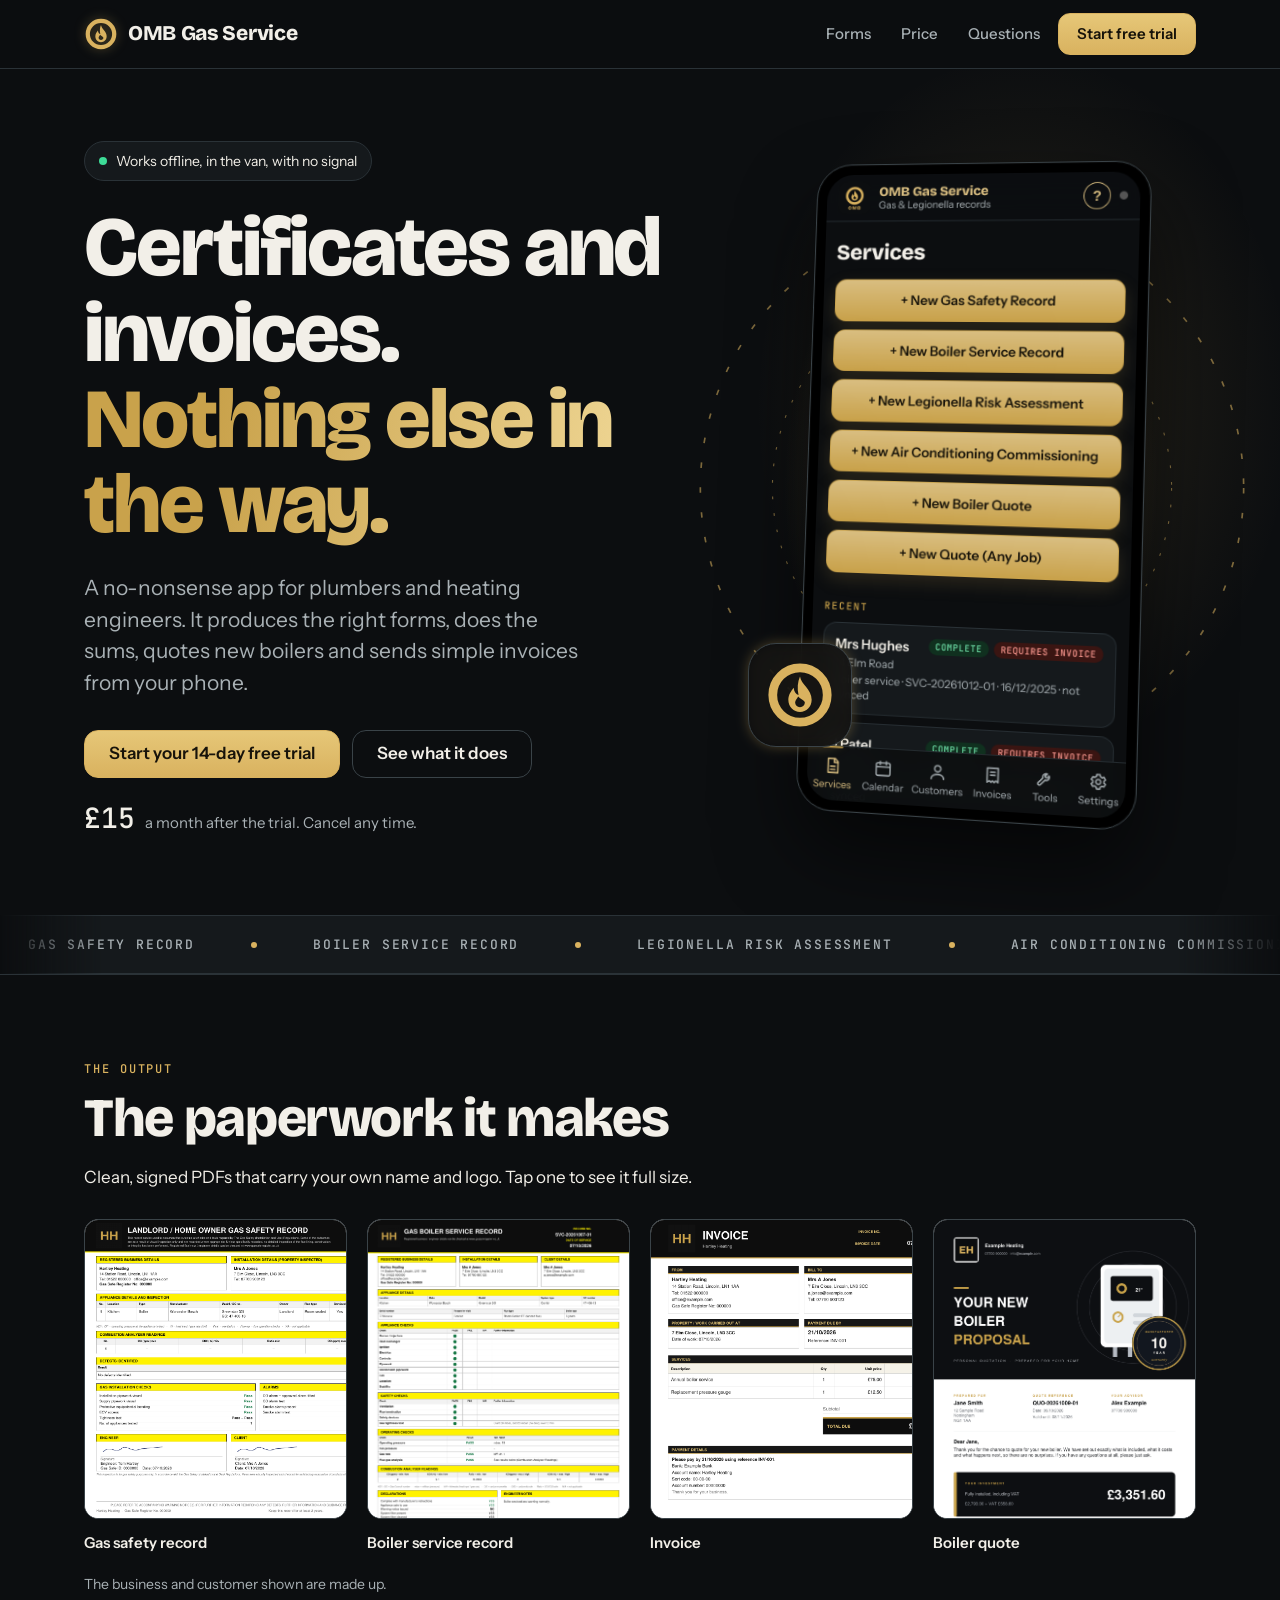
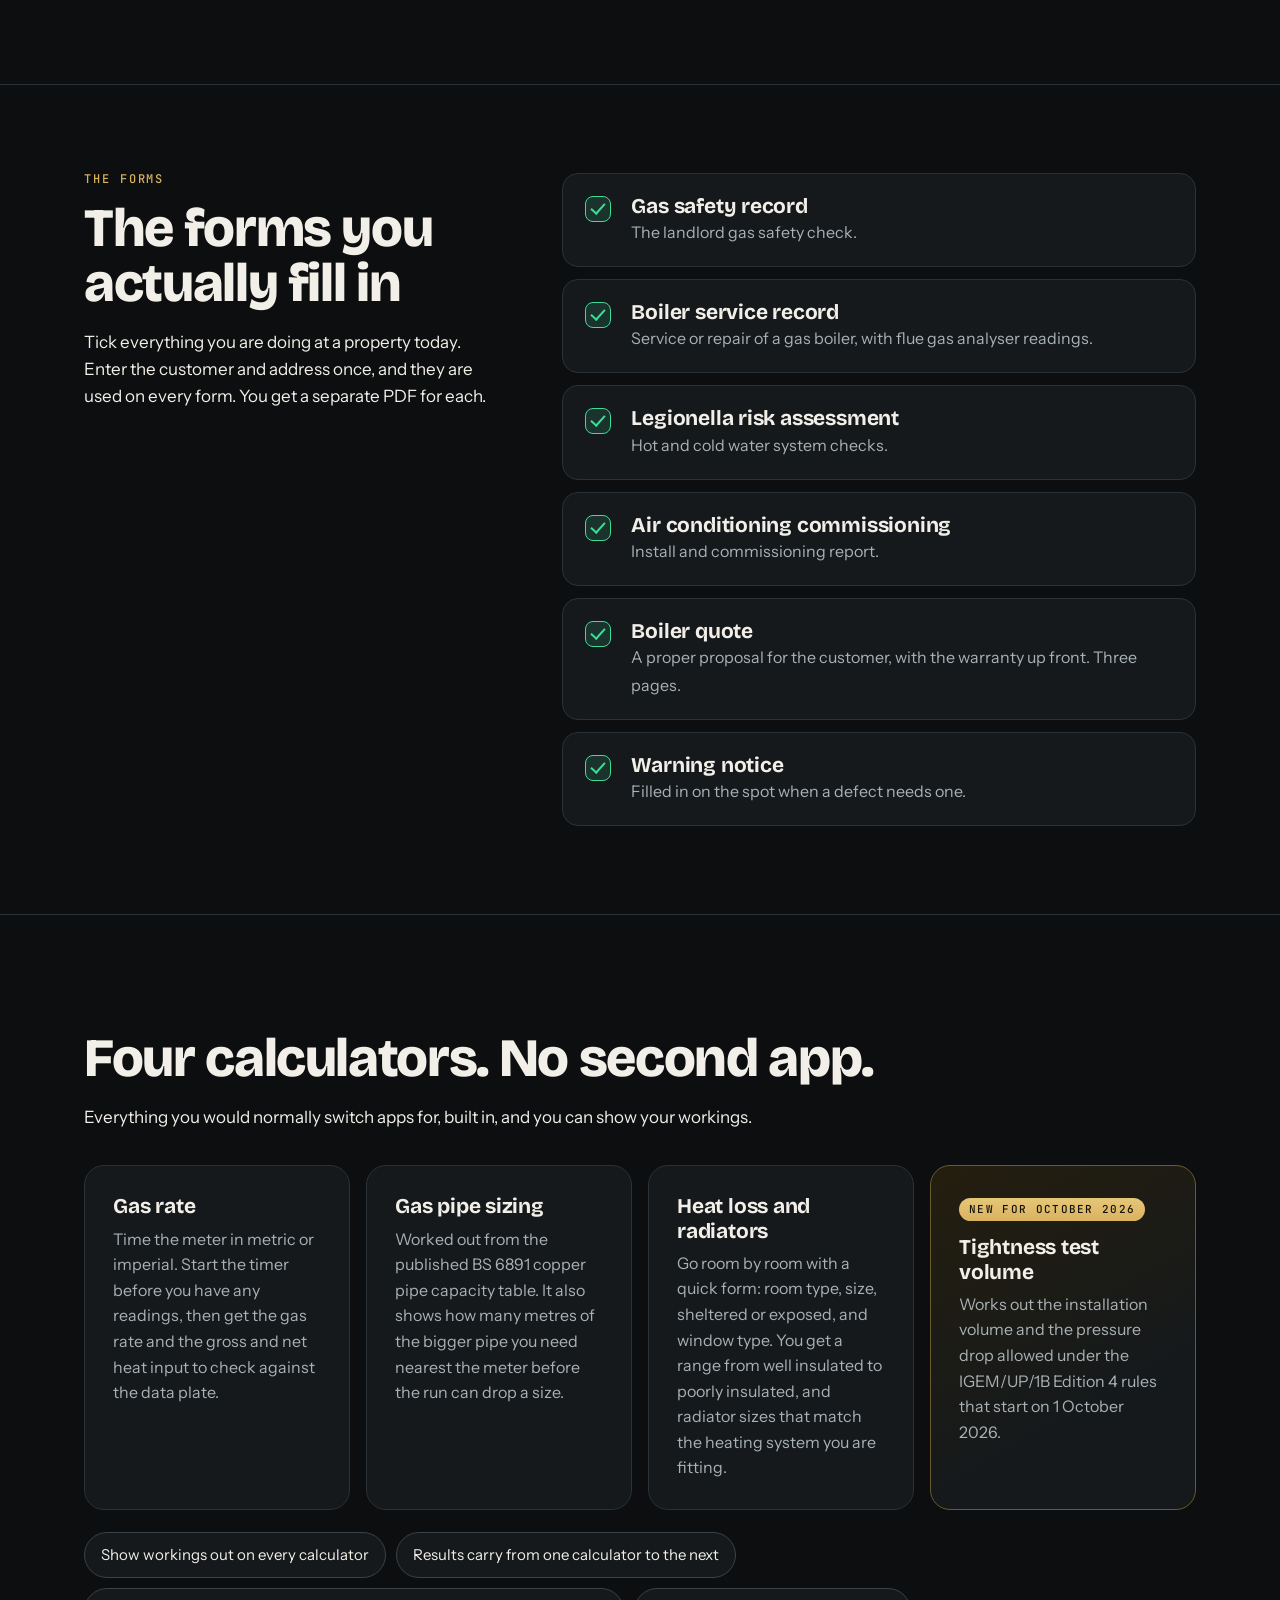
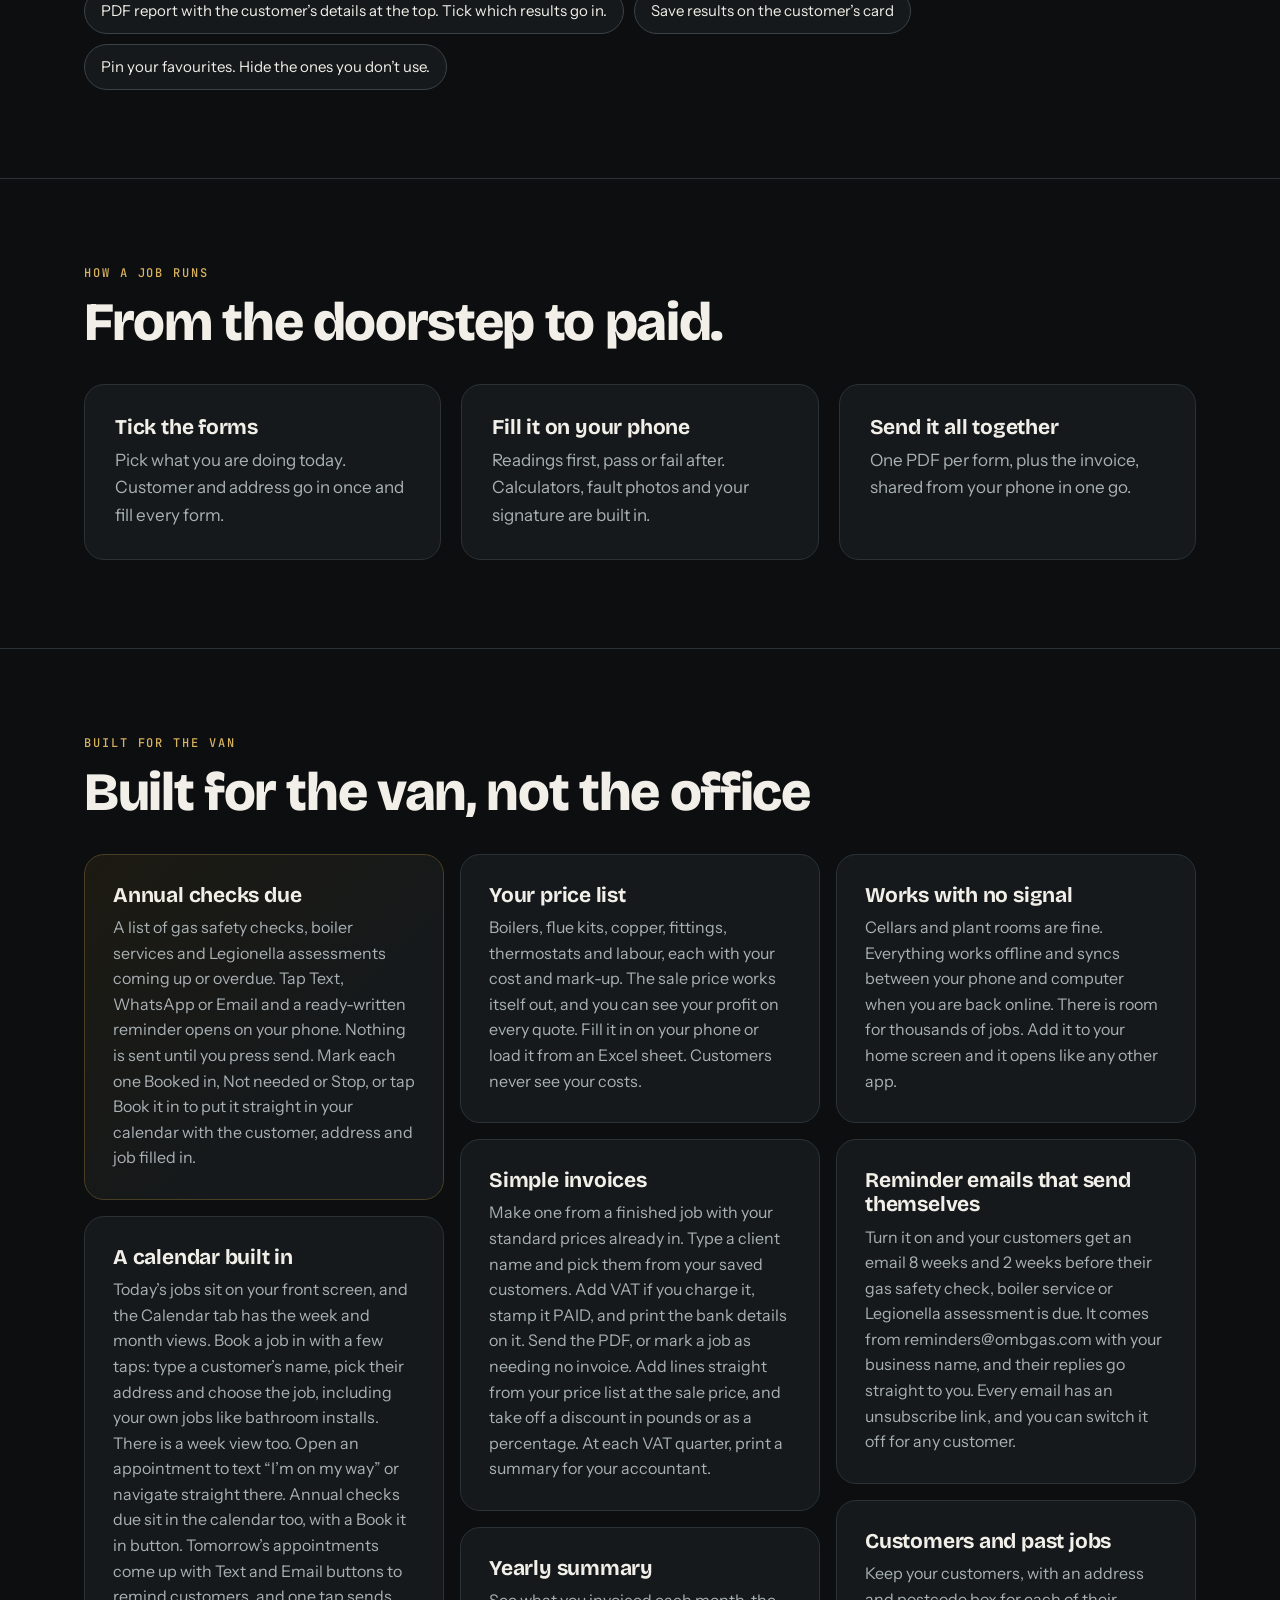
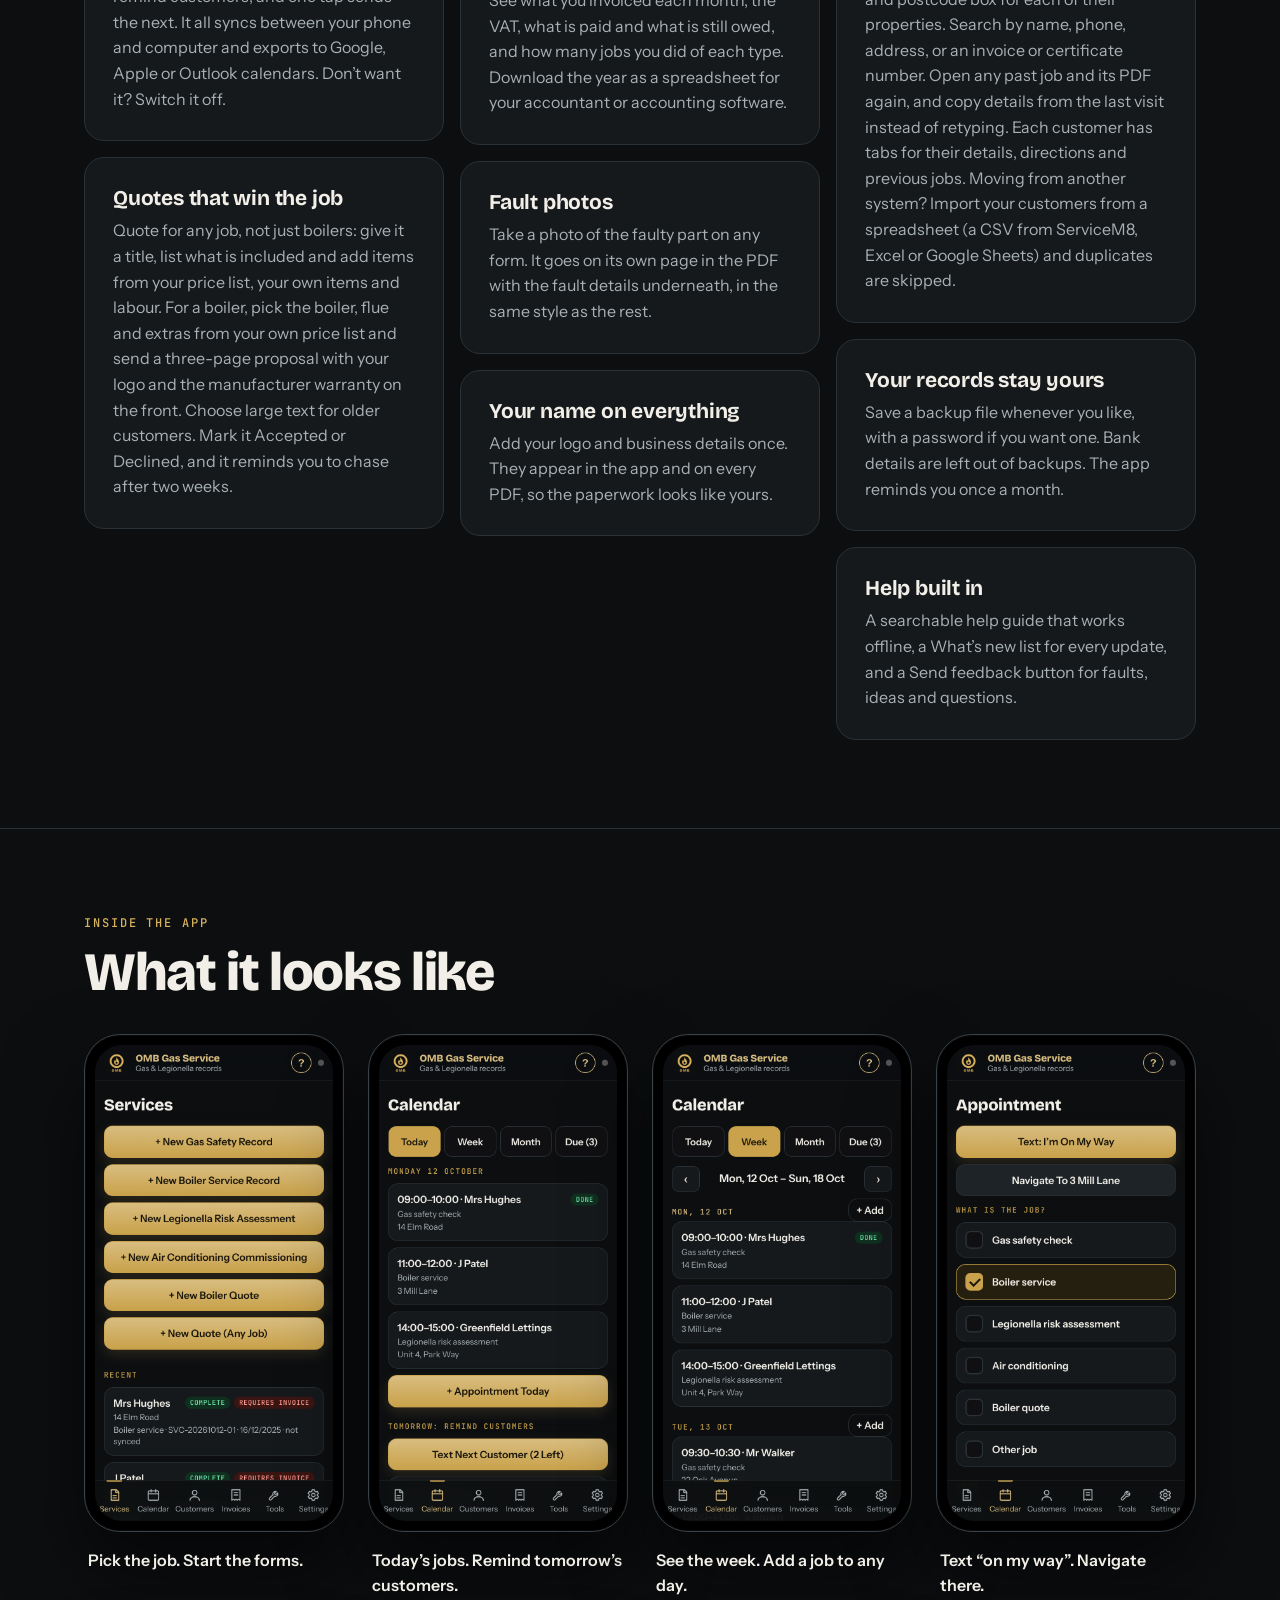
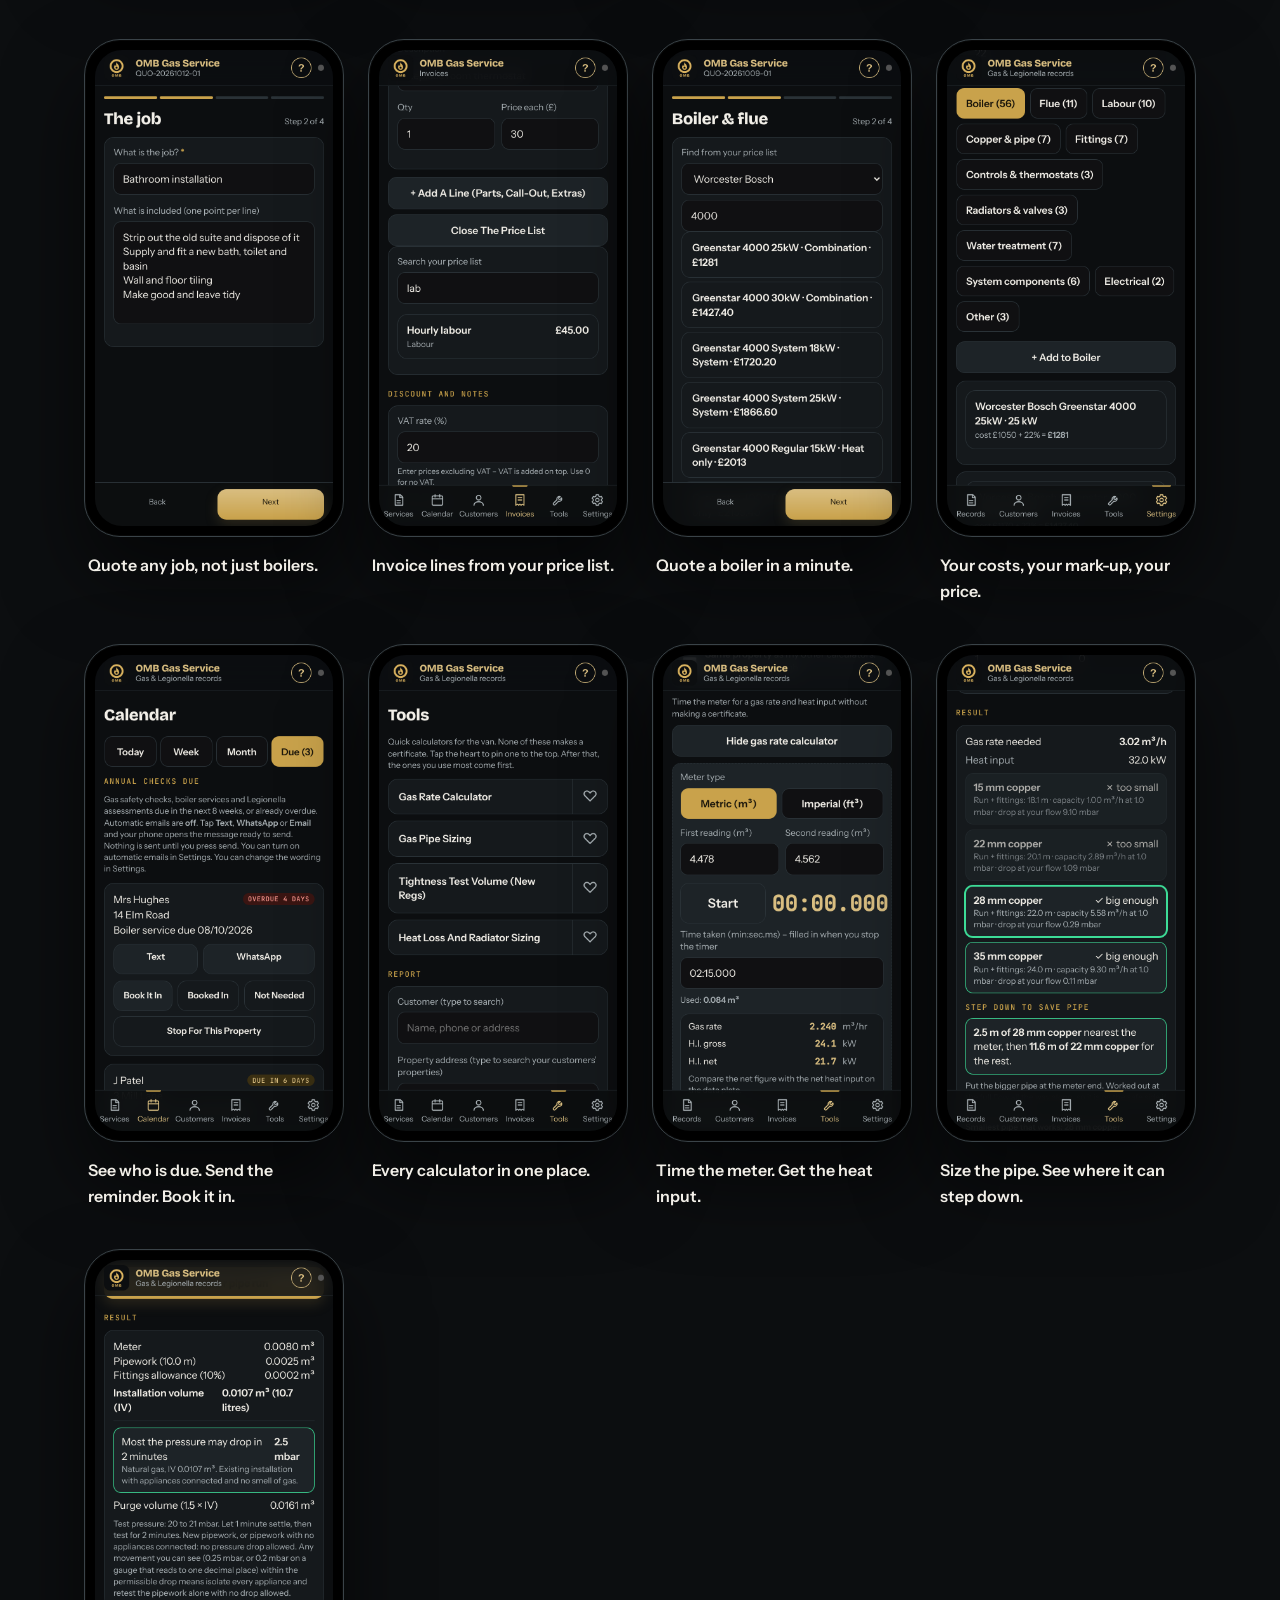
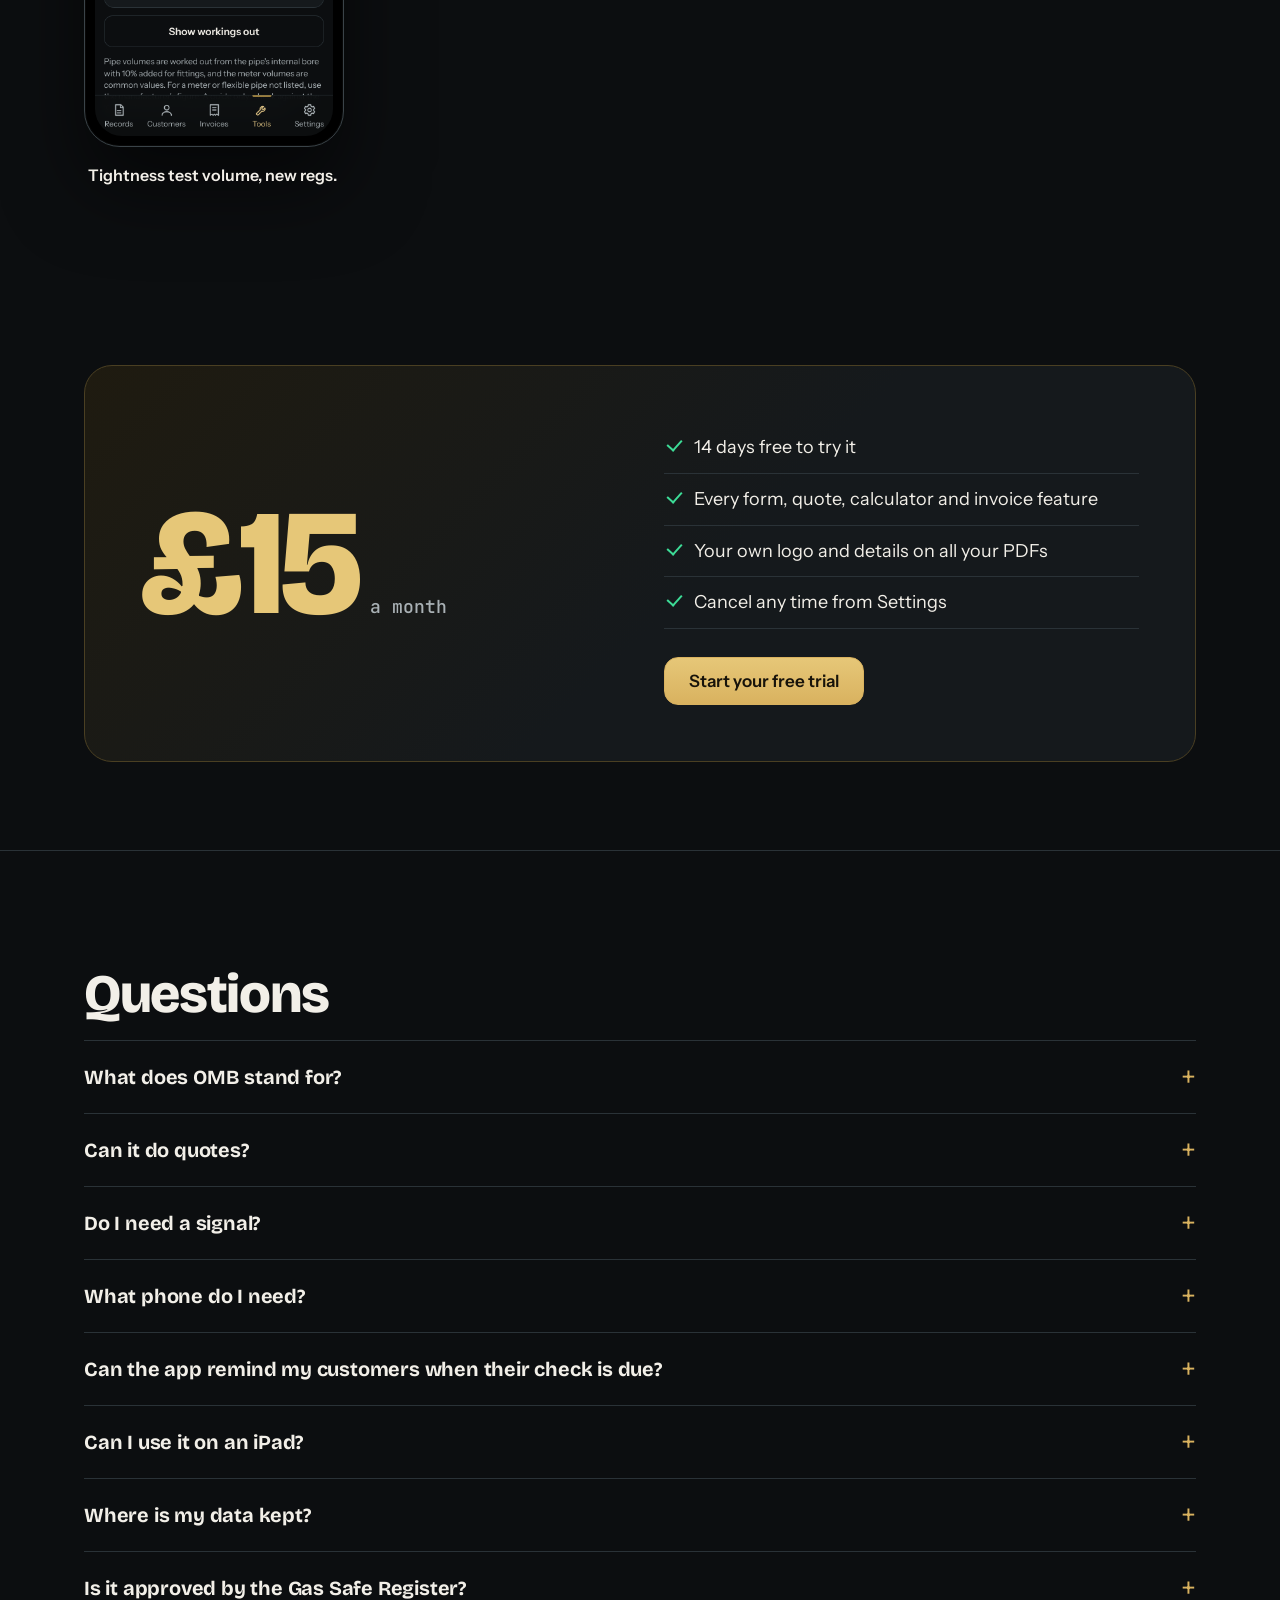
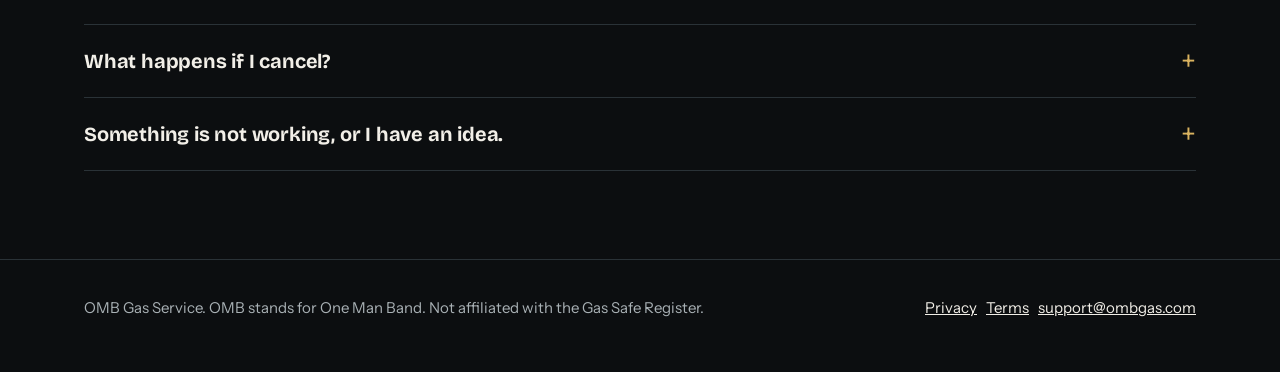
==== index.html @ 86ac02b7 "Site: calendar wording" ====
<!doctype html>
<html lang="en-GB">
<head>
<meta charset="utf-8">
<meta name="viewport" content="width=device-width, initial-scale=1">
<title>OMB Gas Service – certificates and invoices for plumbers and heating engineers</title>
<meta name="description" content="A no-nonsense app for plumbers and heating engineers. Gas safety records, boiler services, Legionella and air con forms, boiler quotes, built-in calculators including the new IGEM/UP/1B tightness test, and simple invoices, with your own logo. £15 a month, 14-day free trial.">
<meta property="og:type" content="website">
<meta property="og:title" content="OMB Gas Service – certificates and invoices for plumbers and heating engineers">
<meta property="og:description" content="Gas safety records, boiler services, Legionella and air con forms, boiler quotes, built-in calculators including the new IGEM/UP/1B tightness test, and simple invoices, with your own logo. £15 a month, 14-day free trial.">
<meta property="og:url" content="https://ombgas.com/">
<link rel="canonical" href="https://ombgas.com/">
<meta name="theme-color" content="#0c0e10">
<link rel="icon" href="favicon.png">
<link rel="apple-touch-icon" href="img/apple-touch.png">
<link rel="preconnect" href="https://fonts.googleapis.com">
<link rel="preconnect" href="https://fonts.gstatic.com" crossorigin>
<link rel="stylesheet" href="https://fonts.googleapis.com/css2?family=Bricolage+Grotesque:opsz,wght@12..96,500;12..96,700;12..96,800&family=Instrument+Sans:wght@400;500;600&family=JetBrains+Mono:wght@400;500&display=swap">
<link rel="stylesheet" href="style.css">
</head>
<body>
<div class="progress" id="progress" aria-hidden="true"></div>
<header class="top">
  <div class="wrap">
    <a class="brand" href="./"><svg class="mark sm" viewBox="24 24 72 72" aria-hidden="true" ><g transform="translate(0,8)"><circle class="ring" cx="60" cy="52" r="28" fill="none" stroke="#D9B25F" stroke-width="9"/><path class="fl" fill-rule="evenodd" fill="#D9B25F" d="M60 33C61 41 72 46 72 57C72 64.5 66.5 69.5 60 69.5C53.5 69.5 48 64.5 48 57C48 51.5 51 48 53.5 44.5C54 49 56 51.5 58.5 52C57 45.5 57.5 38.5 60 33ZM60 64.5C57 64.5 55 62.5 55 59.8C55 57.2 57 55.8 58.2 53.5C59.5 55.8 65 57.2 65 59.8C65 62.5 63 64.5 60 64.5Z"/></g></svg>OMB Gas Service</a>
    <nav aria-label="Main">
      <a class="hide" href="#forms">Forms</a>
      <a class="hide" href="#price">Price</a>
      <a class="hide" href="#faq">Questions</a>
      <a class="btn" href="https://app.ombgas.com/">Start free trial</a>
    </nav>
  </div>
</header>

<main>
<section class="hero">
  <div class="embers" aria-hidden="true"><i style="left:6%;--s:4px;--t:11s;--d:0s"></i><i style="left:14%;--s:3px;--t:9s;--d:2s"></i><i style="left:23%;--s:5px;--t:13s;--d:5s"></i><i style="left:33%;--s:3px;--t:10s;--d:1s"></i><i style="left:42%;--s:4px;--t:12s;--d:7s"></i><i style="left:51%;--s:3px;--t:9s;--d:3s"></i><i style="left:60%;--s:5px;--t:14s;--d:6s"></i><i style="left:68%;--s:3px;--t:10s;--d:0s"></i><i style="left:76%;--s:4px;--t:11s;--d:4s"></i><i style="left:84%;--s:3px;--t:9s;--d:8s"></i><i style="left:91%;--s:5px;--t:13s;--d:2s"></i><i style="left:97%;--s:3px;--t:10s;--d:6s"></i></div>
  <div class="wrap grid">
    <div>
      <p class="pill"><i aria-hidden="true"></i>Works offline, in the van, with no signal</p>
      <h1>Certificates and invoices. <span class="gold">Nothing else in the way.</span></h1>
      <p class="lead">A no-nonsense app for plumbers and heating engineers. It produces the right forms, does the sums, quotes new boilers and sends simple invoices from your phone.</p>
      <div class="cta">
        <a class="btn" href="https://app.ombgas.com/">Start your 14-day free trial</a>
        <a class="btn alt" href="#forms">See what it does</a>
      </div>
      <p class="pricechip"><b>£15</b> a month after the trial. Cancel any time.</p>
    </div>
    <div class="visual"><div class="halo"></div>
      <svg class="orbit" viewBox="0 0 200 200" aria-hidden="true"><circle cx="100" cy="100" r="98" fill="none" stroke="#D9B25F" stroke-width=".6" stroke-dasharray="2 7"/><circle cx="100" cy="100" r="72" fill="none" stroke="#D9B25F" stroke-width=".4" stroke-dasharray="1 5"/></svg>
      <div class="float"><figure class="phone" id="tilt"><img src="img/shot-1.png" width="750" height="1500" alt="The Services screen with a button for each form, boiler quotes and quotes for any job"></figure></div>
      <svg class="mark big" viewBox="24 24 72 72" aria-hidden="true" ><g transform="translate(0,8)"><circle class="ring" cx="60" cy="52" r="28" fill="none" stroke="#D9B25F" stroke-width="9"/><path class="fl" fill-rule="evenodd" fill="#D9B25F" d="M60 33C61 41 72 46 72 57C72 64.5 66.5 69.5 60 69.5C53.5 69.5 48 64.5 48 57C48 51.5 51 48 53.5 44.5C54 49 56 51.5 58.5 52C57 45.5 57.5 38.5 60 33ZM60 64.5C57 64.5 55 62.5 55 59.8C55 57.2 57 55.8 58.2 53.5C59.5 55.8 65 57.2 65 59.8C65 62.5 63 64.5 60 64.5Z"/></g></svg>
    </div>
  </div>
</section>

<div class="marquee" aria-hidden="true"><div class="mtrack"><span>Gas safety record</span><span>Boiler service record</span><span>Legionella risk assessment</span><span>Air conditioning commissioning</span><span>Warning notice</span><span>Invoices</span><span>Gas rate</span><span>Pipe sizing</span><span>Heat loss</span><span>Tightness test</span><span>Reminders</span><span>Works offline</span><span>Gas safety record</span><span>Boiler service record</span><span>Legionella risk assessment</span><span>Air conditioning commissioning</span><span>Warning notice</span><span>Invoices</span><span>Gas rate</span><span>Pipe sizing</span><span>Heat loss</span><span>Tightness test</span><span>Reminders</span><span>Works offline</span></div></div>

<section class="s" id="paperwork">
  <div class="wrap">
    <p class="eyebrow rv">The output</p>
    <h2 class="rv">The paperwork it makes</h2>
    <p>Clean, signed PDFs that carry your own name and logo. Tap one to see it full size.</p>
    <div class="thumbs rv">
      <figure><a class="thumb" href="img/form-gas.png" aria-label="View the gas safety record full size"><img src="img/form-gas.png" width="1521" height="1075" alt="A gas safety record PDF"></a><figcaption>Gas safety record</figcaption></figure>
      <figure><a class="thumb" href="img/form-service.png" aria-label="View the boiler service record full size"><img src="img/form-service.png" width="1075" height="1521" alt="A boiler service record PDF"></a><figcaption>Boiler service record</figcaption></figure>
      <figure><a class="thumb" href="img/form-inv.png" aria-label="View the invoice full size"><img src="img/form-inv.png" width="1075" height="1064" alt="An invoice PDF"></a><figcaption>Invoice</figcaption></figure>
      <figure><a class="thumb" href="img/form-quote.png" aria-label="View the boiler quote cover full size"><img src="img/form-quote.png" width="1075" height="1521" alt="The cover of a boiler quote proposal with a warranty seal"></a><figcaption>Boiler quote</figcaption></figure>
    </div>
    <p class="sheetnote">The business and customer shown are made up.</p>
  </div>
</section>

<section class="s" id="forms">
  <div class="wrap two">
    <div>
      <p class="eyebrow rv">The forms</p>
      <h2 class="rv">The forms you actually fill in</h2>
      <p>Tick everything you are doing at a property today. Enter the customer and address once, and they are used on every form. You get a separate PDF for each.</p>
    </div>
    <ul class="forms rv">
      <li class="spot"><span class="tick" aria-hidden="true"></span><div><b>Gas safety record</b><span>The landlord gas safety check.</span></div></li>
      <li class="spot"><span class="tick" aria-hidden="true"></span><div><b>Boiler service record</b><span>Service or repair of a gas boiler, with flue gas analyser readings.</span></div></li>
      <li class="spot"><span class="tick" aria-hidden="true"></span><div><b>Legionella risk assessment</b><span>Hot and cold water system checks.</span></div></li>
      <li class="spot"><span class="tick" aria-hidden="true"></span><div><b>Air conditioning commissioning</b><span>Install and commissioning report.</span></div></li>
      <li class="spot"><span class="tick" aria-hidden="true"></span><div><b>Boiler quote</b><span>A proper proposal for the customer, with the warranty up front. Three pages.</span></div></li>
      <li class="spot"><span class="tick" aria-hidden="true"></span><div><b>Warning notice</b><span>Filled in on the spot when a defect needs one.</span></div></li>
    </ul>
  </div>
</section>

<section class="s" id="tools">
  <div class="wrap">
    <p class="eyebrow rv">The Tools</p>
    <h2 class="rv">Four calculators. No second app.</h2>
    <p class="rv">Everything you would normally switch apps for, built in, and you can show your workings.</p>
    <div class="toolgrid rv">
      <div class="tool spot"><h3>Gas rate</h3><p>Time the meter in metric or imperial. Start the timer before you have any readings, then get the gas rate and the gross and net heat input to check against the data plate.</p></div>
      <div class="tool spot"><h3>Gas pipe sizing</h3><p>Worked out from the published BS 6891 copper pipe capacity table. It also shows how many metres of the bigger pipe you need nearest the meter before the run can drop a size.</p></div>
      <div class="tool spot"><h3>Heat loss and radiators</h3><p>Go room by room with a quick form: room type, size, sheltered or exposed, and window type. You get a range from well insulated to poorly insulated, and radiator sizes that match the heating system you are fitting.</p></div>
      <div class="tool spot hot"><span class="tag">New for October 2026</span><h3>Tightness test volume</h3><p>Works out the installation volume and the pressure drop allowed under the IGEM/UP/1B Edition 4 rules that start on 1 October 2026.</p></div>
    </div>
    <ul class="chips rv">
      <li>Show workings out on every calculator</li>
      <li>Results carry from one calculator to the next</li>
      <li>PDF report with the customer’s details at the top. Tick which results go in.</li>
      <li>Save results on the customer’s card</li>
      <li>Pin your favourites. Hide the ones you don’t use.</li>
    </ul>
  </div>
</section>

<section class="s">
  <div class="wrap">
    <p class="eyebrow rv">How a job runs</p>
    <h2 class="rv">From the doorstep to paid.</h2>
    <div class="steps rv">
      <div class="step spot"><h3>Tick the forms</h3><p>Pick what you are doing today. Customer and address go in once and fill every form.</p></div>
      <div class="step spot"><h3>Fill it on your phone</h3><p>Readings first, pass or fail after. Calculators, fault photos and your signature are built in.</p></div>
      <div class="step spot"><h3>Send it all together</h3><p>One PDF per form, plus the invoice, shared from your phone in one go.</p></div>
    </div>
  </div>
</section>

<section class="s">
  <div class="wrap">
    <p class="eyebrow rv">Built for the van</p>
    <h2 class="rv">Built for the van, not the office</h2>
    <div class="points rv">
      <div><h3>Annual checks due</h3><p>A list of gas safety checks, boiler services and Legionella assessments coming up or overdue. Tap Text, WhatsApp or Email and a ready-written reminder opens on your phone. Nothing is sent until you press send. Mark each one Booked in, Not needed or Stop, or tap Book it in to put it straight in your calendar with the customer, address and job filled in.</p></div>
      <div><h3>A calendar built in</h3><p>Today’s jobs sit on your front screen, and the Calendar tab has the week and month views. Book a job in with a few taps: type a customer’s name, pick their address and choose the job, including your own jobs like bathroom installs. There is a week view too. Open an appointment to text “I’m on my way” or navigate straight there. Annual checks due sit in the calendar too, with a Book it in button. Tomorrow’s appointments come up with Text and Email buttons to remind customers, and one tap sends the next. It all syncs between your phone and computer and exports to Google, Apple or Outlook calendars. Don’t want it? Switch it off.</p></div>
      <div><h3>Quotes that win the job</h3><p>Quote for any job, not just boilers: give it a title, list what is included and add items from your price list, your own items and labour. For a boiler, pick the boiler, flue and extras from your own price list and send a three-page proposal with your logo and the manufacturer warranty on the front. Choose large text for older customers. Mark it Accepted or Declined, and it reminds you to chase after two weeks.</p></div>
      <div><h3>Your price list</h3><p>Boilers, flue kits, copper, fittings, thermostats and labour, each with your cost and mark-up. The sale price works itself out, and you can see your profit on every quote. Fill it in on your phone or load it from an Excel sheet. Customers never see your costs.</p></div>
      <div><h3>Simple invoices</h3><p>Make one from a finished job with your standard prices already in. Type a client name and pick them from your saved customers. Add VAT if you charge it, stamp it PAID, and print the bank details on it. Send the PDF, or mark a job as needing no invoice. Add lines straight from your price list at the sale price, and take off a discount in pounds or as a percentage. At each VAT quarter, print a summary for your accountant.</p></div>
      <div><h3>Yearly summary</h3><p>See what you invoiced each month, the VAT, what is paid and what is still owed, and how many jobs you did of each type. Download the year as a spreadsheet for your accountant or accounting software.</p></div>
      <div><h3>Fault photos</h3><p>Take a photo of the faulty part on any form. It goes on its own page in the PDF with the fault details underneath, in the same style as the rest.</p></div>
      <div><h3>Your name on everything</h3><p>Add your logo and business details once. They appear in the app and on every PDF, so the paperwork looks like yours.</p></div>
      <div><h3>Works with no signal</h3><p>Cellars and plant rooms are fine. Everything works offline and syncs between your phone and computer when you are back online. There is room for thousands of jobs. Add it to your home screen and it opens like any other app.</p></div>
      <div><h3>Reminder emails that send themselves</h3><p>Turn it on and your customers get an email 8 weeks and 2 weeks before their gas safety check, boiler service or Legionella assessment is due. It comes from reminders@ombgas.com with your business name, and their replies go straight to you. Every email has an unsubscribe link, and you can switch it off for any customer.</p></div>
      <div><h3>Customers and past jobs</h3><p>Keep your customers, with an address and postcode box for each of their properties. Search by name, phone, address, or an invoice or certificate number. Open any past job and its PDF again, and copy details from the last visit instead of retyping. Each customer has tabs for their details, directions and previous jobs. Moving from another system? Import your customers from a spreadsheet (a CSV from ServiceM8, Excel or Google Sheets) and duplicates are skipped.</p></div>
      <div><h3>Your records stay yours</h3><p>Save a backup file whenever you like, with a password if you want one. Bank details are left out of backups. The app reminds you once a month.</p></div>
      <div><h3>Help built in</h3><p>A searchable help guide that works offline, a What’s new list for every update, and a Send feedback button for faults, ideas and questions.</p></div>
    </div>
  </div>
</section>

<section class="s" id="screens">
  <div class="wrap">
    <p class="eyebrow rv">Inside the app</p>
    <h2 class="rv">What it looks like</h2>
    <div class="shots rv">
      <figure class="shot"><div class="phone"><img src="img/shot-1.png" width="750" height="1500" alt="The Services screen with a button for each form, boiler quotes and quotes for any job"></div><figcaption>Pick the job. Start the forms.</figcaption></figure>
      <figure class="shot"><div class="phone"><img src="img/shot-9.png" width="750" height="1500" alt="The calendar showing today's appointments and a button to remind tomorrow's customers" loading="lazy"></div><figcaption>Today’s jobs. Remind tomorrow’s customers.</figcaption></figure>
      <figure class="shot"><div class="phone"><img src="img/shot-10.png" width="750" height="1500" alt="The week view with each day's appointments and an Add button" loading="lazy"></div><figcaption>See the week. Add a job to any day.</figcaption></figure>
      <figure class="shot"><div class="phone"><img src="img/shot-11.png" width="750" height="1500" alt="An appointment with a Text I'm on my way button and a Navigate button" loading="lazy"></div><figcaption>Text “on my way”. Navigate there.</figcaption></figure>
      <figure class="shot"><div class="phone"><img src="img/shot-12.png" width="750" height="1500" alt="A quote for any job, with a job title and what is included" loading="lazy"></div><figcaption>Quote any job, not just boilers.</figcaption></figure>
      <figure class="shot"><div class="phone"><img src="img/shot-13.png" width="750" height="1500" alt="Adding a line to an invoice from the price list" loading="lazy"></div><figcaption>Invoice lines from your price list.</figcaption></figure>
      <figure class="shot"><div class="phone"><img src="img/shot-8.png" width="750" height="1500" alt="Finding a boiler on a quote by make and model, with the sale price from your price list"></div><figcaption>Quote a boiler in a minute.</figcaption></figure>
      <figure class="shot"><div class="phone"><img src="img/shot-7.png" width="750" height="1500" alt="The price list with cost, mark-up and sale price for each boiler"></div><figcaption>Your costs, your mark-up, your price.</figcaption></figure>
      <figure class="shot"><div class="phone"><img src="img/shot-5.png" width="750" height="1500" alt="Annual checks due inside the calendar, with Text, WhatsApp, Email and Book it in buttons"></div><figcaption>See who is due. Send the reminder. Book it in.</figcaption></figure>
      <figure class="shot"><div class="phone"><img src="img/shot-6.png" width="750" height="1500" alt="The Tools list: gas rate, pipe sizing, tightness test volume and heat loss"></div><figcaption>Every calculator in one place.</figcaption></figure>
      <figure class="shot"><div class="phone"><img src="img/shot-2.png" width="750" height="1500" alt="The gas rate calculator showing gas rate and gross and net heat input"></div><figcaption>Time the meter. Get the heat input.</figcaption></figure>
      <figure class="shot"><div class="phone"><img src="img/shot-3.png" width="750" height="1500" alt="Gas pipe sizing showing which copper sizes are big enough"></div><figcaption>Size the pipe. See where it can step down.</figcaption></figure>
      <figure class="shot"><div class="phone"><img src="img/shot-4.png" width="750" height="1500" alt="The tightness test volume tool showing installation volume"></div><figcaption>Tightness test volume, new regs.</figcaption></figure>
    </div>
  </div>
</section>

<section class="s price" id="price" style="border-top:0;padding-top:88px">
  <div class="wrap">
    <div class="pricebox rv">
      <div class="big">£15<small>a month</small></div>
      <div>
        <ul>
          <li>14 days free to try it</li>
          <li>Every form, quote, calculator and invoice feature</li>
          <li>Your own logo and details on all your PDFs</li>
          <li>Cancel any time from Settings</li>
        </ul>
        <a class="btn" href="https://app.ombgas.com/">Start your free trial</a>
      </div>
    </div>
  </div>
</section>

<section class="s" id="faq">
  <div class="wrap">
    <p class="eyebrow rv">FAQ</p>
    <h2 class="rv">Questions</h2>
    <details><summary>What does OMB stand for?</summary><p>One Man Band. It is built for engineers working on their own, with no office staff to do the admin. You do the job, the paperwork and the invoice yourself, so the app keeps that part quick.</p></details>
    <details><summary>Can it do quotes?</summary><p>Yes, for any job: bathrooms, radiators, repairs, anything. Give the job a title, list what is included, add items from your price list and your labour, and send a proper quotation. For boilers there is a dedicated quote too. Pick the customer, then the boiler, flue and extras from your own price list. It produces a three-page proposal with your logo, the manufacturer warranty on the front, and a price your customer can accept by replying to your email. You can mark each quote Accepted or Declined, and it prompts you to chase any that have had no answer after two weeks.</p></details>
    <details><summary>Do I need a signal?</summary><p>No. The forms, quotes, calculators and invoices all work offline. Your work syncs to your account when you are back online.</p></details>
    <details><summary>What phone do I need?</summary><p>Any iPhone or Android phone with a normal browser. Open the app, choose “Add to Home Screen”, and it opens full screen like any other app.</p></details>
    <details><summary>Can the app remind my customers when their check is due?</summary><p>Yes. Turn on automatic emails in Settings and customers with an email address are emailed about 8 weeks and 2 weeks before. You can switch it off for any customer, and anyone can unsubscribe from the email. The Annual checks due list shows who has been sent a reminder, and gives you ready-written texts and WhatsApps for the rest.</p></details>
    <details><summary>Can I use it on an iPad?</summary><p>Yes. It runs in the iPad’s browser the same way it does on a phone. The first time, the iPad needs an internet connection to load the app and sign in, either Wi-Fi or tethered to your phone’s hotspot. An iPad with its own SIM card works just like a phone. After that it works offline like it does on your phone.</p></details>
    <details><summary>Where is my data kept?</summary><p>On your phone first, and backed up to your account whenever you are online. You can also save a backup file yourself at any time.</p></details>
    <details><summary>Is it approved by the Gas Safe Register?</summary><p>No. OMB Gas Service is independent and is not affiliated with the Gas Safe Register. You are still responsible for the checks you carry out and for what you sign.</p></details>
    <details><summary>What happens if I cancel?</summary><p>You can cancel any time from Settings. If your subscription ends, you can still view, download and export your records.</p></details>
    <details><summary>Something is not working, or I have an idea.</summary><p>Use Send feedback in the app’s Settings, or email <a href="mailto:support@ombgas.com">support@ombgas.com</a>.</p></details>
  </div>
</section>
</main>

<footer>
  <div class="wrap">
    <div>OMB Gas Service. OMB stands for One Man Band. Not affiliated with the Gas Safe Register.</div>
    <div><a href="privacy.html">Privacy</a> &nbsp; <a href="terms.html">Terms</a> &nbsp; <a href="mailto:support@ombgas.com">support@ombgas.com</a></div>
  </div>
</footer>
<dialog id="viewer" aria-label="Form preview"><button type="button" id="vclose" aria-label="Close">Close</button><img id="vimg" alt=""></dialog>
<script>
(function(){var r=document.documentElement;r.classList.add('js');
var reduce=window.matchMedia('(prefers-reduced-motion: reduce)').matches;
var els=document.querySelectorAll('.rv');
if('IntersectionObserver' in window&&!reduce){var io=new IntersectionObserver(function(es){es.forEach(function(e){if(e.isIntersecting){e.target.classList.add('in');io.unobserve(e.target);}});},{threshold:0,rootMargin:'0px 0px -8% 0px'});els.forEach(function(el){io.observe(el);});}else{els.forEach(function(el){el.classList.add('in');});}
var bar=document.getElementById('progress');
function sc(){var h=document.documentElement.scrollHeight-innerHeight;bar.style.transform='scaleX('+(h>0?scrollY/h:0)+')';}
addEventListener('scroll',sc,{passive:true});sc();
if(reduce)return;
document.querySelectorAll('.spot,.points>div,.thumb,.tool').forEach(function(el){el.classList.add('spot');el.addEventListener('pointermove',function(e){var b=el.getBoundingClientRect();el.style.setProperty('--mx',(e.clientX-b.left)+'px');el.style.setProperty('--my',(e.clientY-b.top)+'px');});});
var t=document.getElementById('tilt'),v=document.querySelector('.visual');
if(t&&v&&matchMedia('(hover:hover)').matches){v.addEventListener('pointermove',function(e){var b=v.getBoundingClientRect(),x=(e.clientX-b.left)/b.width-.5,y=(e.clientY-b.top)/b.height-.5;t.style.setProperty('--ry',(-6+x*14)+'deg');t.style.setProperty('--rx',(2-y*10)+'deg');});v.addEventListener('pointerleave',function(){t.style.removeProperty('--ry');t.style.removeProperty('--rx');});}
})();
</script>
<script>
(function(){var d=document.getElementById('viewer'),i=document.getElementById('vimg');if(!d||!d.showModal)return;
document.querySelectorAll('a.thumb').forEach(function(a){a.addEventListener('click',function(e){e.preventDefault();i.src=a.getAttribute('href');i.alt=a.getAttribute('aria-label')||'';d.showModal();d.scrollTop=0;});});
document.getElementById('vclose').addEventListener('click',function(){d.close();});
d.addEventListener('click',function(e){if(e.target===d)d.close();});})();
</script>
</body>
</html>
---- style.css ----
:root{
  --bg:#0c0e10; --surface:#15191c; --raise:#1d2327; --line:#2a3237; --line2:#3a4348;
  --text:#f2efe8; --mute:#a9b1b5; --gold:#d9b25f; --gold2:#e6c778; --ink:#17130a; --ok:#3ddc97;
  --w:1160px;
  --display:"Bricolage Grotesque","Instrument Sans",system-ui,sans-serif;
  --body:"Instrument Sans",system-ui,-apple-system,"Segoe UI",Roboto,sans-serif;
  --mono:"JetBrains Mono",ui-monospace,Menlo,monospace;
}
*{box-sizing:border-box}
html{-webkit-text-size-adjust:100%;text-size-adjust:100%;scroll-behavior:smooth;scroll-padding-top:76px}
body{margin:0;background:var(--bg);color:var(--text);font:400 17px/1.6 var(--body)}
a{color:var(--gold2)}
a:hover{color:var(--text)}
:focus-visible{outline:3px solid var(--gold);outline-offset:3px;border-radius:6px}
.wrap{max-width:var(--w);margin:0 auto;padding:0 24px}
h1,h2,h3{font-family:var(--display);font-weight:800;line-height:1.02;letter-spacing:-.025em;margin:0}
h1{font-size:clamp(44px,7vw,84px)}
h2{font-size:clamp(32px,4.6vw,54px);margin-bottom:18px}
h3{font-size:21px;letter-spacing:-.01em;line-height:1.15;margin-bottom:8px;font-weight:700}
p{margin:0 0 14px;max-width:64ch}
.eyebrow{font:500 12px/1 var(--mono);letter-spacing:.16em;text-transform:uppercase;color:var(--gold);margin:0 0 16px}
.gold{color:var(--gold)}

/* buttons */
.btn{display:inline-flex;align-items:center;justify-content:center;min-height:48px;padding:0 24px;border-radius:14px;background:linear-gradient(180deg,var(--gold2),var(--gold));color:var(--ink);font-weight:600;font-size:17px;text-decoration:none;border:1px solid var(--gold);transition:transform .15s,box-shadow .15s}
.btn:hover{color:var(--ink);transform:translateY(-1px);box-shadow:0 10px 30px rgba(217,178,95,.22)}
.btn.alt{background:transparent;color:var(--text);border-color:var(--line2)}
.btn.alt:hover{border-color:var(--gold);box-shadow:none}

/* top bar */
.top{position:sticky;top:0;z-index:30;background:rgba(12,14,16,.82);-webkit-backdrop-filter:blur(14px);backdrop-filter:blur(14px);border-bottom:1px solid var(--line)}
.top .wrap{display:flex;align-items:center;justify-content:space-between;gap:12px;min-height:68px}
.brand{font-family:var(--display);font-weight:800;font-size:21px;letter-spacing:-.015em;text-decoration:none;color:var(--text);display:flex;align-items:center;gap:10px;min-height:44px;white-space:nowrap}
.brand img{width:34px;height:34px;display:block}
.top nav{display:flex;gap:6px;align-items:center;font-weight:500;font-size:15px}
.top nav a:not(.btn){text-decoration:none;color:var(--mute);display:inline-flex;align-items:center;min-height:44px;padding:0 12px;border-radius:10px}
.top nav a:not(.btn):hover{color:var(--text)}
.top .btn{min-height:42px;font-size:15px;padding:0 18px;border-radius:12px;white-space:nowrap}
@media(max-width:620px){.top nav a.hide{display:none}}

/* hero */
.hero{padding:72px 0 80px;position:relative;overflow:hidden}
.hero::before{content:"";position:absolute;right:-10%;top:-20%;width:60%;height:120%;background:radial-gradient(closest-side,rgba(217,178,95,.14),transparent 70%);pointer-events:none}
.hero .grid{position:relative;display:grid;grid-template-columns:1.15fr .85fr;gap:56px;align-items:center}
.hero h1 .gold{display:block}
.hero p.lead{font-size:21px;line-height:1.5;color:var(--mute);margin:24px 0 32px;max-width:36ch}
.hero .cta{display:flex;flex-wrap:wrap;gap:12px;align-items:center}
.pricechip{display:flex;align-items:baseline;gap:10px;margin:26px 0 0;color:var(--mute);font-size:15px}
.pricechip b{font:500 28px/1 var(--mono);color:var(--text)}
.pill{display:inline-flex;align-items:center;gap:9px;padding:8px 14px;border:1px solid var(--line);border-radius:999px;font-size:14px;color:var(--text);margin:0 0 24px;background:var(--surface)}
.pill i{width:8px;height:8px;border-radius:50%;background:var(--ok);display:block}
.phone{margin:0;border:1px solid var(--line2);border-radius:36px;background:#000;padding:10px;box-shadow:0 40px 80px rgba(0,0,0,.55),0 0 0 1px rgba(255,255,255,.03) inset}
.phone img{display:block;width:100%;height:auto;border-radius:27px}
.hero .phone{max-width:340px;justify-self:center;transform:rotate(2deg)}
@media(max-width:900px){.hero{padding:44px 0 56px}.hero .grid{grid-template-columns:1fr;gap:44px}.hero p.lead{max-width:none}.hero .phone{max-width:290px;transform:none}}
@media(max-width:520px){.hero .cta .btn{width:100%}}

/* sections */
section.s{padding:88px 0;border-top:1px solid var(--line)}
.two{display:grid;grid-template-columns:.8fr 1.2fr;gap:56px;align-items:start}
@media(max-width:900px){section.s{padding:60px 0}.two{grid-template-columns:1fr;gap:26px}}

/* paperwork thumbnails */
.thumbhead{margin:0 0 6px}
.thumbs{display:grid;grid-template-columns:repeat(4,1fr);gap:20px;align-items:start;margin-top:28px}
.thumbs figure{margin:0}
.thumb{display:block;height:300px;border:1px solid var(--line2);background:#fff;border-radius:14px;overflow:hidden;cursor:zoom-in;transition:transform .2s,border-color .2s,box-shadow .2s}
.thumb img{width:100%;height:100%;object-fit:cover;object-position:top left;display:block}
.thumb:hover,.thumb:focus-visible{transform:translateY(-4px);border-color:var(--gold);box-shadow:0 18px 40px rgba(0,0,0,.5)}
.thumbs figcaption{font-weight:600;font-size:15px;margin-top:12px}
.sheetnote{font-size:14px;color:var(--mute);margin:18px 0 0}
@media(max-width:700px){.thumbs{grid-template-columns:1fr 1fr;gap:14px}.thumb{height:230px;border-radius:10px}.thumbs figcaption{font-size:13px}}
dialog#viewer{border:1px solid var(--line2);padding:0;background:#fff;max-width:min(1100px,96vw);width:96vw;max-height:92vh;overflow:auto;border-radius:14px}
dialog#viewer::backdrop{background:rgba(5,6,7,.86)}
dialog#viewer img{display:block;width:100%;height:auto}
#vclose{position:sticky;top:0;float:right;margin:10px;z-index:2;font:600 15px var(--body);background:var(--bg);color:var(--text);border:1px solid var(--line2);border-radius:10px;padding:10px 16px;cursor:pointer;min-height:44px}

/* forms list */
.forms{list-style:none;margin:0;padding:0;display:grid;gap:12px}
.forms li{display:grid;grid-template-columns:30px 1fr;gap:16px;padding:20px 22px;background:var(--surface);border:1px solid var(--line);border-radius:16px;transition:border-color .2s}
.forms li:hover{border-color:var(--gold)}
.tick{width:26px;height:26px;border-radius:8px;background:rgba(61,220,151,.14);border:1px solid var(--ok);position:relative;margin-top:2px}
.tick::after{content:"";position:absolute;left:8px;top:3px;width:6px;height:12px;border:solid var(--ok);border-width:0 2.5px 2.5px 0;transform:rotate(42deg)}
.forms b{display:block;font:700 21px/1.2 var(--display);letter-spacing:-.01em}
.forms span{color:var(--mute);font-size:16px}

/* steps */
.steps{display:grid;grid-template-columns:repeat(3,1fr);gap:20px;counter-reset:st;margin-top:34px}
.step{background:var(--surface);border:1px solid var(--line);border-radius:20px;padding:30px;counter-increment:st}
.step::before{content:"0" counter(st);display:block;font:500 14px/1 var(--mono);color:var(--gold);letter-spacing:.14em;margin-bottom:34px}
.step p{margin:0;color:var(--mute)}
@media(max-width:800px){.steps{grid-template-columns:1fr}.step::before{margin-bottom:18px}}

/* feature grid */
.points{column-count:3;column-gap:16px;margin-top:34px}
.points>div{break-inside:avoid;margin:0 0 16px;background:var(--surface);border:1px solid var(--line);border-radius:20px;padding:28px}
.points>div:first-child{background:linear-gradient(135deg,#1c1a12,var(--surface) 70%);border-color:#4a3f22}
.points p{margin:0;color:var(--mute);font-size:16px;max-width:none}
@media(max-width:900px){.points{column-count:2}}
@media(max-width:620px){.points{column-count:1}}

/* screens */
.shots{display:grid;grid-template-columns:repeat(4,1fr);gap:40px 24px;margin-top:34px}
@media(max-width:1000px){.shots{grid-template-columns:repeat(2,1fr)}}
.shot{margin:0}
.shot figcaption{font-weight:600;font-size:16px;margin:16px 4px 0}
@media(max-width:760px){.shots{display:flex;overflow-x:auto;gap:18px;padding:4px 2px 18px;scroll-snap-type:x proximity;-webkit-overflow-scrolling:touch}.shot{flex:0 0 250px;scroll-snap-align:start}}

/* price */
.price{padding:0 0 88px}
.pricebox{display:grid;grid-template-columns:1fr 1fr;gap:48px;align-items:center;background:linear-gradient(135deg,#1f1b10,var(--surface) 55%);border:1px solid #4a3f22;border-radius:28px;padding:56px}
.price .big{font:800 clamp(88px,15vw,150px)/.9 var(--display);letter-spacing:-.04em;color:var(--gold2)}
.price .big small{font:500 18px var(--mono);letter-spacing:0;color:var(--mute);margin-left:12px}
.price ul{list-style:none;padding:0;margin:0 0 28px}
.price li{padding:11px 0 11px 30px;border-bottom:1px solid var(--line);font-size:18px;position:relative}
.price li::before{content:"";position:absolute;left:2px;top:19px;width:7px;height:12px;border:solid var(--ok);border-width:0 2.5px 2.5px 0;transform:rotate(42deg) translateY(-6px)}
@media(max-width:860px){.pricebox{grid-template-columns:1fr;gap:26px;padding:32px 24px}.price{padding-bottom:60px}}

/* faq */
details{border-top:1px solid var(--line);padding:6px 0}
details:last-of-type{border-bottom:1px solid var(--line)}
summary{cursor:pointer;font:700 20px/1.3 var(--display);letter-spacing:-.01em;list-style:none;display:flex;justify-content:space-between;align-items:center;gap:16px;min-height:60px}
summary::-webkit-details-marker{display:none}
summary::after{content:"+";font:400 28px/1 var(--body);color:var(--gold);flex:none}
details[open] summary::after{content:"–"}
details p{margin:0 0 18px;color:var(--mute)}

footer{border-top:1px solid var(--line);padding:36px 0 52px;font-size:15px;color:var(--mute)}
footer .wrap{display:flex;flex-wrap:wrap;gap:14px 30px;justify-content:space-between;align-items:center}
footer a{color:var(--text)}
footer a:hover{color:var(--gold2)}

/* legal pages */
.legal{padding-top:56px;padding-bottom:80px;max-width:760px}
.legal h1{font-size:clamp(40px,7vw,64px);margin-bottom:10px}
.legal h2{font-size:28px;margin:38px 0 10px}
.legal p,.legal li{font-size:17px;line-height:1.65;max-width:70ch}
.legal ul{padding-left:22px}
.legal li{margin-bottom:8px}
.legal .upd{color:var(--mute);font-family:var(--mono);font-size:13px}
.legal b{color:var(--text)}

@media(prefers-reduced-motion:reduce){html{scroll-behavior:auto}*{transition:none!important;animation:none!important}}
@media(max-width:520px){
  body{font-size:16px}
  .wrap{padding:0 18px}
  .brand{font-size:18px;gap:8px}.brand img{width:30px;height:30px}
  .top .btn{padding:0 14px;font-size:14px}
  .btn{min-height:50px}
}
@media(max-width:380px){.brand{font-size:16px}.top .btn{padding:0 10px}}

/* ===== motion and modern polish ===== */
/* animated flame */
.mark{display:block;overflow:visible;filter:drop-shadow(0 0 6px rgba(217,178,95,.35));animation:glow 3s ease-in-out infinite alternate}
.mark.sm{width:34px;height:34px}
.mark .fl{transform-box:fill-box;transform-origin:50% 100%;animation:flick 2.6s ease-in-out infinite}
@keyframes flick{0%{transform:scale(1,1) rotate(0)}22%{transform:scale(.95,1.06) rotate(-2.5deg)}48%{transform:scale(1.04,.97) rotate(1.8deg)}74%{transform:scale(.97,1.07) rotate(-1.2deg)}100%{transform:scale(1,1) rotate(0)}}
@keyframes glow{to{filter:drop-shadow(0 0 16px rgba(217,178,95,.75))}}
.brand .mark{transition:transform .3s}
.brand:hover .mark{transform:scale(1.12)}

/* hero visual */
.visual{position:relative;justify-self:center;width:100%;max-width:420px;display:flex;justify-content:center;align-items:center}
.halo{position:absolute;inset:-12%;background:radial-gradient(closest-side,rgba(217,178,95,.26),transparent 72%);animation:breathe 5s ease-in-out infinite alternate;pointer-events:none}
@keyframes breathe{from{opacity:.55;transform:scale(.94)}to{opacity:1;transform:scale(1.06)}}
.orbit{position:absolute;left:50%;top:50%;width:132%;aspect-ratio:1;margin:0;transform:translate(-50%,-50%);animation:spin 70s linear infinite;opacity:.55;pointer-events:none}
@keyframes spin{to{transform:translate(-50%,-50%) rotate(360deg)}}
.float{animation:bob 7s ease-in-out infinite;position:relative;perspective:1000px;width:100%;max-width:340px}
@keyframes bob{50%{transform:translateY(-14px)}}
.hero .phone{max-width:340px;transform:rotateY(var(--ry,-7deg)) rotateX(var(--rx,2deg)) rotateZ(1.5deg);transition:transform .25s ease-out;will-change:transform}
.mark.big{position:absolute;left:-14px;bottom:70px;width:104px;height:104px;z-index:2;animation:glow 3s ease-in-out infinite alternate,bob 6s ease-in-out infinite reverse;background:rgba(12,14,16,.85);border:1px solid var(--line2);border-radius:28px;padding:16px;-webkit-backdrop-filter:blur(8px);backdrop-filter:blur(8px)}
@media(max-width:900px){.mark.big{left:2px;bottom:40px;width:84px;height:84px;padding:12px;border-radius:22px}.orbit{width:112%}}

/* gradient headline accent */
.hero h1 .gold{background:linear-gradient(100deg,#c9a24b 10%,#f3dc9c 45%,#c9a24b 80%);background-size:220% 100%;-webkit-background-clip:text;background-clip:text;color:transparent;-webkit-text-fill-color:transparent;animation:shine 6s ease-in-out infinite}
@keyframes shine{0%,100%{background-position:100% 0}50%{background-position:0 0}}

/* load-in */
.hero .pill,.hero h1,.hero p.lead,.hero .cta,.hero .pricechip{opacity:0;animation:rise .8s cubic-bezier(.2,.7,.2,1) forwards}
.hero .pill{animation-delay:.05s}.hero h1{animation-delay:.15s}.hero p.lead{animation-delay:.3s}.hero .cta{animation-delay:.42s}.hero .pricechip{animation-delay:.54s}
.hero .visual{opacity:0;animation:rise 1s .25s cubic-bezier(.2,.7,.2,1) forwards}
@keyframes rise{from{opacity:0;transform:translateY(26px)}to{opacity:1;transform:none}}
.pill i{animation:ping 2s ease-out infinite}
@keyframes ping{0%{box-shadow:0 0 0 0 rgba(61,220,151,.6)}100%{box-shadow:0 0 0 10px rgba(61,220,151,0)}}

/* embers */
.embers{position:absolute;inset:0;pointer-events:none;overflow:hidden}
.embers i{position:absolute;bottom:-10px;width:var(--s);height:var(--s);border-radius:50%;background:var(--gold2);opacity:0;box-shadow:0 0 10px 2px rgba(217,178,95,.6);animation:ember var(--t) linear var(--d) infinite}
@keyframes ember{0%{transform:translate(0,0);opacity:0}10%{opacity:.8}80%{opacity:.25}100%{transform:translate(24px,-640px);opacity:0}}

/* marquee */
.marquee{overflow:hidden;border-top:1px solid var(--line);border-bottom:1px solid var(--line);background:var(--surface);-webkit-mask-image:linear-gradient(90deg,transparent,#000 8%,#000 92%,transparent);mask-image:linear-gradient(90deg,transparent,#000 8%,#000 92%,transparent)}
.mtrack{display:flex;width:max-content;animation:marq 38s linear infinite}
.marquee:hover .mtrack{animation-play-state:paused}
.mtrack span{font:500 13px/1 var(--mono);letter-spacing:.14em;text-transform:uppercase;color:var(--mute);padding:22px 28px;white-space:nowrap;display:flex;align-items:center;gap:56px}
.mtrack span::after{content:"";width:6px;height:6px;border-radius:50%;background:var(--gold)}
@keyframes marq{to{transform:translateX(-50%)}}

/* scroll reveal */
.js .rv{opacity:0;transform:translateY(28px);transition:opacity .8s cubic-bezier(.2,.7,.2,1),transform .8s cubic-bezier(.2,.7,.2,1)}
.js .rv.in{opacity:1;transform:none}
.js .steps.rv>*,.js .points.rv>*,.js .thumbs.rv>*,.js .shots.rv>*,.js .forms.rv>*{opacity:0;transform:translateY(24px);transition:opacity .7s cubic-bezier(.2,.7,.2,1),transform .7s cubic-bezier(.2,.7,.2,1)}
.js .rv.in>*{opacity:1;transform:none}
.js .rv.in>*:nth-child(2){transition-delay:.09s}.js .rv.in>*:nth-child(3){transition-delay:.18s}.js .rv.in>*:nth-child(4){transition-delay:.27s}.js .rv.in>*:nth-child(5){transition-delay:.36s}.js .rv.in>*:nth-child(6){transition-delay:.45s}.js .rv.in>*:nth-child(7){transition-delay:.54s}

/* cursor spotlight on cards */
.spot{position:relative;overflow:hidden}
.spot::before{content:"";position:absolute;inset:0;background:radial-gradient(360px circle at var(--mx,50%) var(--my,-60%),rgba(217,178,95,.14),transparent 45%);opacity:0;transition:opacity .3s;pointer-events:none;z-index:0}
.spot:hover::before{opacity:1}
.points>div,.step{transition:border-color .3s,transform .3s}
.points>div:hover,.step:hover{border-color:#6a5a2c;transform:translateY(-3px)}
.thumb.spot{overflow:hidden}
.shot .phone{transition:transform .35s,border-color .35s}
.shot:hover .phone{transform:translateY(-8px);border-color:var(--gold)}

/* scroll progress */
.progress{position:fixed;top:0;left:0;right:0;height:2px;z-index:60;background:linear-gradient(90deg,var(--gold),var(--gold2));transform-origin:0 50%;transform:scaleX(0)}
.btn{position:relative;overflow:hidden}
.btn:not(.alt)::after{content:"";position:absolute;top:0;left:-60%;width:40%;height:100%;background:linear-gradient(100deg,transparent,rgba(255,255,255,.45),transparent);transform:skewX(-20deg);animation:sweep 5s ease-in-out 1.5s infinite}
@keyframes sweep{0%,60%{left:-60%}100%{left:130%}}

@media(prefers-reduced-motion:reduce){
  .mark,.mark .fl,.halo,.orbit,.float,.mark.big,.hero h1 .gold,.pill i,.embers i,.mtrack,.btn::after{animation:none!important}
  .hero .pill,.hero h1,.hero p.lead,.hero .cta,.hero .pricechip,.hero .visual{opacity:1;animation:none}
  .js .rv,.js .rv>*{opacity:1!important;transform:none!important}
  .progress{display:none}
}

/* mobile and tablet tuning */
@media(max-width:900px){
  .embers i:nth-child(n+7){display:none}
  .marquee .mtrack span{padding:18px 20px;gap:40px}
  .halo{inset:-4%}
  .float{max-width:280px}
}
@media(max-width:520px){
  .hero{padding:32px 0 44px}
  .hero h1{font-size:clamp(38px,11.5vw,52px)}
  .hero p.lead{font-size:18px;margin:18px 0 24px}
  .pricechip{margin-top:20px}
  .visual{max-width:300px}
  .pill{font-size:13px}
  .thumb.spot::before,.points>div::before{display:none}
  .points>div,.step{padding:22px}
  .pricebox{border-radius:22px}
  .price .big{font-size:96px}
  summary{font-size:18px}
}
@media(hover:none){.spot::before{display:none}.points>div:hover,.step:hover,.shot:hover .phone{transform:none}}
@media(min-width:1500px){:root{--w:1240px}h1{font-size:92px}}

/* tools section */
.toolgrid{display:grid;grid-template-columns:repeat(4,1fr);gap:16px;margin-top:34px}
.tool{background:var(--surface);border:1px solid var(--line);border-radius:20px;padding:28px;transition:border-color .3s,transform .3s}
.tool:hover{border-color:#6a5a2c;transform:translateY(-3px)}
.tool p{margin:0;color:var(--mute);font-size:16px}
.tool.hot{background:linear-gradient(150deg,#241e0e,var(--surface) 70%);border-color:#6a5a2c}
.tool .tag{display:inline-block;font:500 11px/1 var(--mono);letter-spacing:.12em;text-transform:uppercase;color:var(--ink);background:linear-gradient(180deg,var(--gold2),var(--gold));padding:6px 10px;border-radius:999px;margin-bottom:14px}
.chips{list-style:none;margin:22px 0 0;padding:0;display:flex;flex-wrap:wrap;gap:10px}
.chips li{padding:10px 16px;border:1px solid var(--line2);border-radius:999px;font-size:15px;color:var(--text);background:var(--surface)}
.js .toolgrid.rv>*{opacity:0;transform:translateY(24px);transition:opacity .7s cubic-bezier(.2,.7,.2,1),transform .7s cubic-bezier(.2,.7,.2,1)}
.js .toolgrid.rv.in>*{opacity:1;transform:none}
.js .toolgrid.rv.in>*:nth-child(2){transition-delay:.09s}.js .toolgrid.rv.in>*:nth-child(3){transition-delay:.18s}.js .toolgrid.rv.in>*:nth-child(4){transition-delay:.27s}
@media(max-width:1000px){.toolgrid{grid-template-columns:1fr 1fr}}
@media(max-width:620px){.toolgrid{grid-template-columns:1fr}.tool{padding:22px}.chips li{font-size:14px;padding:9px 14px}}
@media(prefers-reduced-motion:reduce){.js .toolgrid.rv>*{opacity:1!important;transform:none!important}}
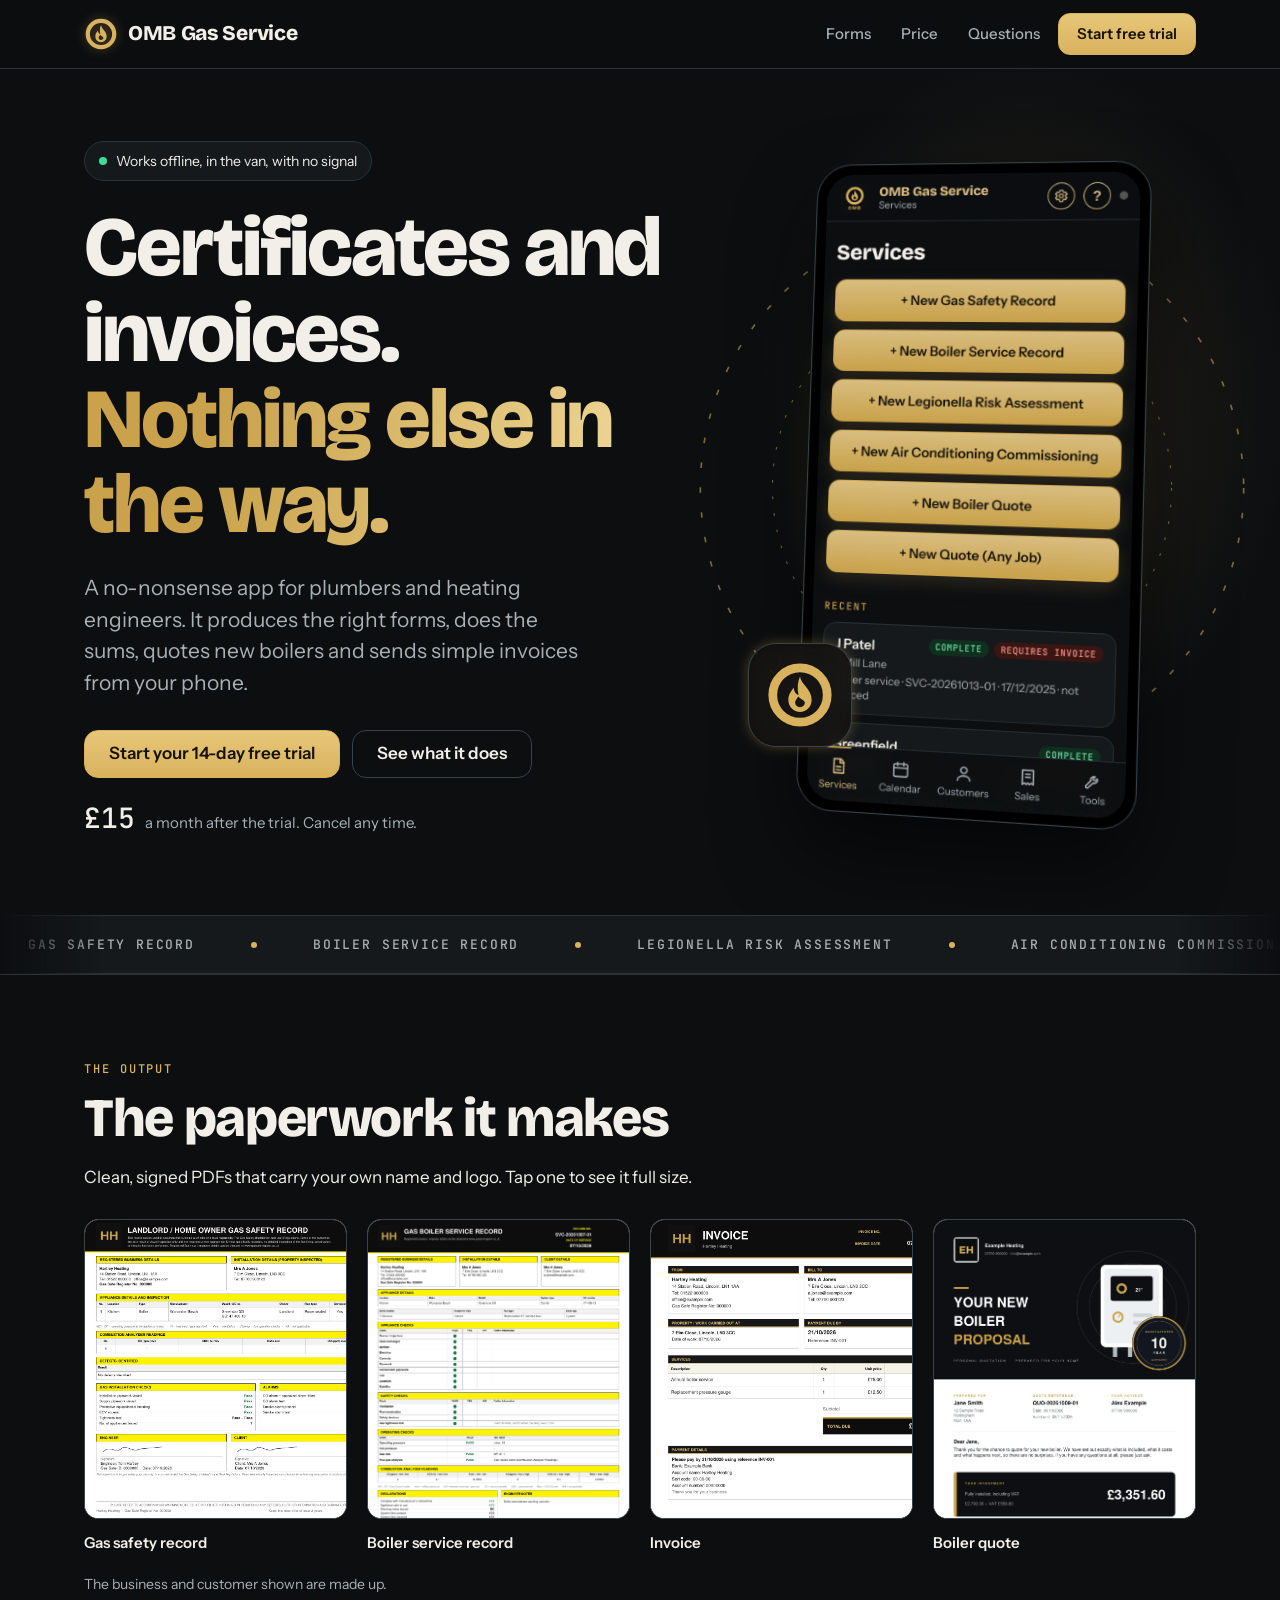
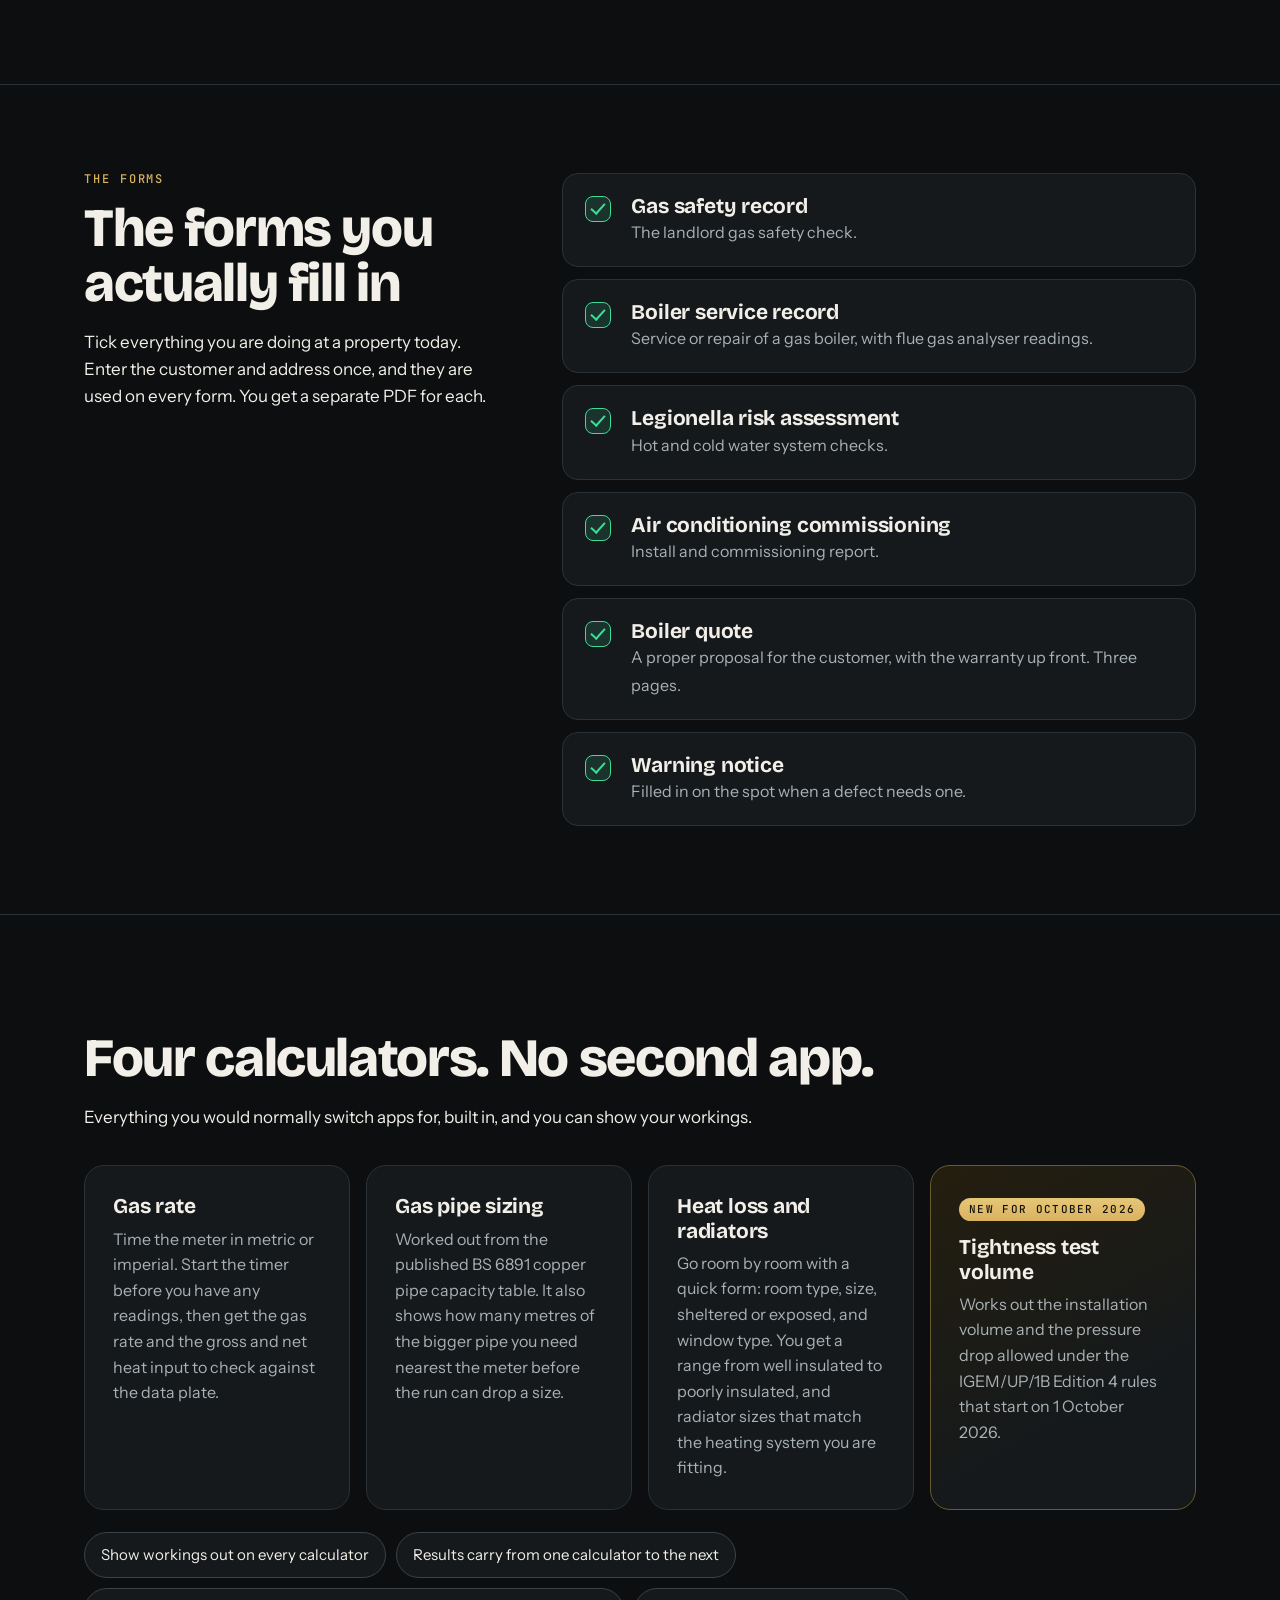
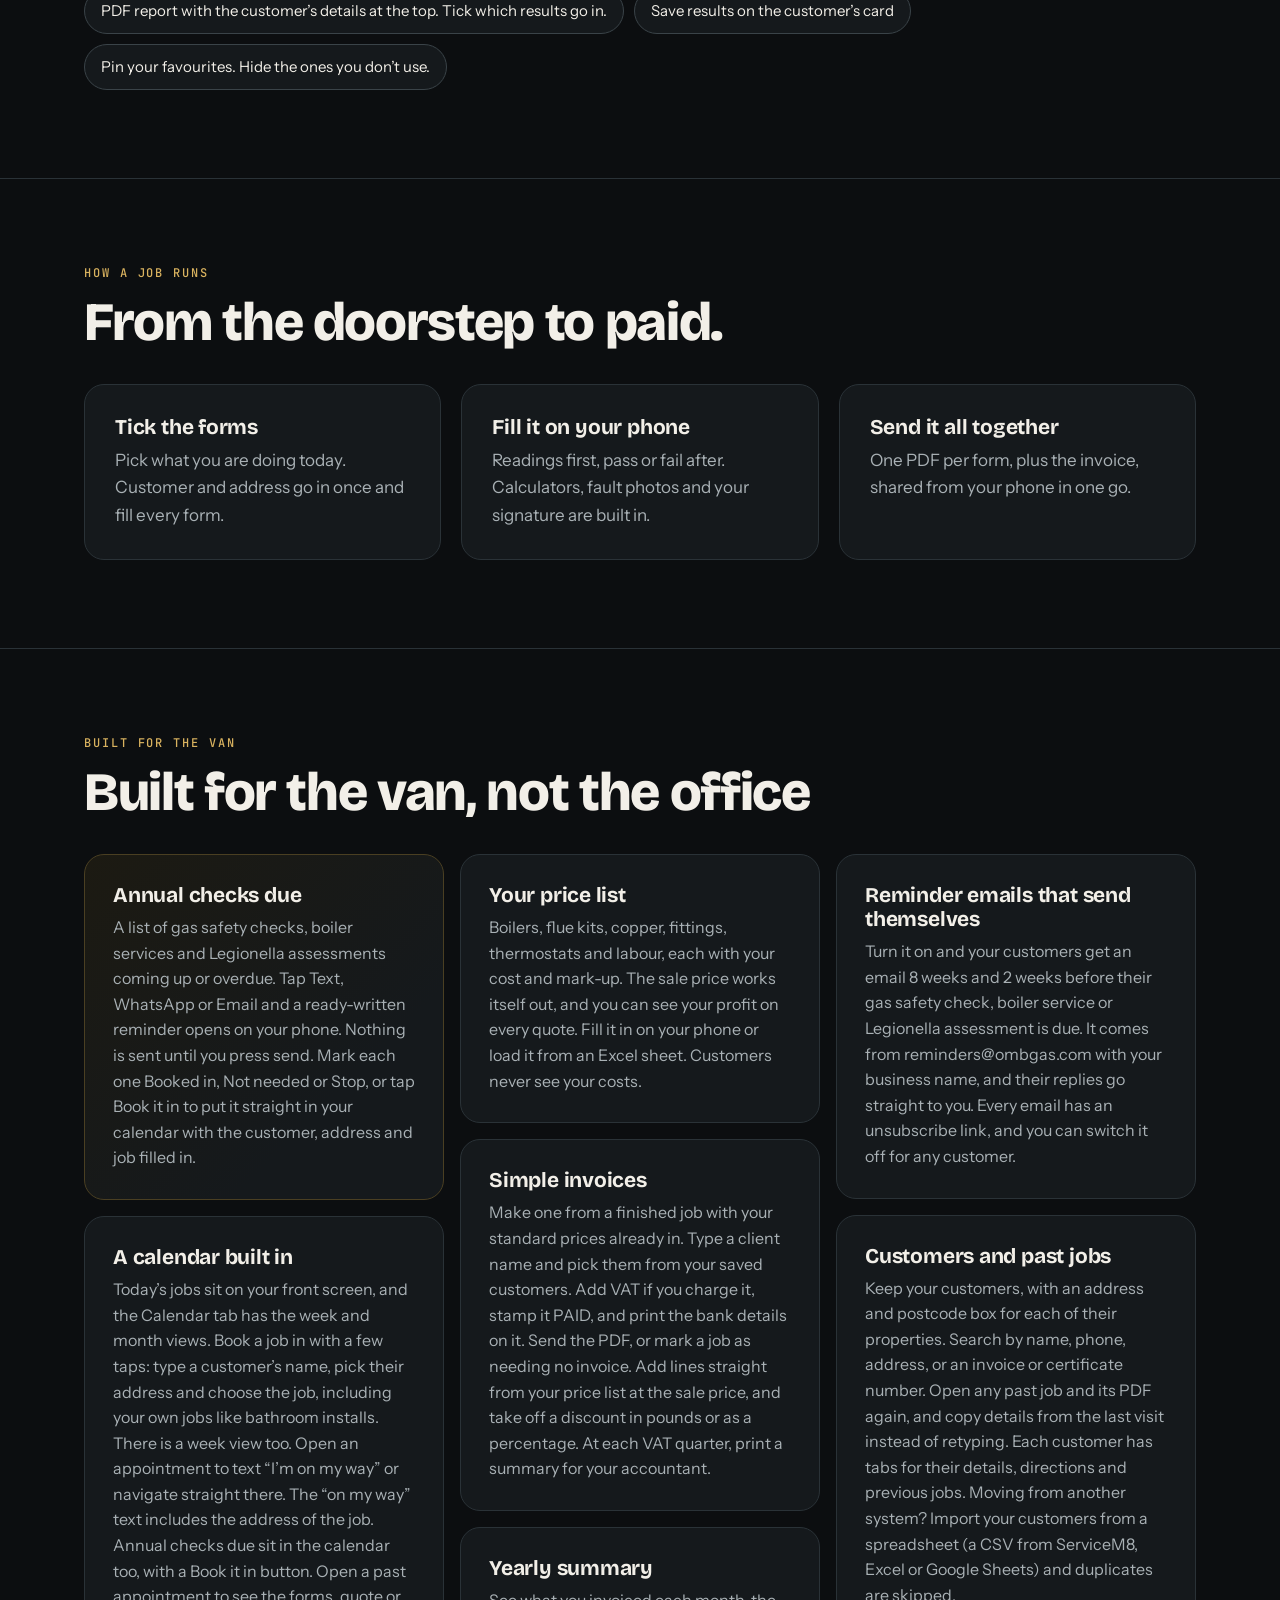
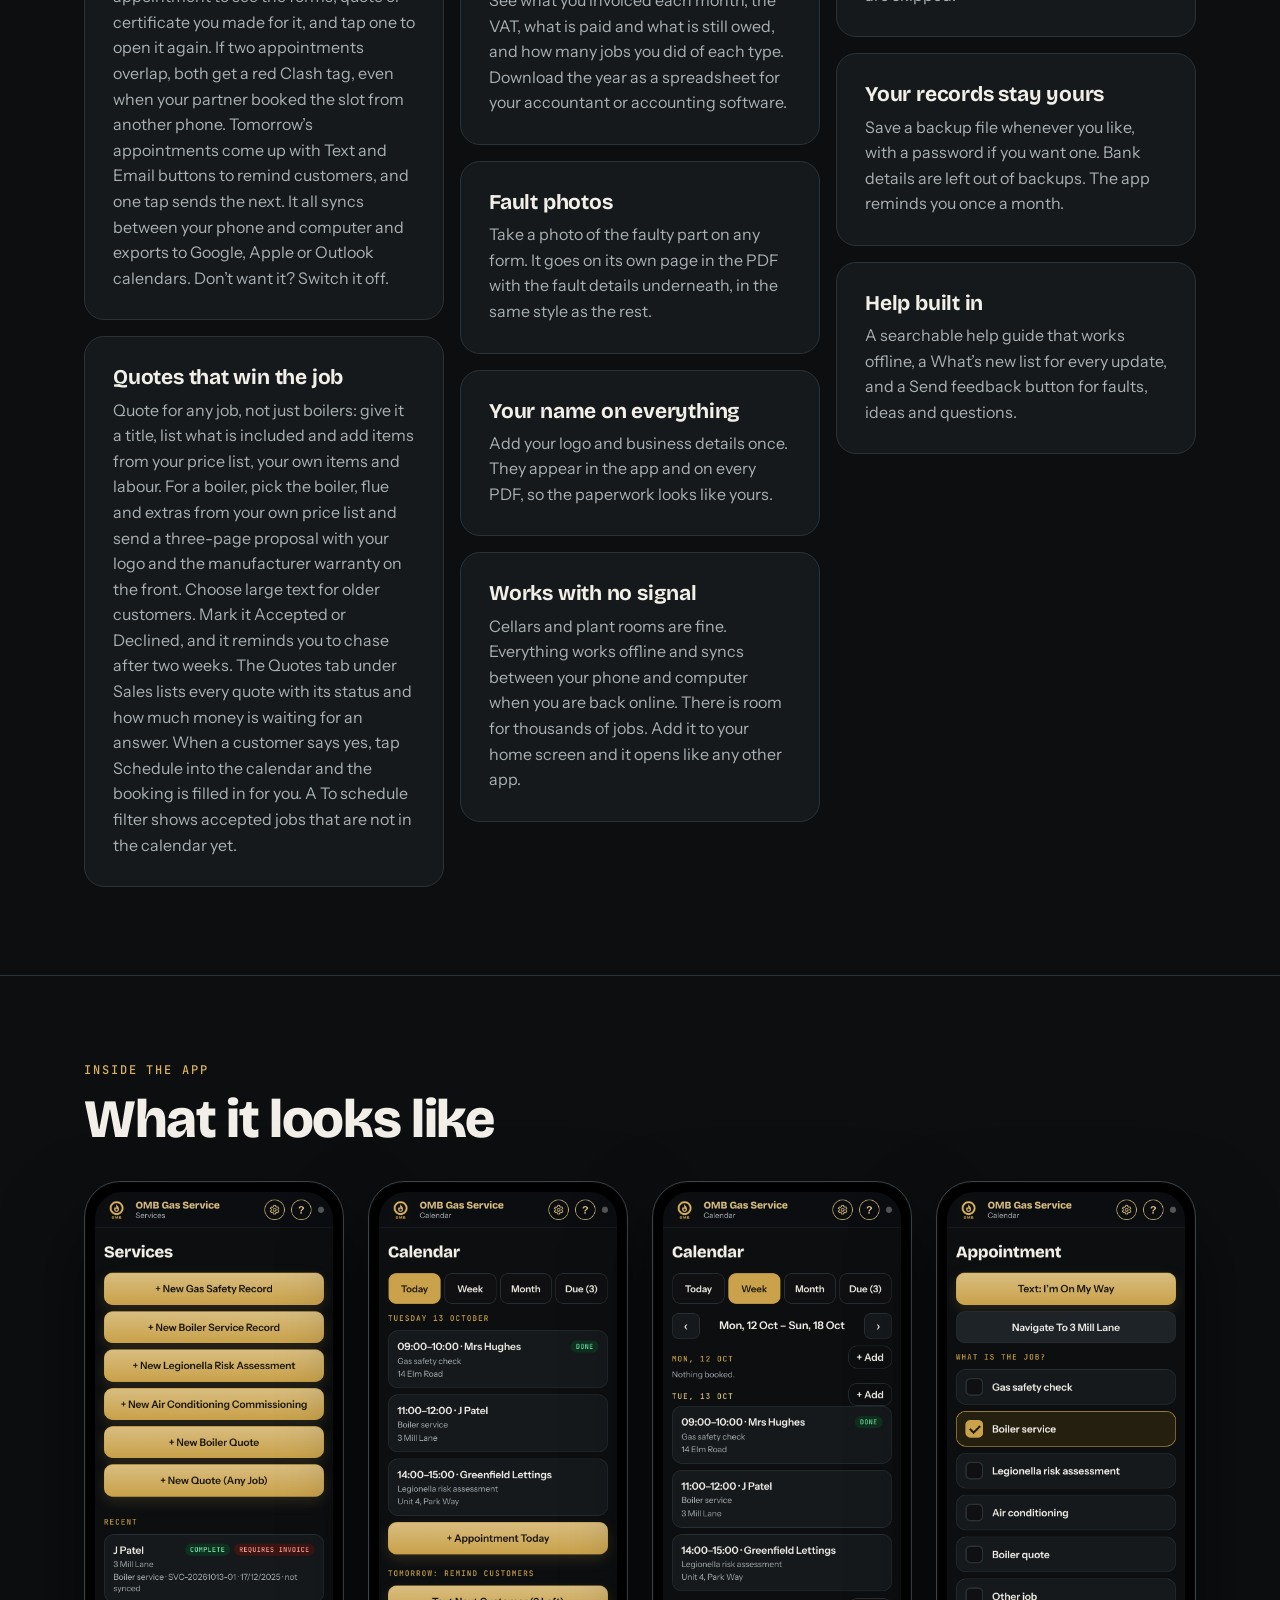
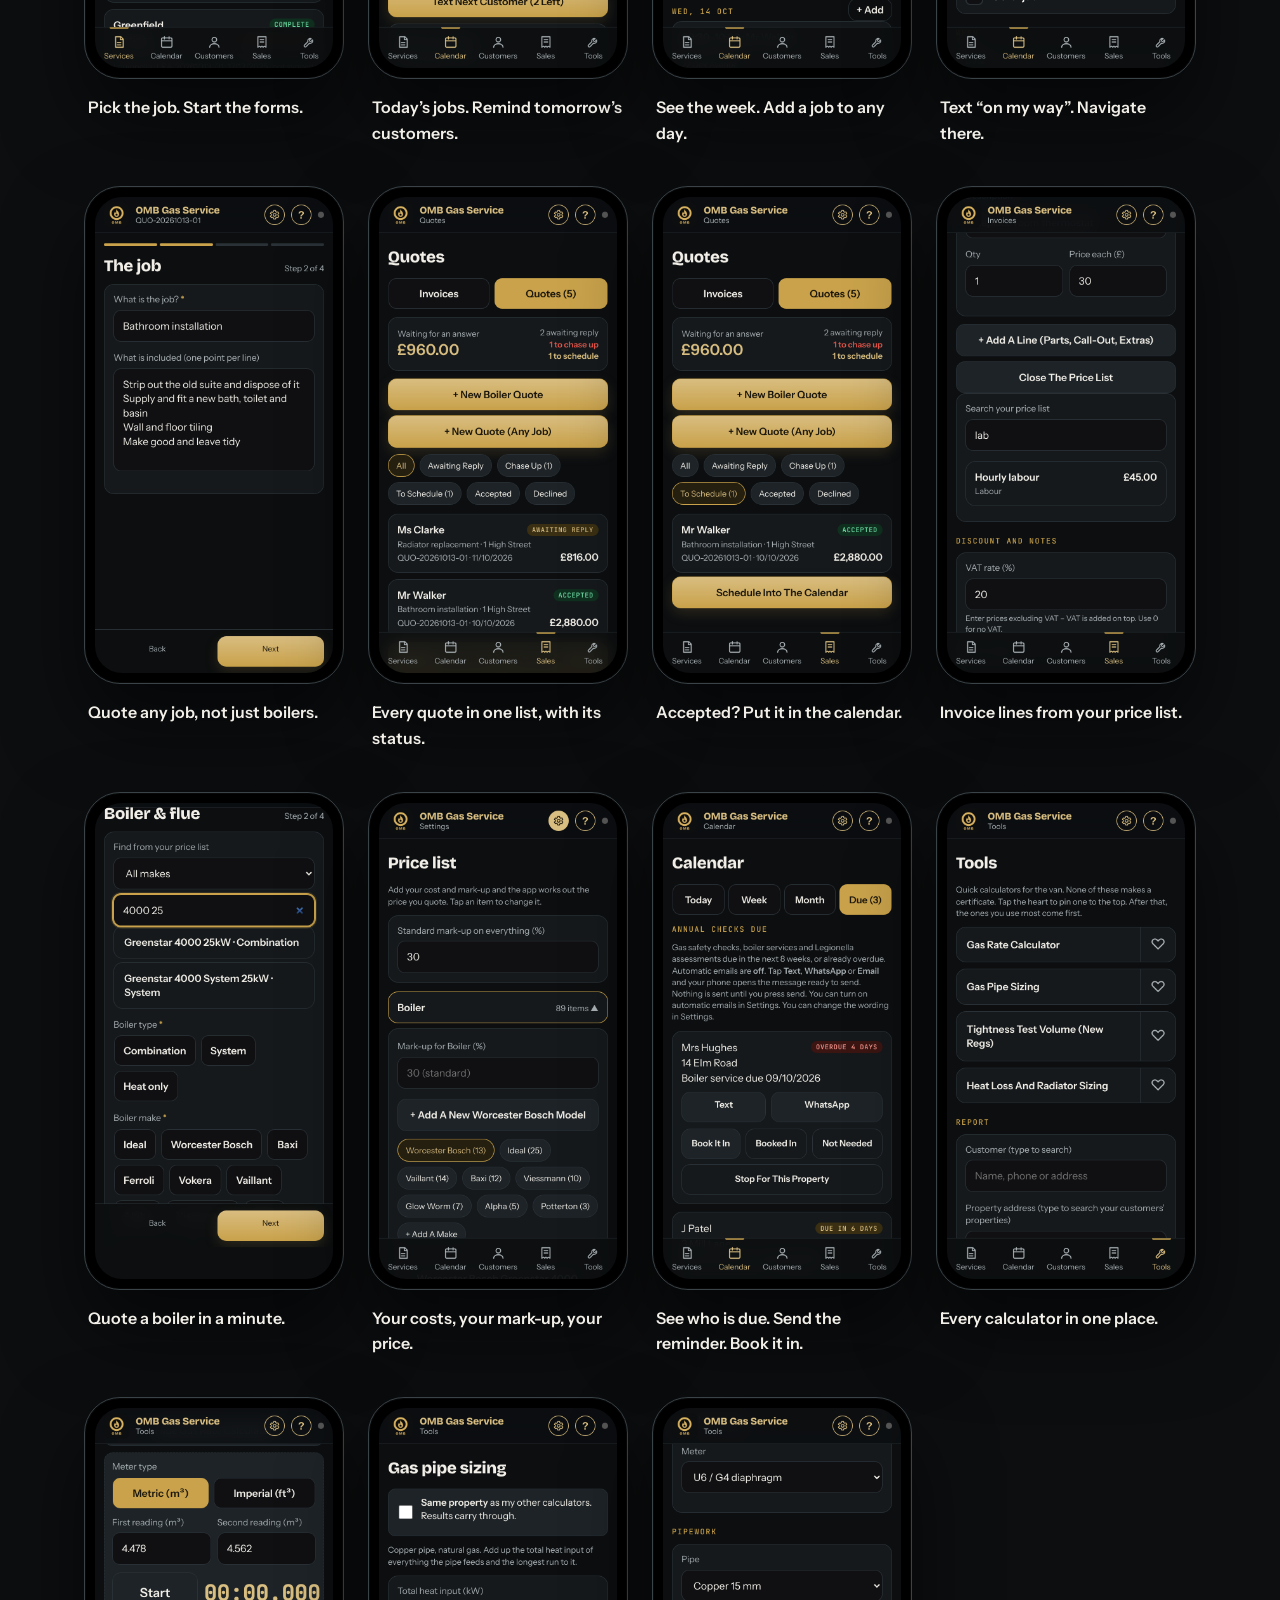
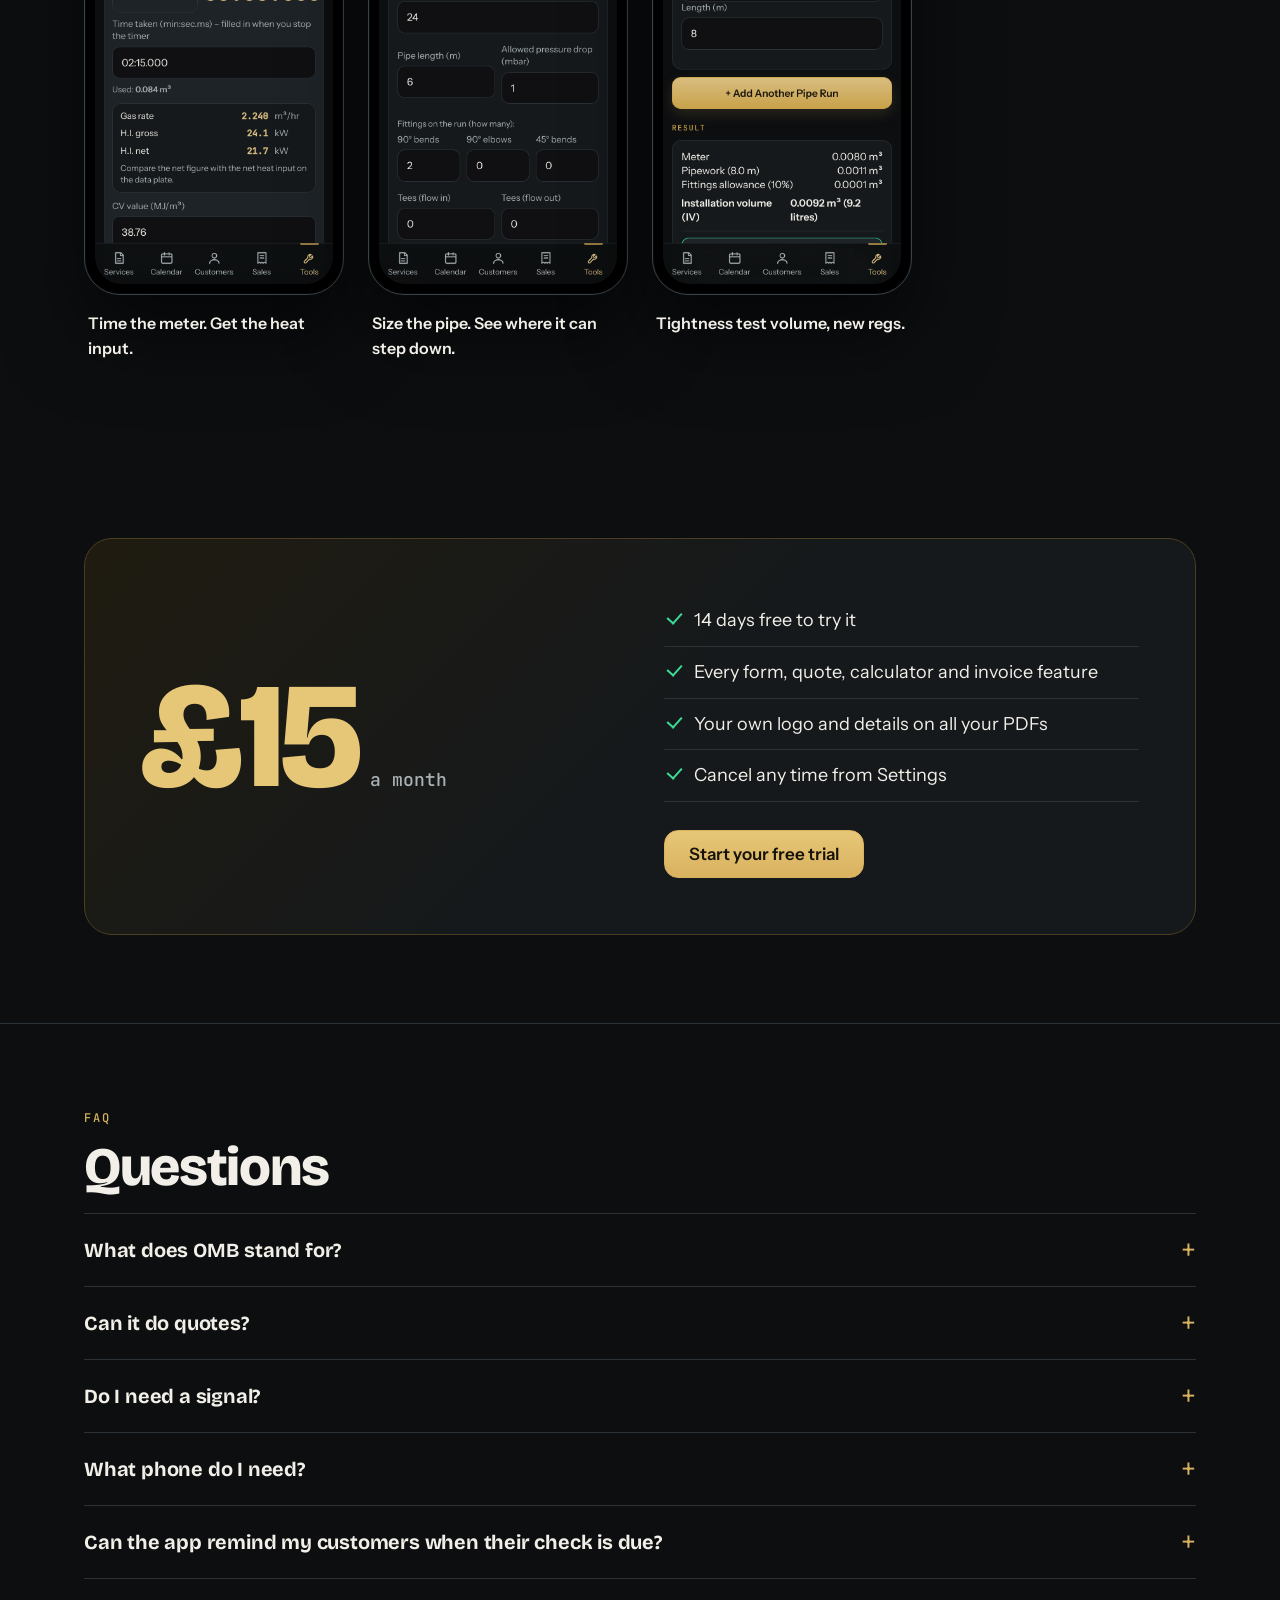
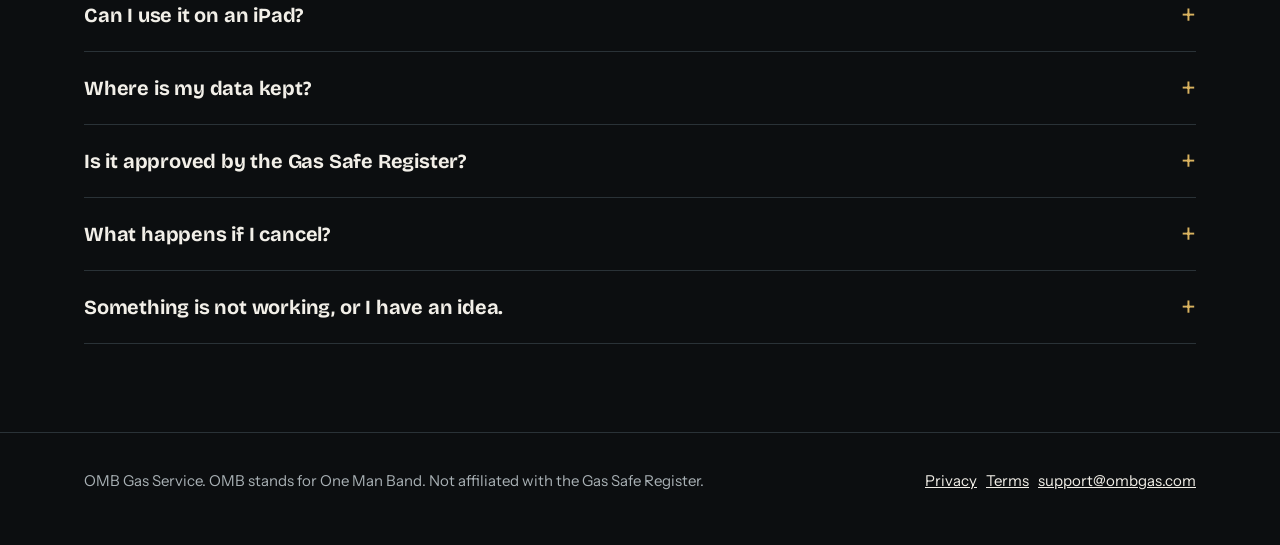
==== commit 7131ff85: "Website: Sales and Quotes tab, schedule accepted quotes, clash tags, forms on appointments; retake a" ====
--- a/index.html
+++ b/index.html
@@ -128,8 +128,8 @@
     <h2 class="rv">Built for the van, not the office</h2>
     <div class="points rv">
       <div><h3>Annual checks due</h3><p>A list of gas safety checks, boiler services and Legionella assessments coming up or overdue. Tap Text, WhatsApp or Email and a ready-written reminder opens on your phone. Nothing is sent until you press send. Mark each one Booked in, Not needed or Stop, or tap Book it in to put it straight in your calendar with the customer, address and job filled in.</p></div>
-      <div><h3>A calendar built in</h3><p>Today’s jobs sit on your front screen, and the Calendar tab has the week and month views. Book a job in with a few taps: type a customer’s name, pick their address and choose the job, including your own jobs like bathroom installs. There is a week view too. Open an appointment to text “I’m on my way” or navigate straight there. Annual checks due sit in the calendar too, with a Book it in button. Tomorrow’s appointments come up with Text and Email buttons to remind customers, and one tap sends the next. It all syncs between your phone and computer and exports to Google, Apple or Outlook calendars. Don’t want it? Switch it off.</p></div>
-      <div><h3>Quotes that win the job</h3><p>Quote for any job, not just boilers: give it a title, list what is included and add items from your price list, your own items and labour. For a boiler, pick the boiler, flue and extras from your own price list and send a three-page proposal with your logo and the manufacturer warranty on the front. Choose large text for older customers. Mark it Accepted or Declined, and it reminds you to chase after two weeks.</p></div>
+      <div><h3>A calendar built in</h3><p>Today’s jobs sit on your front screen, and the Calendar tab has the week and month views. Book a job in with a few taps: type a customer’s name, pick their address and choose the job, including your own jobs like bathroom installs. There is a week view too. Open an appointment to text “I’m on my way” or navigate straight there. The “on my way” text includes the address of the job. Annual checks due sit in the calendar too, with a Book it in button. Open a past appointment to see the forms, quote or certificate you made for it, and tap one to open it again. If two appointments overlap, both get a red Clash tag, even when your partner booked the slot from another phone. Tomorrow’s appointments come up with Text and Email buttons to remind customers, and one tap sends the next. It all syncs between your phone and computer and exports to Google, Apple or Outlook calendars. Don’t want it? Switch it off.</p></div>
+      <div><h3>Quotes that win the job</h3><p>Quote for any job, not just boilers: give it a title, list what is included and add items from your price list, your own items and labour. For a boiler, pick the boiler, flue and extras from your own price list and send a three-page proposal with your logo and the manufacturer warranty on the front. Choose large text for older customers. Mark it Accepted or Declined, and it reminds you to chase after two weeks. The Quotes tab under Sales lists every quote with its status and how much money is waiting for an answer. When a customer says yes, tap Schedule into the calendar and the booking is filled in for you. A To schedule filter shows accepted jobs that are not in the calendar yet.</p></div>
       <div><h3>Your price list</h3><p>Boilers, flue kits, copper, fittings, thermostats and labour, each with your cost and mark-up. The sale price works itself out, and you can see your profit on every quote. Fill it in on your phone or load it from an Excel sheet. Customers never see your costs.</p></div>
       <div><h3>Simple invoices</h3><p>Make one from a finished job with your standard prices already in. Type a client name and pick them from your saved customers. Add VAT if you charge it, stamp it PAID, and print the bank details on it. Send the PDF, or mark a job as needing no invoice. Add lines straight from your price list at the sale price, and take off a discount in pounds or as a percentage. At each VAT quarter, print a summary for your accountant.</p></div>
       <div><h3>Yearly summary</h3><p>See what you invoiced each month, the VAT, what is paid and what is still owed, and how many jobs you did of each type. Download the year as a spreadsheet for your accountant or accounting software.</p></div>
@@ -154,6 +154,8 @@
       <figure class="shot"><div class="phone"><img src="img/shot-10.png" width="750" height="1500" alt="The week view with each day's appointments and an Add button" loading="lazy"></div><figcaption>See the week. Add a job to any day.</figcaption></figure>
       <figure class="shot"><div class="phone"><img src="img/shot-11.png" width="750" height="1500" alt="An appointment with a Text I'm on my way button and a Navigate button" loading="lazy"></div><figcaption>Text “on my way”. Navigate there.</figcaption></figure>
       <figure class="shot"><div class="phone"><img src="img/shot-12.png" width="750" height="1500" alt="A quote for any job, with a job title and what is included" loading="lazy"></div><figcaption>Quote any job, not just boilers.</figcaption></figure>
+      <figure class="shot"><div class="phone"><img src="img/shot-14.png" width="750" height="1500" alt="The Quotes tab under Sales, listing each quote with its status and the total waiting for an answer" loading="lazy"></div><figcaption>Every quote in one list, with its status.</figcaption></figure>
+      <figure class="shot"><div class="phone"><img src="img/shot-15.png" width="750" height="1500" alt="Accepted quotes that are not in the calendar yet, with a Schedule into the calendar button" loading="lazy"></div><figcaption>Accepted? Put it in the calendar.</figcaption></figure>
       <figure class="shot"><div class="phone"><img src="img/shot-13.png" width="750" height="1500" alt="Adding a line to an invoice from the price list" loading="lazy"></div><figcaption>Invoice lines from your price list.</figcaption></figure>
       <figure class="shot"><div class="phone"><img src="img/shot-8.png" width="750" height="1500" alt="Finding a boiler on a quote by make and model, with the sale price from your price list"></div><figcaption>Quote a boiler in a minute.</figcaption></figure>
       <figure class="shot"><div class="phone"><img src="img/shot-7.png" width="750" height="1500" alt="The price list with cost, mark-up and sale price for each boiler"></div><figcaption>Your costs, your mark-up, your price.</figcaption></figure>
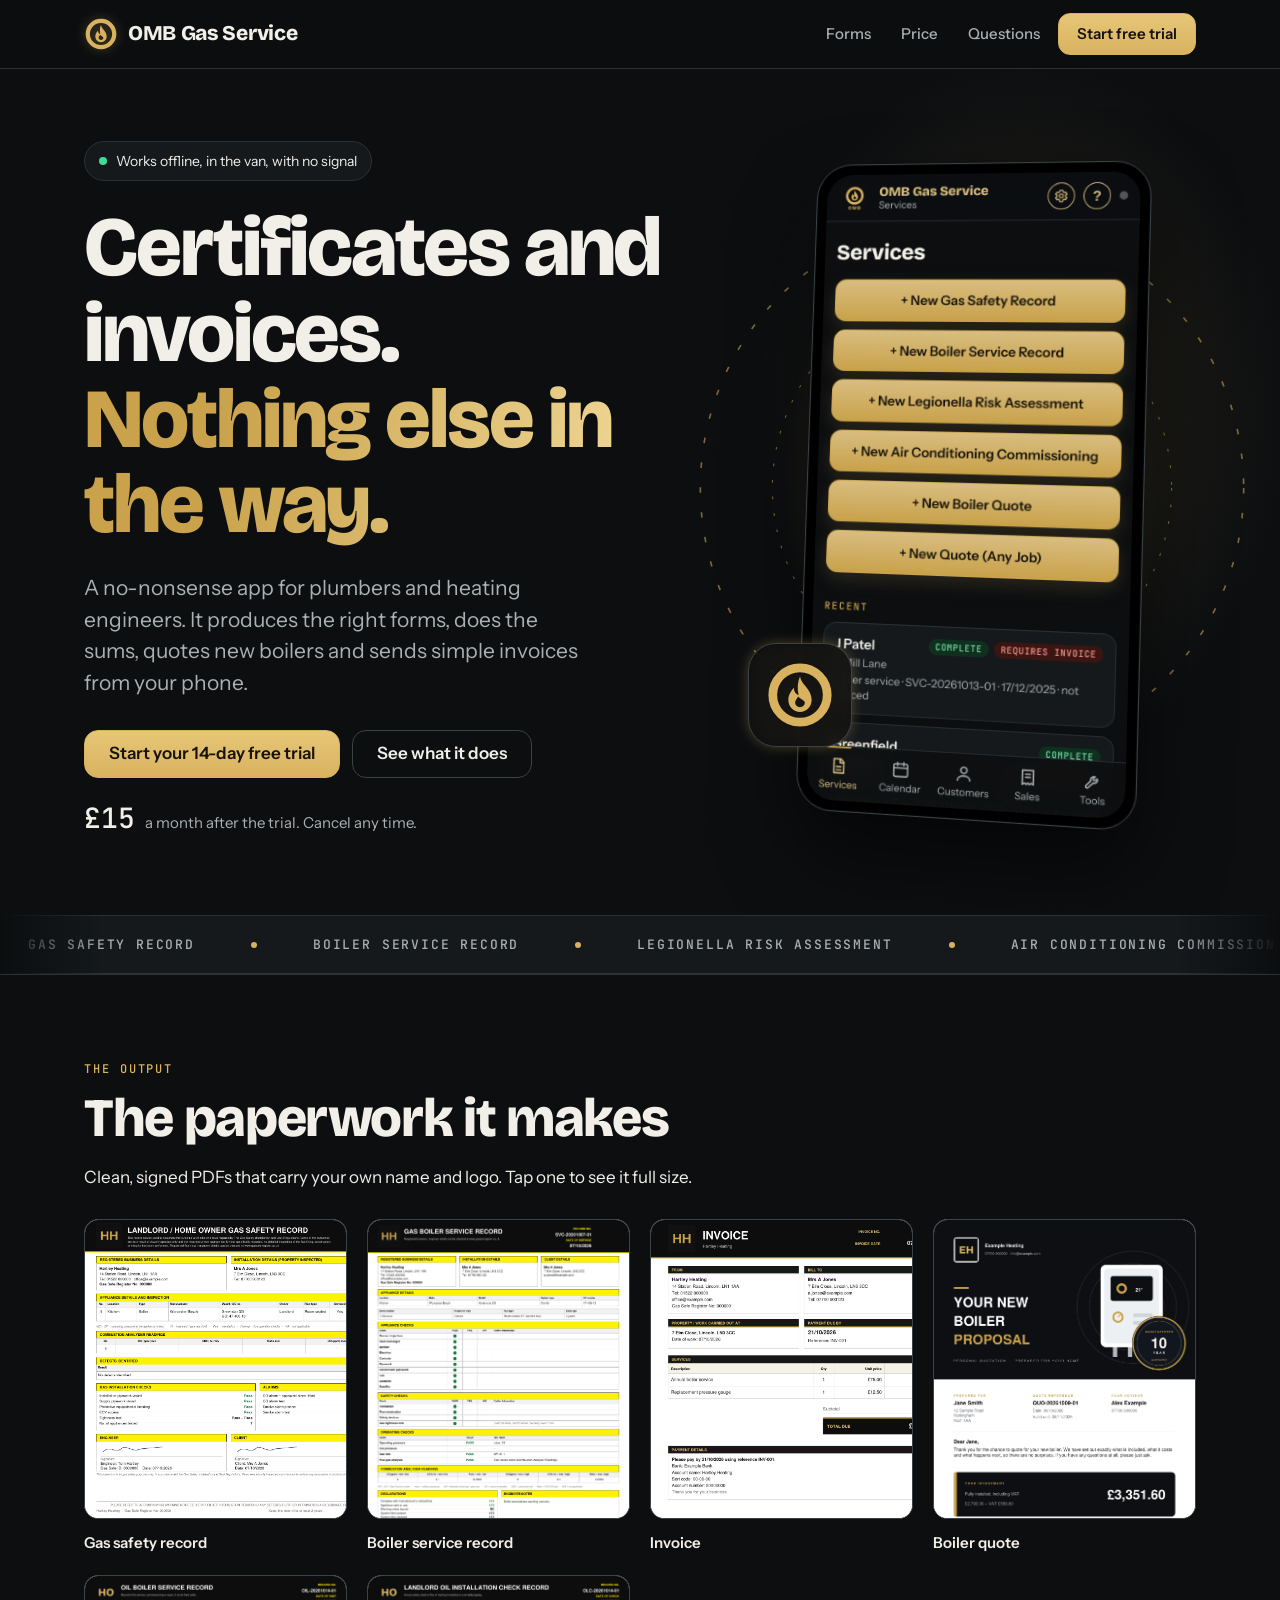
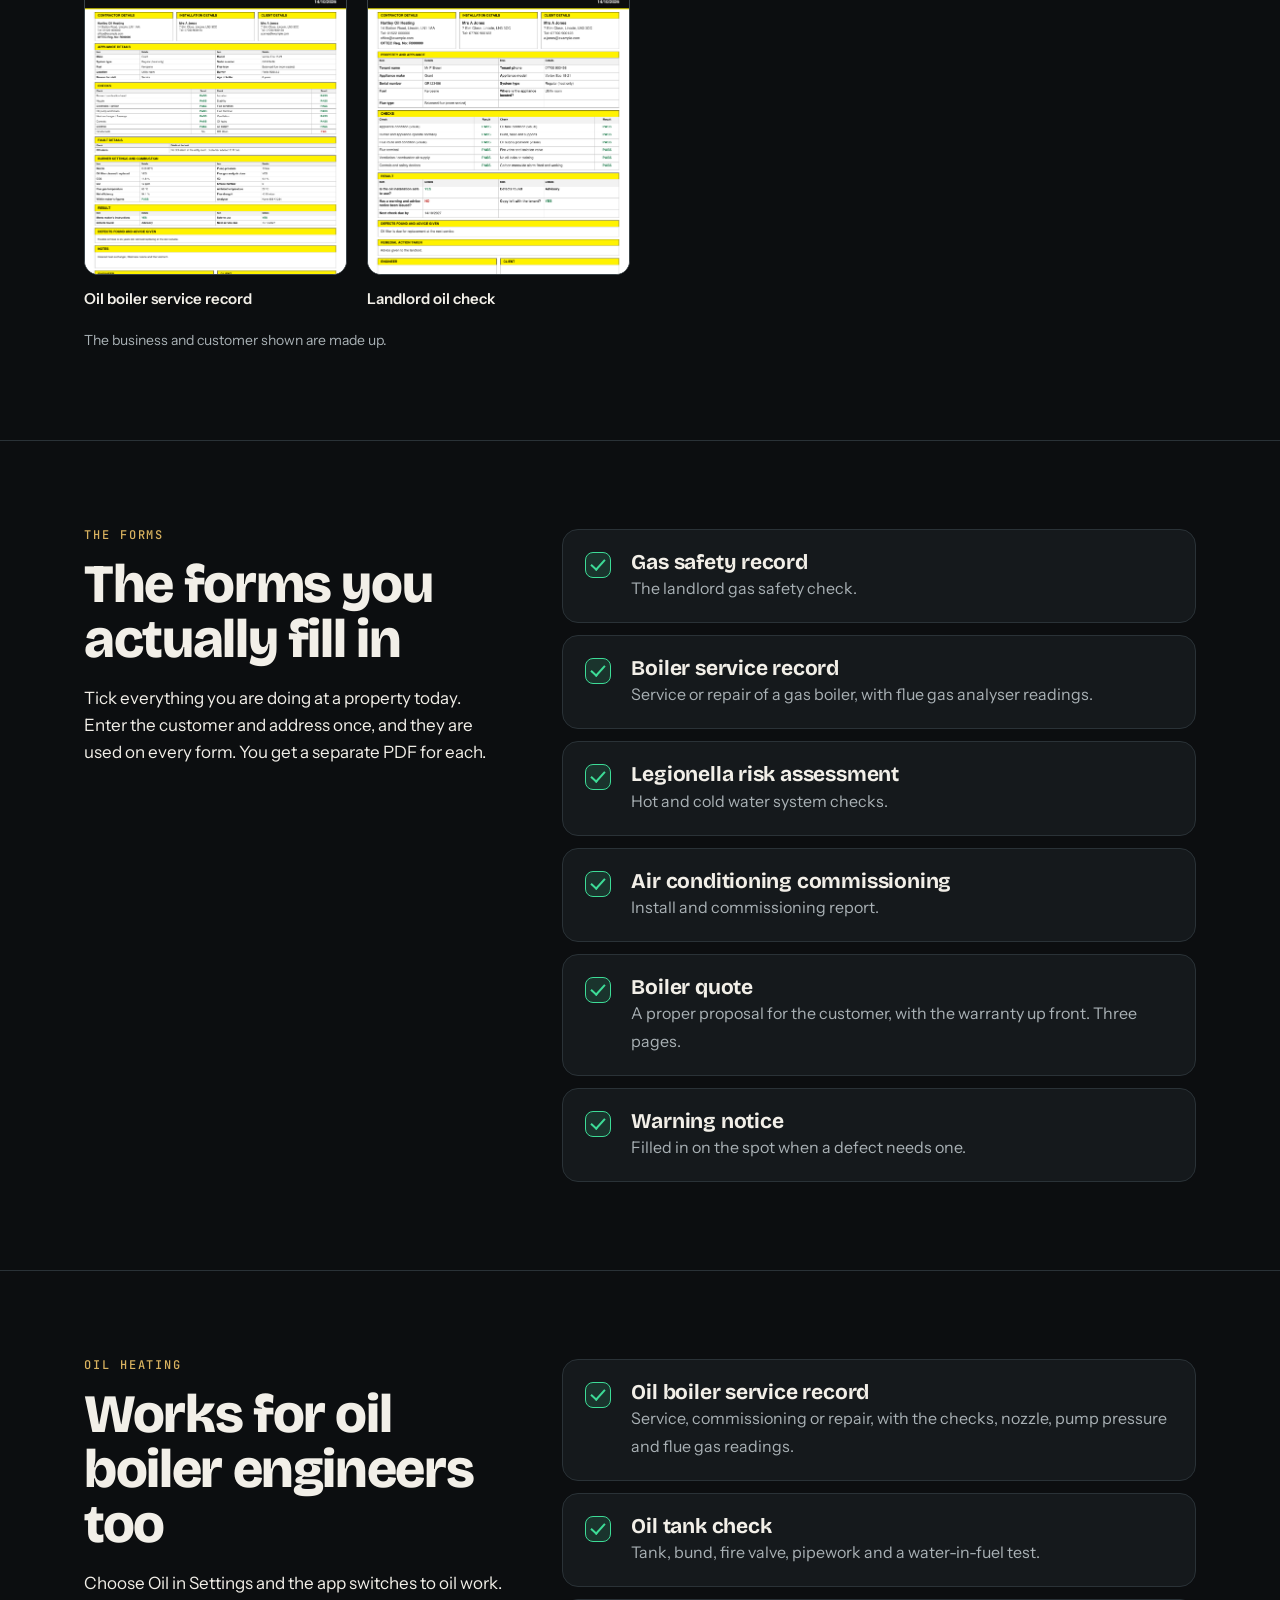
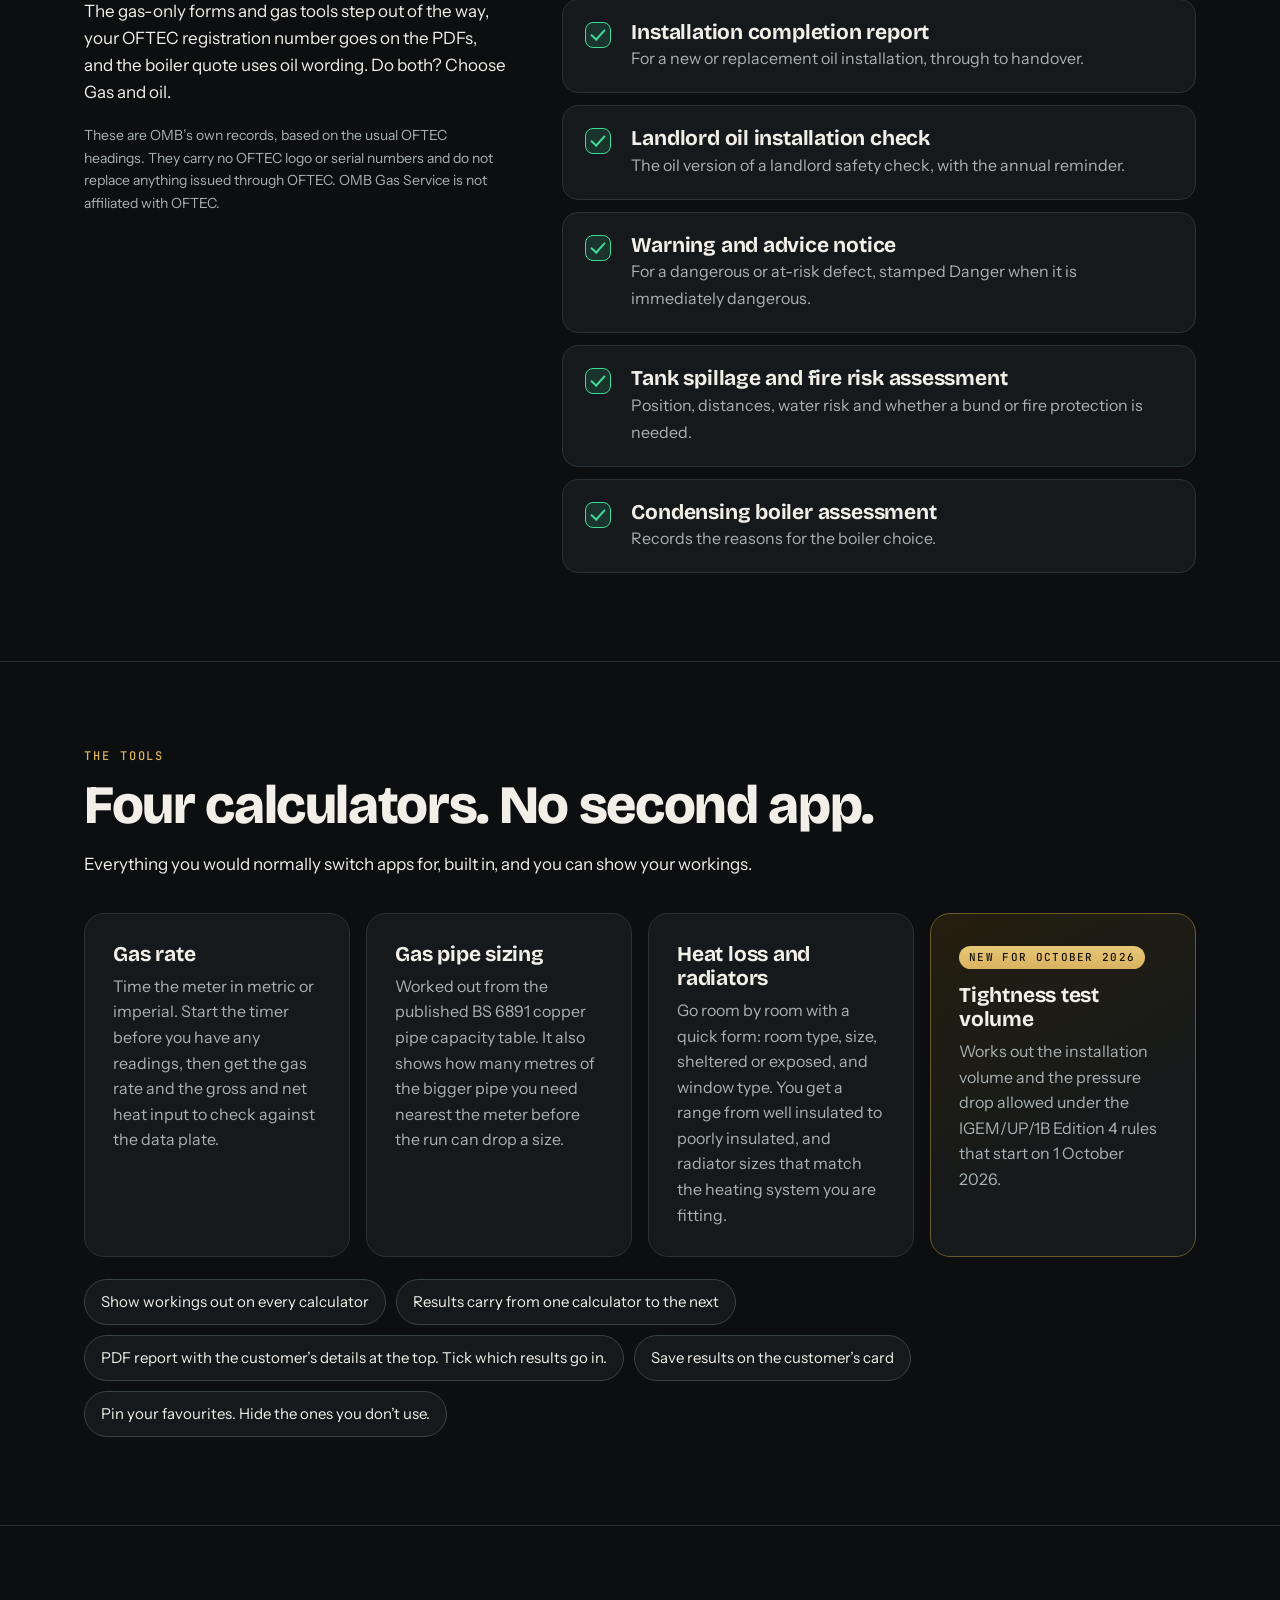
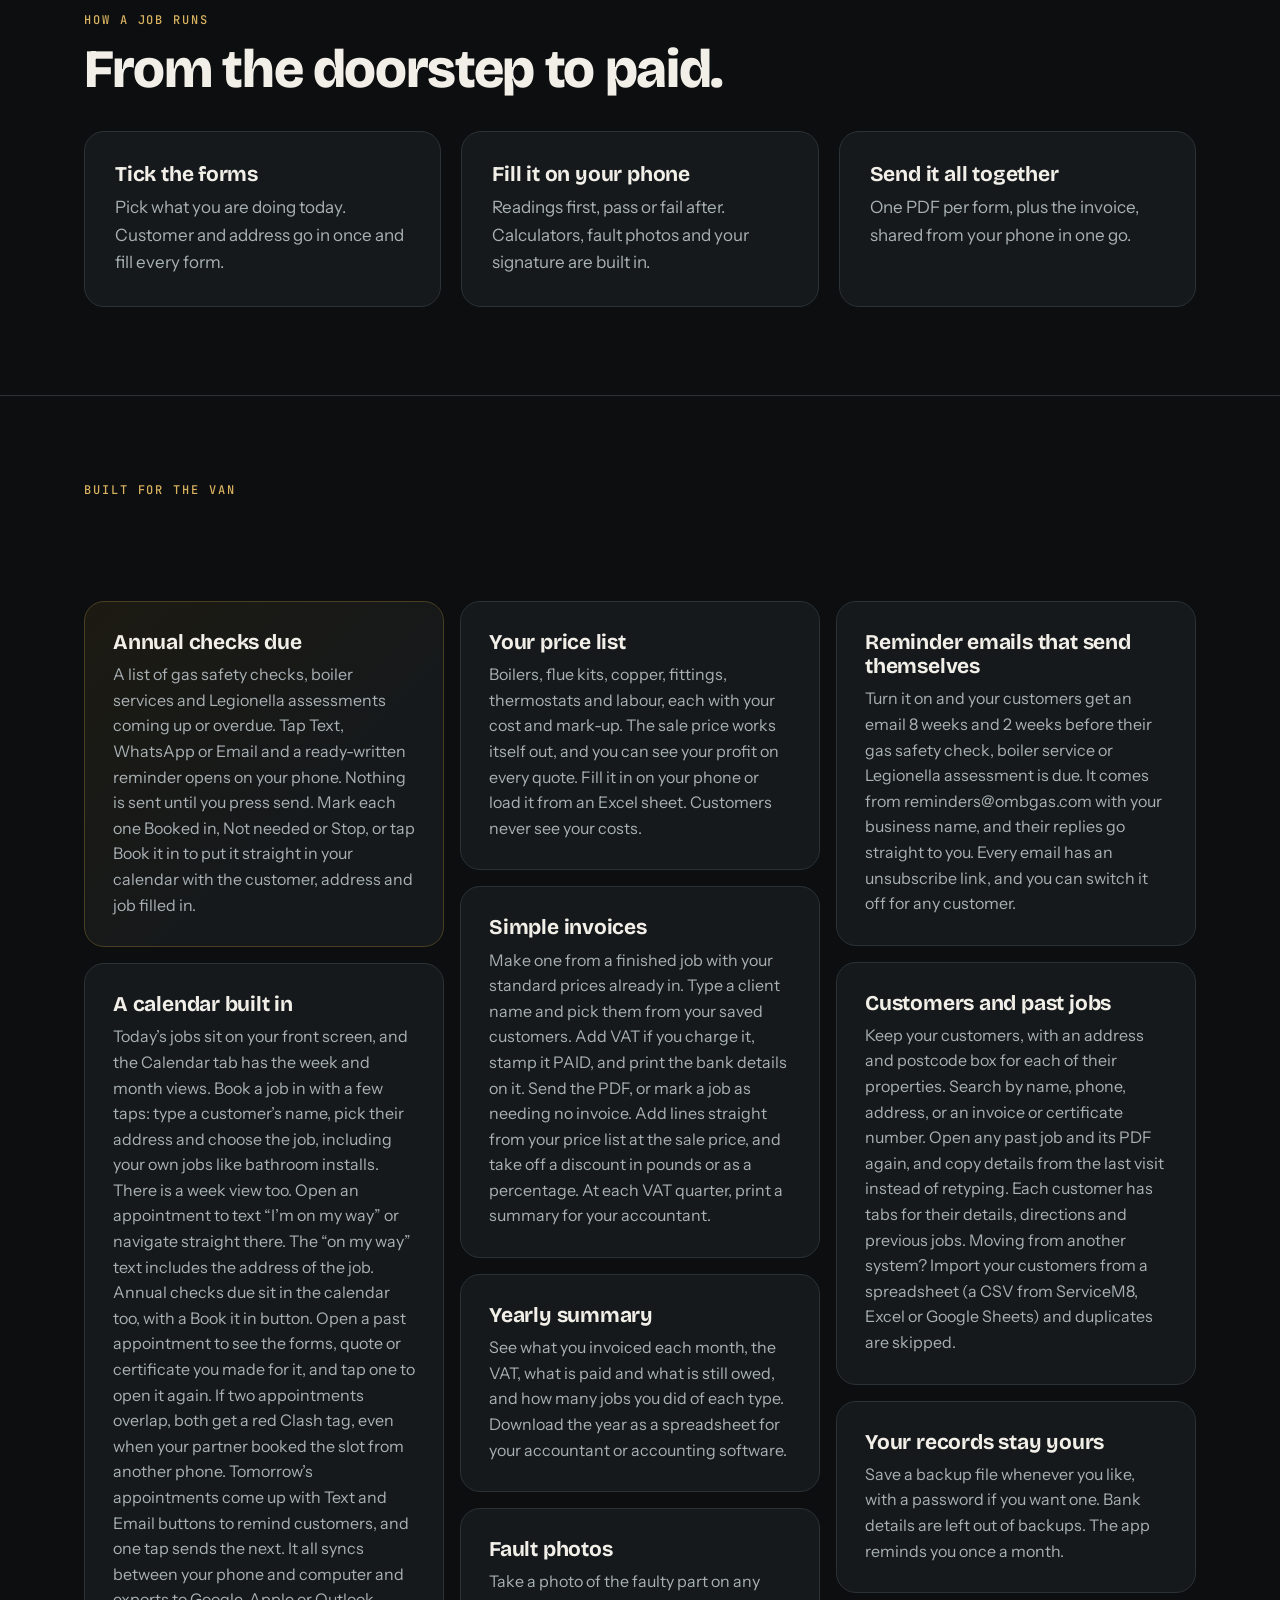
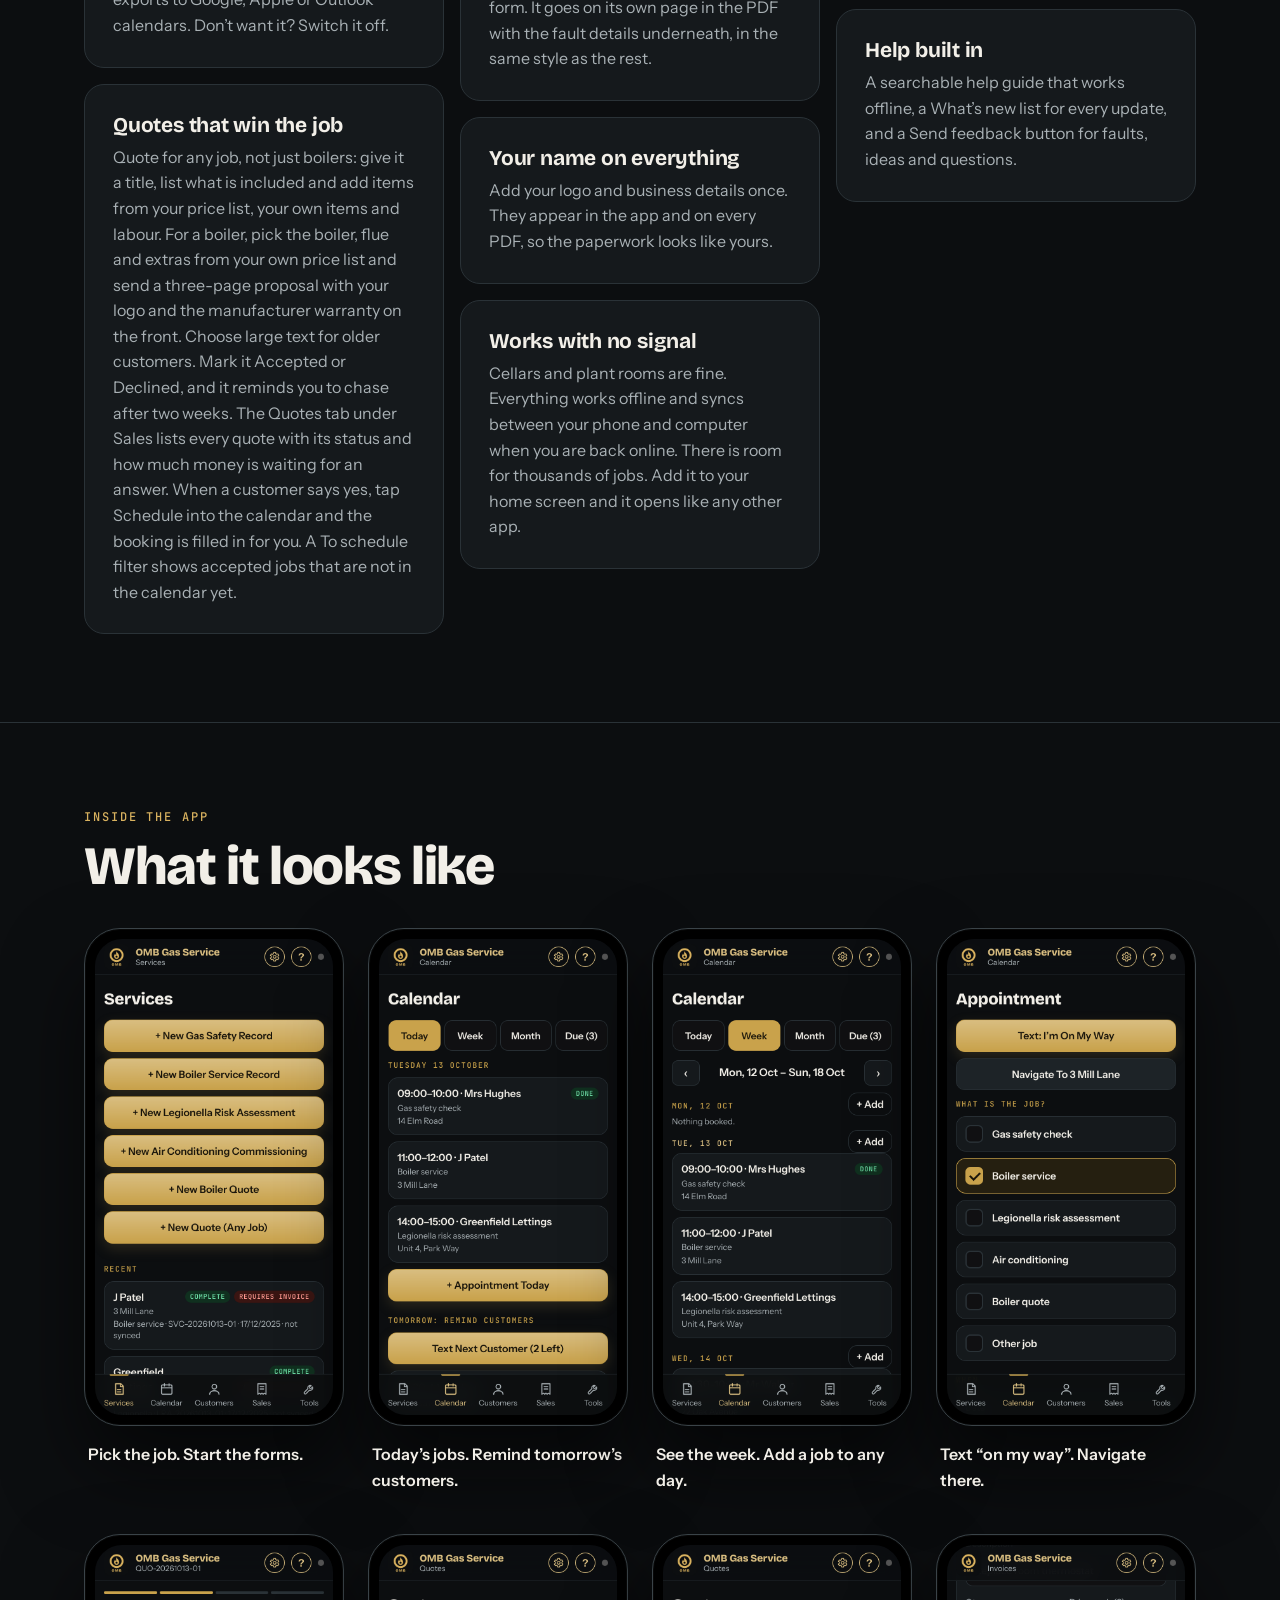
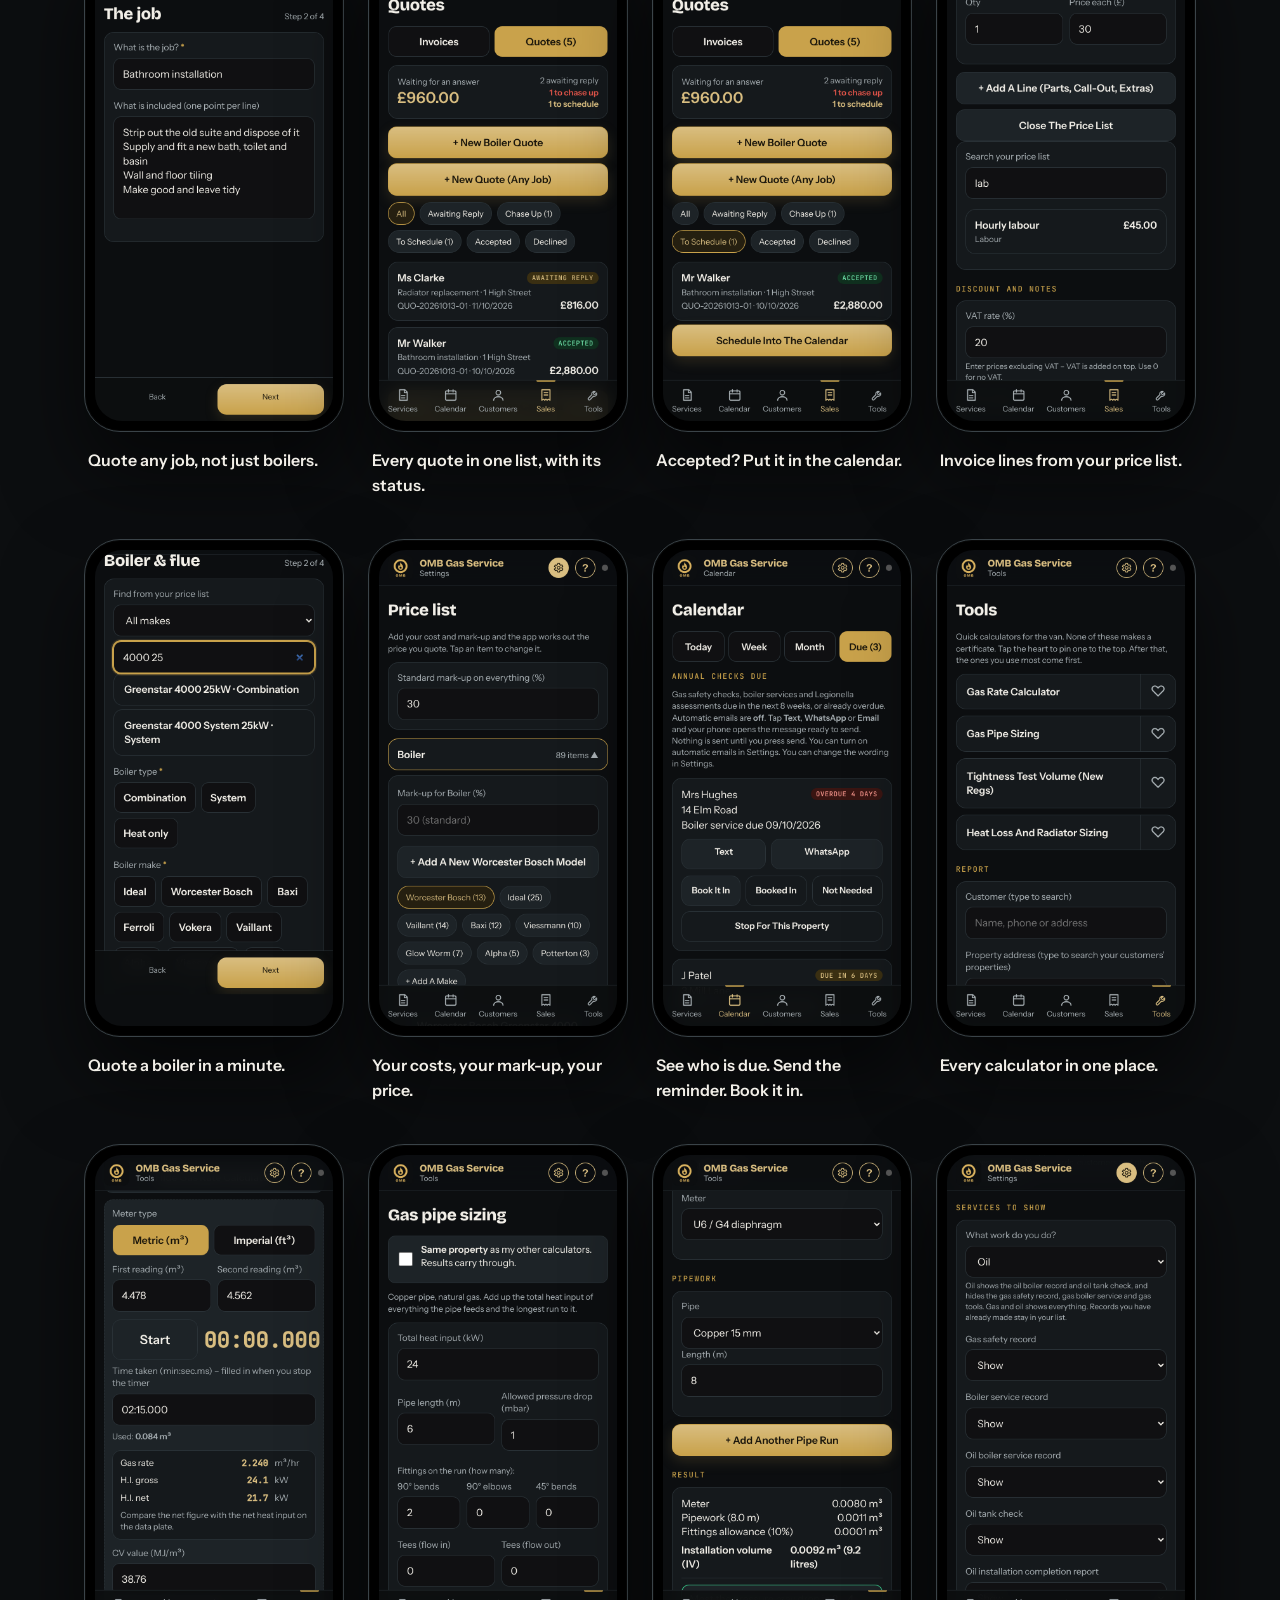
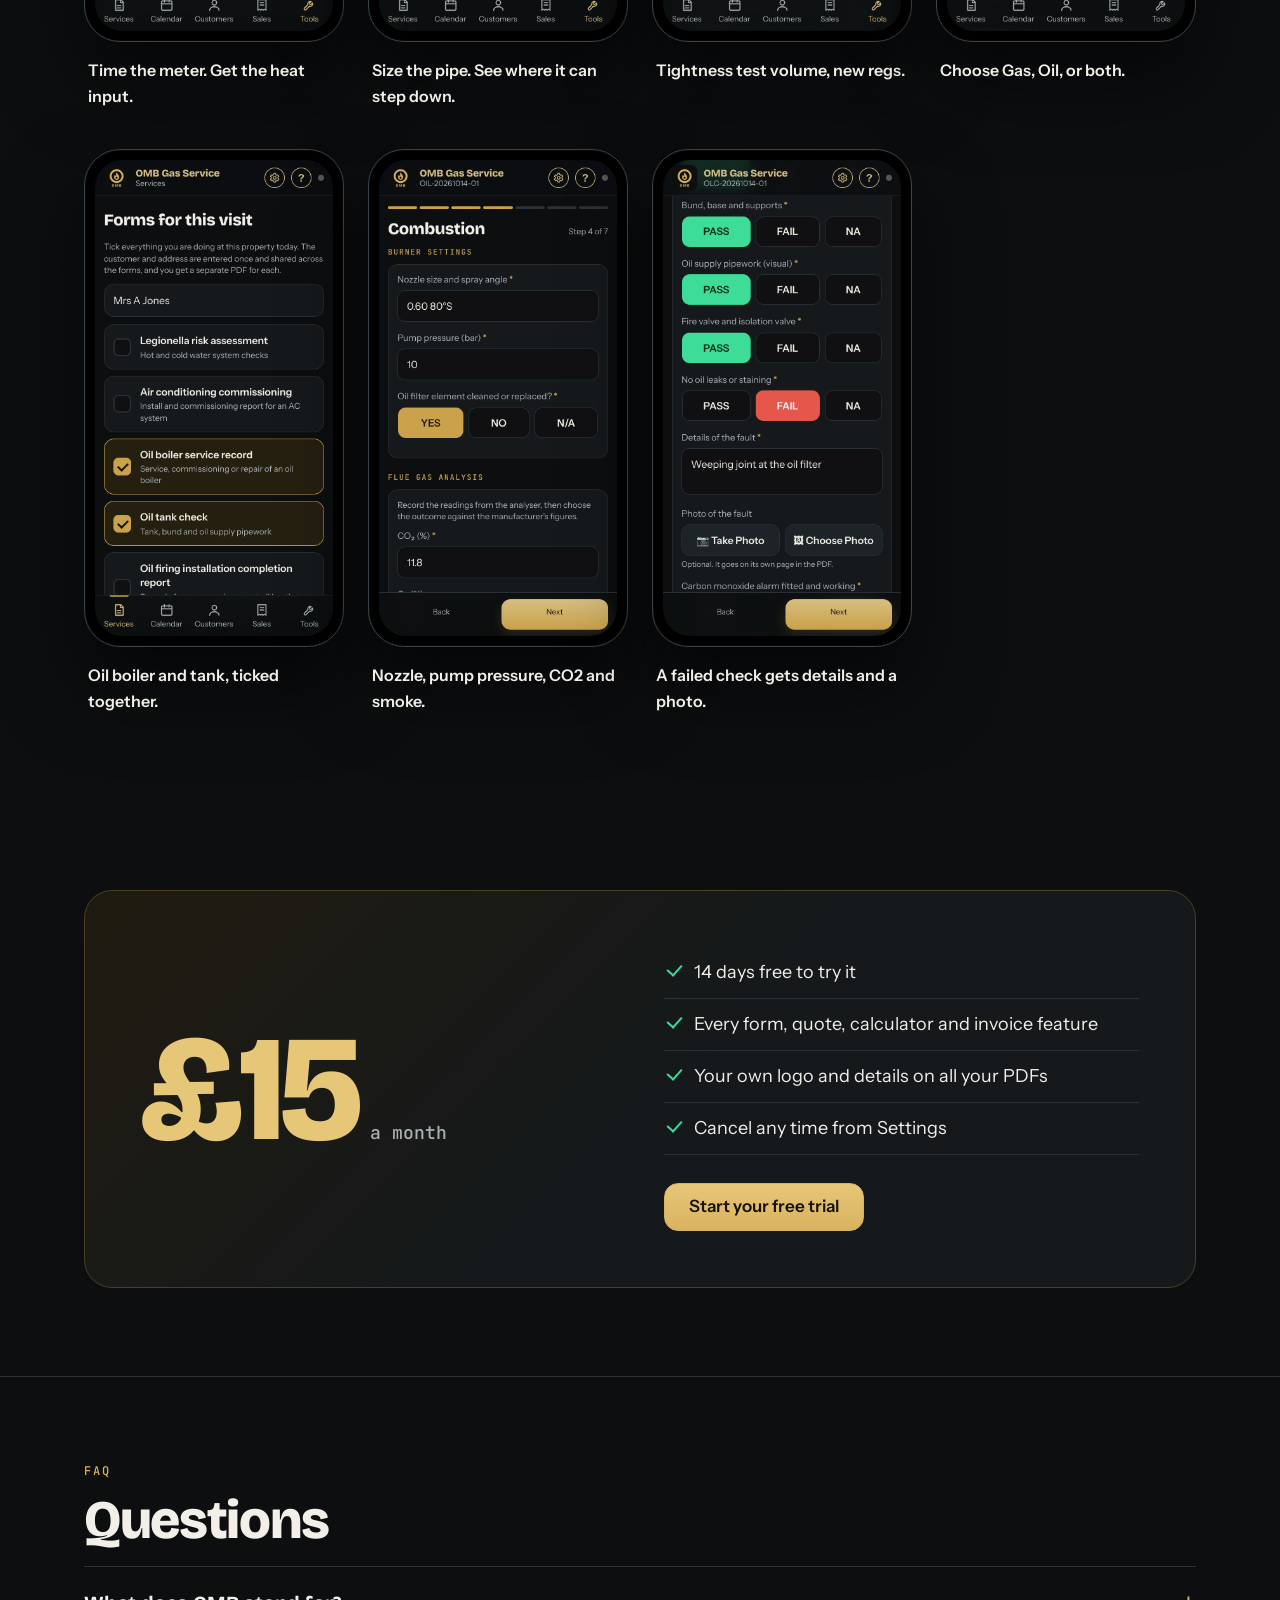
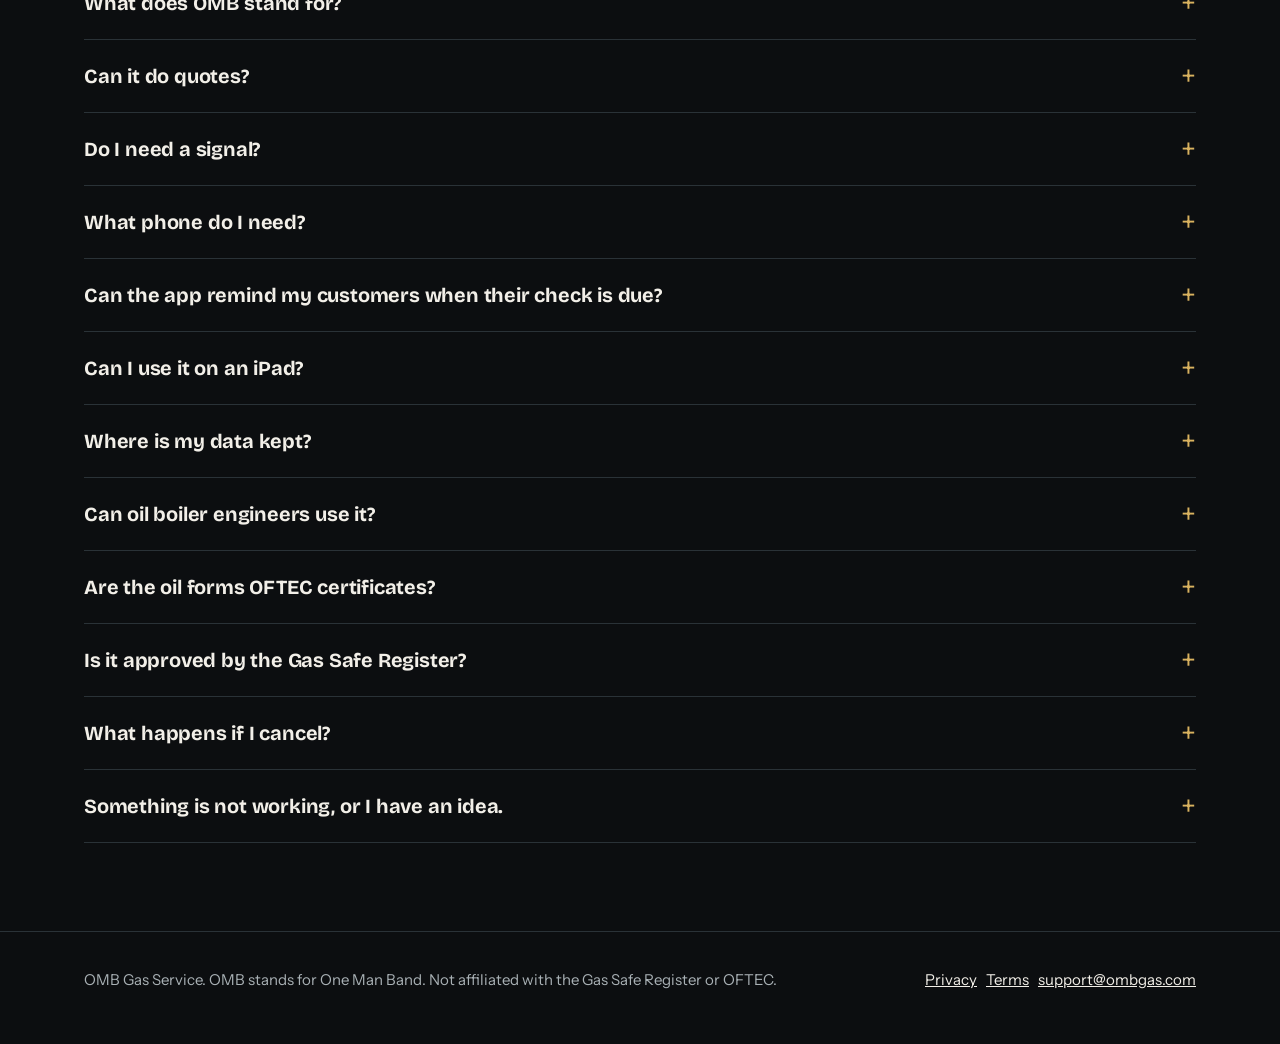
==== commit 44edb59c: "Add oil heating section, oil PDF samples and screenshots, FAQs Co-Authored-By: Claude Sonnet 5.5 <no" ====
--- a/index.html
+++ b/index.html
@@ -4,10 +4,10 @@
 <meta charset="utf-8">
 <meta name="viewport" content="width=device-width, initial-scale=1">
 <title>OMB Gas Service – certificates and invoices for plumbers and heating engineers</title>
-<meta name="description" content="A no-nonsense app for plumbers and heating engineers. Gas safety records, boiler services, Legionella and air con forms, boiler quotes, built-in calculators including the new IGEM/UP/1B tightness test, and simple invoices, with your own logo. £15 a month, 14-day free trial.">
+<meta name="description" content="A no-nonsense app for plumbers and heating engineers. Gas safety records, boiler services, oil boiler records, Legionella and air con forms, boiler quotes, built-in calculators including the new IGEM/UP/1B tightness test, and simple invoices, with your own logo. £15 a month, 14-day free trial.">
 <meta property="og:type" content="website">
 <meta property="og:title" content="OMB Gas Service – certificates and invoices for plumbers and heating engineers">
-<meta property="og:description" content="Gas safety records, boiler services, Legionella and air con forms, boiler quotes, built-in calculators including the new IGEM/UP/1B tightness test, and simple invoices, with your own logo. £15 a month, 14-day free trial.">
+<meta property="og:description" content="Gas safety records, boiler services, oil boiler records, Legionella and air con forms, boiler quotes, built-in calculators including the new IGEM/UP/1B tightness test, and simple invoices, with your own logo. £15 a month, 14-day free trial.">
 <meta property="og:url" content="https://ombgas.com/">
 <link rel="canonical" href="https://ombgas.com/">
 <meta name="theme-color" content="#0c0e10">
@@ -54,7 +54,7 @@
   </div>
 </section>
 
-<div class="marquee" aria-hidden="true"><div class="mtrack"><span>Gas safety record</span><span>Boiler service record</span><span>Legionella risk assessment</span><span>Air conditioning commissioning</span><span>Warning notice</span><span>Invoices</span><span>Gas rate</span><span>Pipe sizing</span><span>Heat loss</span><span>Tightness test</span><span>Reminders</span><span>Works offline</span><span>Gas safety record</span><span>Boiler service record</span><span>Legionella risk assessment</span><span>Air conditioning commissioning</span><span>Warning notice</span><span>Invoices</span><span>Gas rate</span><span>Pipe sizing</span><span>Heat loss</span><span>Tightness test</span><span>Reminders</span><span>Works offline</span></div></div>
+<div class="marquee" aria-hidden="true"><div class="mtrack"><span>Gas safety record</span><span>Boiler service record</span><span>Legionella risk assessment</span><span>Air conditioning commissioning</span><span>Warning notice</span><span>Oil boiler service</span><span>Oil tank check</span><span>Invoices</span><span>Gas rate</span><span>Pipe sizing</span><span>Heat loss</span><span>Tightness test</span><span>Reminders</span><span>Works offline</span><span>Gas safety record</span><span>Boiler service record</span><span>Legionella risk assessment</span><span>Air conditioning commissioning</span><span>Warning notice</span><span>Invoices</span><span>Gas rate</span><span>Pipe sizing</span><span>Heat loss</span><span>Tightness test</span><span>Reminders</span><span>Works offline</span></div></div>
 
 <section class="s" id="paperwork">
   <div class="wrap">
@@ -66,6 +66,8 @@
       <figure><a class="thumb" href="img/form-service.png" aria-label="View the boiler service record full size"><img src="img/form-service.png" width="1075" height="1521" alt="A boiler service record PDF"></a><figcaption>Boiler service record</figcaption></figure>
       <figure><a class="thumb" href="img/form-inv.png" aria-label="View the invoice full size"><img src="img/form-inv.png" width="1075" height="1064" alt="An invoice PDF"></a><figcaption>Invoice</figcaption></figure>
       <figure><a class="thumb" href="img/form-quote.png" aria-label="View the boiler quote cover full size"><img src="img/form-quote.png" width="1075" height="1521" alt="The cover of a boiler quote proposal with a warranty seal"></a><figcaption>Boiler quote</figcaption></figure>
+      <figure><a class="thumb" href="img/form-oil.png" aria-label="View the oil boiler service record full size"><img src="img/form-oil.png" width="1075" height="1521" alt="An oil boiler service record PDF with combustion readings" loading="lazy"></a><figcaption>Oil boiler service record</figcaption></figure>
+      <figure><a class="thumb" href="img/form-oillord.png" aria-label="View the landlord oil installation check full size"><img src="img/form-oillord.png" width="1075" height="1521" alt="A landlord oil installation check record PDF" loading="lazy"></a><figcaption>Landlord oil check</figcaption></figure>
     </div>
     <p class="sheetnote">The business and customer shown are made up.</p>
   </div>
@@ -85,6 +87,26 @@
       <li class="spot"><span class="tick" aria-hidden="true"></span><div><b>Air conditioning commissioning</b><span>Install and commissioning report.</span></div></li>
       <li class="spot"><span class="tick" aria-hidden="true"></span><div><b>Boiler quote</b><span>A proper proposal for the customer, with the warranty up front. Three pages.</span></div></li>
       <li class="spot"><span class="tick" aria-hidden="true"></span><div><b>Warning notice</b><span>Filled in on the spot when a defect needs one.</span></div></li>
+    </ul>
+  </div>
+</section>
+
+<section class="s" id="oil">
+  <div class="wrap two">
+    <div>
+      <p class="eyebrow rv">Oil heating</p>
+      <h2 class="rv">Works for oil boiler engineers too</h2>
+      <p>Choose Oil in Settings and the app switches to oil work. The gas-only forms and gas tools step out of the way, your OFTEC registration number goes on the PDFs, and the boiler quote uses oil wording. Do both? Choose Gas and oil.</p>
+      <p class="sheetnote" style="text-align:left">These are OMB’s own records, based on the usual OFTEC headings. They carry no OFTEC logo or serial numbers and do not replace anything issued through OFTEC. OMB Gas Service is not affiliated with OFTEC.</p>
+    </div>
+    <ul class="forms rv">
+      <li class="spot"><span class="tick" aria-hidden="true"></span><div><b>Oil boiler service record</b><span>Service, commissioning or repair, with the checks, nozzle, pump pressure and flue gas readings.</span></div></li>
+      <li class="spot"><span class="tick" aria-hidden="true"></span><div><b>Oil tank check</b><span>Tank, bund, fire valve, pipework and a water-in-fuel test.</span></div></li>
+      <li class="spot"><span class="tick" aria-hidden="true"></span><div><b>Installation completion report</b><span>For a new or replacement oil installation, through to handover.</span></div></li>
+      <li class="spot"><span class="tick" aria-hidden="true"></span><div><b>Landlord oil installation check</b><span>The oil version of a landlord safety check, with the annual reminder.</span></div></li>
+      <li class="spot"><span class="tick" aria-hidden="true"></span><div><b>Warning and advice notice</b><span>For a dangerous or at-risk defect, stamped Danger when it is immediately dangerous.</span></div></li>
+      <li class="spot"><span class="tick" aria-hidden="true"></span><div><b>Tank spillage and fire risk assessment</b><span>Position, distances, water risk and whether a bund or fire protection is needed.</span></div></li>
+      <li class="spot"><span class="tick" aria-hidden="true"></span><div><b>Condensing boiler assessment</b><span>Records the reasons for the boiler choice.</span></div></li>
     </ul>
   </div>
 </section>
@@ -164,6 +186,10 @@
       <figure class="shot"><div class="phone"><img src="img/shot-2.png" width="750" height="1500" alt="The gas rate calculator showing gas rate and gross and net heat input"></div><figcaption>Time the meter. Get the heat input.</figcaption></figure>
       <figure class="shot"><div class="phone"><img src="img/shot-3.png" width="750" height="1500" alt="Gas pipe sizing showing which copper sizes are big enough"></div><figcaption>Size the pipe. See where it can step down.</figcaption></figure>
       <figure class="shot"><div class="phone"><img src="img/shot-4.png" width="750" height="1500" alt="The tightness test volume tool showing installation volume"></div><figcaption>Tightness test volume, new regs.</figcaption></figure>
+      <figure class="shot"><div class="phone"><img src="img/shot-16.png" width="750" height="1500" alt="Settings with a What work do you do? choice set to Oil" loading="lazy"></div><figcaption>Choose Gas, Oil, or both.</figcaption></figure>
+      <figure class="shot"><div class="phone"><img src="img/shot-17.png" width="750" height="1500" alt="Forms for this visit showing the oil boiler service record and oil tank check ticked" loading="lazy"></div><figcaption>Oil boiler and tank, ticked together.</figcaption></figure>
+      <figure class="shot"><div class="phone"><img src="img/shot-18.png" width="750" height="1500" alt="The oil boiler service combustion step with nozzle, pump pressure and flue gas readings" loading="lazy"></div><figcaption>Nozzle, pump pressure, CO2 and smoke.</figcaption></figure>
+      <figure class="shot"><div class="phone"><img src="img/shot-19.png" width="750" height="1500" alt="A landlord oil check with a failed check and a space for details and a photo" loading="lazy"></div><figcaption>A failed check gets details and a photo.</figcaption></figure>
     </div>
   </div>
 </section>
@@ -196,6 +222,8 @@
     <details><summary>Can the app remind my customers when their check is due?</summary><p>Yes. Turn on automatic emails in Settings and customers with an email address are emailed about 8 weeks and 2 weeks before. You can switch it off for any customer, and anyone can unsubscribe from the email. The Annual checks due list shows who has been sent a reminder, and gives you ready-written texts and WhatsApps for the rest.</p></details>
     <details><summary>Can I use it on an iPad?</summary><p>Yes. It runs in the iPad’s browser the same way it does on a phone. The first time, the iPad needs an internet connection to load the app and sign in, either Wi-Fi or tethered to your phone’s hotspot. An iPad with its own SIM card works just like a phone. After that it works offline like it does on your phone.</p></details>
     <details><summary>Where is my data kept?</summary><p>On your phone first, and backed up to your account whenever you are online. You can also save a backup file yourself at any time.</p></details>
+    <details><summary>Can oil boiler engineers use it?</summary><p>Yes. In Settings, choose Oil (or Gas and oil). You get an oil boiler service record, oil tank check, installation completion report, landlord oil check, warning and advice notice, tank spillage and fire risk assessment, and condensing boiler assessment. Quotes, invoices, the calendar and reminders work the same.</p></details>
+    <details><summary>Are the oil forms OFTEC certificates?</summary><p>No. They are OMB’s own records, based on the usual OFTEC headings, with no OFTEC logo or serial numbers. They do not replace a certificate issued through OFTEC, such as one used to notify Building Control. Check what your scheme requires.</p></details>
     <details><summary>Is it approved by the Gas Safe Register?</summary><p>No. OMB Gas Service is independent and is not affiliated with the Gas Safe Register. You are still responsible for the checks you carry out and for what you sign.</p></details>
     <details><summary>What happens if I cancel?</summary><p>You can cancel any time from Settings. If your subscription ends, you can still view, download and export your records.</p></details>
     <details><summary>Something is not working, or I have an idea.</summary><p>Use Send feedback in the app’s Settings, or email <a href="mailto:support@ombgas.com">support@ombgas.com</a>.</p></details>
@@ -205,7 +233,7 @@
 
 <footer>
   <div class="wrap">
-    <div>OMB Gas Service. OMB stands for One Man Band. Not affiliated with the Gas Safe Register.</div>
+    <div>OMB Gas Service. OMB stands for One Man Band. Not affiliated with the Gas Safe Register or OFTEC.</div>
     <div><a href="privacy.html">Privacy</a> &nbsp; <a href="terms.html">Terms</a> &nbsp; <a href="mailto:support@ombgas.com">support@ombgas.com</a></div>
   </div>
 </footer>
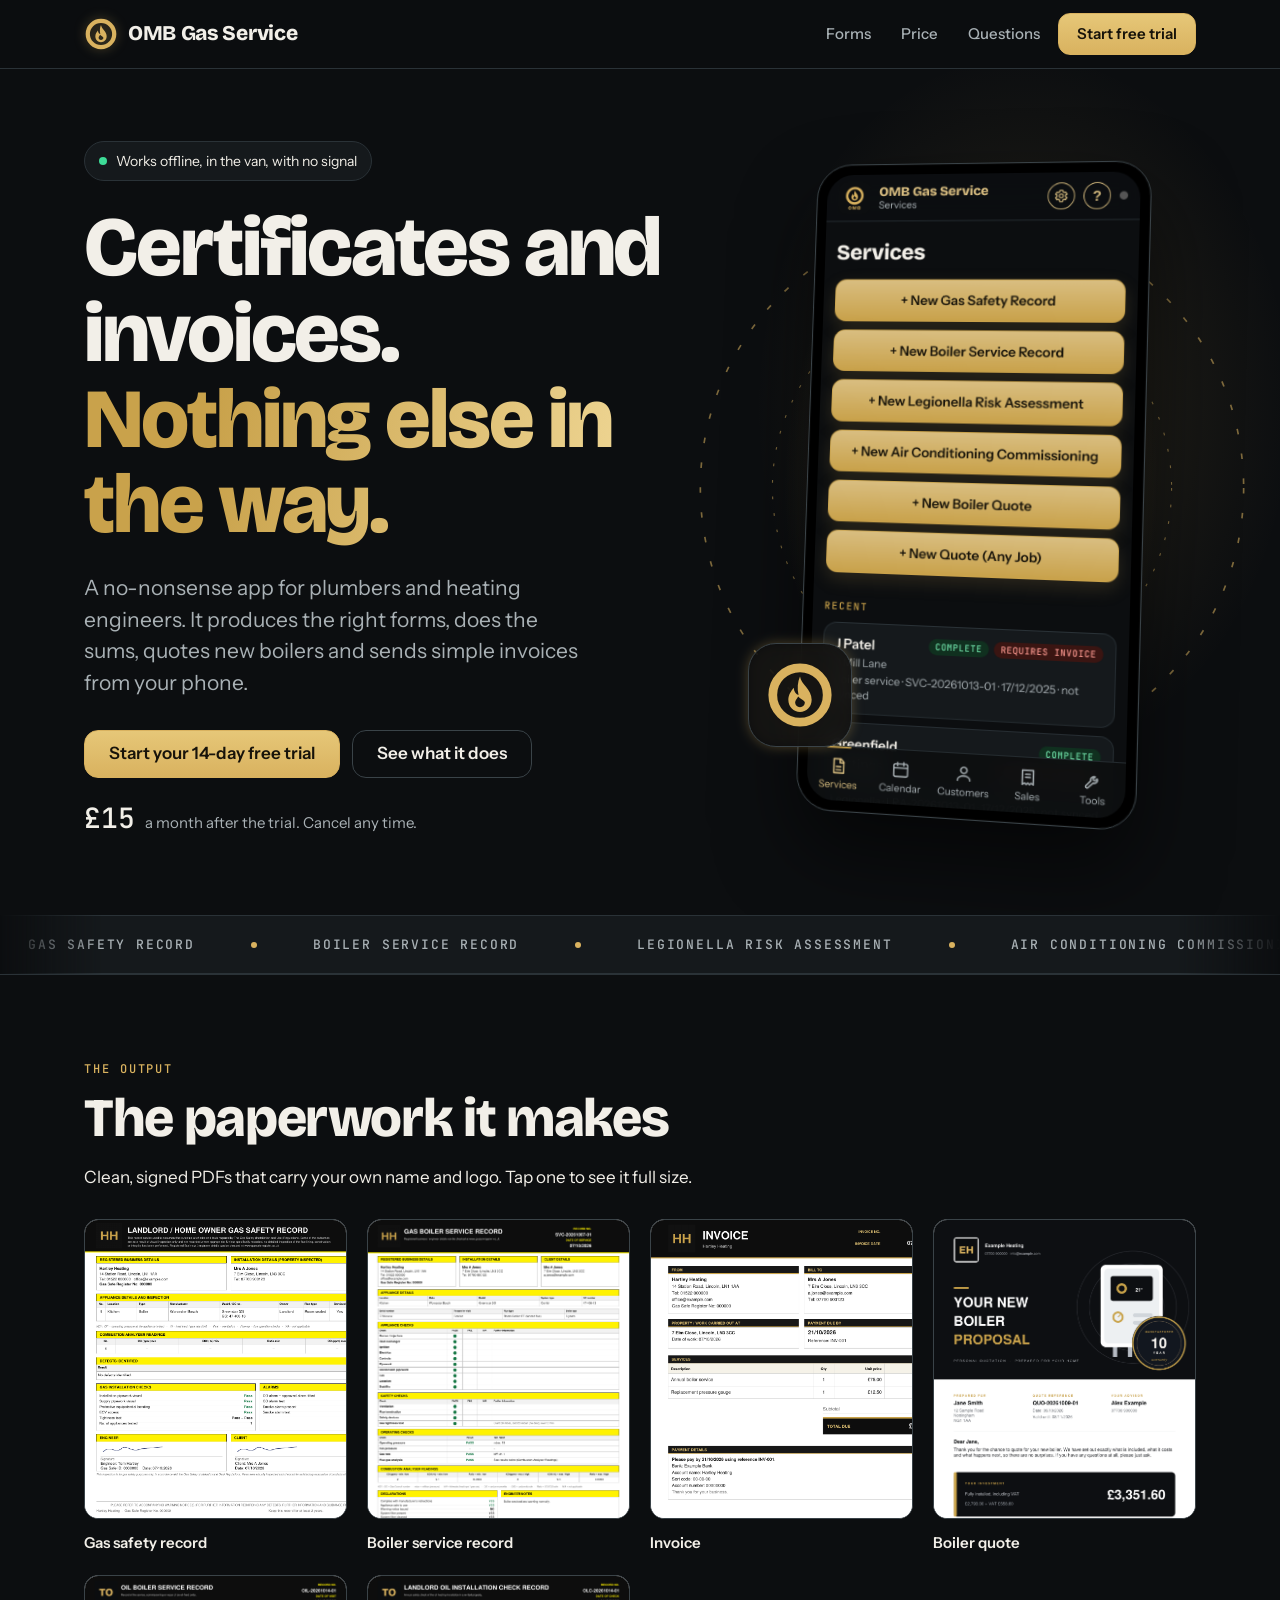
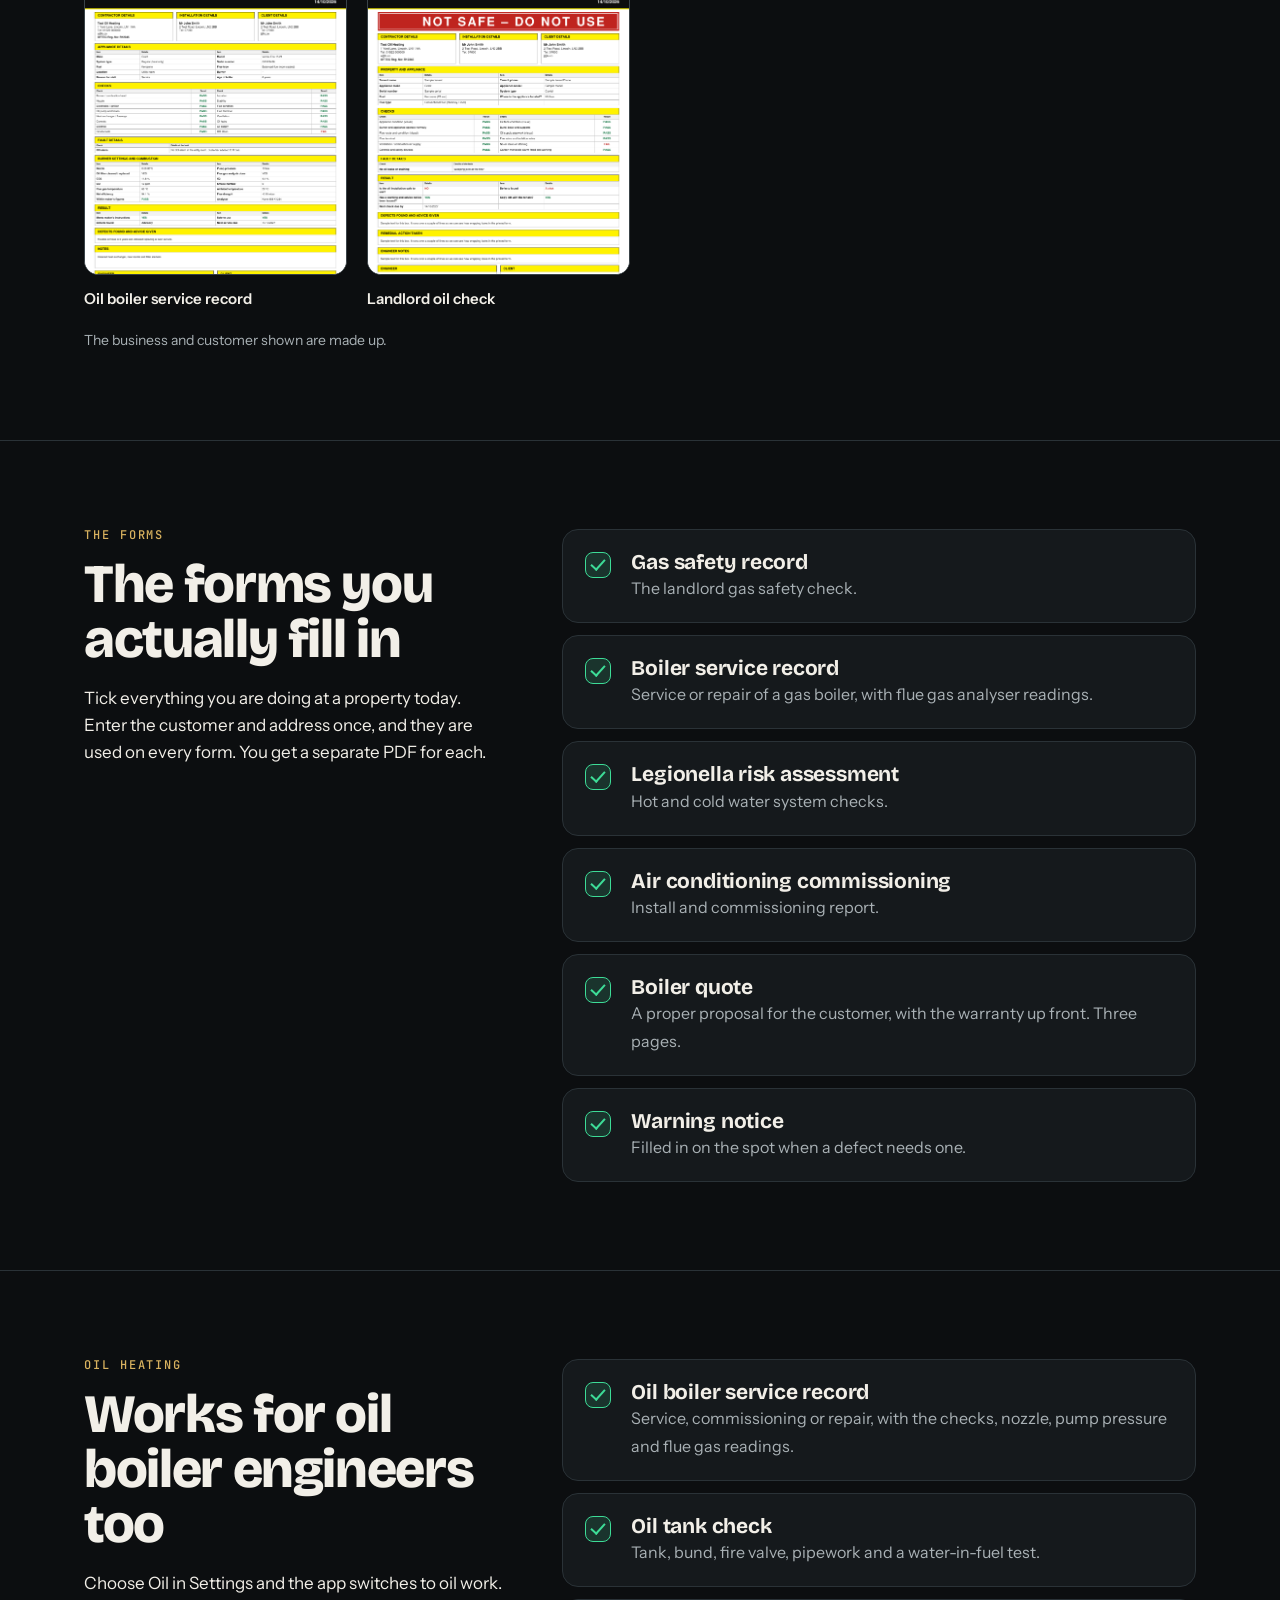
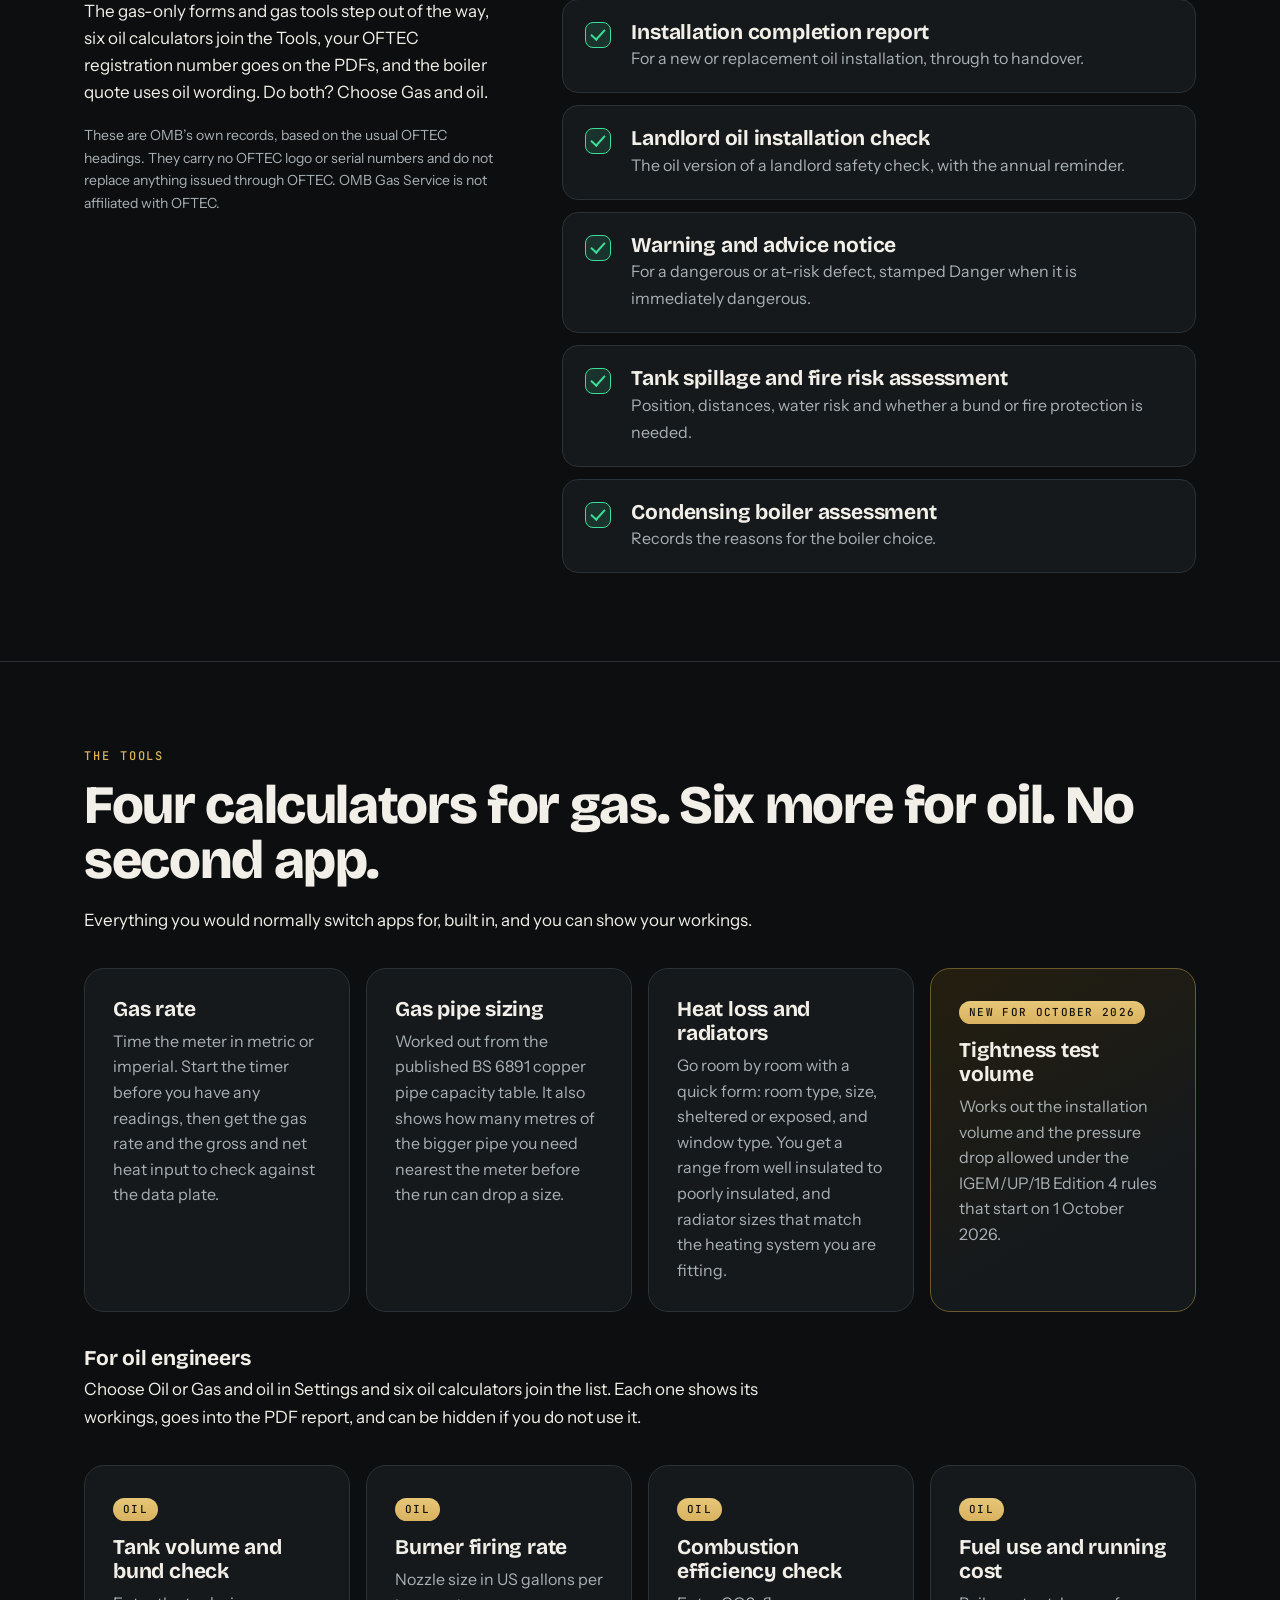
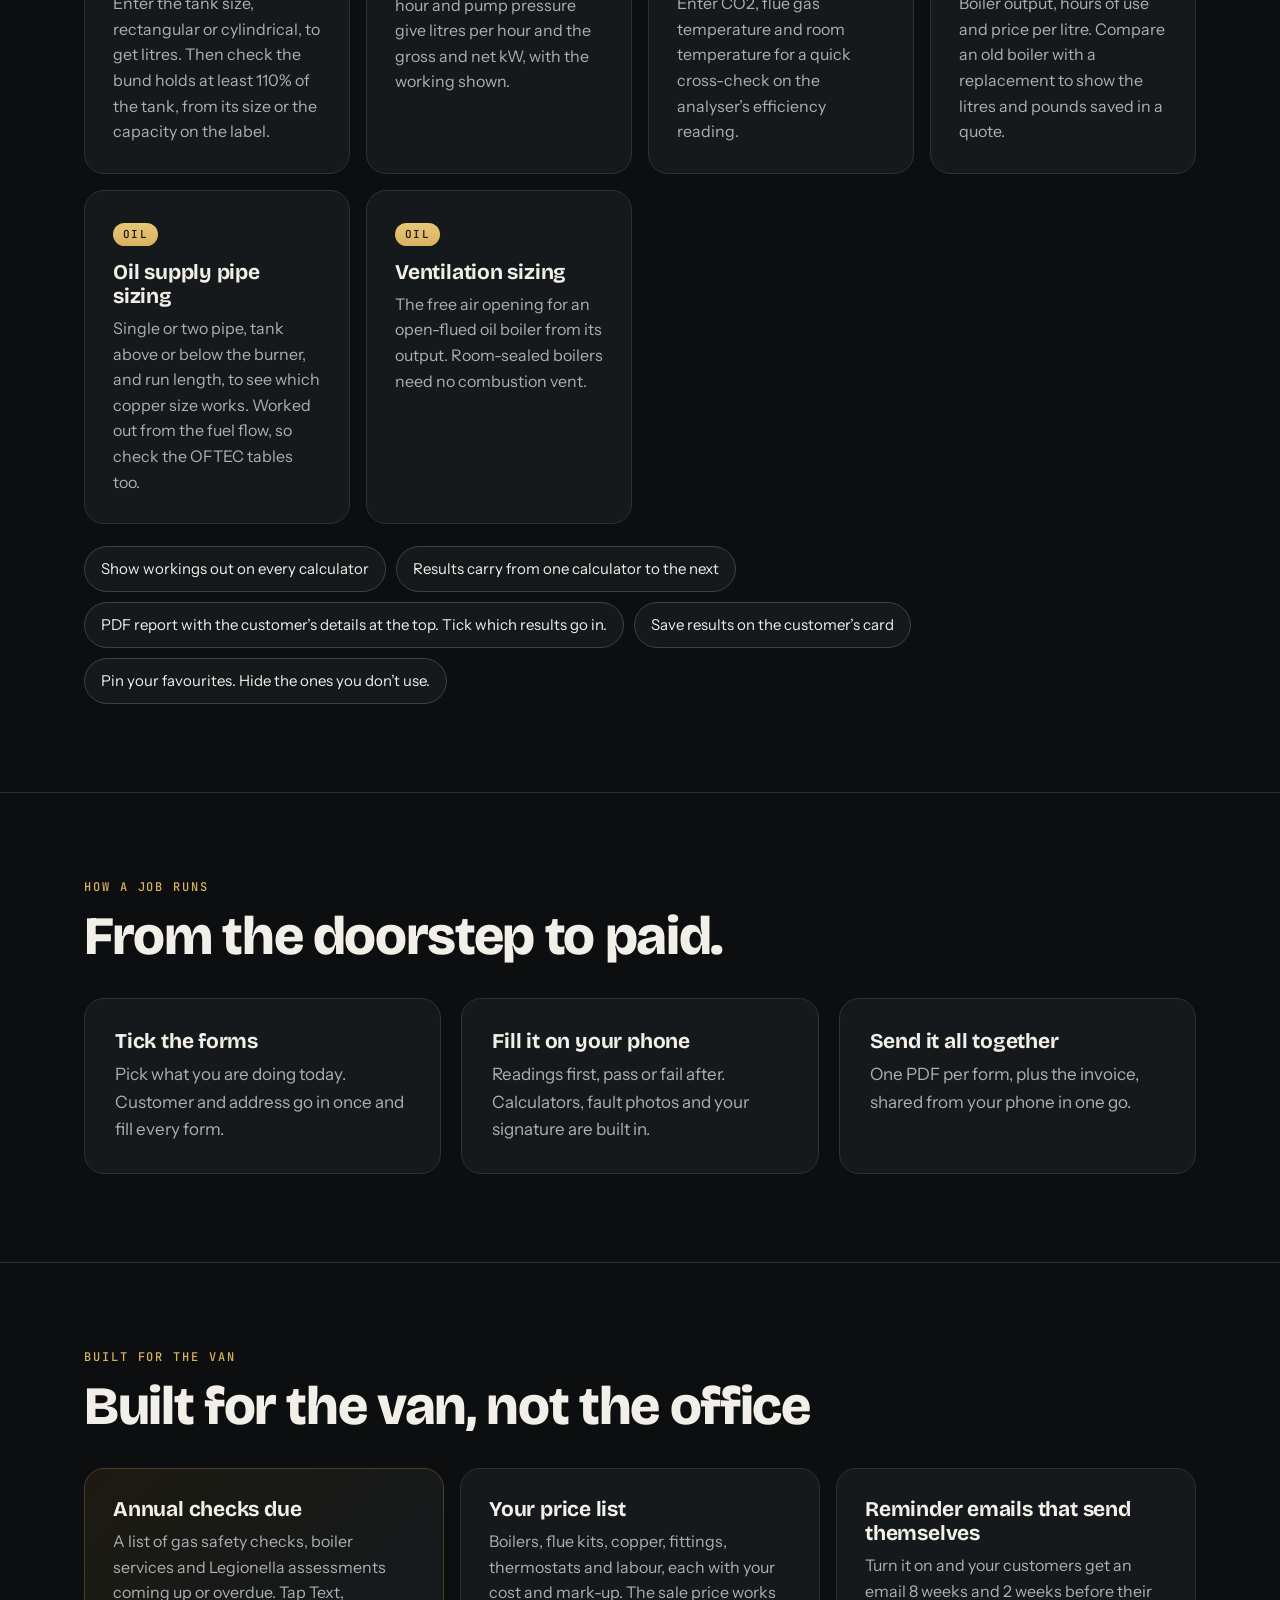
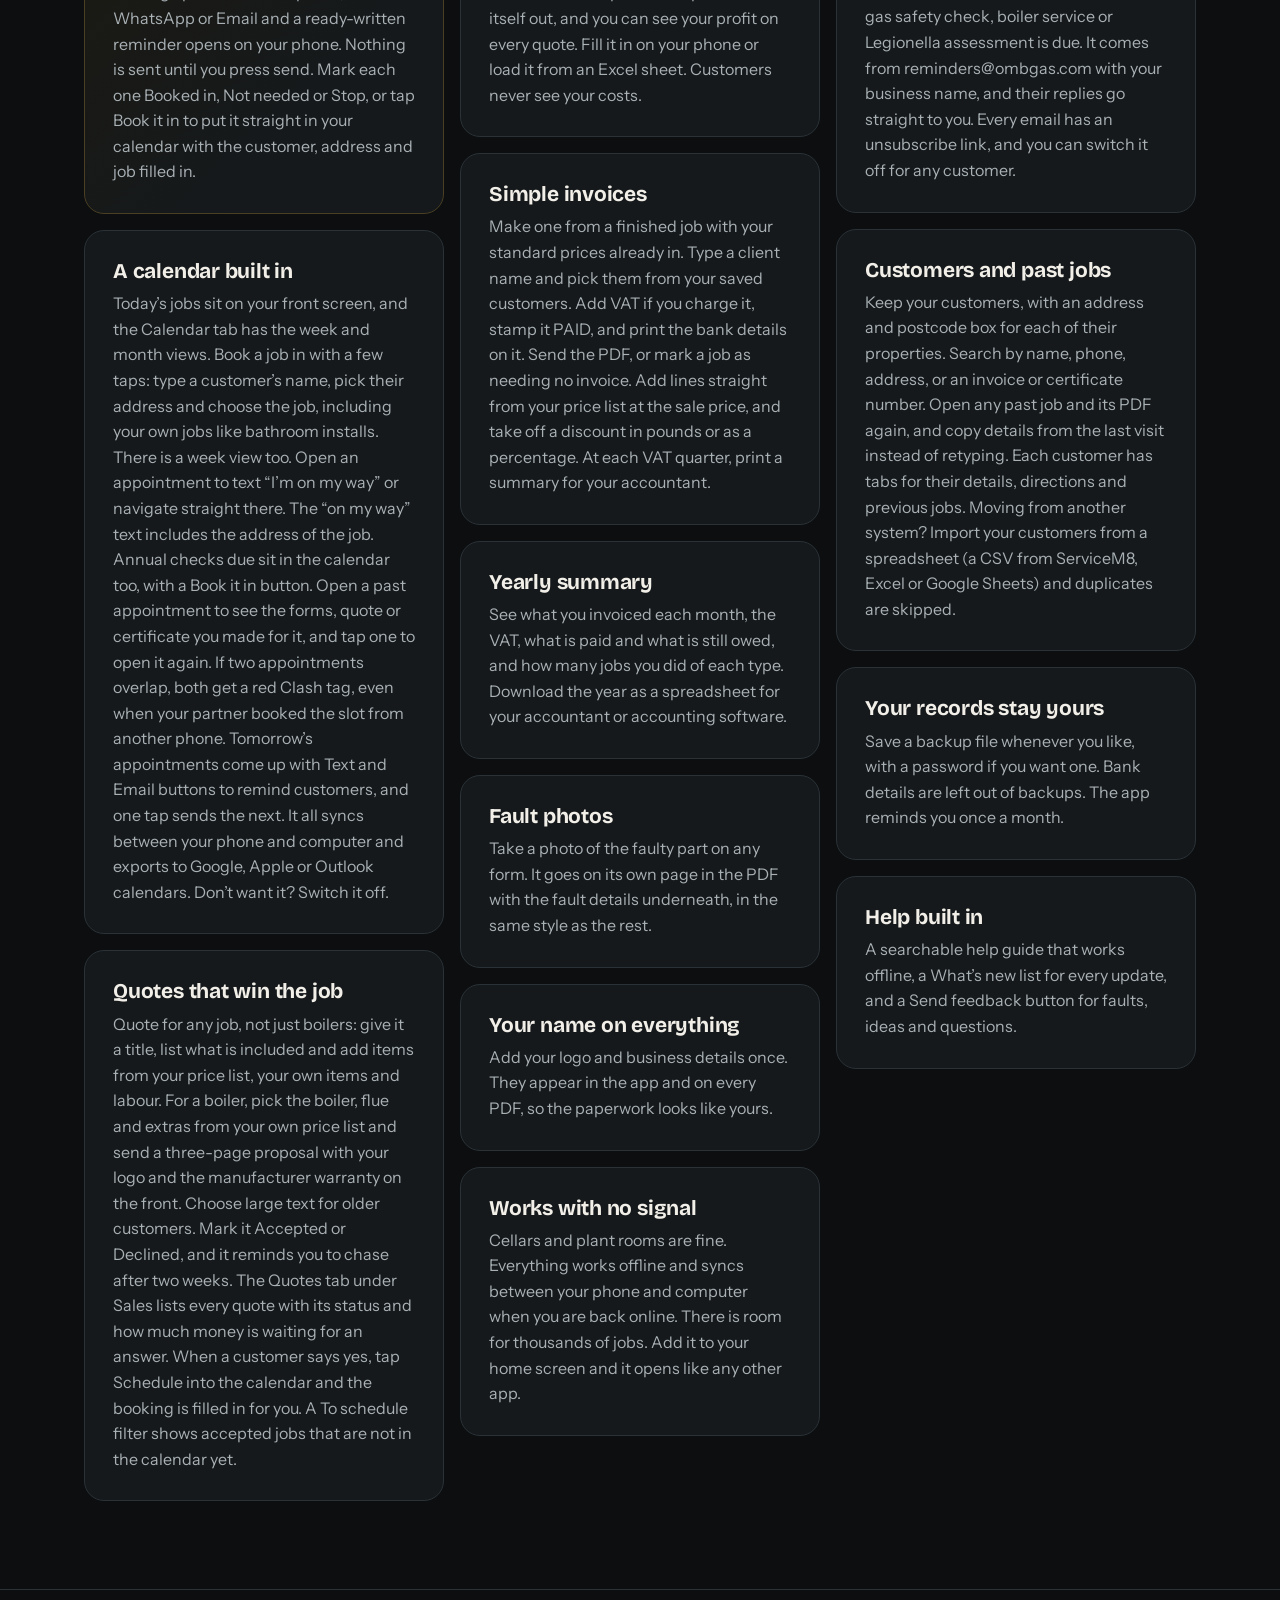
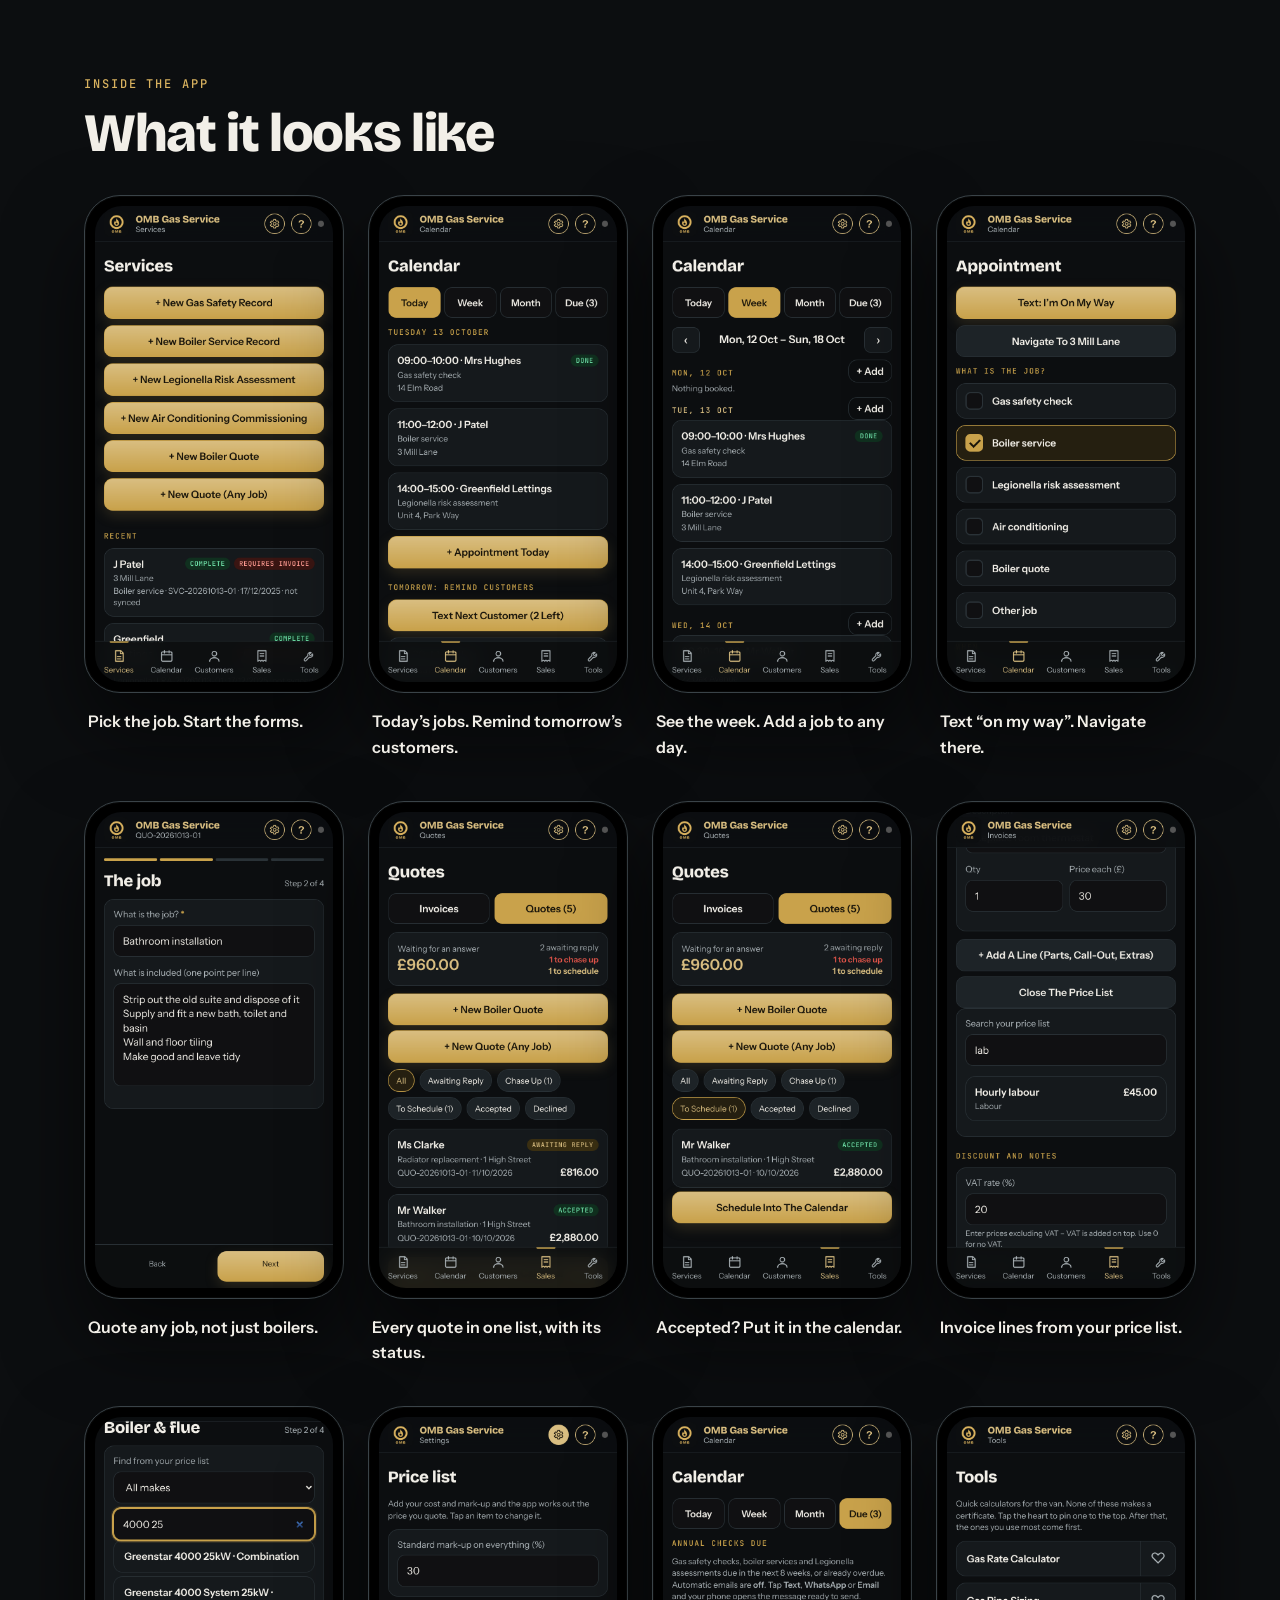
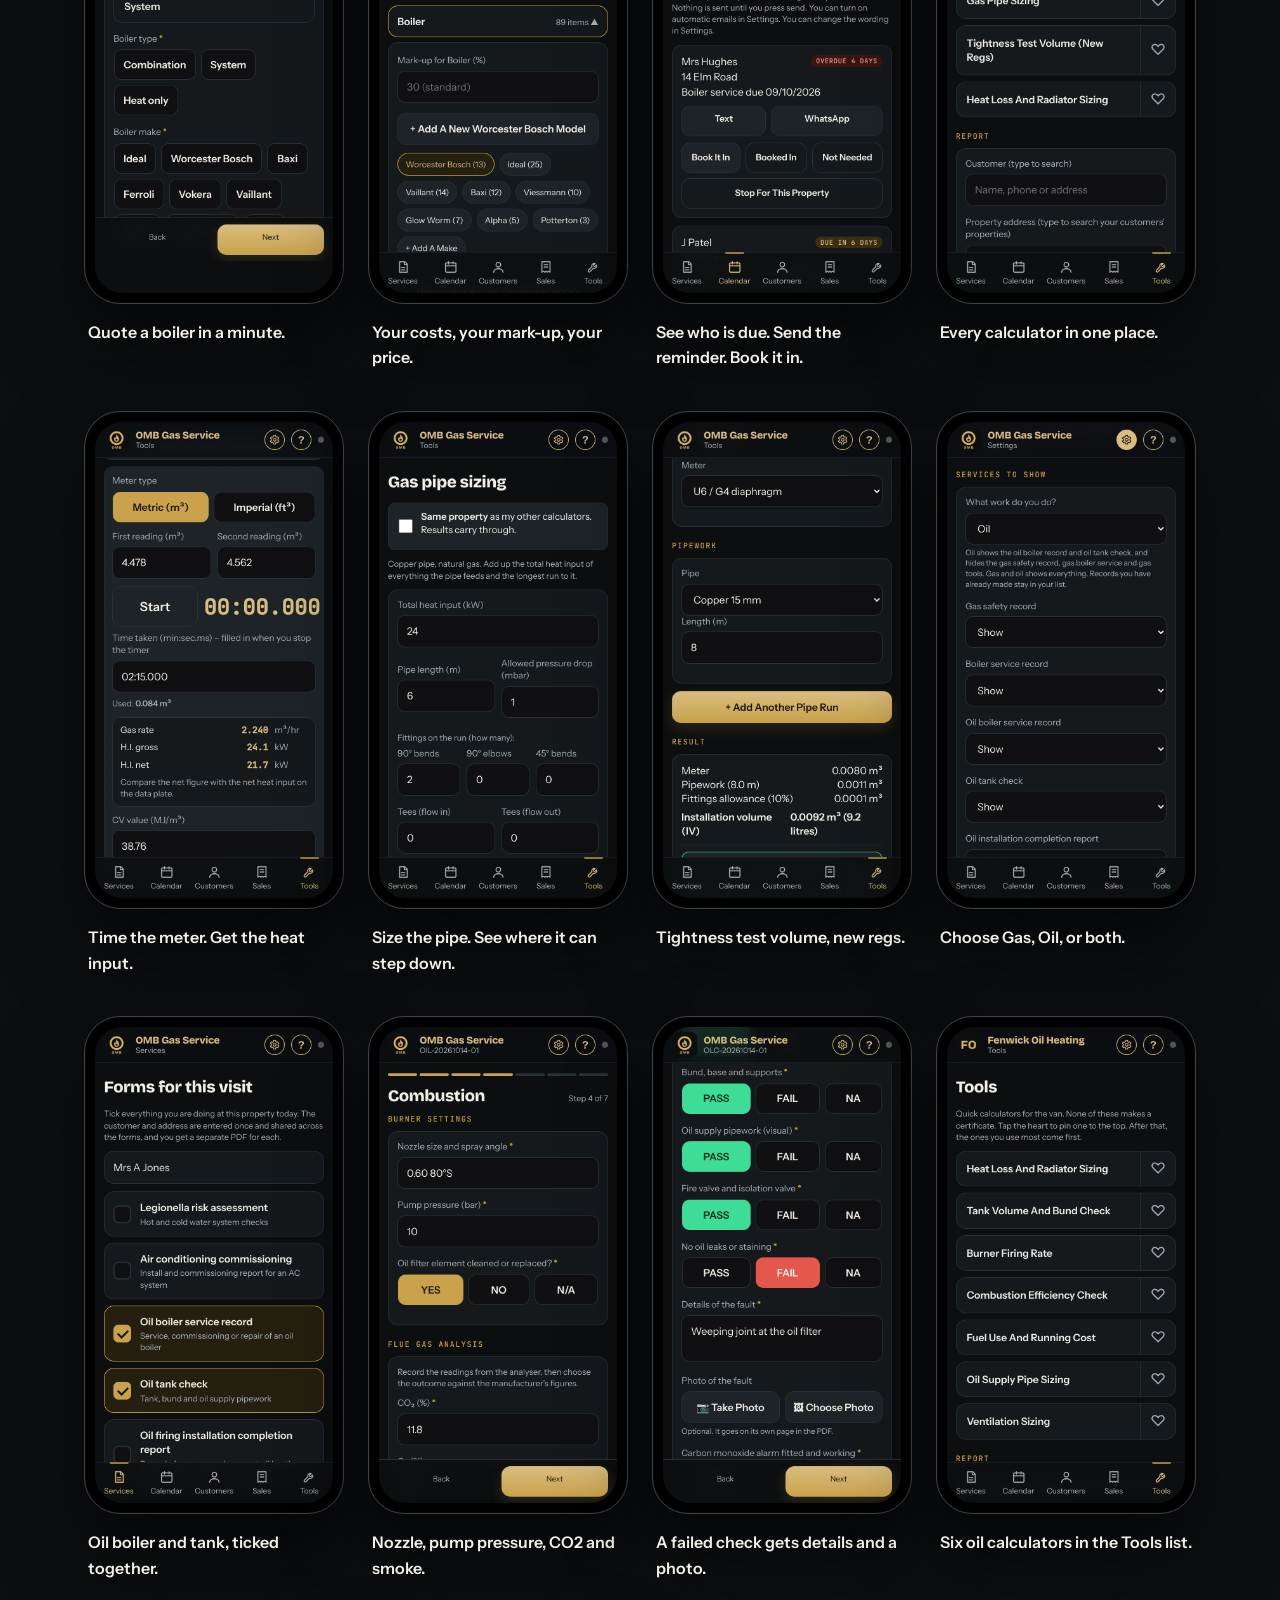
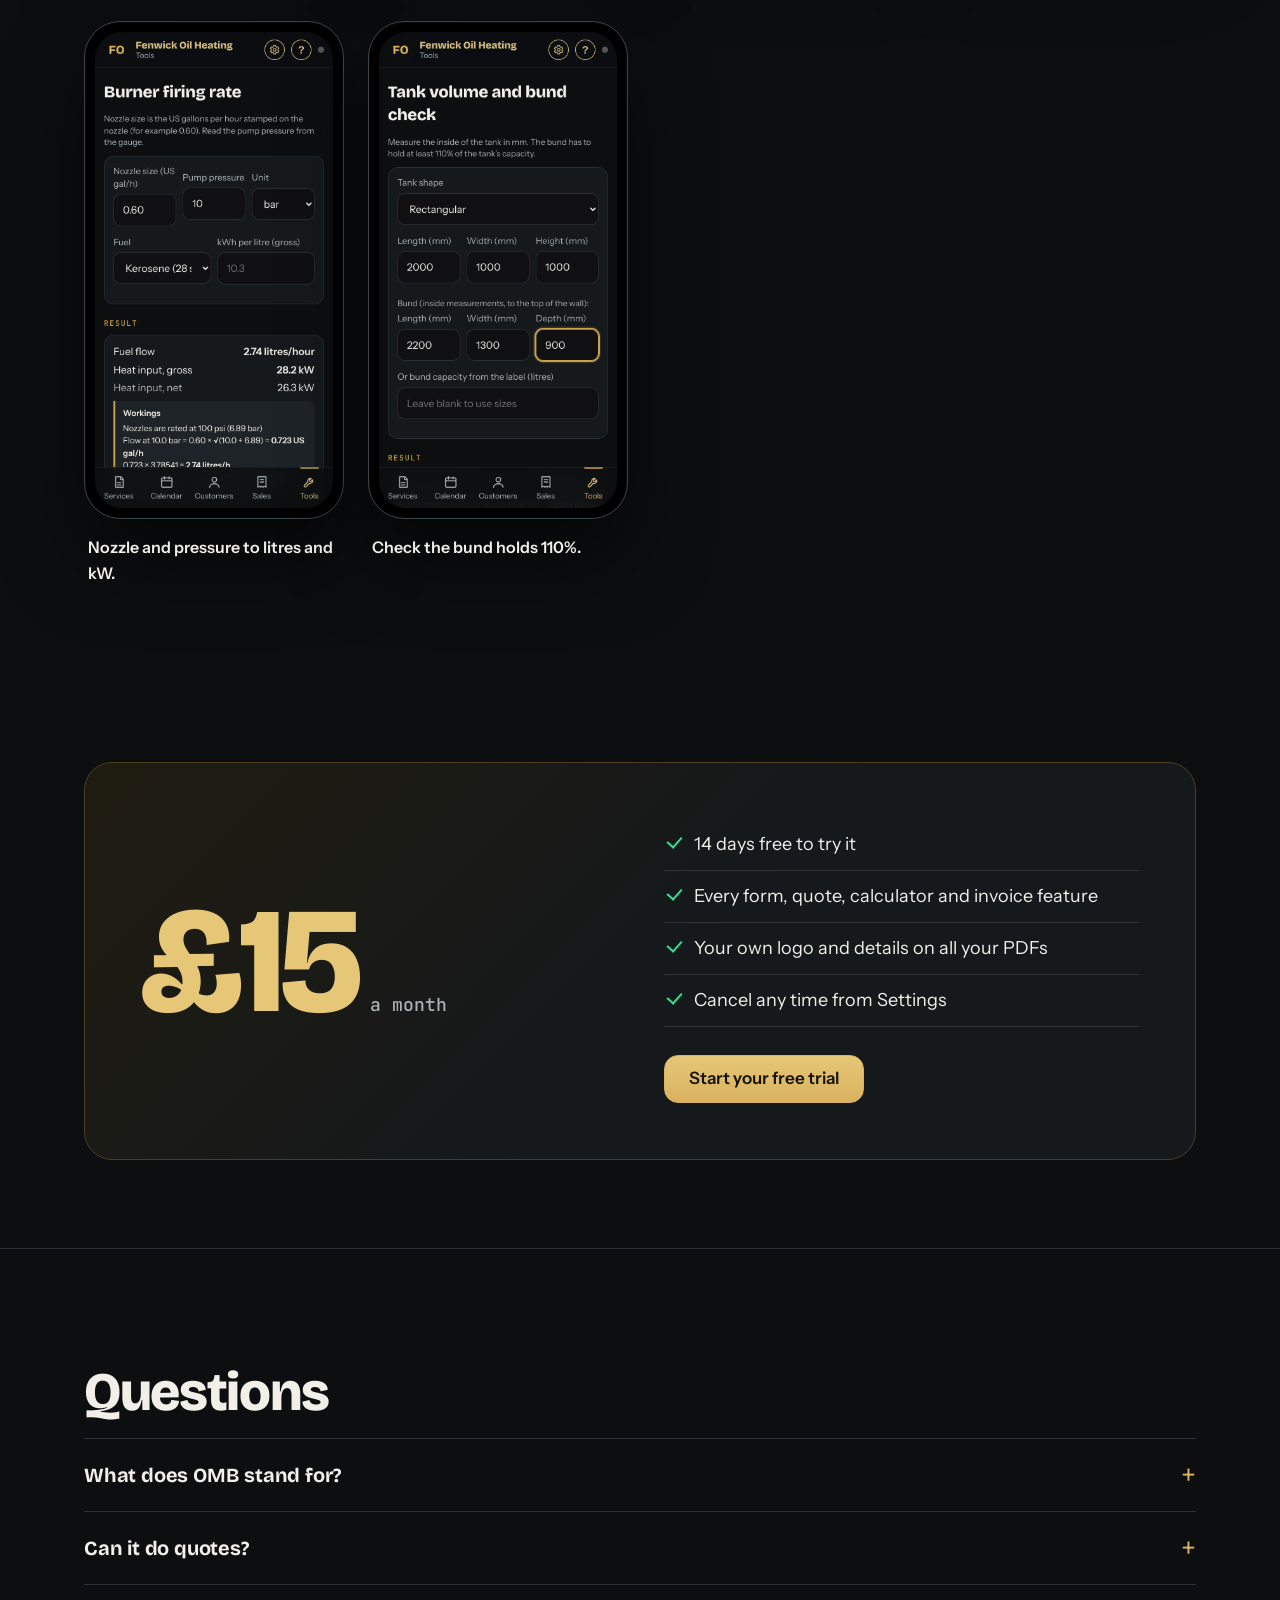
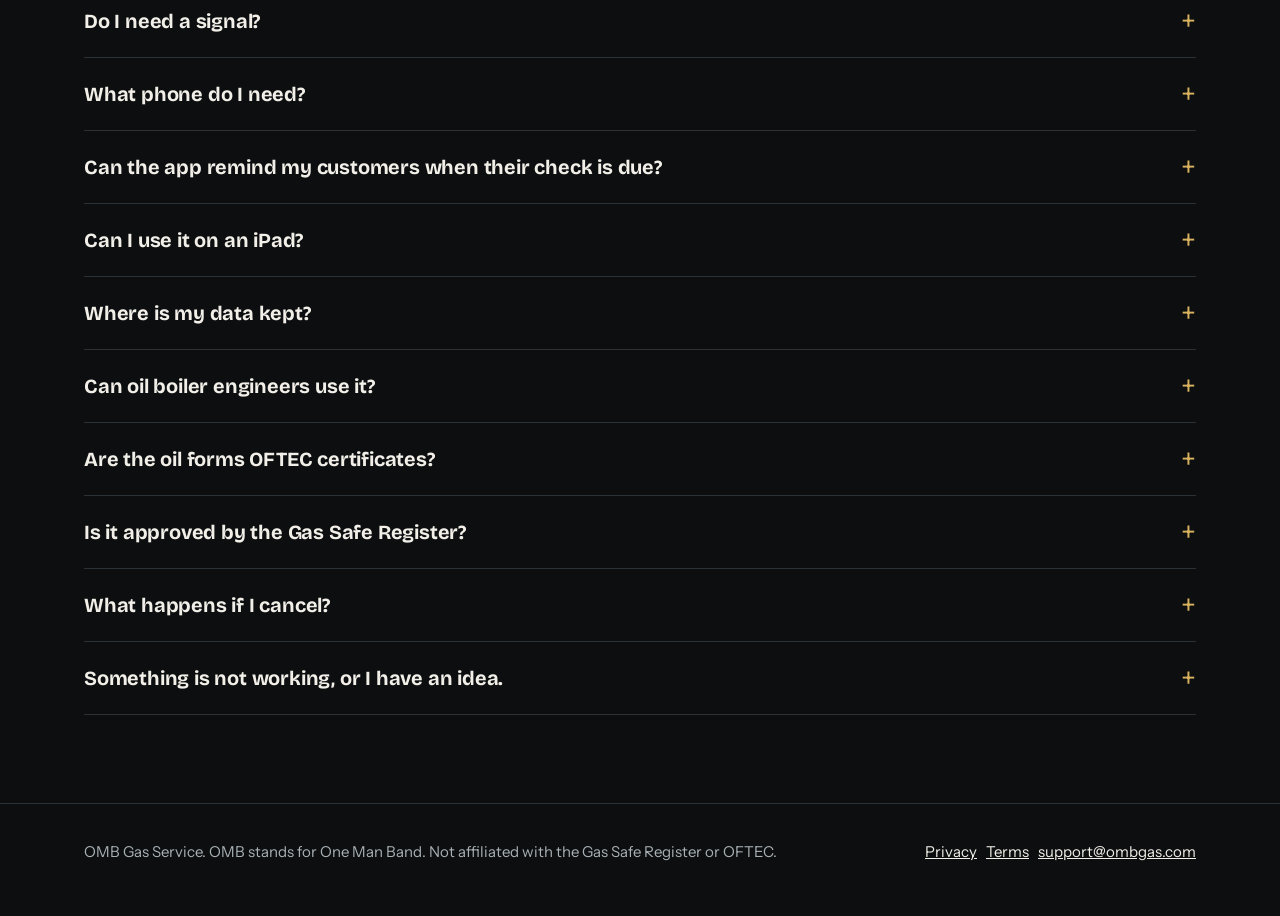
==== commit 0bd8566e: "Website: six oil tools in the Tools section, with screenshots Co-Authored-By: Claude Sonnet 5.5 <nor" ====
--- a/index.html
+++ b/index.html
@@ -96,7 +96,7 @@
     <div>
       <p class="eyebrow rv">Oil heating</p>
       <h2 class="rv">Works for oil boiler engineers too</h2>
-      <p>Choose Oil in Settings and the app switches to oil work. The gas-only forms and gas tools step out of the way, your OFTEC registration number goes on the PDFs, and the boiler quote uses oil wording. Do both? Choose Gas and oil.</p>
+      <p>Choose Oil in Settings and the app switches to oil work. The gas-only forms and gas tools step out of the way, six oil calculators join the Tools, your OFTEC registration number goes on the PDFs, and the boiler quote uses oil wording. Do both? Choose Gas and oil.</p>
       <p class="sheetnote" style="text-align:left">These are OMB’s own records, based on the usual OFTEC headings. They carry no OFTEC logo or serial numbers and do not replace anything issued through OFTEC. OMB Gas Service is not affiliated with OFTEC.</p>
     </div>
     <ul class="forms rv">
@@ -114,13 +114,23 @@
 <section class="s" id="tools">
   <div class="wrap">
     <p class="eyebrow rv">The Tools</p>
-    <h2 class="rv">Four calculators. No second app.</h2>
+    <h2 class="rv">Four calculators for gas. Six more for oil. No second app.</h2>
     <p class="rv">Everything you would normally switch apps for, built in, and you can show your workings.</p>
     <div class="toolgrid rv">
       <div class="tool spot"><h3>Gas rate</h3><p>Time the meter in metric or imperial. Start the timer before you have any readings, then get the gas rate and the gross and net heat input to check against the data plate.</p></div>
       <div class="tool spot"><h3>Gas pipe sizing</h3><p>Worked out from the published BS 6891 copper pipe capacity table. It also shows how many metres of the bigger pipe you need nearest the meter before the run can drop a size.</p></div>
       <div class="tool spot"><h3>Heat loss and radiators</h3><p>Go room by room with a quick form: room type, size, sheltered or exposed, and window type. You get a range from well insulated to poorly insulated, and radiator sizes that match the heating system you are fitting.</p></div>
       <div class="tool spot hot"><span class="tag">New for October 2026</span><h3>Tightness test volume</h3><p>Works out the installation volume and the pressure drop allowed under the IGEM/UP/1B Edition 4 rules that start on 1 October 2026.</p></div>
+    </div>
+    <h3 class="rv" style="margin:34px 0 6px">For oil engineers</h3>
+    <p class="rv">Choose Oil or Gas and oil in Settings and six oil calculators join the list. Each one shows its workings, goes into the PDF report, and can be hidden if you do not use it.</p>
+    <div class="toolgrid rv">
+      <div class="tool spot"><span class="tag">Oil</span><h3>Tank volume and bund check</h3><p>Enter the tank size, rectangular or cylindrical, to get litres. Then check the bund holds at least 110% of the tank, from its size or the capacity on the label.</p></div>
+      <div class="tool spot"><span class="tag">Oil</span><h3>Burner firing rate</h3><p>Nozzle size in US gallons per hour and pump pressure give litres per hour and the gross and net kW, with the working shown.</p></div>
+      <div class="tool spot"><span class="tag">Oil</span><h3>Combustion efficiency check</h3><p>Enter CO2, flue gas temperature and room temperature for a quick cross-check on the analyser’s efficiency reading.</p></div>
+      <div class="tool spot"><span class="tag">Oil</span><h3>Fuel use and running cost</h3><p>Boiler output, hours of use and price per litre. Compare an old boiler with a replacement to show the litres and pounds saved in a quote.</p></div>
+      <div class="tool spot"><span class="tag">Oil</span><h3>Oil supply pipe sizing</h3><p>Single or two pipe, tank above or below the burner, and run length, to see which copper size works. Worked out from the fuel flow, so check the OFTEC tables too.</p></div>
+      <div class="tool spot"><span class="tag">Oil</span><h3>Ventilation sizing</h3><p>The free air opening for an open-flued oil boiler from its output. Room-sealed boilers need no combustion vent.</p></div>
     </div>
     <ul class="chips rv">
       <li>Show workings out on every calculator</li>
@@ -190,6 +200,9 @@
       <figure class="shot"><div class="phone"><img src="img/shot-17.png" width="750" height="1500" alt="Forms for this visit showing the oil boiler service record and oil tank check ticked" loading="lazy"></div><figcaption>Oil boiler and tank, ticked together.</figcaption></figure>
       <figure class="shot"><div class="phone"><img src="img/shot-18.png" width="750" height="1500" alt="The oil boiler service combustion step with nozzle, pump pressure and flue gas readings" loading="lazy"></div><figcaption>Nozzle, pump pressure, CO2 and smoke.</figcaption></figure>
       <figure class="shot"><div class="phone"><img src="img/shot-19.png" width="750" height="1500" alt="A landlord oil check with a failed check and a space for details and a photo" loading="lazy"></div><figcaption>A failed check gets details and a photo.</figcaption></figure>
+      <figure class="shot"><div class="phone"><img src="img/shot-20.png" width="750" height="1500" alt="The Tools list for an oil engineer with tank volume, firing rate, efficiency, fuel cost, pipe sizing and ventilation" loading="lazy"></div><figcaption>Six oil calculators in the Tools list.</figcaption></figure>
+      <figure class="shot"><div class="phone"><img src="img/shot-21.png" width="750" height="1500" alt="Burner firing rate showing litres per hour and kW from the nozzle size and pump pressure" loading="lazy"></div><figcaption>Nozzle and pressure to litres and kW.</figcaption></figure>
+      <figure class="shot"><div class="phone"><img src="img/shot-22.png" width="750" height="1500" alt="Tank volume and bund check showing whether the bund holds 110 percent" loading="lazy"></div><figcaption>Check the bund holds 110%.</figcaption></figure>
     </div>
   </div>
 </section>
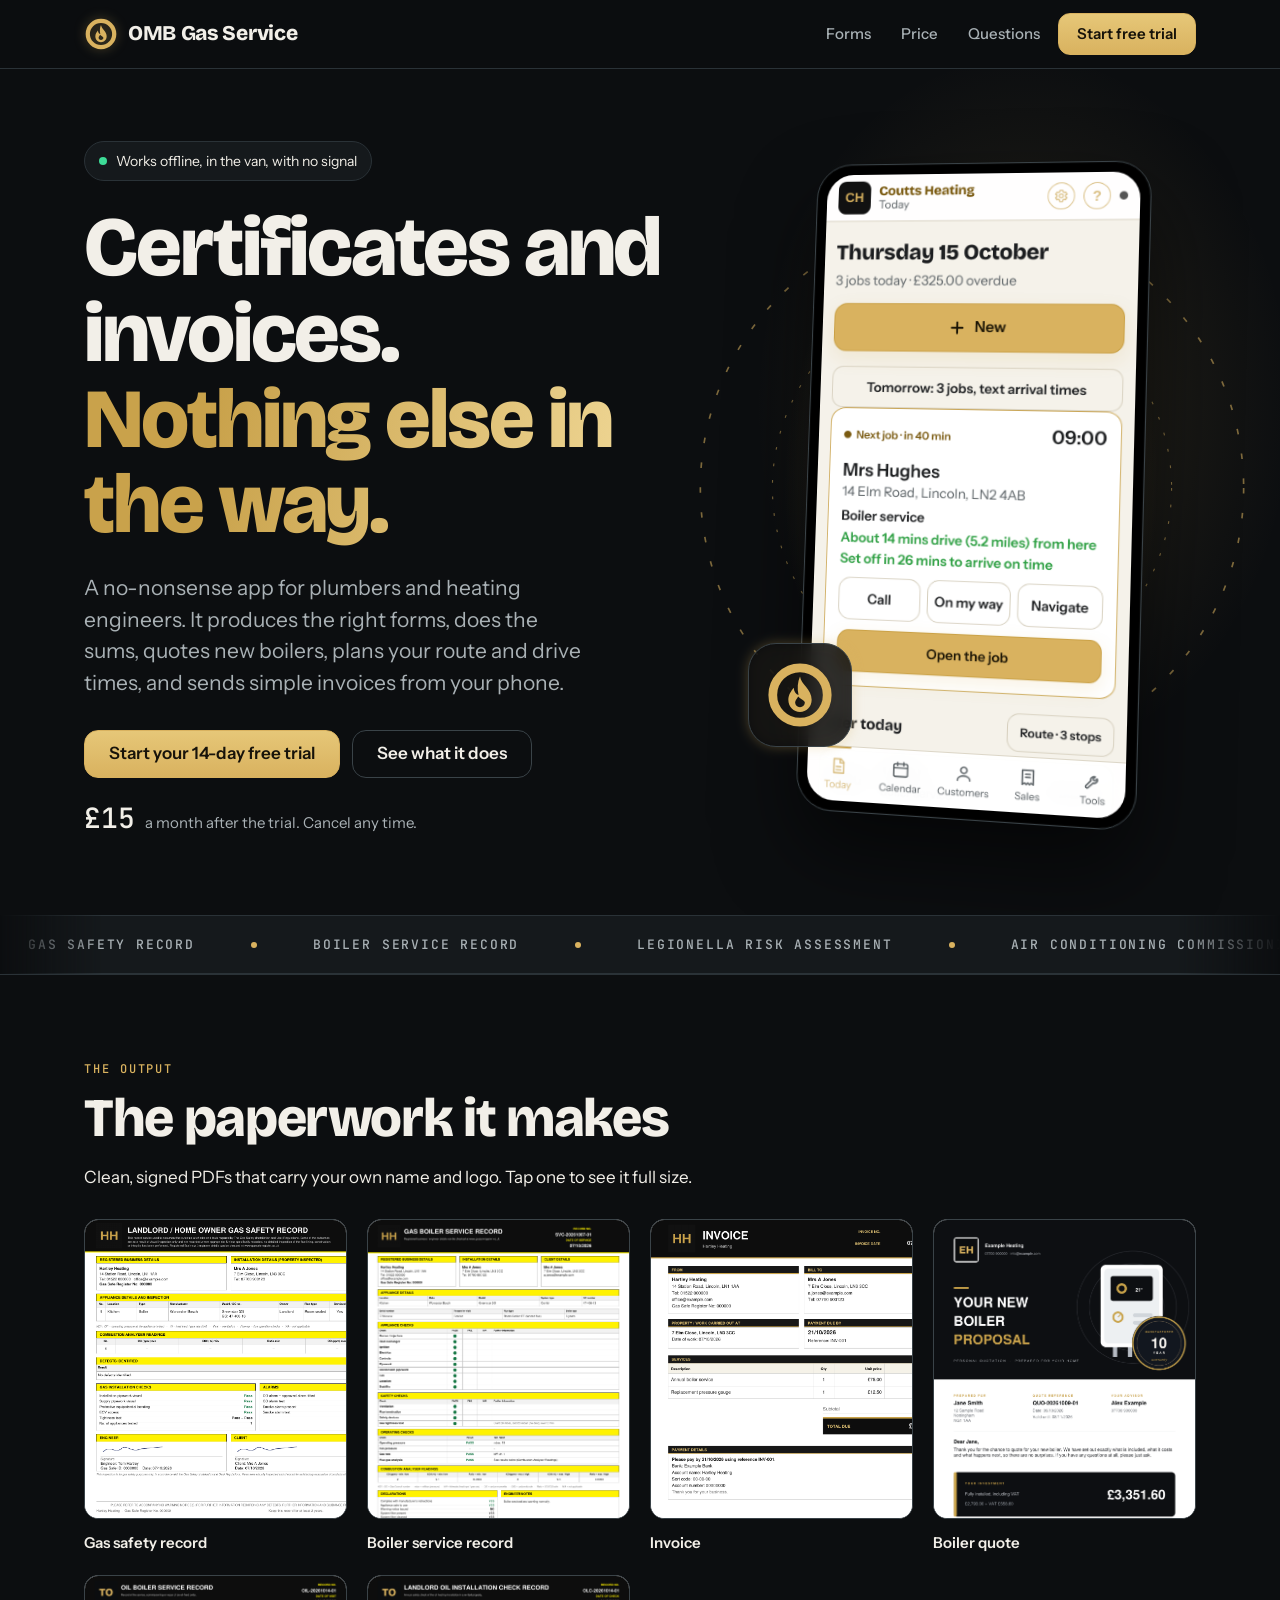
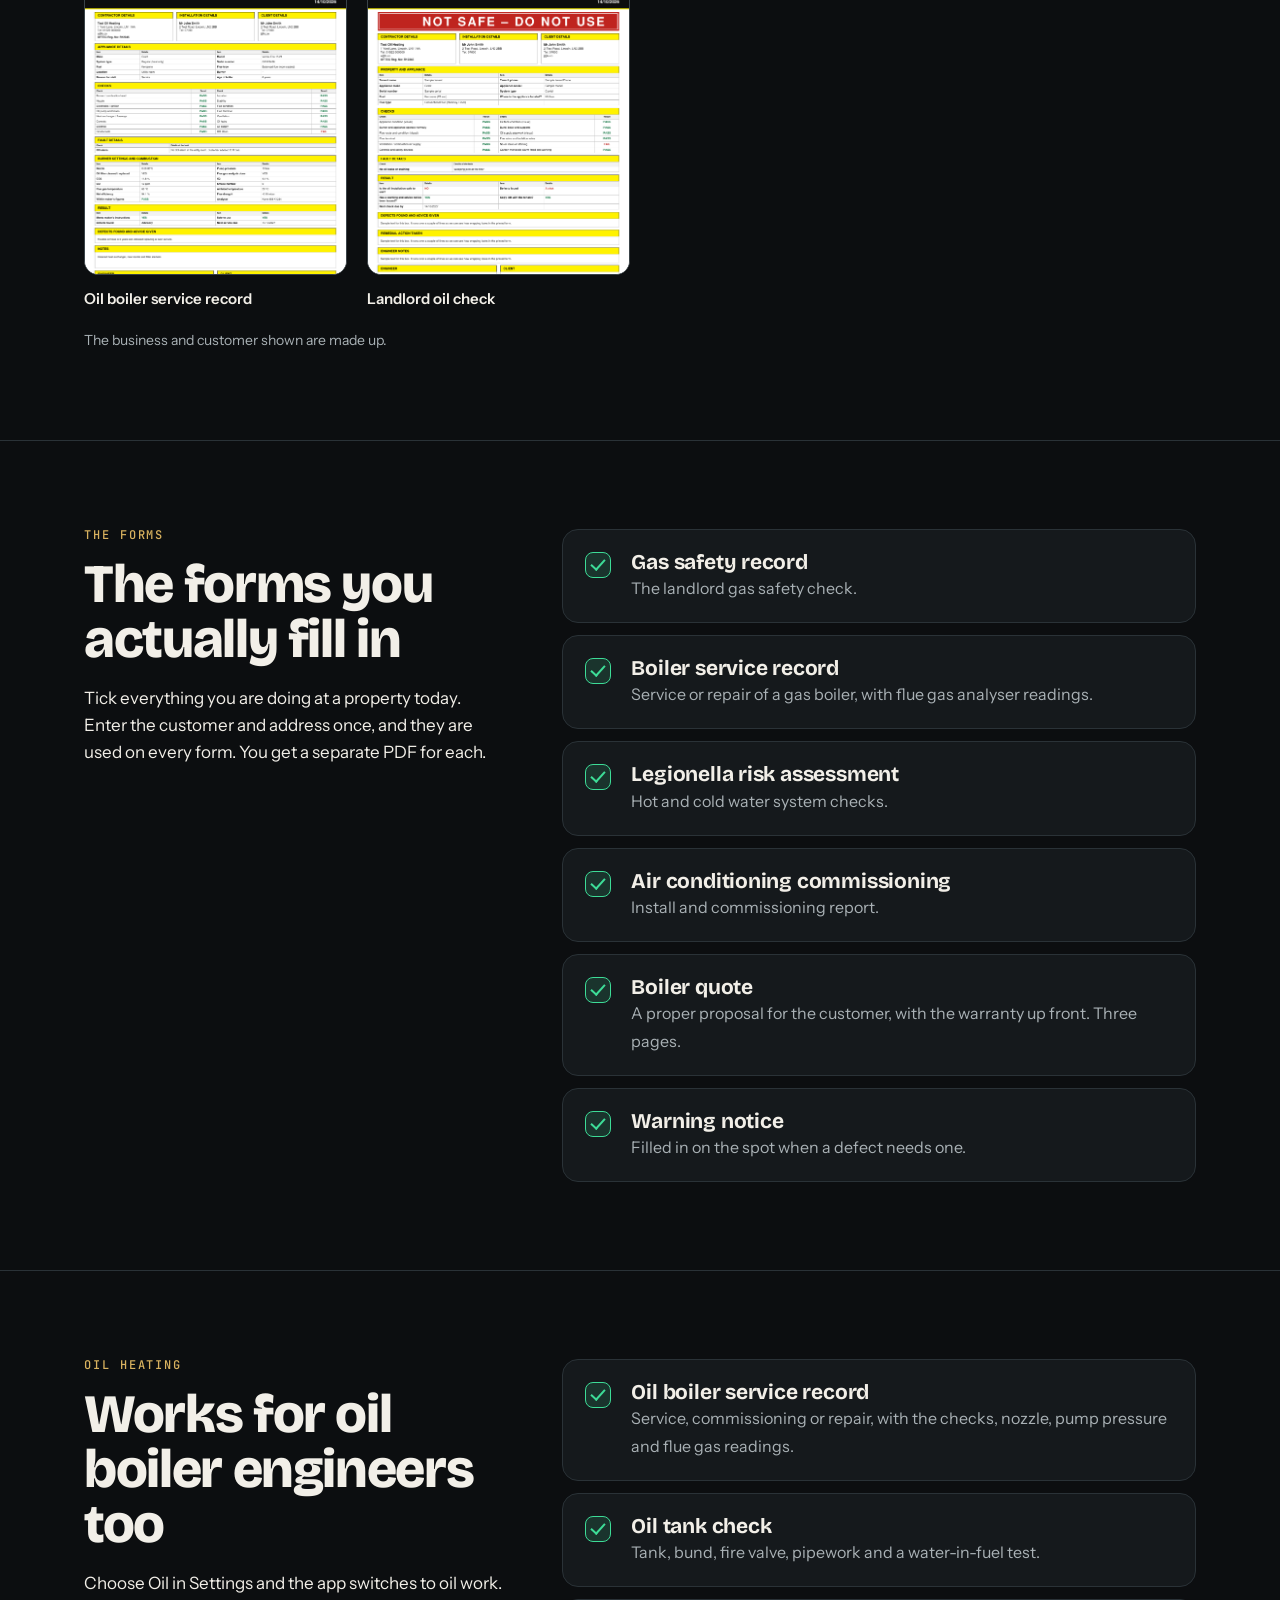
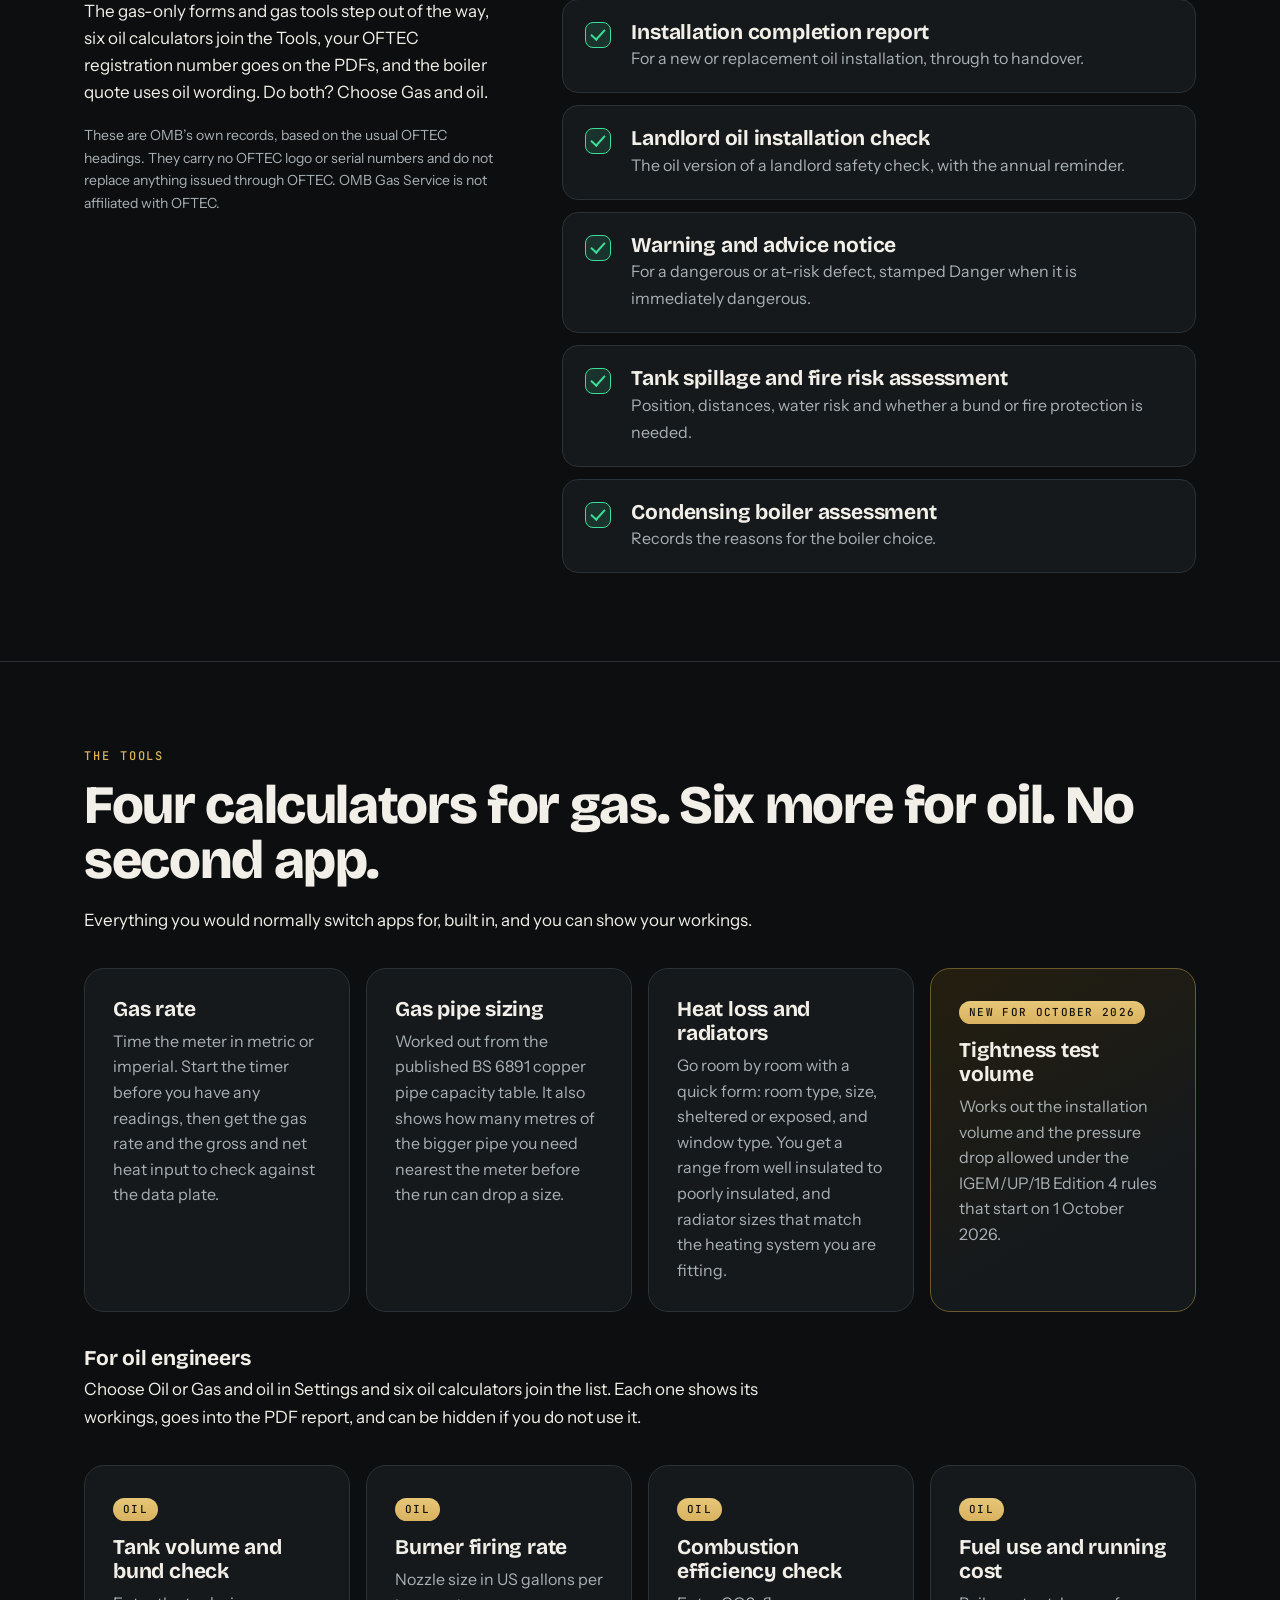
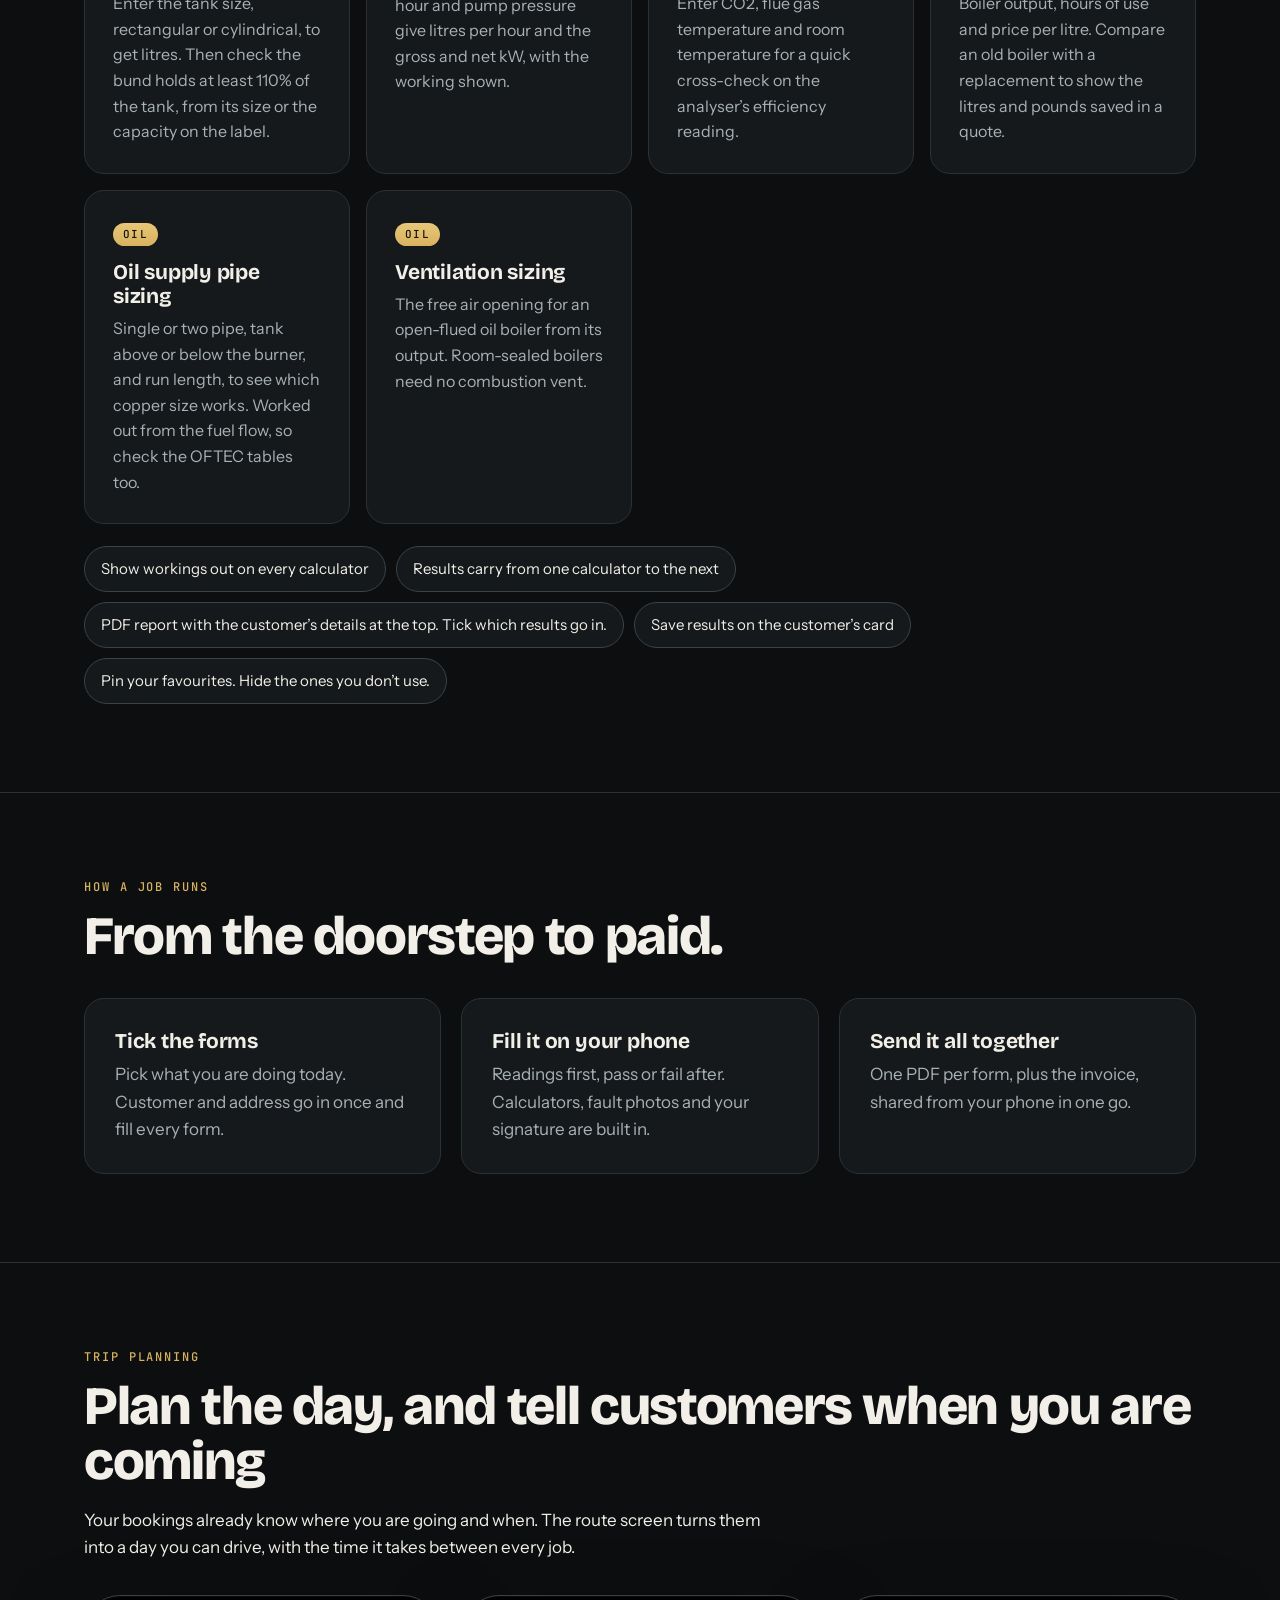
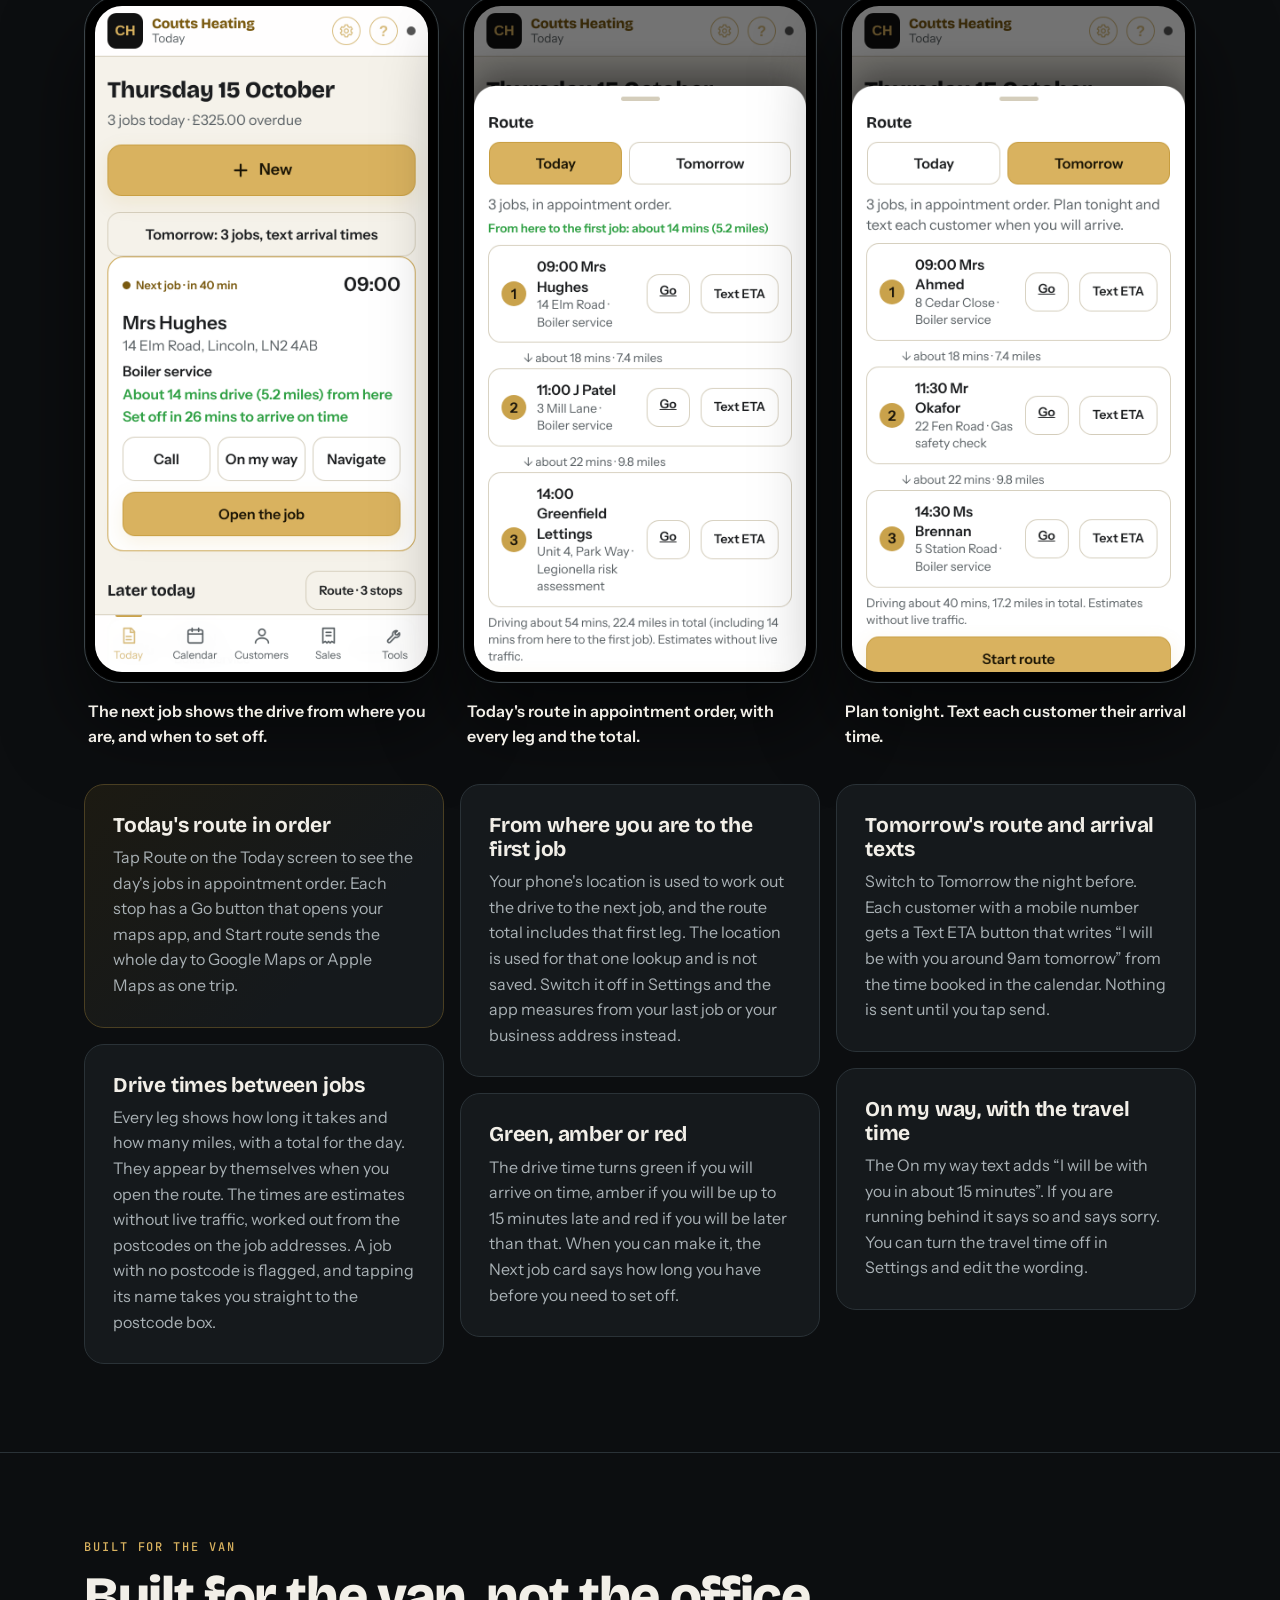
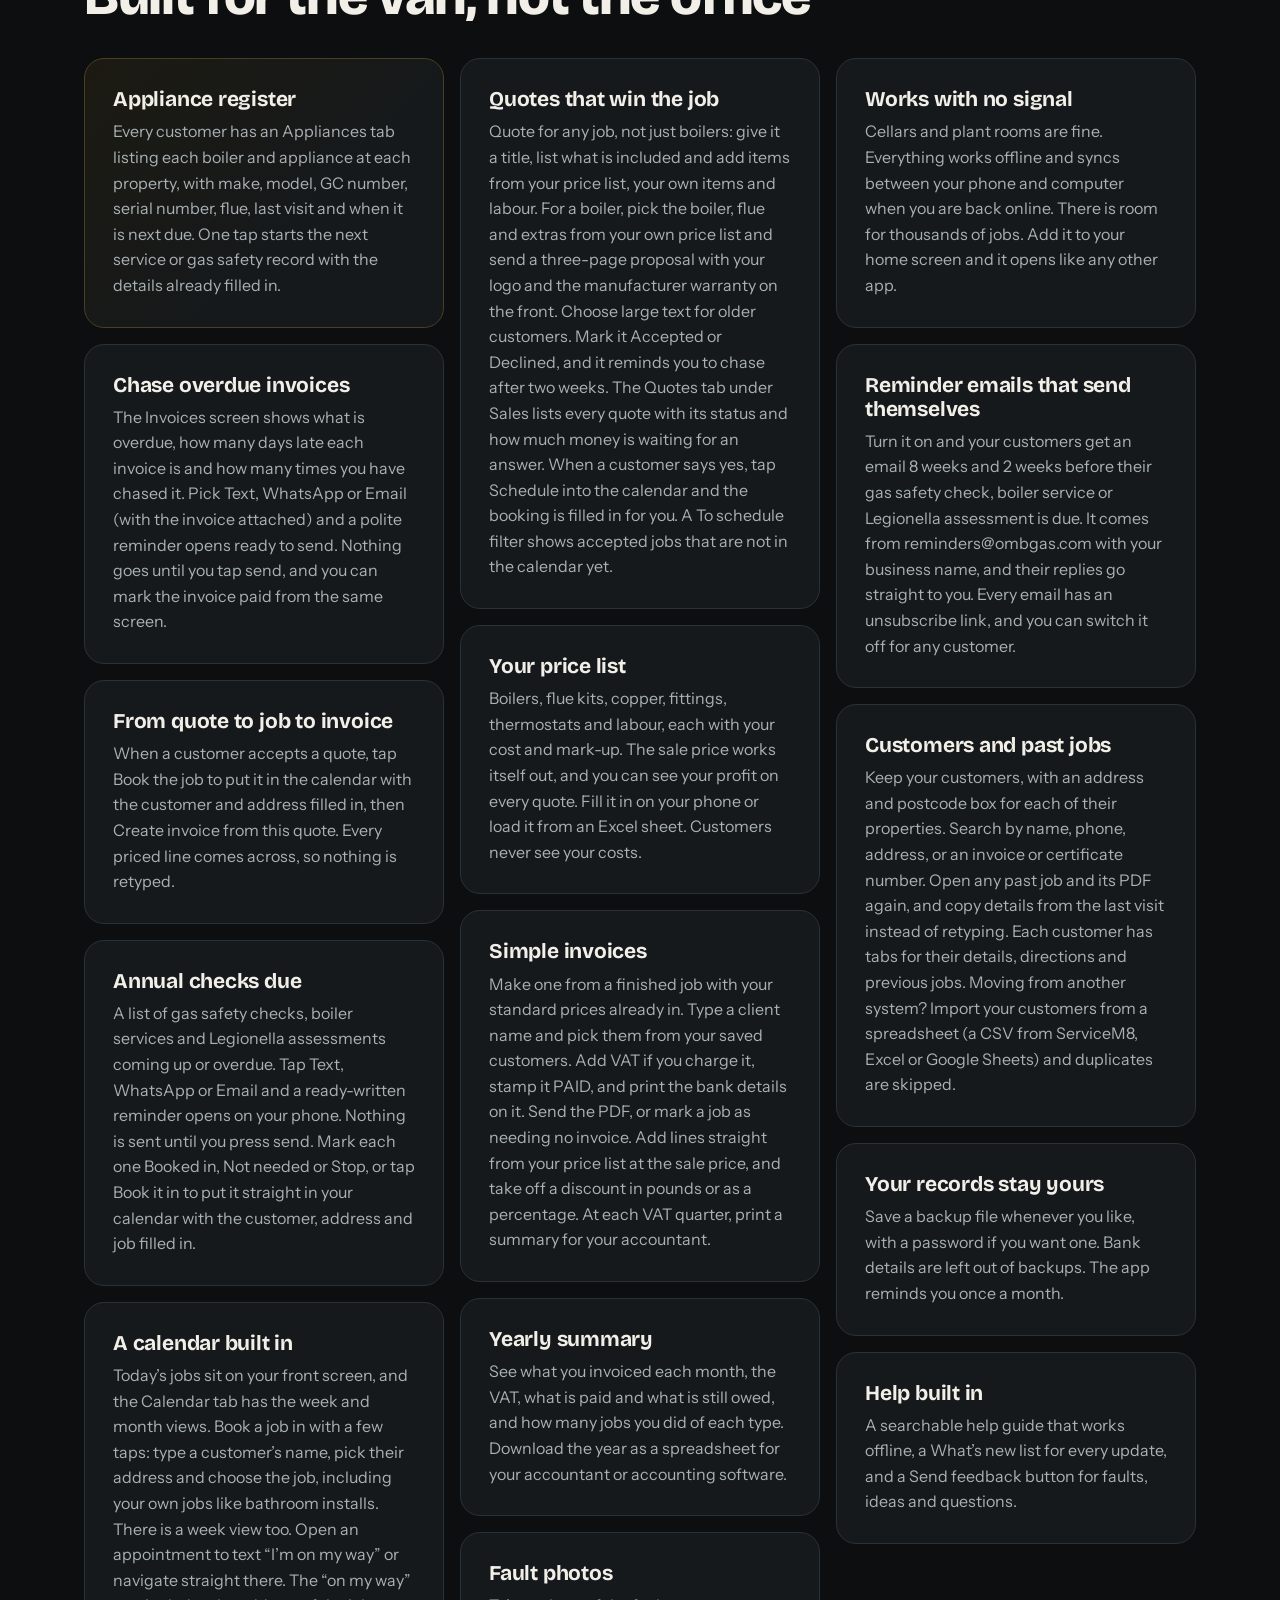
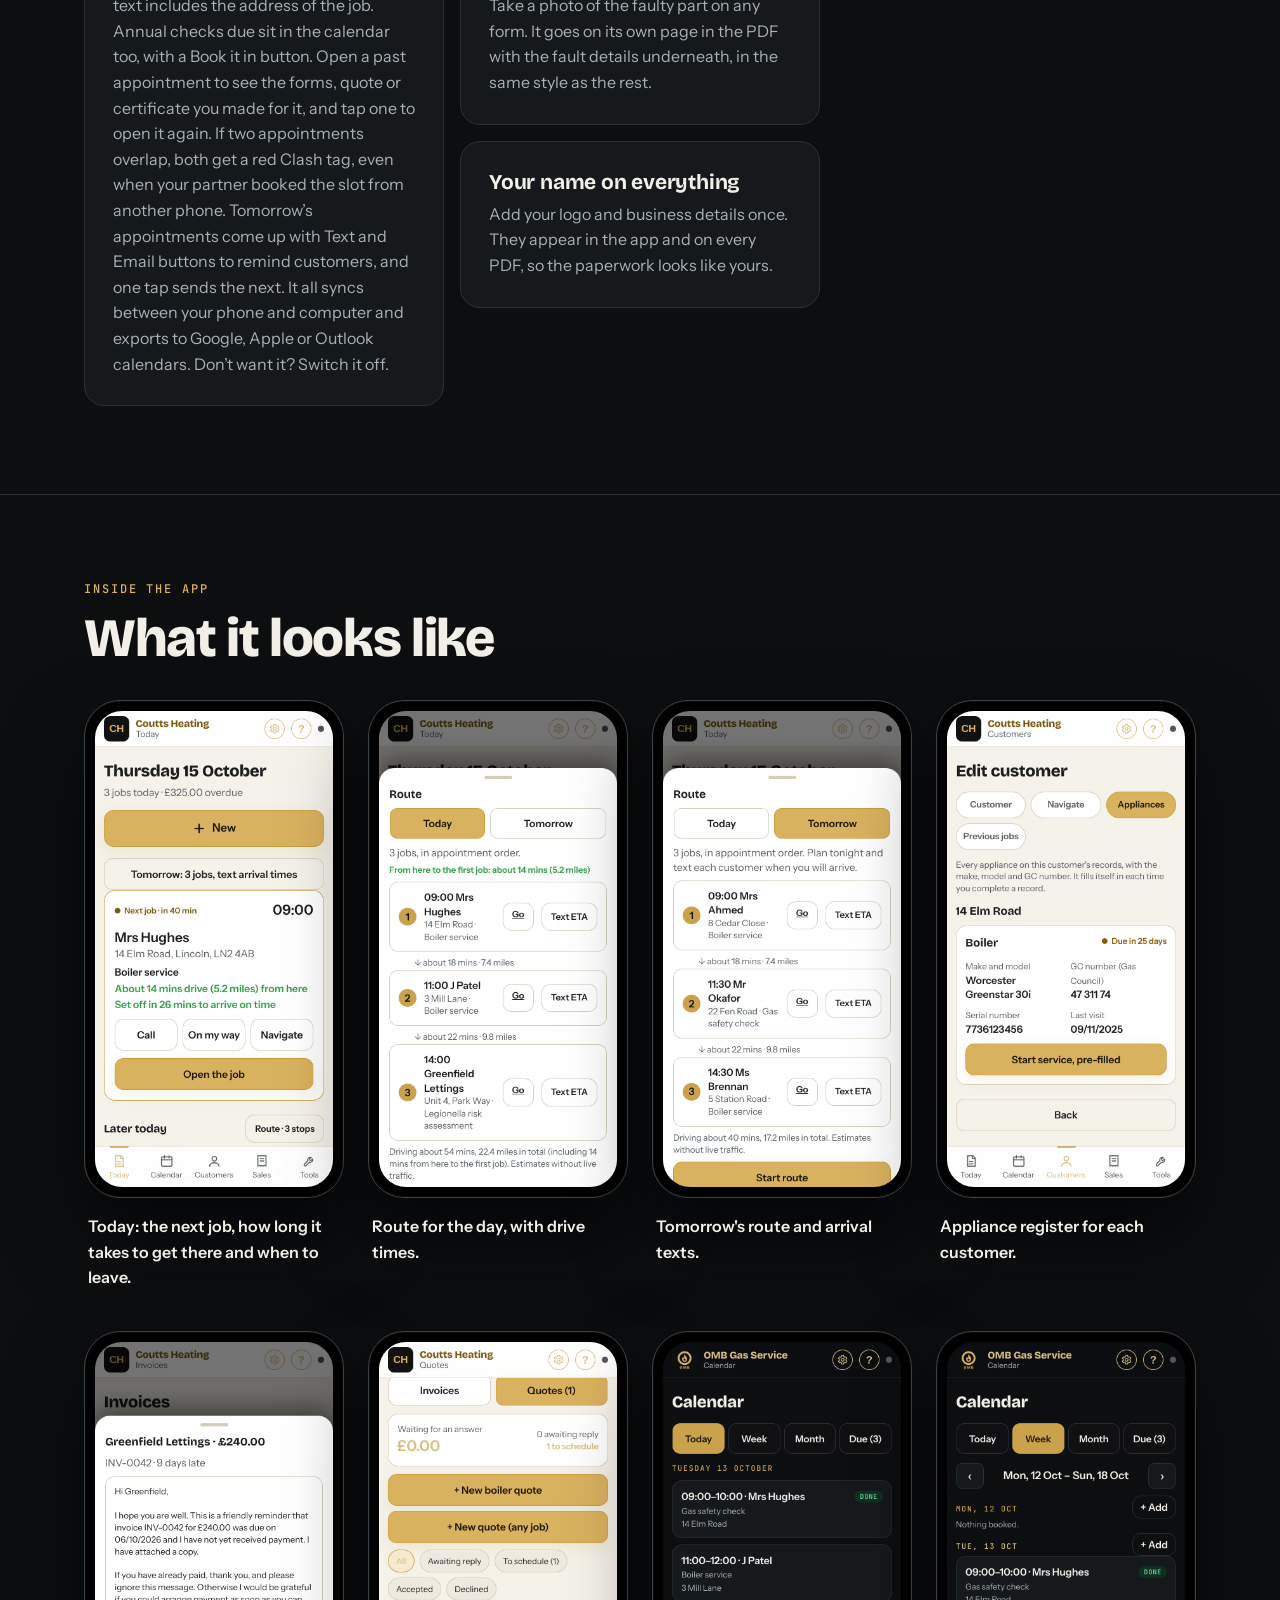
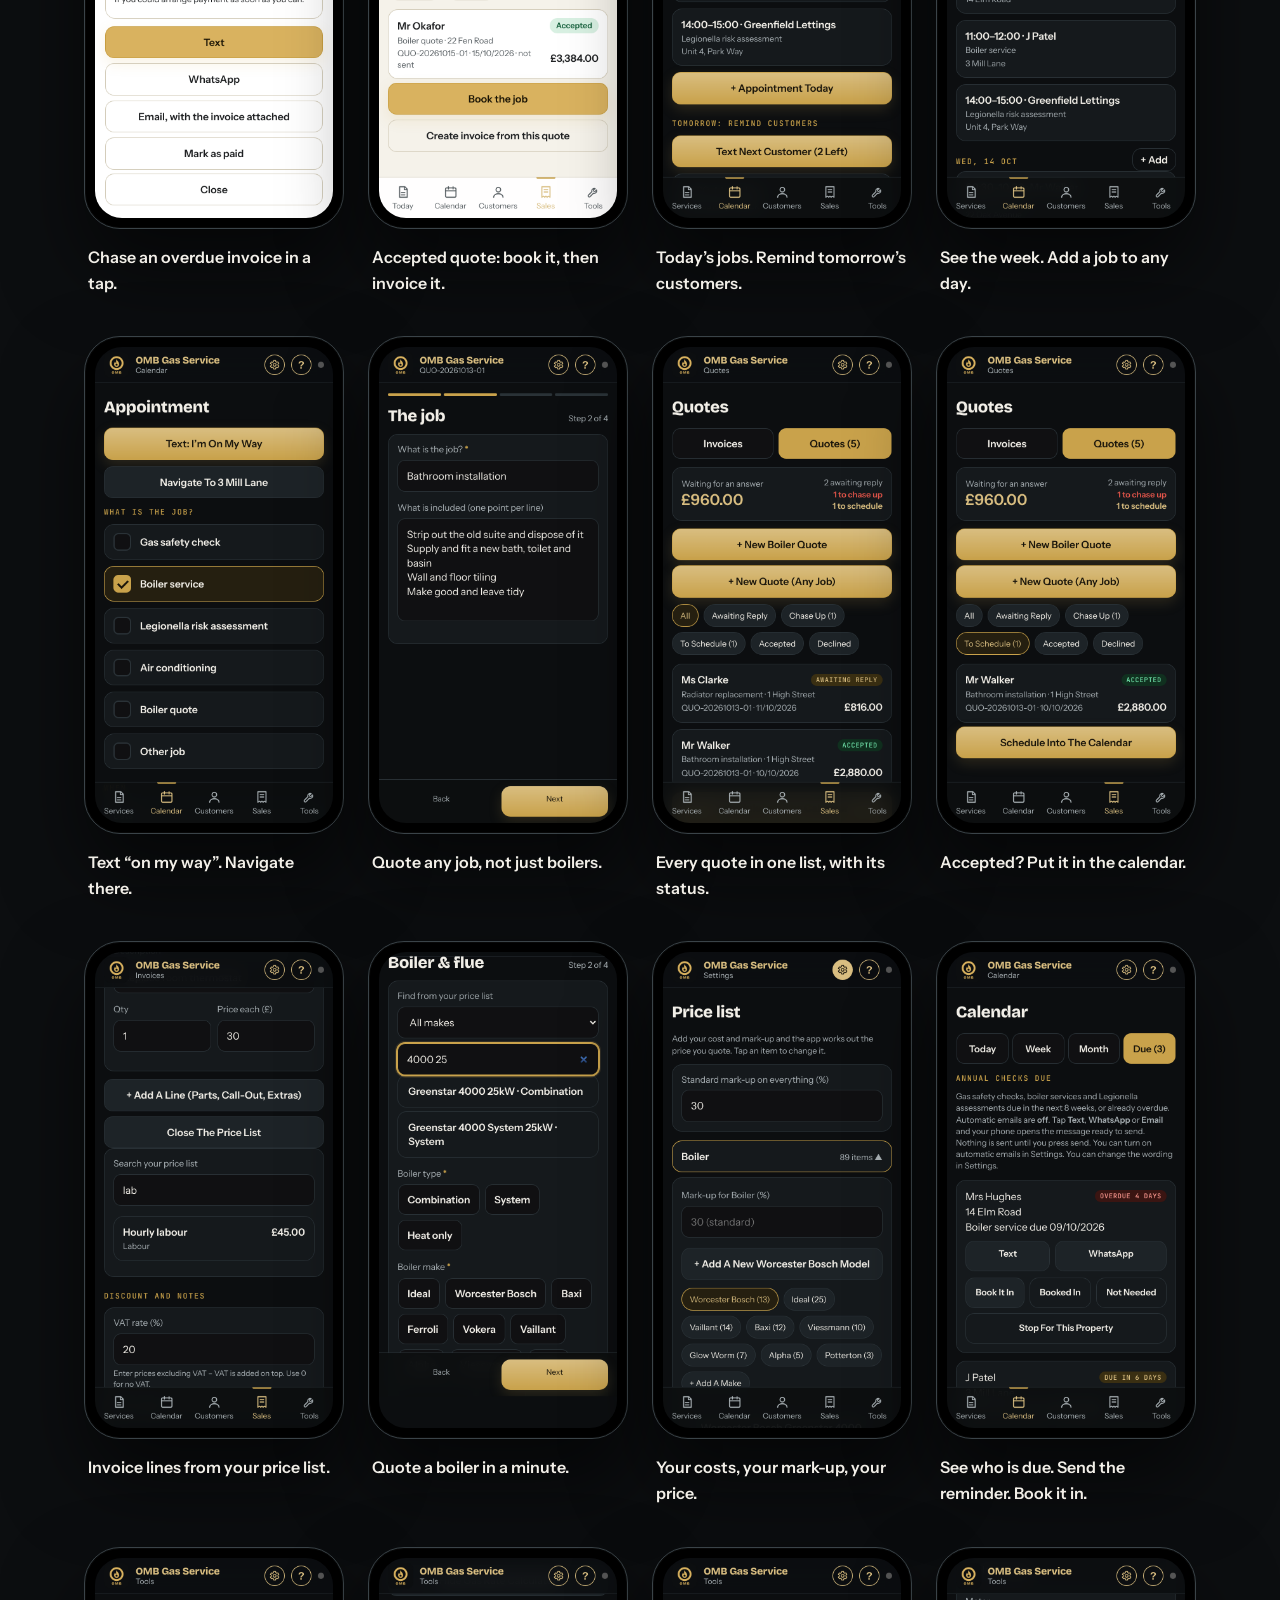
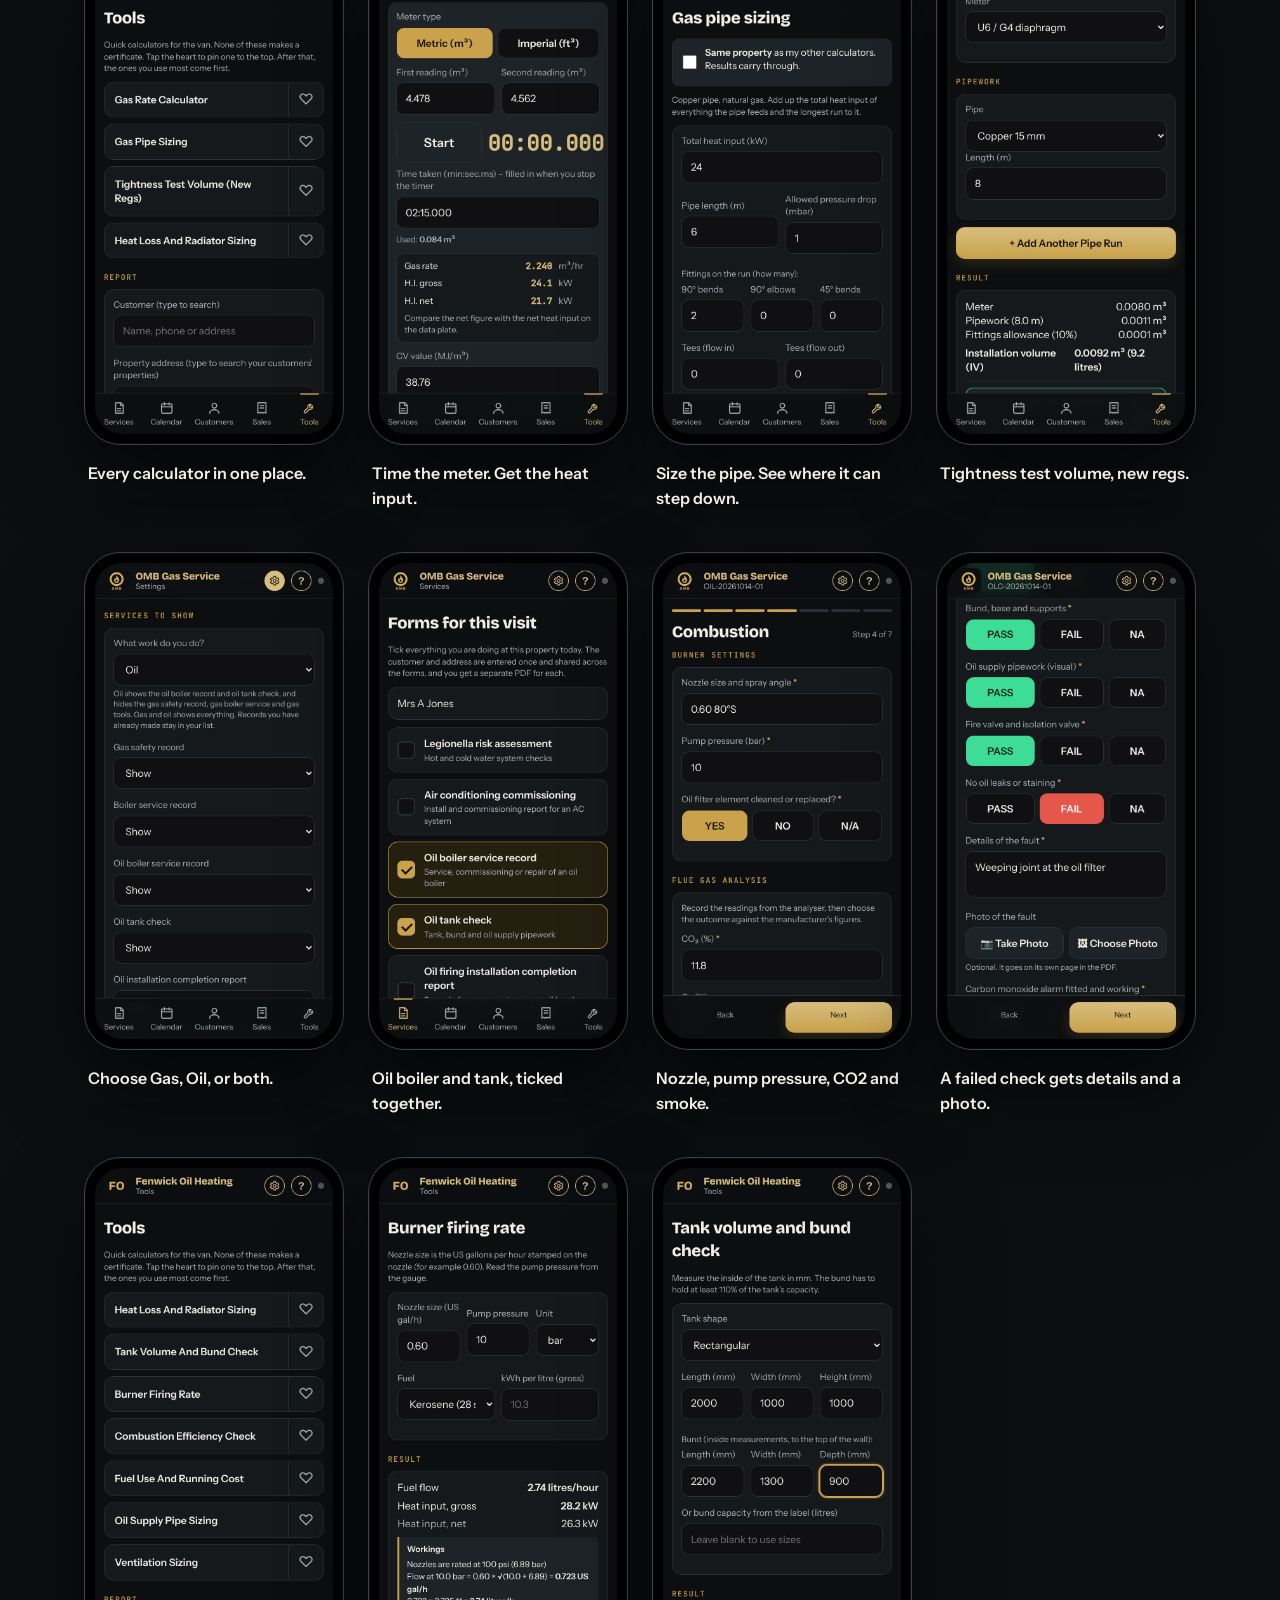
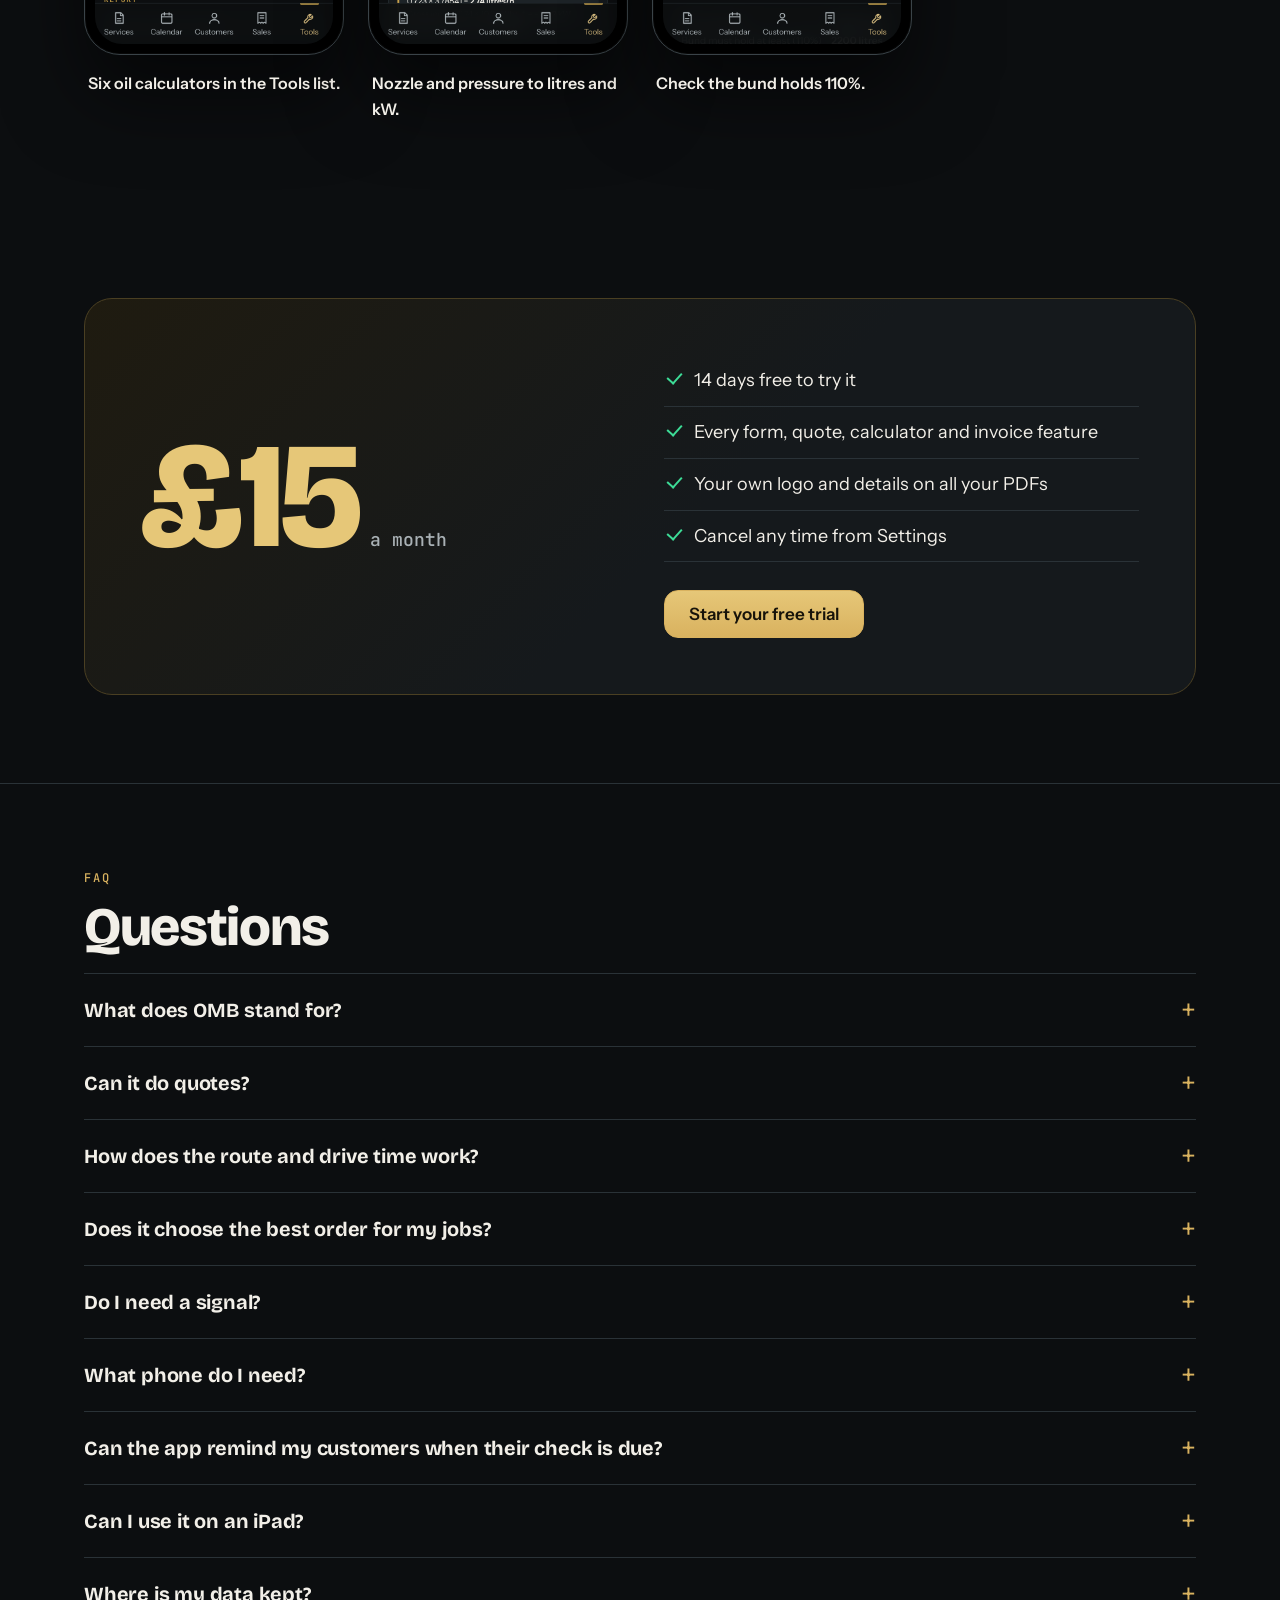
==== commit 08b45860: "Website: trip planning section, new screenshots, register, chase, quote to invoice, FAQs" ====
--- a/index.html
+++ b/index.html
@@ -4,10 +4,10 @@
 <meta charset="utf-8">
 <meta name="viewport" content="width=device-width, initial-scale=1">
 <title>OMB Gas Service – certificates and invoices for plumbers and heating engineers</title>
-<meta name="description" content="A no-nonsense app for plumbers and heating engineers. Gas safety records, boiler services, oil boiler records, Legionella and air con forms, boiler quotes, built-in calculators including the new IGEM/UP/1B tightness test, and simple invoices, with your own logo. £15 a month, 14-day free trial.">
+<meta name="description" content="A no-nonsense app for plumbers and heating engineers. Gas safety records, boiler services, oil boiler records, Legionella and air con forms, boiler quotes, built-in calculators including the new IGEM/UP/1B tightness test, a day planner with drive times, and simple invoices, with your own logo. £15 a month, 14-day free trial.">
 <meta property="og:type" content="website">
 <meta property="og:title" content="OMB Gas Service – certificates and invoices for plumbers and heating engineers">
-<meta property="og:description" content="Gas safety records, boiler services, oil boiler records, Legionella and air con forms, boiler quotes, built-in calculators including the new IGEM/UP/1B tightness test, and simple invoices, with your own logo. £15 a month, 14-day free trial.">
+<meta property="og:description" content="Gas safety records, boiler services, oil boiler records, Legionella and air con forms, boiler quotes, built-in calculators including the new IGEM/UP/1B tightness test, a day planner with drive times, and simple invoices, with your own logo. £15 a month, 14-day free trial.">
 <meta property="og:url" content="https://ombgas.com/">
 <link rel="canonical" href="https://ombgas.com/">
 <meta name="theme-color" content="#0c0e10">
@@ -39,7 +39,7 @@
     <div>
       <p class="pill"><i aria-hidden="true"></i>Works offline, in the van, with no signal</p>
       <h1>Certificates and invoices. <span class="gold">Nothing else in the way.</span></h1>
-      <p class="lead">A no-nonsense app for plumbers and heating engineers. It produces the right forms, does the sums, quotes new boilers and sends simple invoices from your phone.</p>
+      <p class="lead">A no-nonsense app for plumbers and heating engineers. It produces the right forms, does the sums, quotes new boilers, plans your route and drive times, and sends simple invoices from your phone.</p>
       <div class="cta">
         <a class="btn" href="https://app.ombgas.com/">Start your 14-day free trial</a>
         <a class="btn alt" href="#forms">See what it does</a>
@@ -48,7 +48,7 @@
     </div>
     <div class="visual"><div class="halo"></div>
       <svg class="orbit" viewBox="0 0 200 200" aria-hidden="true"><circle cx="100" cy="100" r="98" fill="none" stroke="#D9B25F" stroke-width=".6" stroke-dasharray="2 7"/><circle cx="100" cy="100" r="72" fill="none" stroke="#D9B25F" stroke-width=".4" stroke-dasharray="1 5"/></svg>
-      <div class="float"><figure class="phone" id="tilt"><img src="img/shot-1.png" width="750" height="1500" alt="The Services screen with a button for each form, boiler quotes and quotes for any job"></figure></div>
+      <div class="float"><figure class="phone" id="tilt"><img src="img/shot-23.png" width="750" height="1500" alt="The Today screen: the next job with the drive time from here, a green line saying when to set off, and Call, On my way and Navigate buttons"></figure></div>
       <svg class="mark big" viewBox="24 24 72 72" aria-hidden="true" ><g transform="translate(0,8)"><circle class="ring" cx="60" cy="52" r="28" fill="none" stroke="#D9B25F" stroke-width="9"/><path class="fl" fill-rule="evenodd" fill="#D9B25F" d="M60 33C61 41 72 46 72 57C72 64.5 66.5 69.5 60 69.5C53.5 69.5 48 64.5 48 57C48 51.5 51 48 53.5 44.5C54 49 56 51.5 58.5 52C57 45.5 57.5 38.5 60 33ZM60 64.5C57 64.5 55 62.5 55 59.8C55 57.2 57 55.8 58.2 53.5C59.5 55.8 65 57.2 65 59.8C65 62.5 63 64.5 60 64.5Z"/></g></svg>
     </div>
   </div>
@@ -154,11 +154,35 @@
   </div>
 </section>
 
+<section class="s" id="route">
+  <div class="wrap">
+    <p class="eyebrow rv">Trip planning</p>
+    <h2 class="rv">Plan the day, and tell customers when you are coming</h2>
+    <p>Your bookings already know where you are going and when. The route screen turns them into a day you can drive, with the time it takes between every job.</p>
+    <div class="shots three rv">
+      <figure class="shot"><div class="phone"><img src="img/shot-23.png" width="750" height="1500" alt="The next job card showing a drive of 14 mins from here in green and Set off in 26 mins to arrive on time" loading="lazy"></div><figcaption>The next job shows the drive from where you are, and when to set off.</figcaption></figure>
+      <figure class="shot"><div class="phone"><img src="img/shot-24.png" width="750" height="1500" alt="The Route sheet for today with each leg's drive time and miles and a total" loading="lazy"></div><figcaption>Today's route in appointment order, with every leg and the total.</figcaption></figure>
+      <figure class="shot"><div class="phone"><img src="img/shot-25.png" width="750" height="1500" alt="Tomorrow's route with a Text ETA button beside each customer" loading="lazy"></div><figcaption>Plan tonight. Text each customer their arrival time.</figcaption></figure>
+    </div>
+    <div class="points rv" style="margin-top:34px">
+      <div><h3>Today's route in order</h3><p>Tap Route on the Today screen to see the day's jobs in appointment order. Each stop has a Go button that opens your maps app, and Start route sends the whole day to Google Maps or Apple Maps as one trip.</p></div>
+      <div><h3>Drive times between jobs</h3><p>Every leg shows how long it takes and how many miles, with a total for the day. They appear by themselves when you open the route. The times are estimates without live traffic, worked out from the postcodes on the job addresses. A job with no postcode is flagged, and tapping its name takes you straight to the postcode box.</p></div>
+      <div><h3>From where you are to the first job</h3><p>Your phone's location is used to work out the drive to the next job, and the route total includes that first leg. The location is used for that one lookup and is not saved. Switch it off in Settings and the app measures from your last job or your business address instead.</p></div>
+      <div><h3>Green, amber or red</h3><p>The drive time turns green if you will arrive on time, amber if you will be up to 15 minutes late and red if you will be later than that. When you can make it, the Next job card says how long you have before you need to set off.</p></div>
+      <div><h3>Tomorrow's route and arrival texts</h3><p>Switch to Tomorrow the night before. Each customer with a mobile number gets a Text ETA button that writes “I will be with you around 9am tomorrow” from the time booked in the calendar. Nothing is sent until you tap send.</p></div>
+      <div><h3>On my way, with the travel time</h3><p>The On my way text adds “I will be with you in about 15 minutes”. If you are running behind it says so and says sorry. You can turn the travel time off in Settings and edit the wording.</p></div>
+    </div>
+  </div>
+</section>
+
 <section class="s">
   <div class="wrap">
     <p class="eyebrow rv">Built for the van</p>
     <h2 class="rv">Built for the van, not the office</h2>
     <div class="points rv">
+      <div><h3>Appliance register</h3><p>Every customer has an Appliances tab listing each boiler and appliance at each property, with make, model, GC number, serial number, flue, last visit and when it is next due. One tap starts the next service or gas safety record with the details already filled in.</p></div>
+      <div><h3>Chase overdue invoices</h3><p>The Invoices screen shows what is overdue, how many days late each invoice is and how many times you have chased it. Pick Text, WhatsApp or Email (with the invoice attached) and a polite reminder opens ready to send. Nothing goes until you tap send, and you can mark the invoice paid from the same screen.</p></div>
+      <div><h3>From quote to job to invoice</h3><p>When a customer accepts a quote, tap Book the job to put it in the calendar with the customer and address filled in, then Create invoice from this quote. Every priced line comes across, so nothing is retyped.</p></div>
       <div><h3>Annual checks due</h3><p>A list of gas safety checks, boiler services and Legionella assessments coming up or overdue. Tap Text, WhatsApp or Email and a ready-written reminder opens on your phone. Nothing is sent until you press send. Mark each one Booked in, Not needed or Stop, or tap Book it in to put it straight in your calendar with the customer, address and job filled in.</p></div>
       <div><h3>A calendar built in</h3><p>Today’s jobs sit on your front screen, and the Calendar tab has the week and month views. Book a job in with a few taps: type a customer’s name, pick their address and choose the job, including your own jobs like bathroom installs. There is a week view too. Open an appointment to text “I’m on my way” or navigate straight there. The “on my way” text includes the address of the job. Annual checks due sit in the calendar too, with a Book it in button. Open a past appointment to see the forms, quote or certificate you made for it, and tap one to open it again. If two appointments overlap, both get a red Clash tag, even when your partner booked the slot from another phone. Tomorrow’s appointments come up with Text and Email buttons to remind customers, and one tap sends the next. It all syncs between your phone and computer and exports to Google, Apple or Outlook calendars. Don’t want it? Switch it off.</p></div>
       <div><h3>Quotes that win the job</h3><p>Quote for any job, not just boilers: give it a title, list what is included and add items from your price list, your own items and labour. For a boiler, pick the boiler, flue and extras from your own price list and send a three-page proposal with your logo and the manufacturer warranty on the front. Choose large text for older customers. Mark it Accepted or Declined, and it reminds you to chase after two weeks. The Quotes tab under Sales lists every quote with its status and how much money is waiting for an answer. When a customer says yes, tap Schedule into the calendar and the booking is filled in for you. A To schedule filter shows accepted jobs that are not in the calendar yet.</p></div>
@@ -181,7 +205,12 @@
     <p class="eyebrow rv">Inside the app</p>
     <h2 class="rv">What it looks like</h2>
     <div class="shots rv">
-      <figure class="shot"><div class="phone"><img src="img/shot-1.png" width="750" height="1500" alt="The Services screen with a button for each form, boiler quotes and quotes for any job"></div><figcaption>Pick the job. Start the forms.</figcaption></figure>
+      <figure class="shot"><div class="phone"><img src="img/shot-23.png" width="750" height="1500" alt="The Today screen: the next job with the drive time from here, a green line saying when to set off, and Call, On my way and Navigate buttons"></div><figcaption>Today: the next job, how long it takes to get there and when to leave.</figcaption></figure>
+      <figure class="shot"><div class="phone"><img src="img/shot-24.png" width="750" height="1500" alt="The Route sheet showing the drive from here to the first job and each leg" loading="lazy"></div><figcaption>Route for the day, with drive times.</figcaption></figure>
+      <figure class="shot"><div class="phone"><img src="img/shot-25.png" width="750" height="1500" alt="Tomorrow's route with a Text ETA button for each customer" loading="lazy"></div><figcaption>Tomorrow's route and arrival texts.</figcaption></figure>
+      <figure class="shot"><div class="phone"><img src="img/shot-26.png" width="750" height="1500" alt="A customer's Appliances tab with make, model, GC number and serial number" loading="lazy"></div><figcaption>Appliance register for each customer.</figcaption></figure>
+      <figure class="shot"><div class="phone"><img src="img/shot-27.png" width="750" height="1500" alt="Chasing an overdue invoice by Text, WhatsApp or Email" loading="lazy"></div><figcaption>Chase an overdue invoice in a tap.</figcaption></figure>
+      <figure class="shot"><div class="phone"><img src="img/shot-28.png" width="750" height="1500" alt="An accepted quote with Book the job and Create invoice buttons" loading="lazy"></div><figcaption>Accepted quote: book it, then invoice it.</figcaption></figure>
       <figure class="shot"><div class="phone"><img src="img/shot-9.png" width="750" height="1500" alt="The calendar showing today's appointments and a button to remind tomorrow's customers" loading="lazy"></div><figcaption>Today’s jobs. Remind tomorrow’s customers.</figcaption></figure>
       <figure class="shot"><div class="phone"><img src="img/shot-10.png" width="750" height="1500" alt="The week view with each day's appointments and an Add button" loading="lazy"></div><figcaption>See the week. Add a job to any day.</figcaption></figure>
       <figure class="shot"><div class="phone"><img src="img/shot-11.png" width="750" height="1500" alt="An appointment with a Text I'm on my way button and a Navigate button" loading="lazy"></div><figcaption>Text “on my way”. Navigate there.</figcaption></figure>
@@ -230,7 +259,9 @@
     <h2 class="rv">Questions</h2>
     <details><summary>What does OMB stand for?</summary><p>One Man Band. It is built for engineers working on their own, with no office staff to do the admin. You do the job, the paperwork and the invoice yourself, so the app keeps that part quick.</p></details>
     <details><summary>Can it do quotes?</summary><p>Yes, for any job: bathrooms, radiators, repairs, anything. Give the job a title, list what is included, add items from your price list and your labour, and send a proper quotation. For boilers there is a dedicated quote too. Pick the customer, then the boiler, flue and extras from your own price list. It produces a three-page proposal with your logo, the manufacturer warranty on the front, and a price your customer can accept by replying to your email. You can mark each quote Accepted or Declined, and it prompts you to chase any that have had no answer after two weeks.</p></details>
-    <details><summary>Do I need a signal?</summary><p>No. The forms, quotes, calculators and invoices all work offline. Your work syncs to your account when you are back online.</p></details>
+    <details><summary>How does the route and drive time work?</summary><p>Open Route on the Today screen to see the day's jobs in appointment order with the drive time and miles between each. The times come from Google, using the postcodes on your job addresses, and are estimates without live traffic. Use it from your phone and the Next job card also shows the drive from where you are now, with a green, amber or red colour for whether you will be on time. Your location is used for that one lookup and is not saved.</p></details>
+    <details><summary>Does it choose the best order for my jobs?</summary><p>Not yet. The route follows your appointment times, which is what your customers have been told. Tomorrow's route lets you text each customer their arrival time the night before.</p></details>
+    <details><summary>Do I need a signal?</summary><p>No. The forms, quotes, calculators and invoices all work offline. Drive times need a signal, because they are worked out online. Your work syncs to your account when you are back online.</p></details>
     <details><summary>What phone do I need?</summary><p>Any iPhone or Android phone with a normal browser. Open the app, choose “Add to Home Screen”, and it opens full screen like any other app.</p></details>
     <details><summary>Can the app remind my customers when their check is due?</summary><p>Yes. Turn on automatic emails in Settings and customers with an email address are emailed about 8 weeks and 2 weeks before. You can switch it off for any customer, and anyone can unsubscribe from the email. The Annual checks due list shows who has been sent a reminder, and gives you ready-written texts and WhatsApps for the rest.</p></details>
     <details><summary>Can I use it on an iPad?</summary><p>Yes. It runs in the iPad’s browser the same way it does on a phone. The first time, the iPad needs an internet connection to load the app and sign in, either Wi-Fi or tethered to your phone’s hotspot. An iPad with its own SIM card works just like a phone. After that it works offline like it does on your phone.</p></details>
--- a/style.css
+++ b/style.css
@@ -102,6 +102,8 @@
 /* screens */
 .shots{display:grid;grid-template-columns:repeat(4,1fr);gap:40px 24px;margin-top:34px}
 @media(max-width:1000px){.shots{grid-template-columns:repeat(2,1fr)}}
+.shots.three{grid-template-columns:repeat(3,1fr)}
+@media(max-width:1000px){.shots.three{grid-template-columns:repeat(2,1fr)}}
 .shot{margin:0}
 .shot figcaption{font-weight:600;font-size:16px;margin:16px 4px 0}
 @media(max-width:760px){.shots{display:flex;overflow-x:auto;gap:18px;padding:4px 2px 18px;scroll-snap-type:x proximity;-webkit-overflow-scrolling:touch}.shot{flex:0 0 250px;scroll-snap-align:start}}
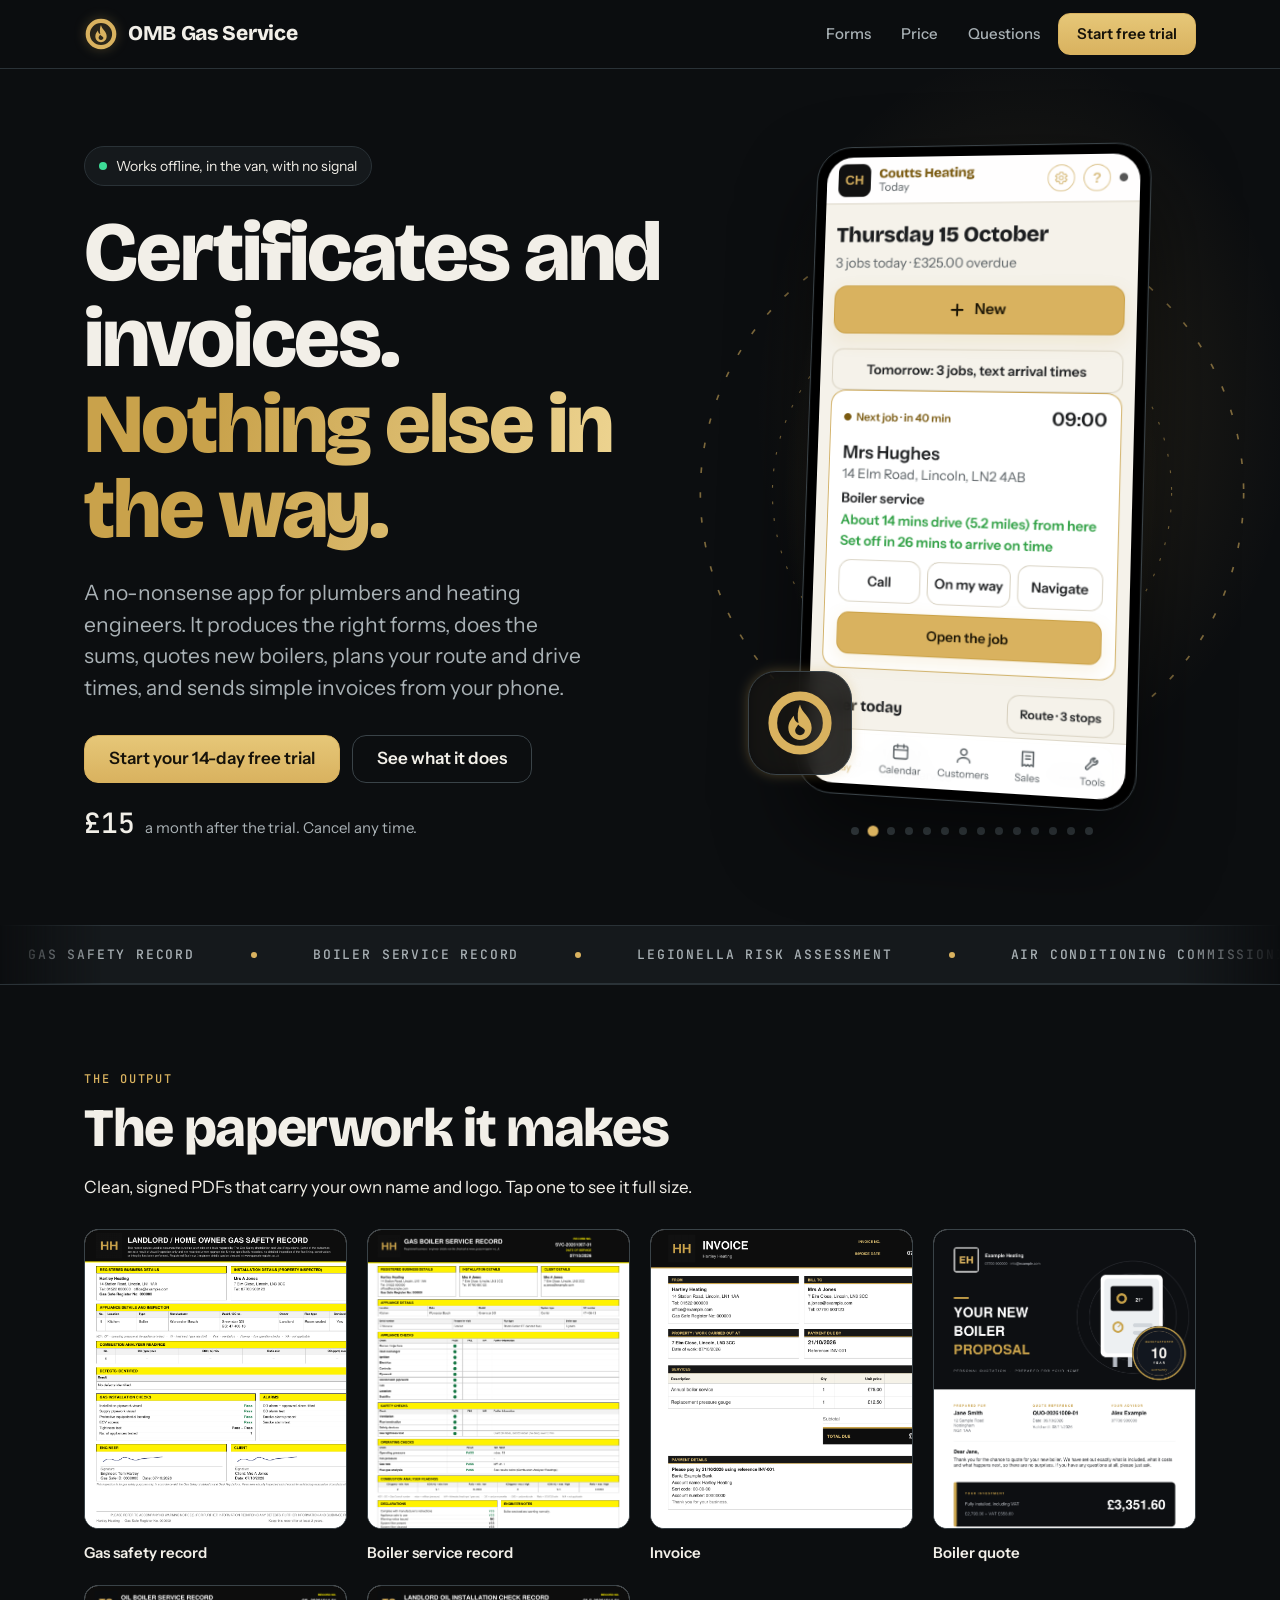
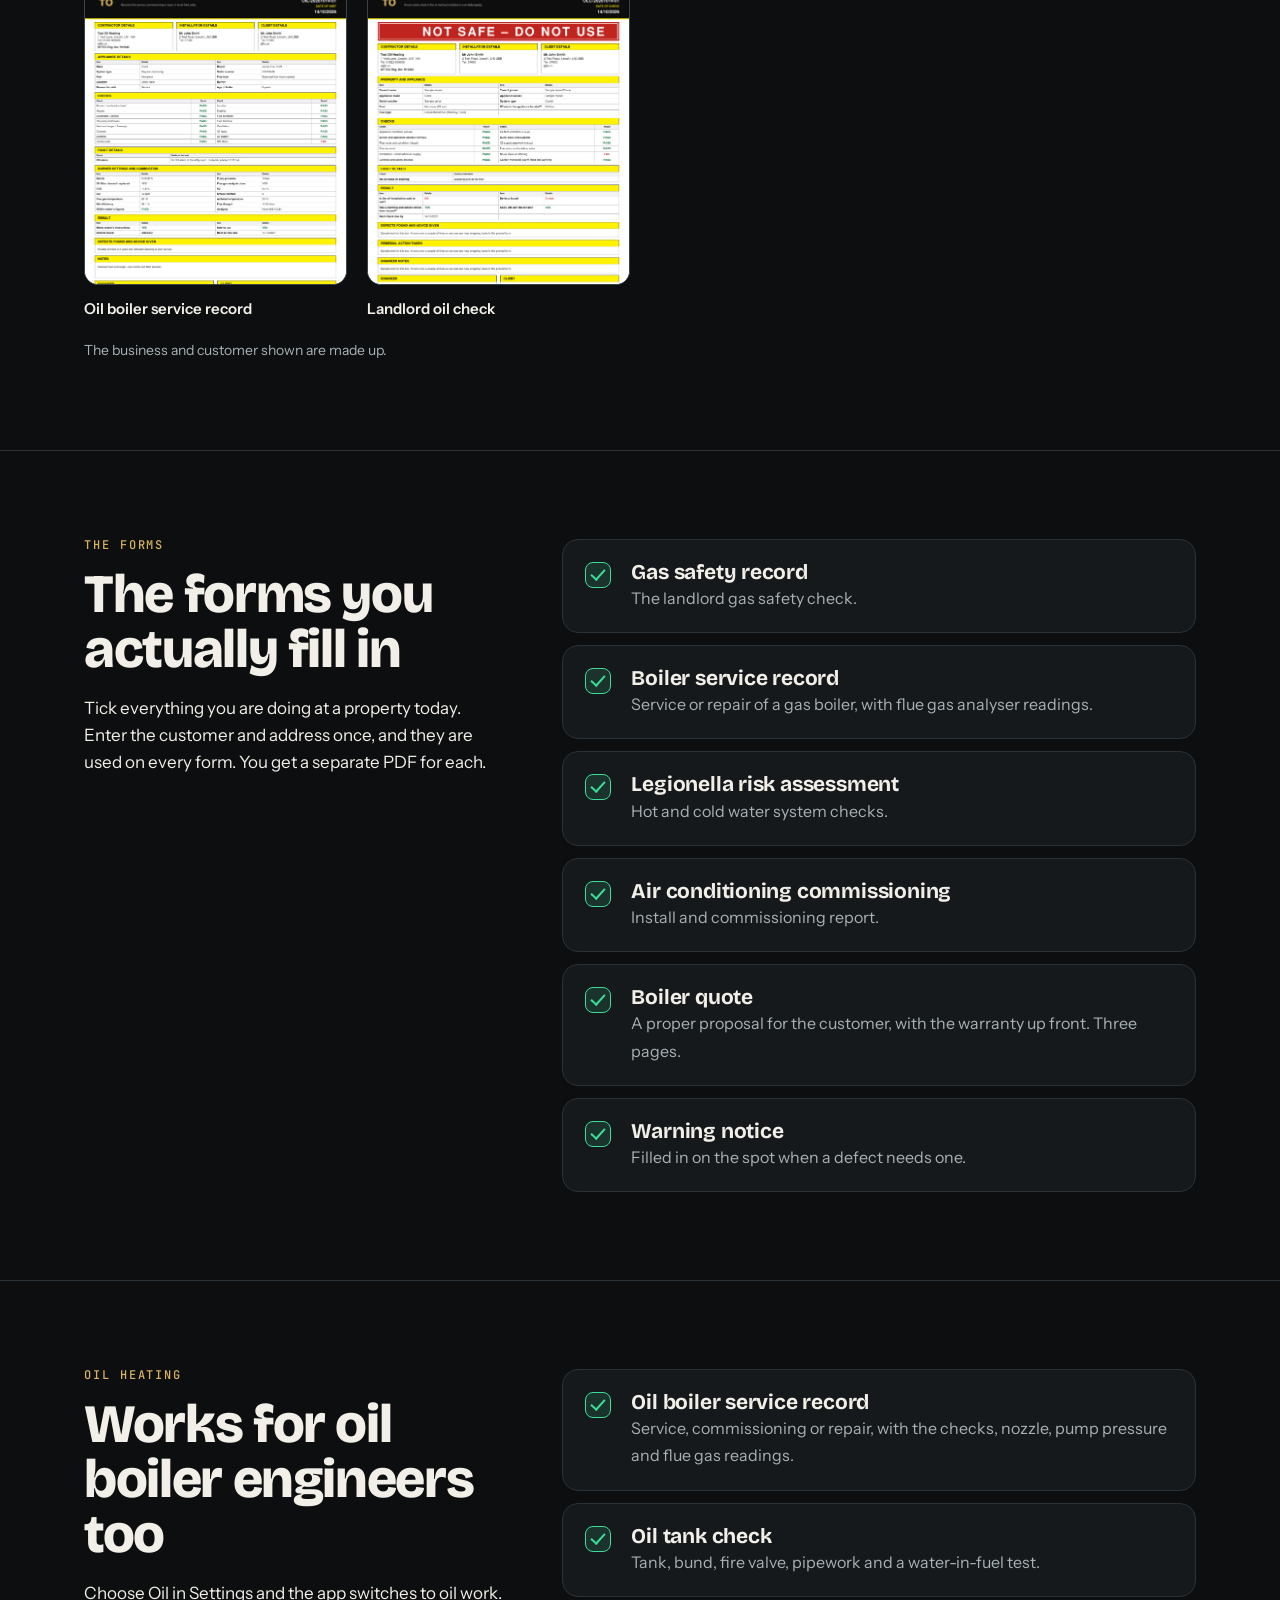
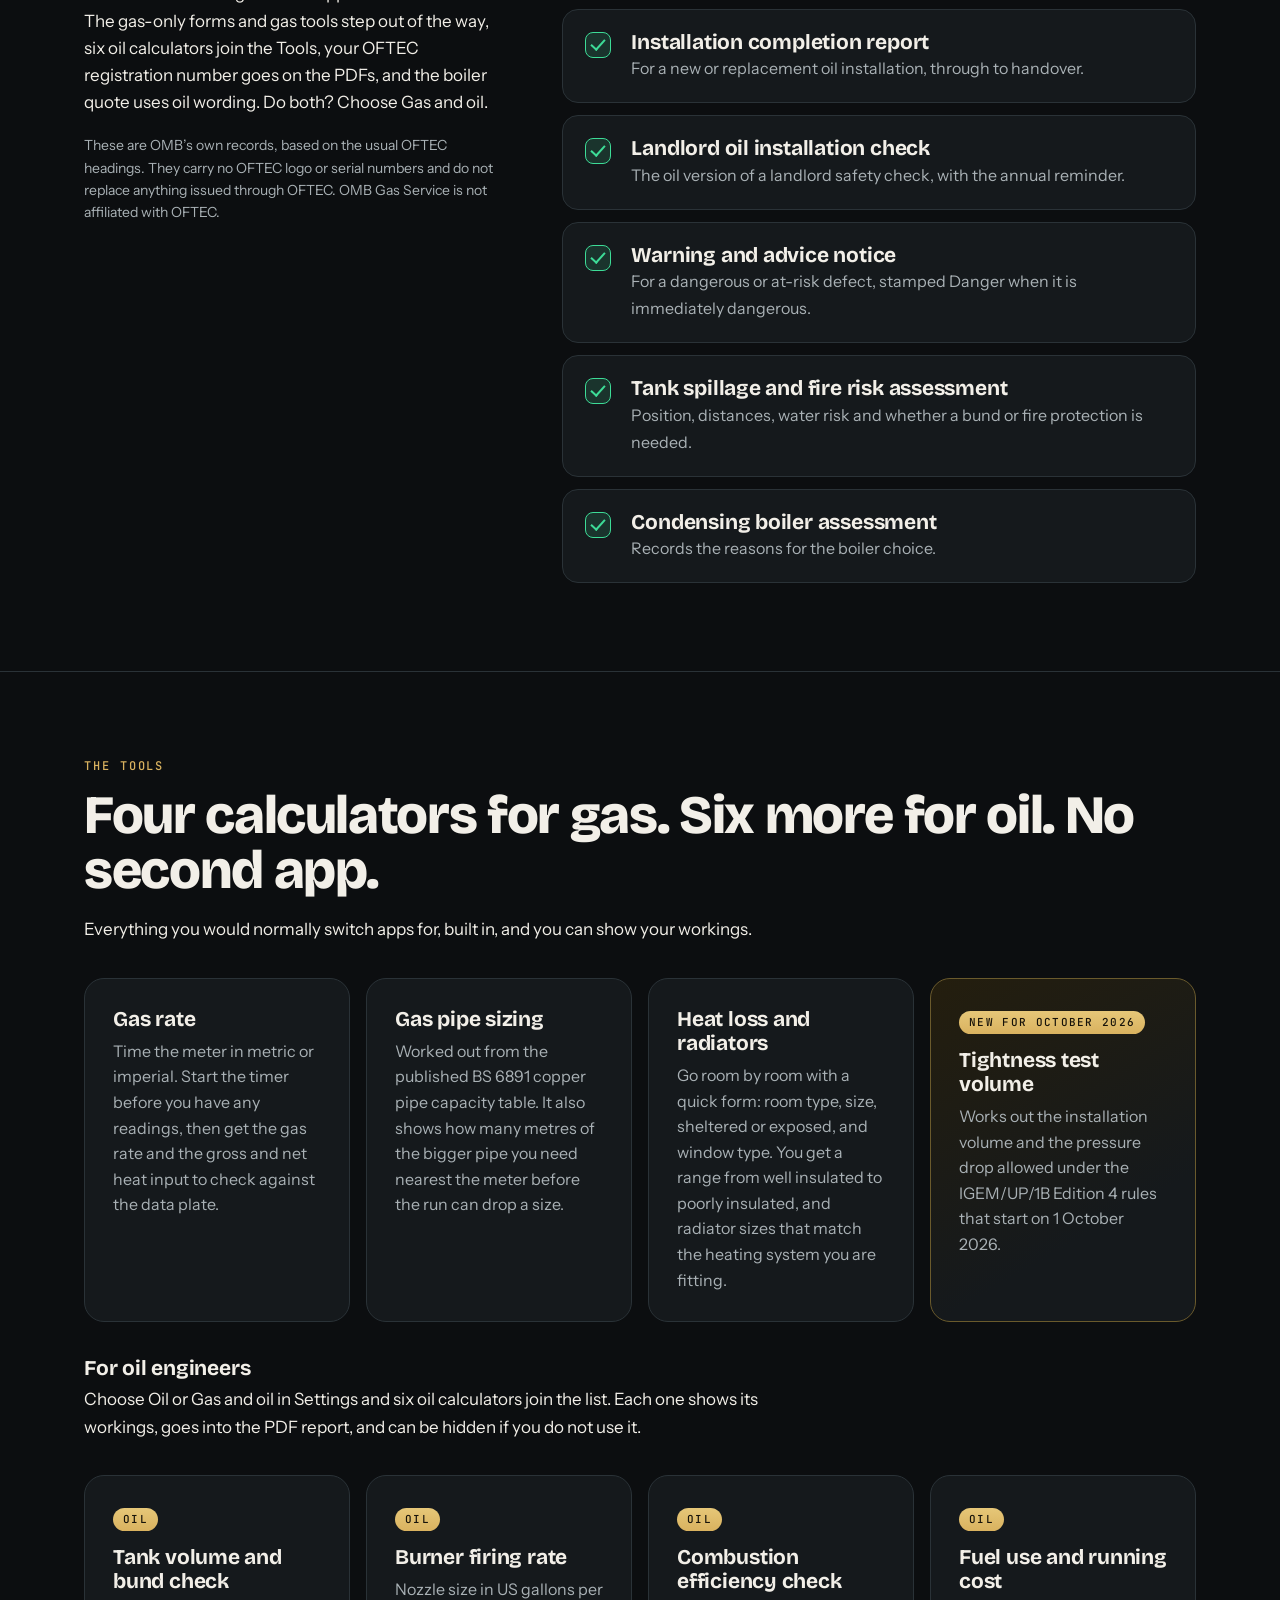
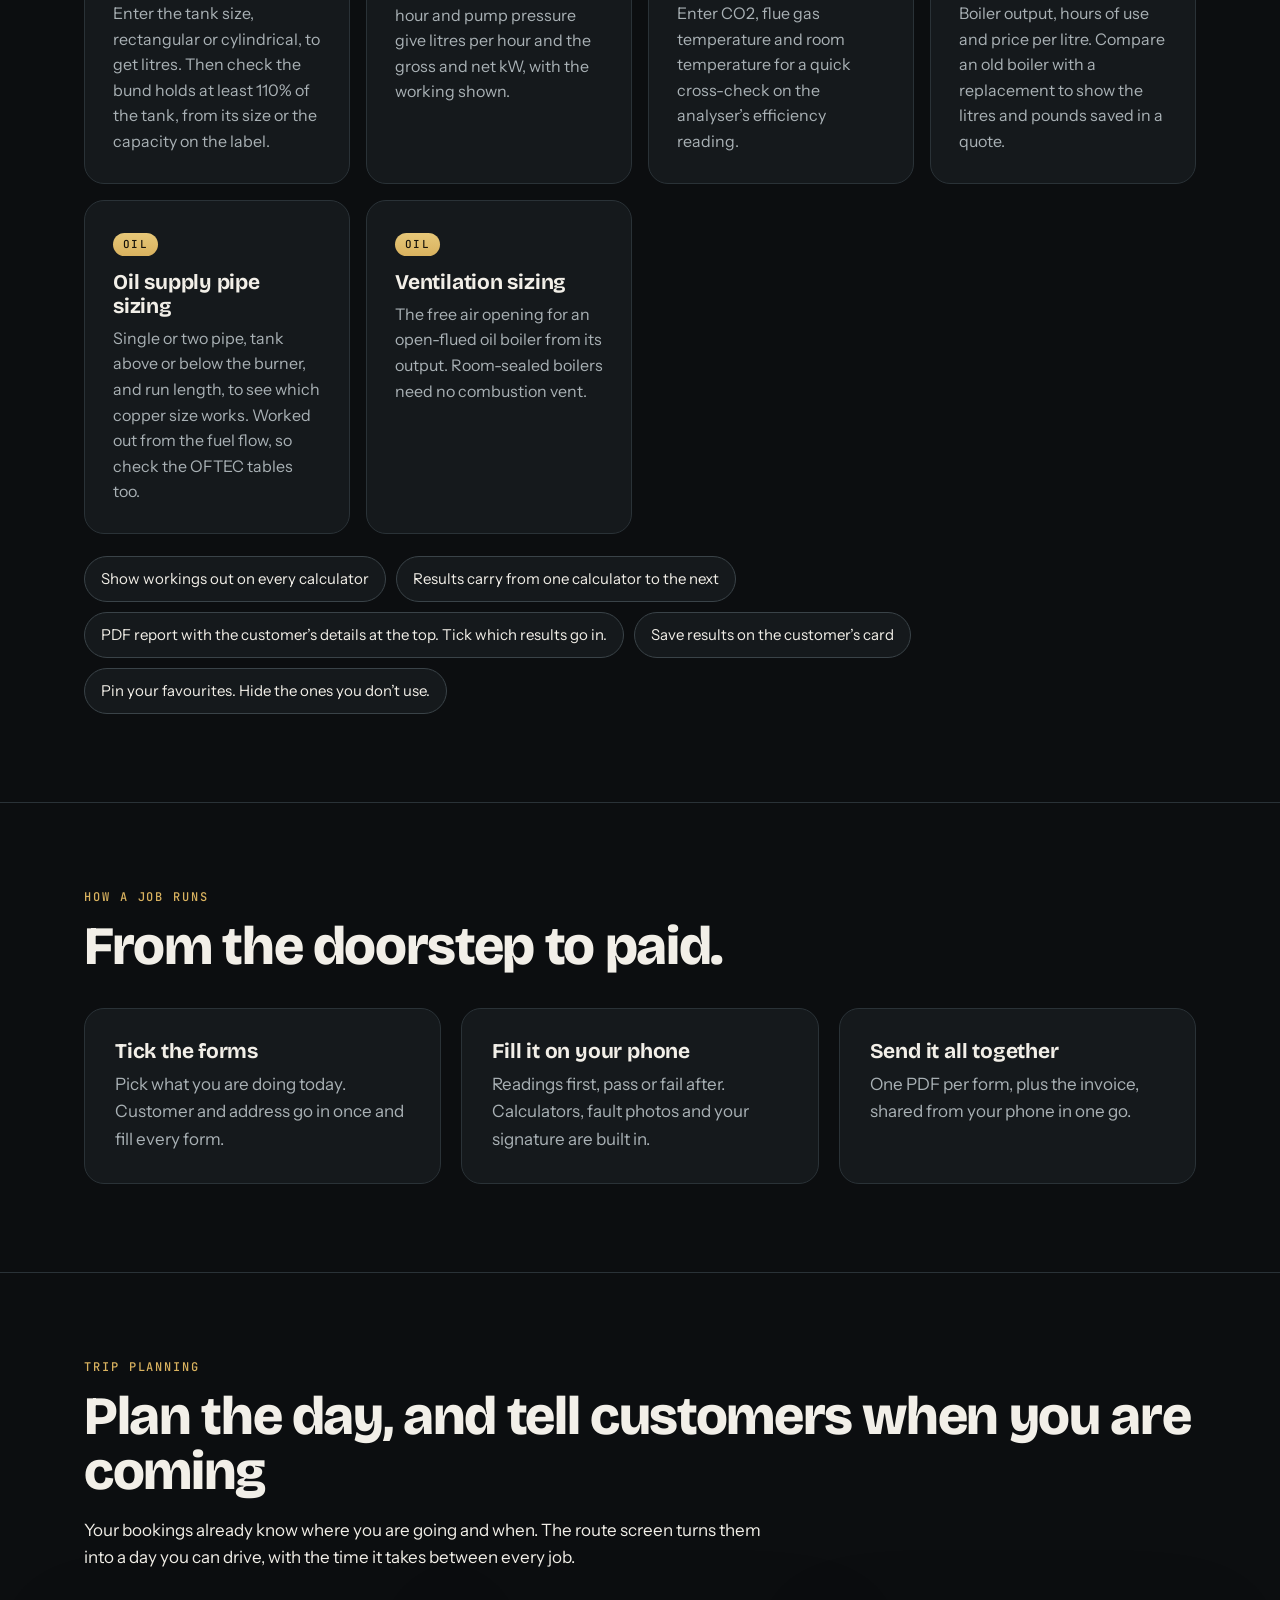
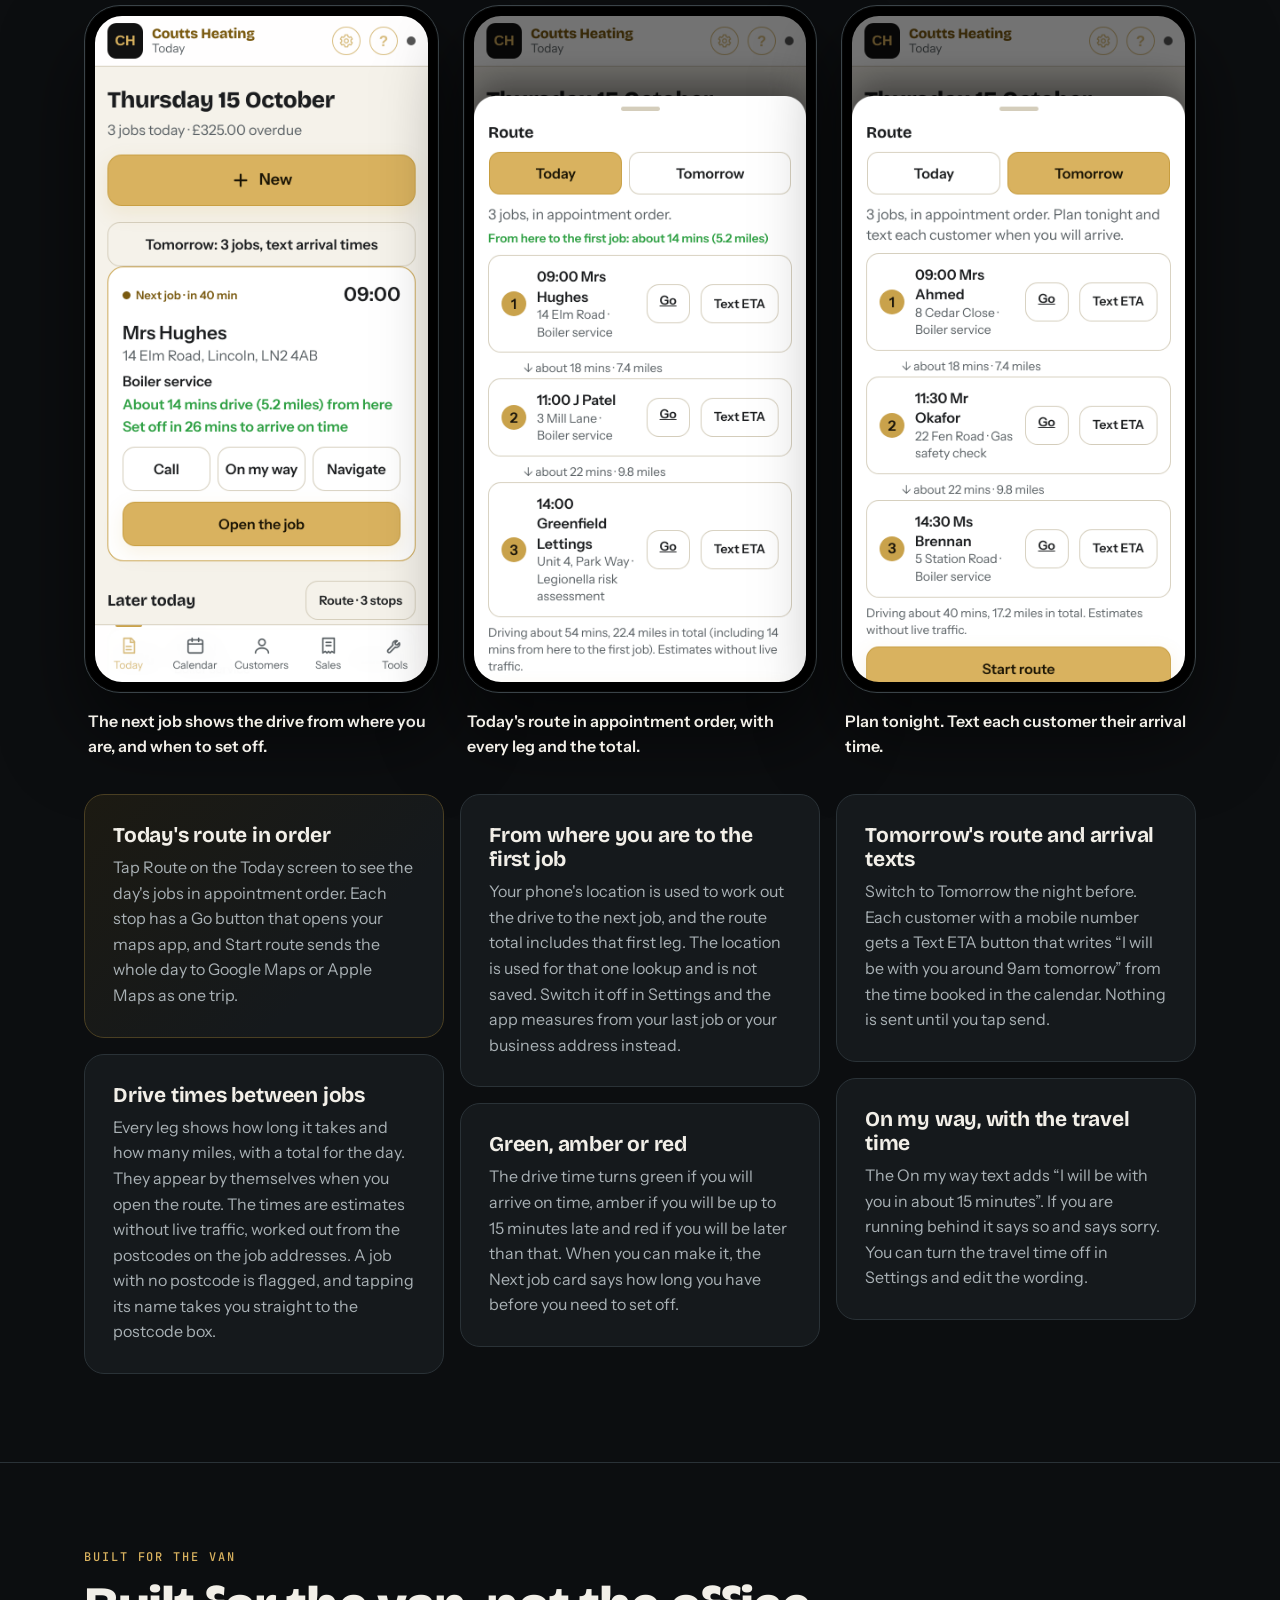
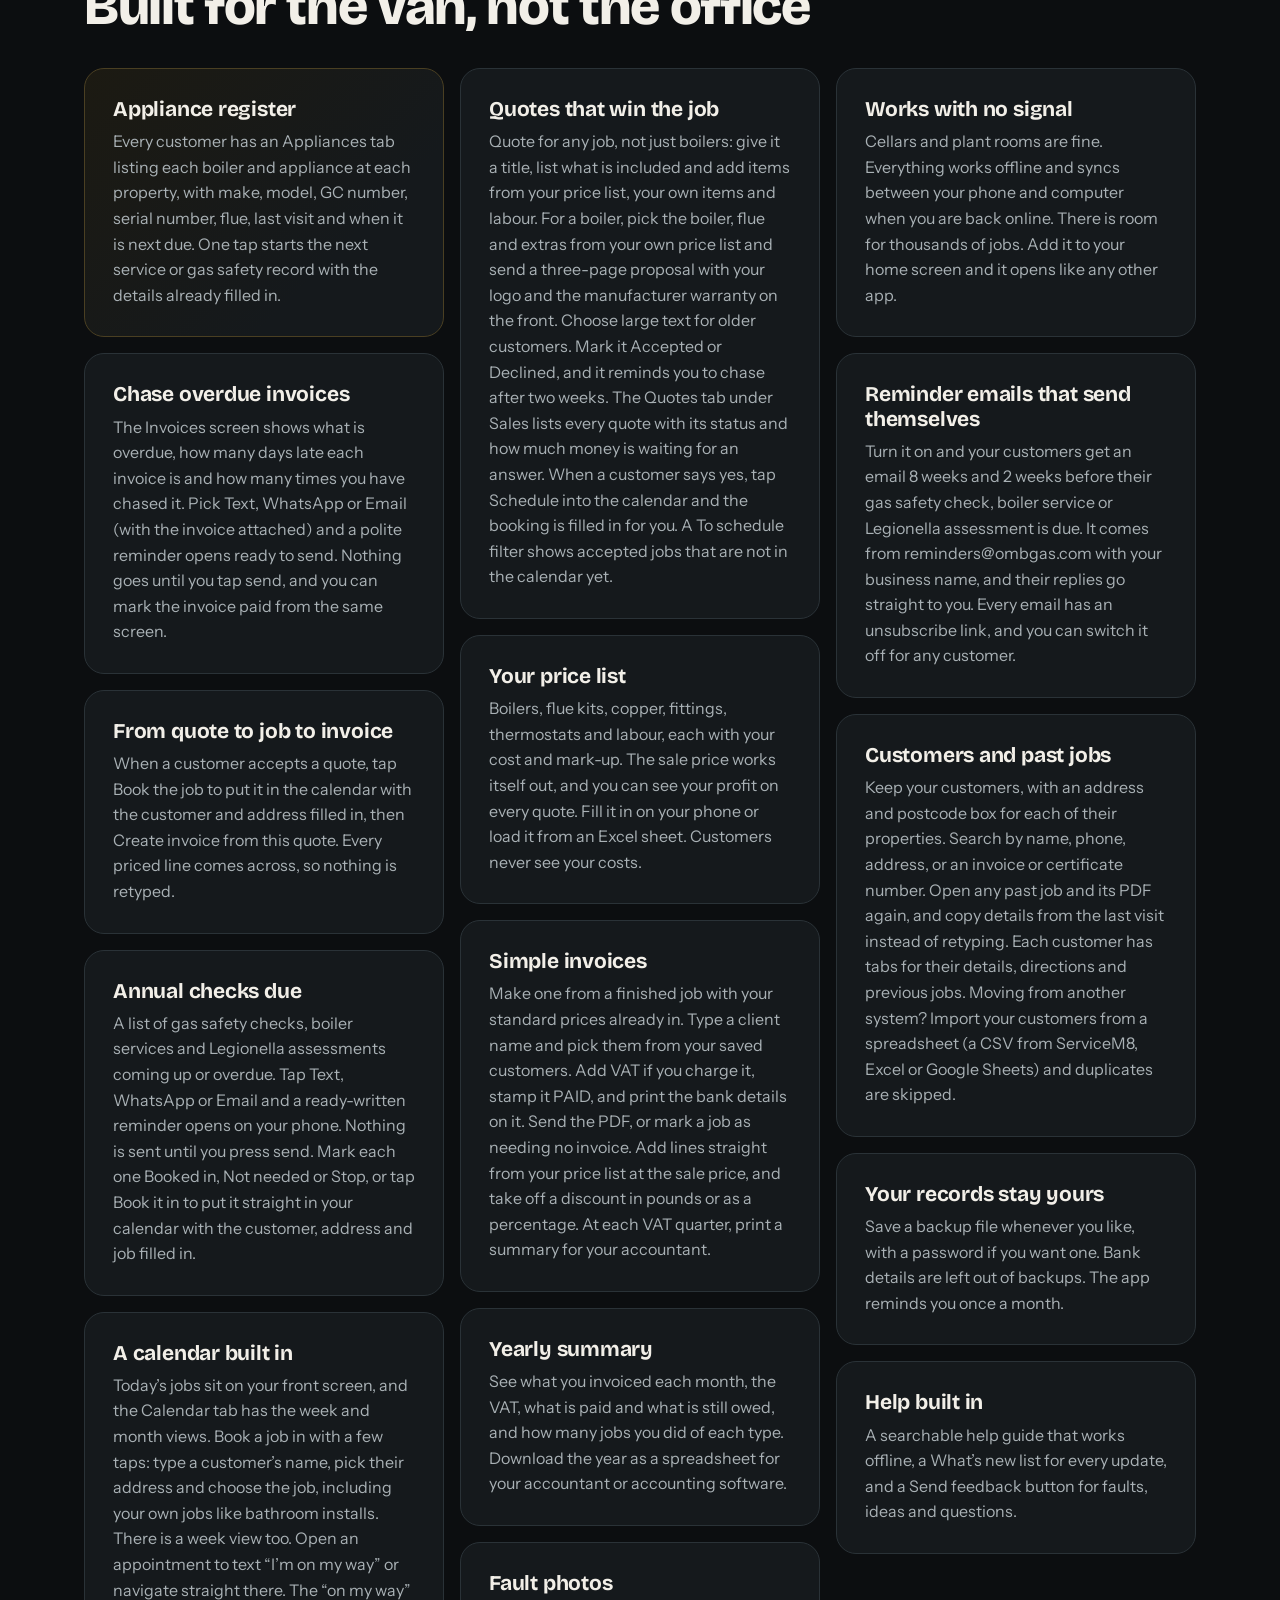
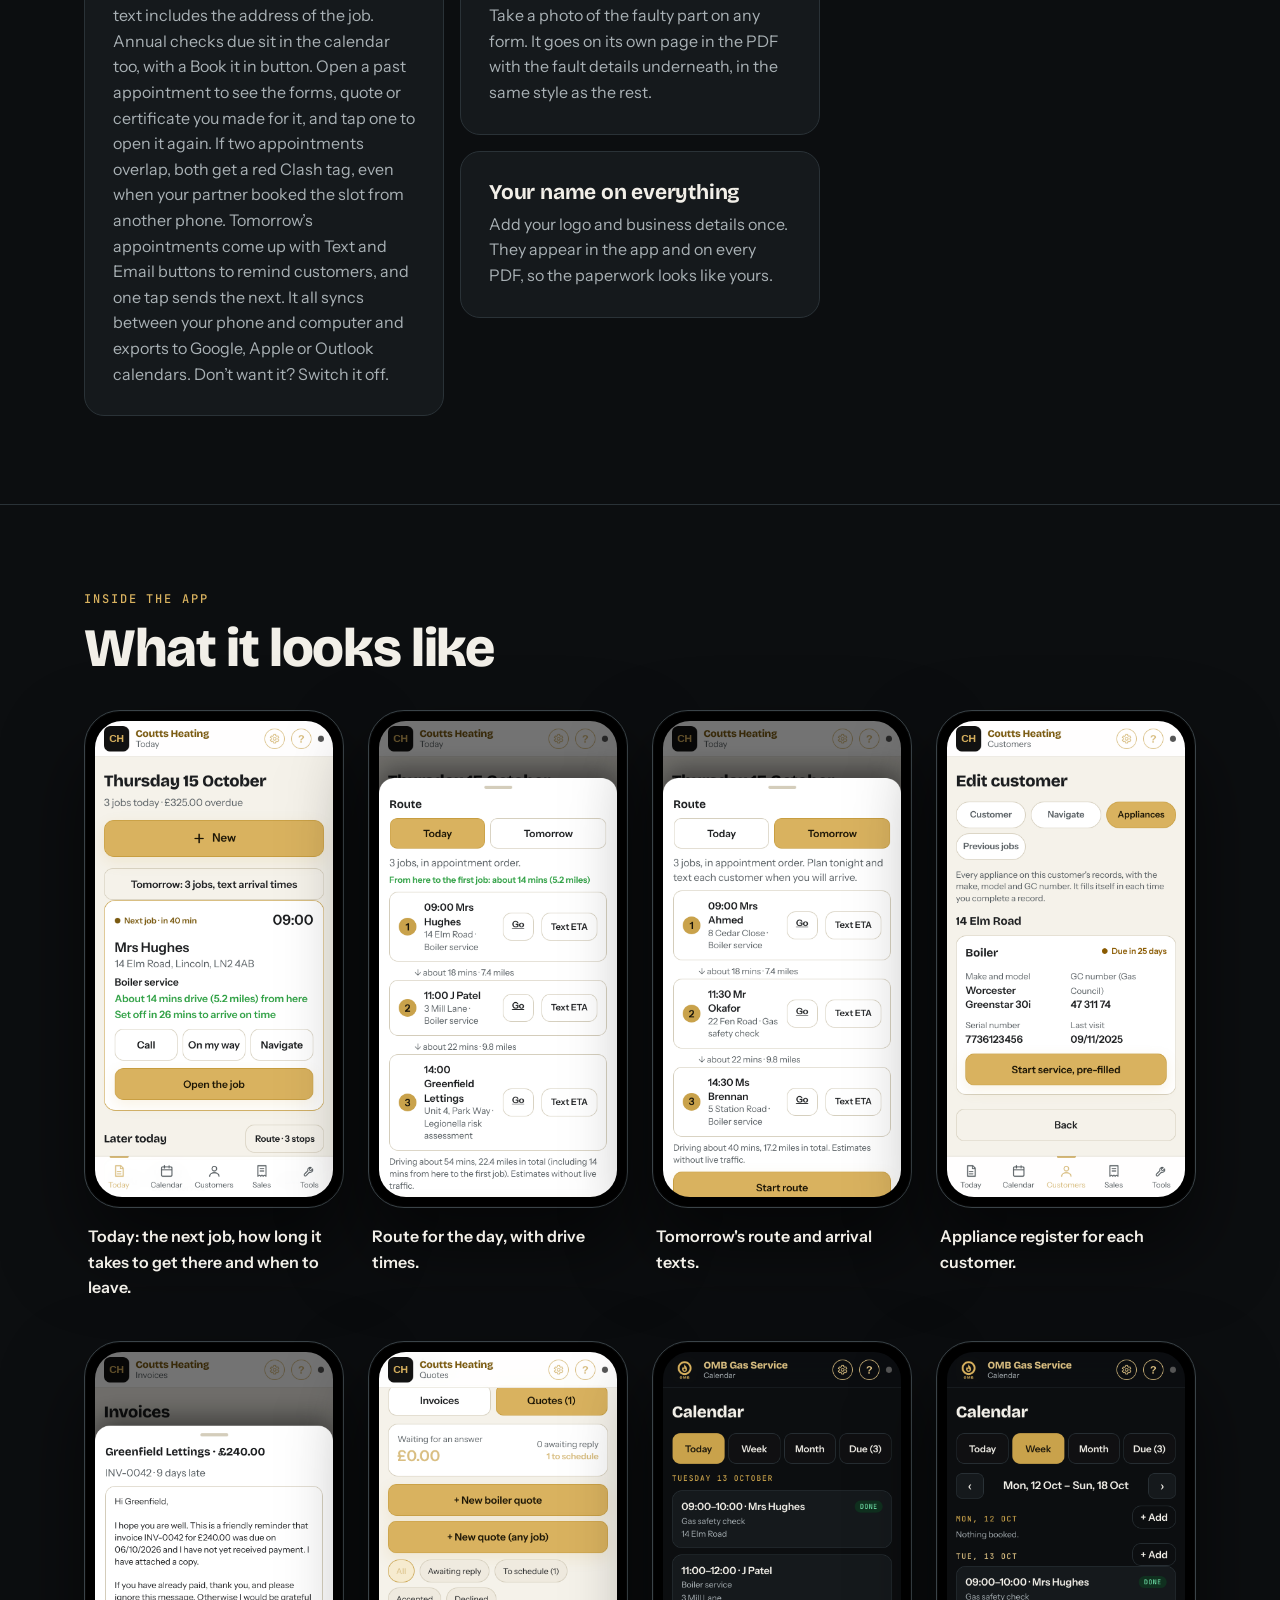
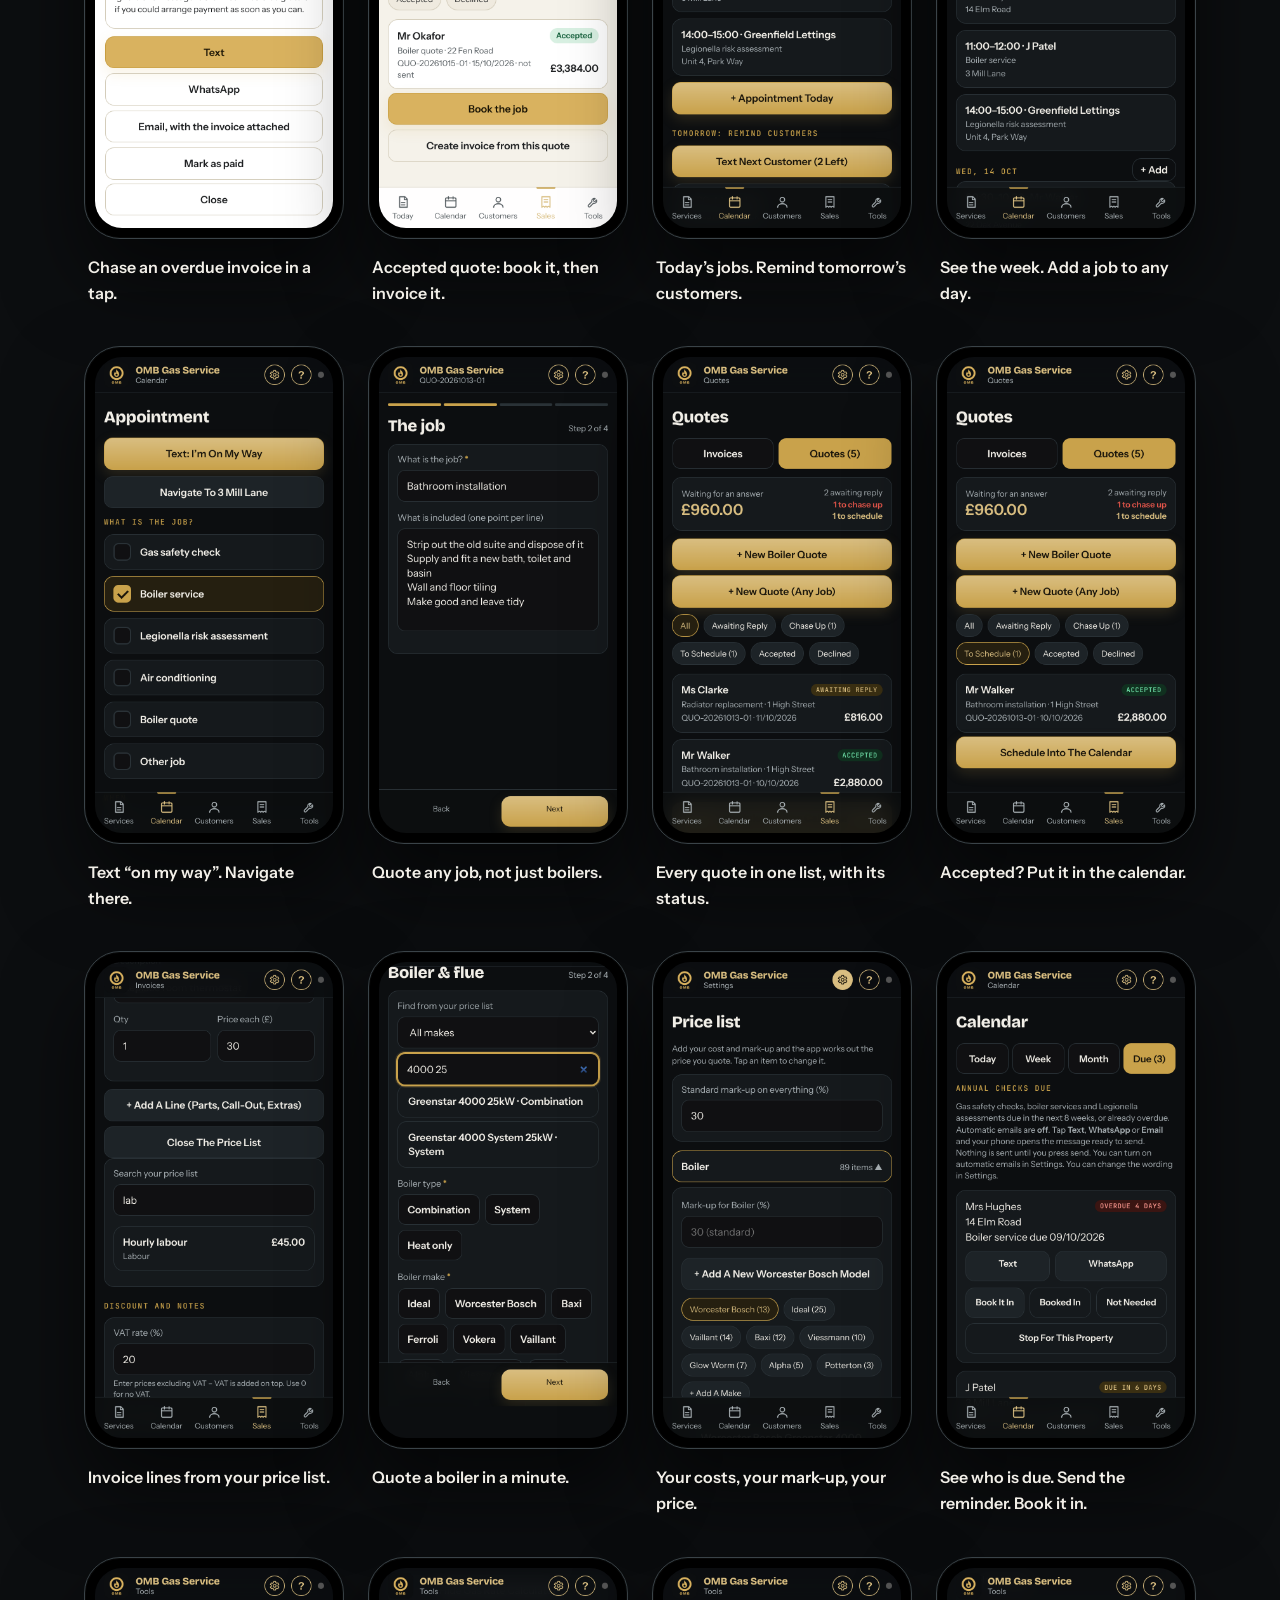
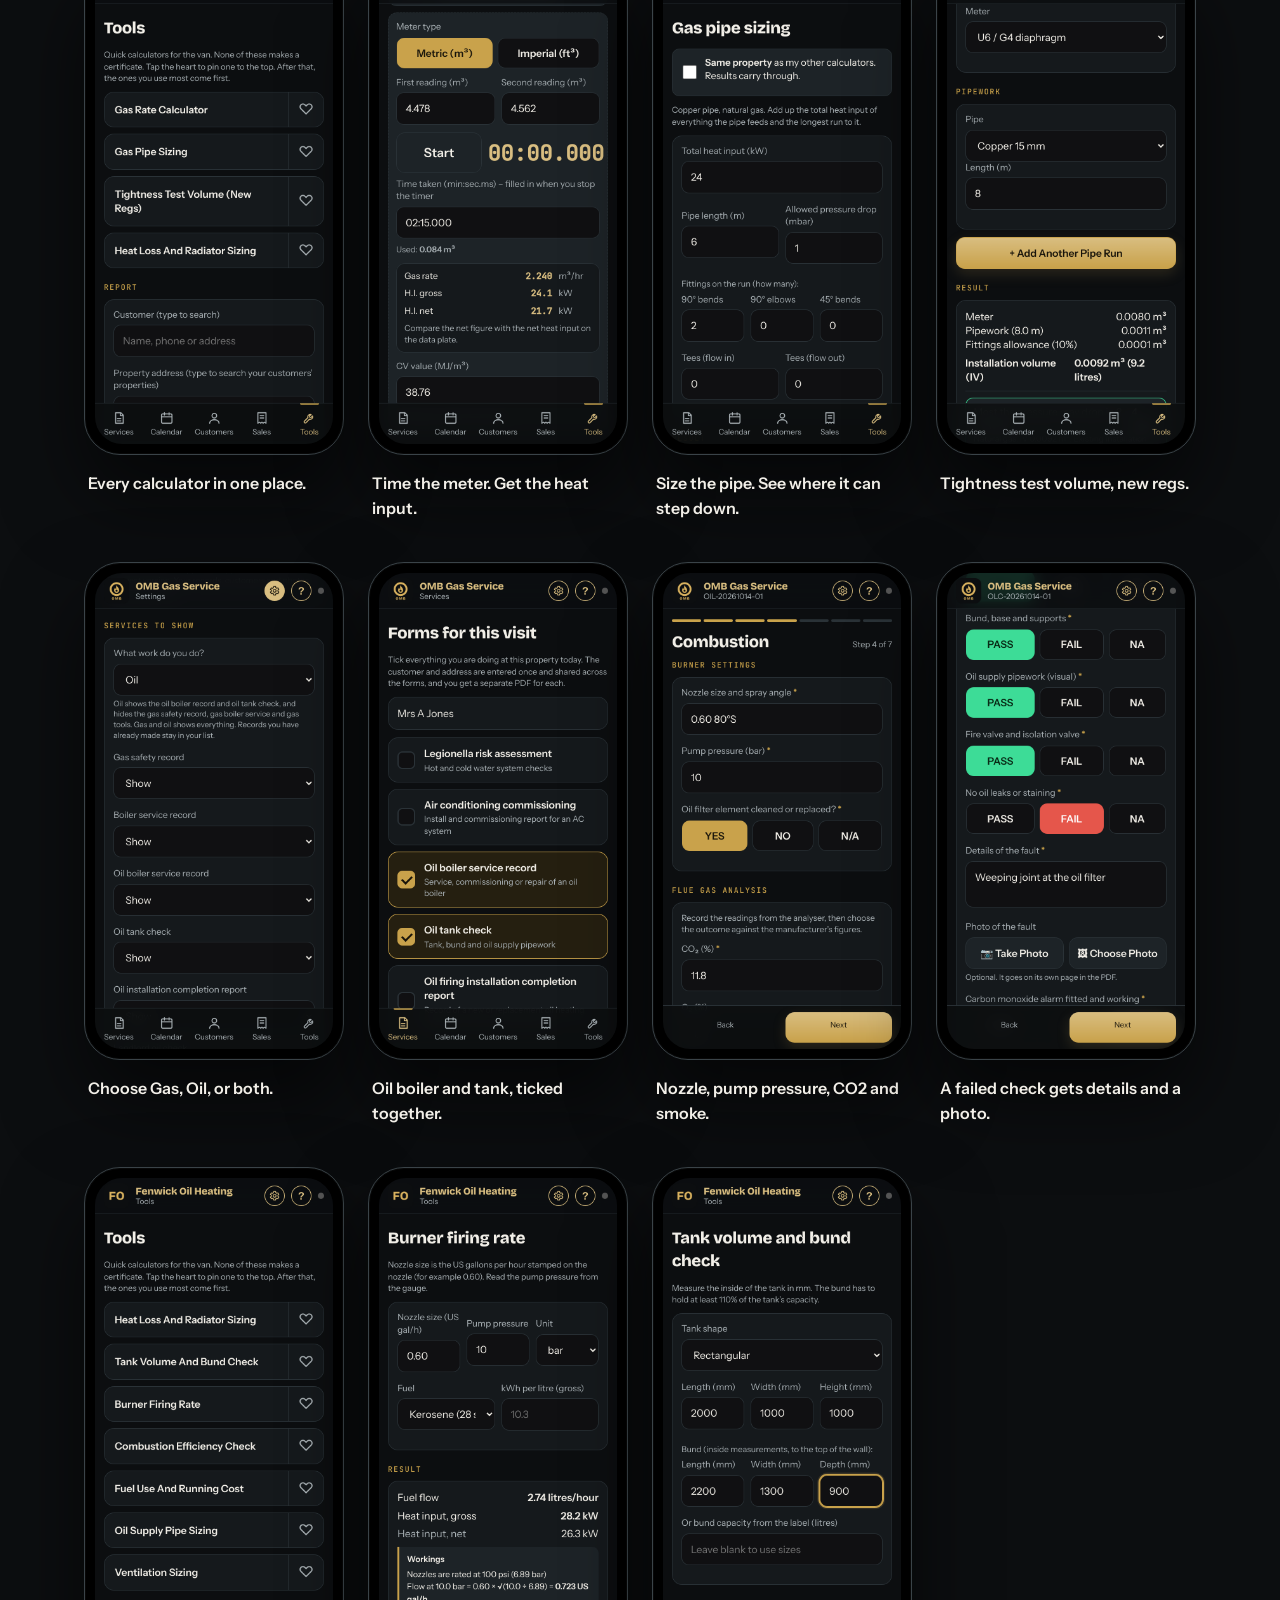
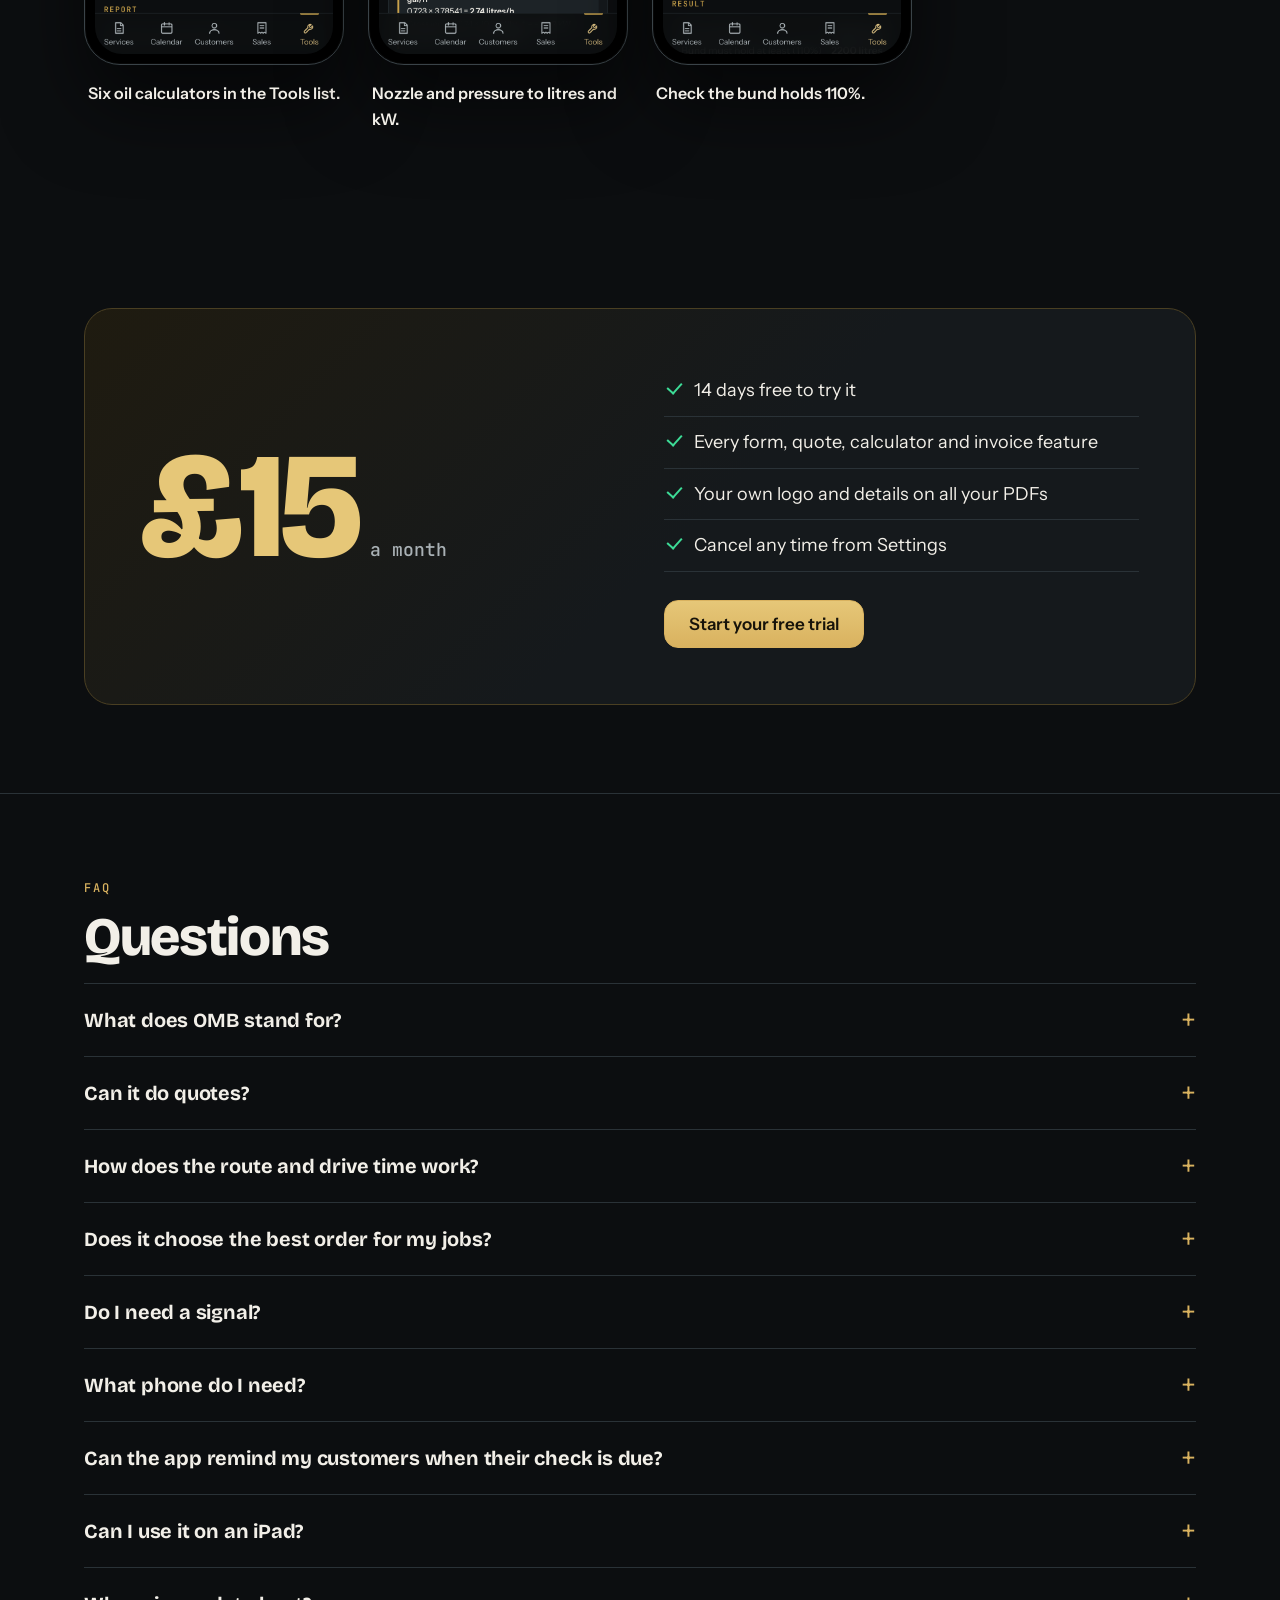
==== commit bac26fc8: "Website: hero phone is a swipeable, auto-advancing reel of 14 app screens" ====
--- a/index.html
+++ b/index.html
@@ -48,7 +48,7 @@
     </div>
     <div class="visual"><div class="halo"></div>
       <svg class="orbit" viewBox="0 0 200 200" aria-hidden="true"><circle cx="100" cy="100" r="98" fill="none" stroke="#D9B25F" stroke-width=".6" stroke-dasharray="2 7"/><circle cx="100" cy="100" r="72" fill="none" stroke="#D9B25F" stroke-width=".4" stroke-dasharray="1 5"/></svg>
-      <div class="float"><figure class="phone" id="tilt"><img src="img/shot-23.png" width="750" height="1500" alt="The Today screen: the next job with the drive time from here, a green line saying when to set off, and Call, On my way and Navigate buttons"></figure></div>
+      <div class="float"><figure class="phone" id="tilt"><div class="reel" id="reel" tabindex="0" aria-label="Screens from the app. Swipe or scroll sideways to see more."><img src="img/shot-23.png" width="750" height="1500" alt="The Today screen: the next job with the drive time from here and when to set off"><img src="img/shot-29.png" width="750" height="1500" alt="The New list: gas safety record, boiler service, Legionella, air conditioning, quotes and invoice" loading="lazy"><img src="img/shot-30.png" width="750" height="1500" alt="The gas safety record, gas installation checks with Pass, Fail and NA" loading="lazy"><img src="img/shot-31.png" width="750" height="1500" alt="The boiler service record, appliance checks" loading="lazy"><img src="img/shot-32.png" width="750" height="1500" alt="The Tools list: gas rate, pipe sizing, tightness test volume and heat loss" loading="lazy"><img src="img/shot-33.png" width="750" height="1500" alt="The tightness test volume calculator" loading="lazy"><img src="img/shot-34.png" width="750" height="1500" alt="Gas pipe sizing" loading="lazy"><img src="img/shot-35.png" width="750" height="1500" alt="Heat loss and radiator sizing, room by room" loading="lazy"><img src="img/shot-36.png" width="750" height="1500" alt="The calendar month with the day's appointments" loading="lazy"><img src="img/shot-24.png" width="750" height="1500" alt="The Route sheet with drive times between jobs and a total" loading="lazy"><img src="img/shot-25.png" width="750" height="1500" alt="Tomorrow's route with a Text ETA button for each customer" loading="lazy"><img src="img/shot-26.png" width="750" height="1500" alt="A customer's appliance register" loading="lazy"><img src="img/shot-28.png" width="750" height="1500" alt="An accepted quote with Book the job and Create invoice buttons" loading="lazy"><img src="img/shot-27.png" width="750" height="1500" alt="Chasing an overdue invoice by Text, WhatsApp or Email" loading="lazy"></div></figure><div class="dots" id="dots"><button type="button" aria-label="Show screen 1: Today" aria-current="true"></button><button type="button" aria-label="Show screen 2: Start anything"></button><button type="button" aria-label="Show screen 3: Gas safety record"></button><button type="button" aria-label="Show screen 4: Boiler service"></button><button type="button" aria-label="Show screen 5: Tools"></button><button type="button" aria-label="Show screen 6: Tightness test"></button><button type="button" aria-label="Show screen 7: Pipe sizing"></button><button type="button" aria-label="Show screen 8: Heat loss"></button><button type="button" aria-label="Show screen 9: Calendar"></button><button type="button" aria-label="Show screen 10: Route"></button><button type="button" aria-label="Show screen 11: Tomorrow"></button><button type="button" aria-label="Show screen 12: Appliances"></button><button type="button" aria-label="Show screen 13: Quotes"></button><button type="button" aria-label="Show screen 14: Chase"></button></div></div>
       <svg class="mark big" viewBox="24 24 72 72" aria-hidden="true" ><g transform="translate(0,8)"><circle class="ring" cx="60" cy="52" r="28" fill="none" stroke="#D9B25F" stroke-width="9"/><path class="fl" fill-rule="evenodd" fill="#D9B25F" d="M60 33C61 41 72 46 72 57C72 64.5 66.5 69.5 60 69.5C53.5 69.5 48 64.5 48 57C48 51.5 51 48 53.5 44.5C54 49 56 51.5 58.5 52C57 45.5 57.5 38.5 60 33ZM60 64.5C57 64.5 55 62.5 55 59.8C55 57.2 57 55.8 58.2 53.5C59.5 55.8 65 57.2 65 59.8C65 62.5 63 64.5 60 64.5Z"/></g></svg>
     </div>
   </div>
@@ -283,6 +283,16 @@
 </footer>
 <dialog id="viewer" aria-label="Form preview"><button type="button" id="vclose" aria-label="Close">Close</button><img id="vimg" alt=""></dialog>
 <script>
+(function(){var r=document.getElementById('reel'),d=document.getElementById('dots');if(!r||!d)return;
+var bs=d.children,n=bs.length,i=0,paused=false,timer;
+function show(k,smooth){i=(k+n)%n;r.scrollTo({left:i*r.clientWidth,behavior:smooth===false?'auto':'smooth'});mark();}
+function mark(){for(var j=0;j<n;j++){if(j===i)bs[j].setAttribute('aria-current','true');else bs[j].removeAttribute('aria-current');}}
+r.addEventListener('scroll',function(){var k=Math.round(r.scrollLeft/r.clientWidth);if(k!==i&&k>=0&&k<n){i=k;mark();}},{passive:true});
+for(var j=0;j<n;j++)(function(k){bs[k].addEventListener('click',function(){show(k);pause();});})(j);
+function pause(){paused=true;clearTimeout(timer);timer=setTimeout(function(){paused=false;},12000);}
+['pointerdown','touchstart','wheel','focusin'].forEach(function(e){r.addEventListener(e,pause,{passive:true});});
+if(!window.matchMedia('(prefers-reduced-motion: reduce)').matches)setInterval(function(){if(!paused&&!document.hidden)show(i+1);},3800);
+window.addEventListener('resize',function(){show(i,false);});})();
 (function(){var r=document.documentElement;r.classList.add('js');
 var reduce=window.matchMedia('(prefers-reduced-motion: reduce)').matches;
 var els=document.querySelectorAll('.rv');
--- a/style.css
+++ b/style.css
@@ -267,3 +267,13 @@
 @media(max-width:1000px){.toolgrid{grid-template-columns:1fr 1fr}}
 @media(max-width:620px){.toolgrid{grid-template-columns:1fr}.tool{padding:22px}.chips li{font-size:14px;padding:9px 14px}}
 @media(prefers-reduced-motion:reduce){.js .toolgrid.rv>*{opacity:1!important;transform:none!important}}
+
+/* hero phone: swipeable reel of app screens */
+.reel{display:flex;overflow-x:auto;scroll-snap-type:x mandatory;border-radius:27px;scrollbar-width:none;-webkit-overflow-scrolling:touch;overscroll-behavior-x:contain}
+.reel::-webkit-scrollbar{display:none}
+.reel img{flex:0 0 100%;scroll-snap-align:center;width:100%;height:auto;border-radius:0}
+.reel:focus-visible{outline:2px solid var(--gold);outline-offset:3px}
+.dots{display:flex;justify-content:center;gap:0;margin-top:18px}
+.dots button{width:18px;height:28px;border:0;background:none;padding:0;cursor:pointer;display:flex;align-items:center;justify-content:center}
+.dots button::before{content:"";width:8px;height:8px;border-radius:50%;background:var(--line2);transition:background .25s,transform .25s}
+.dots button[aria-current]::before{background:var(--gold);transform:scale(1.35)}
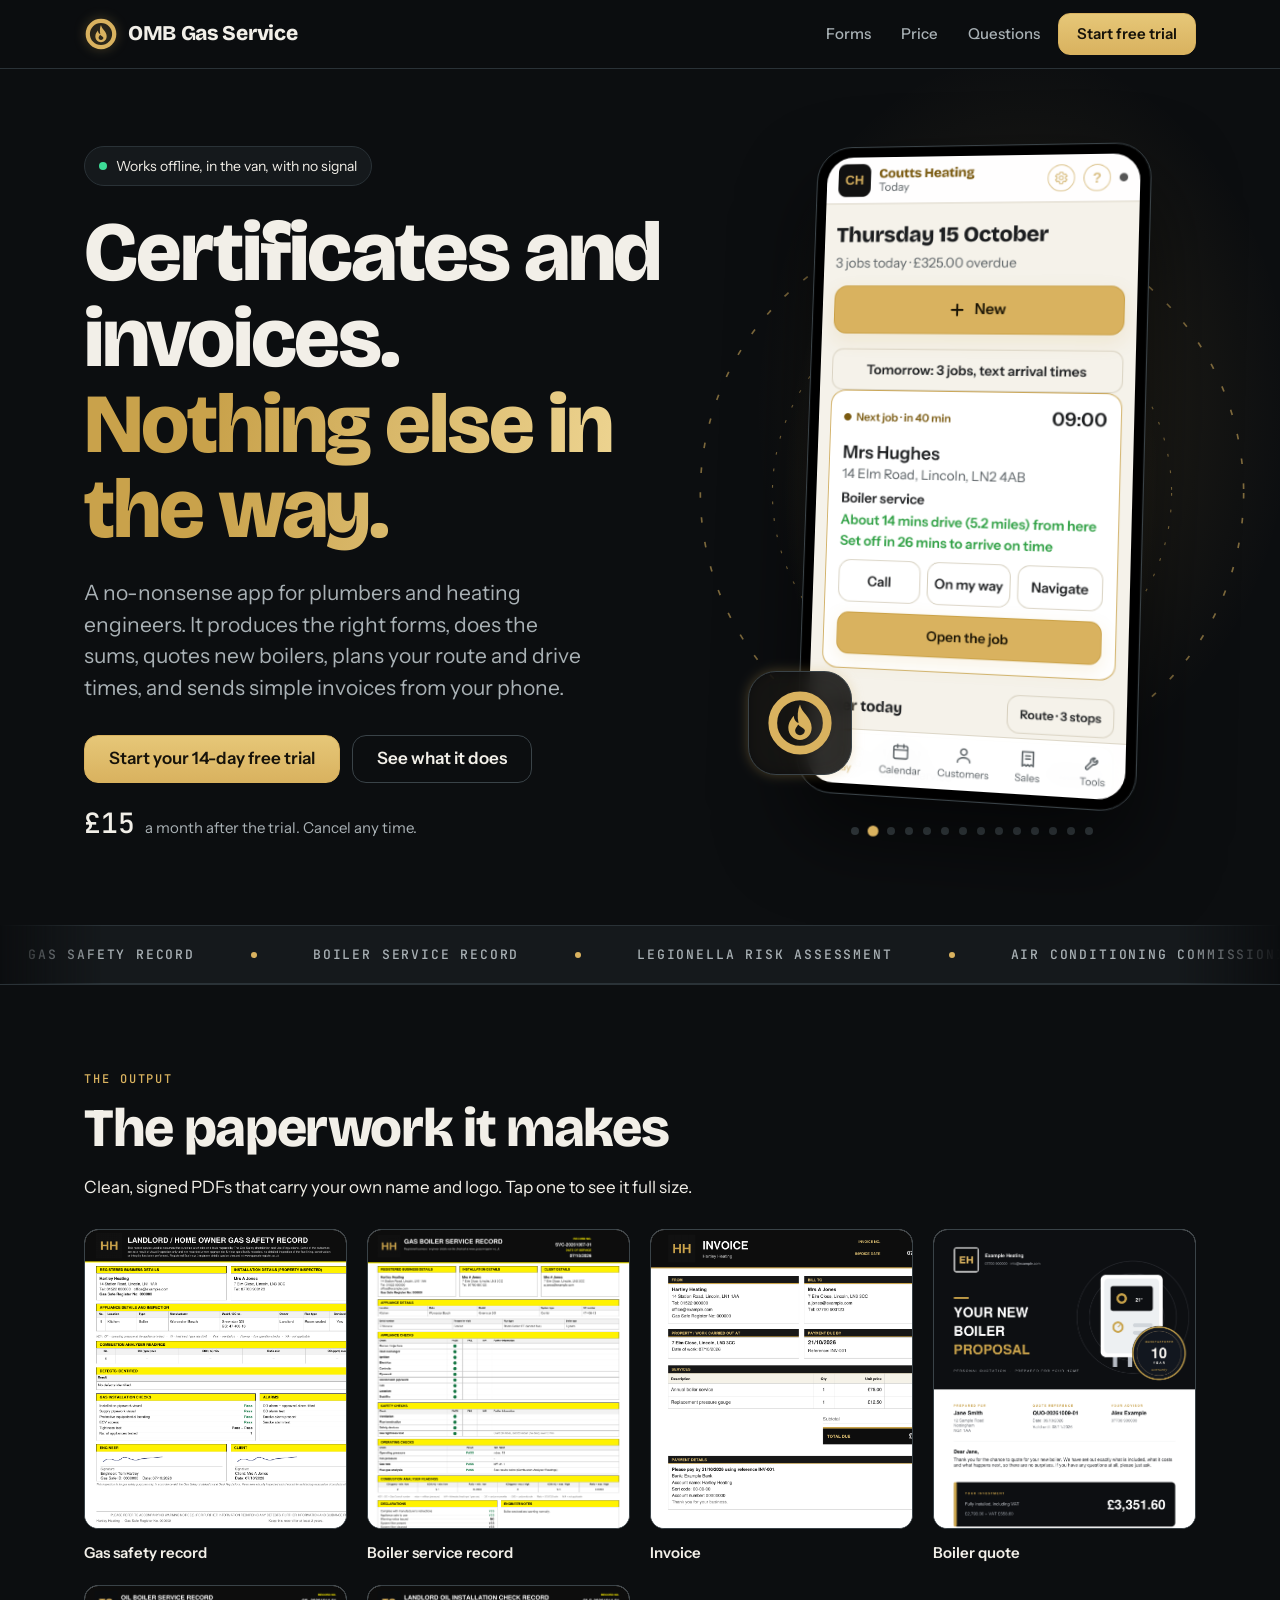
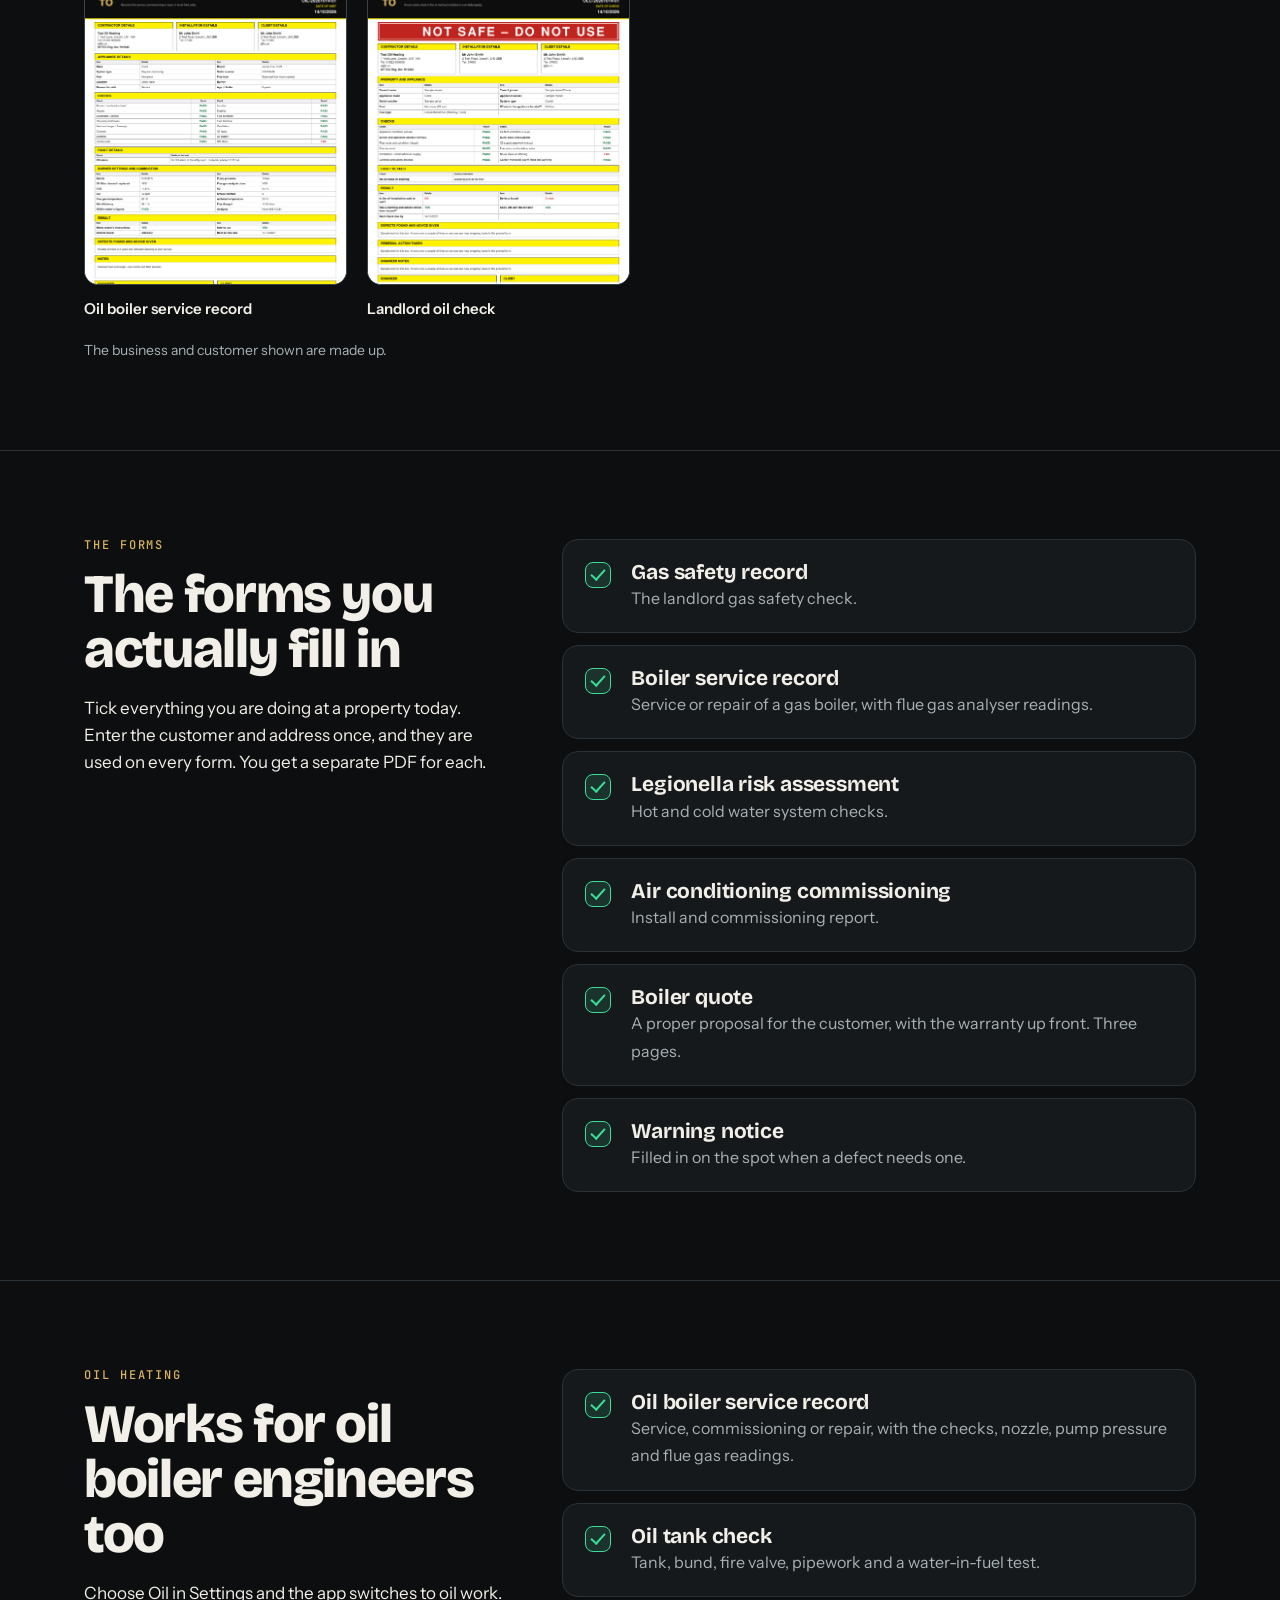
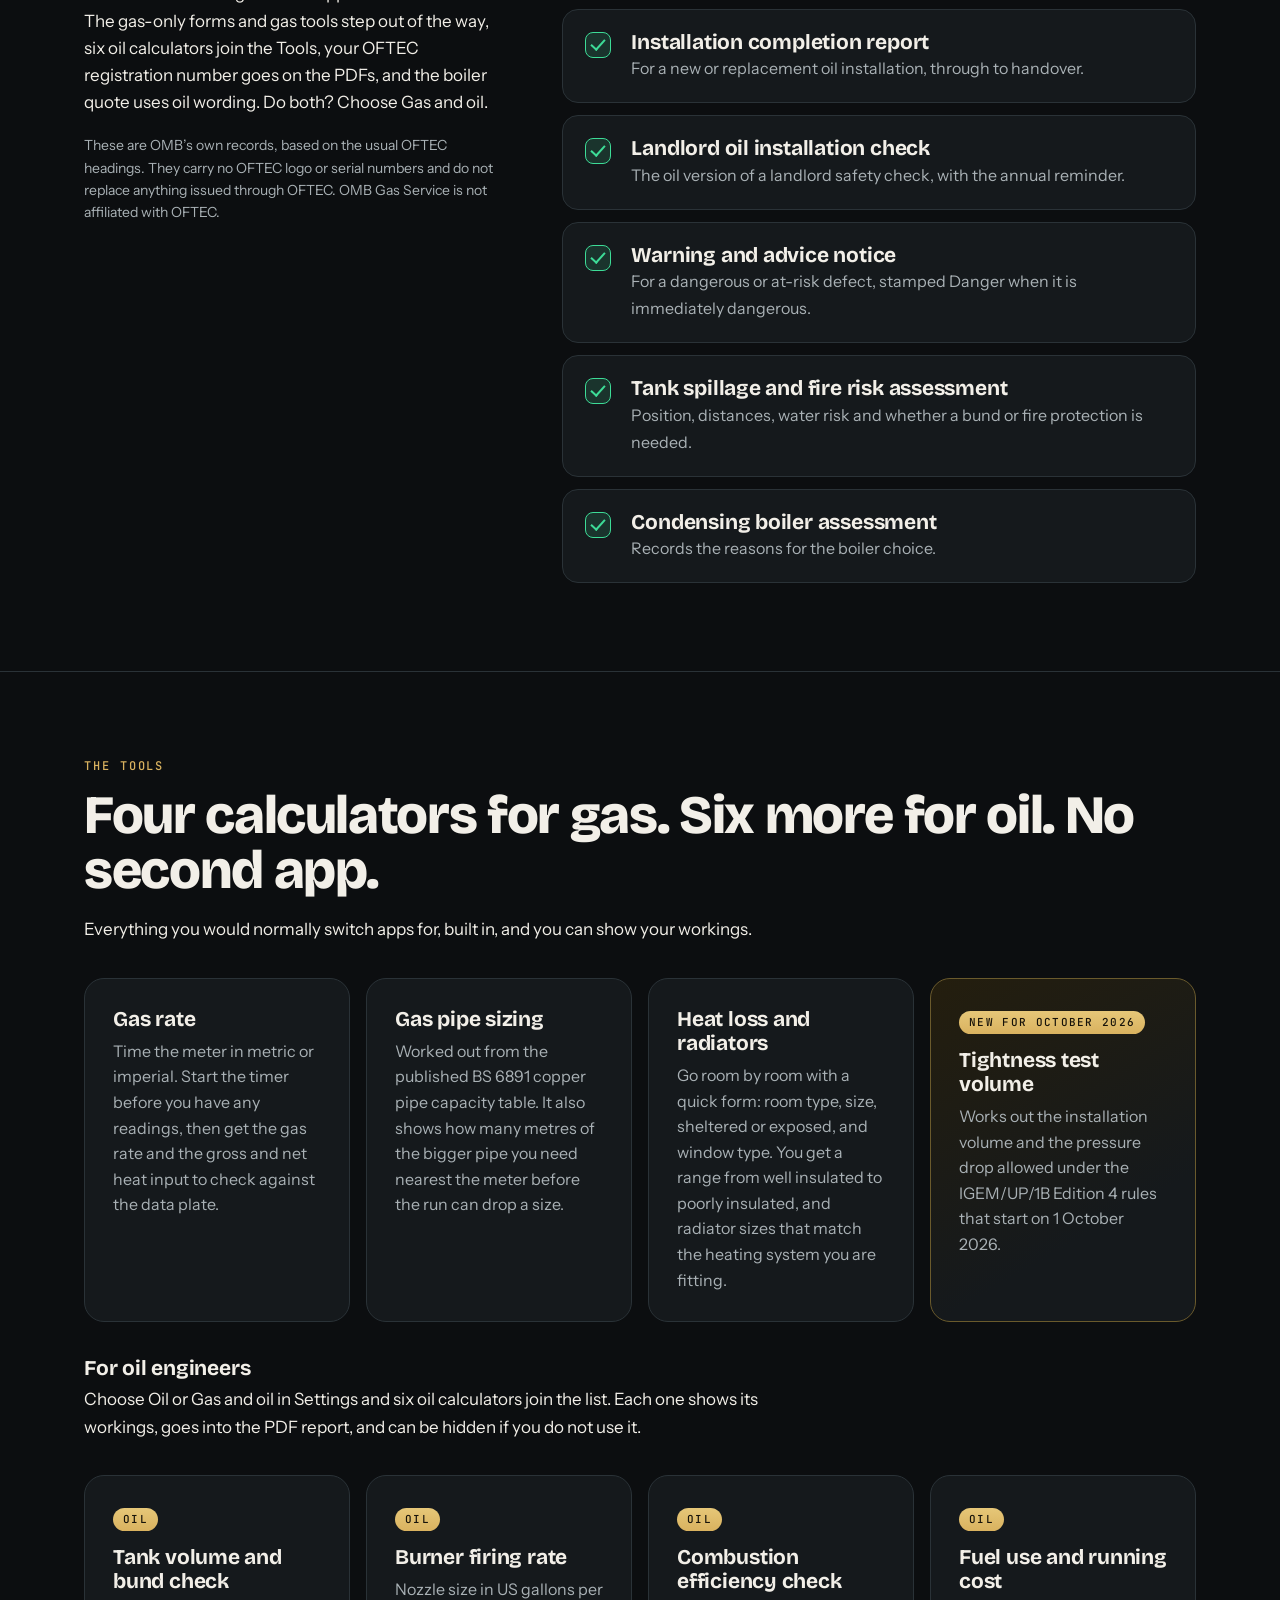
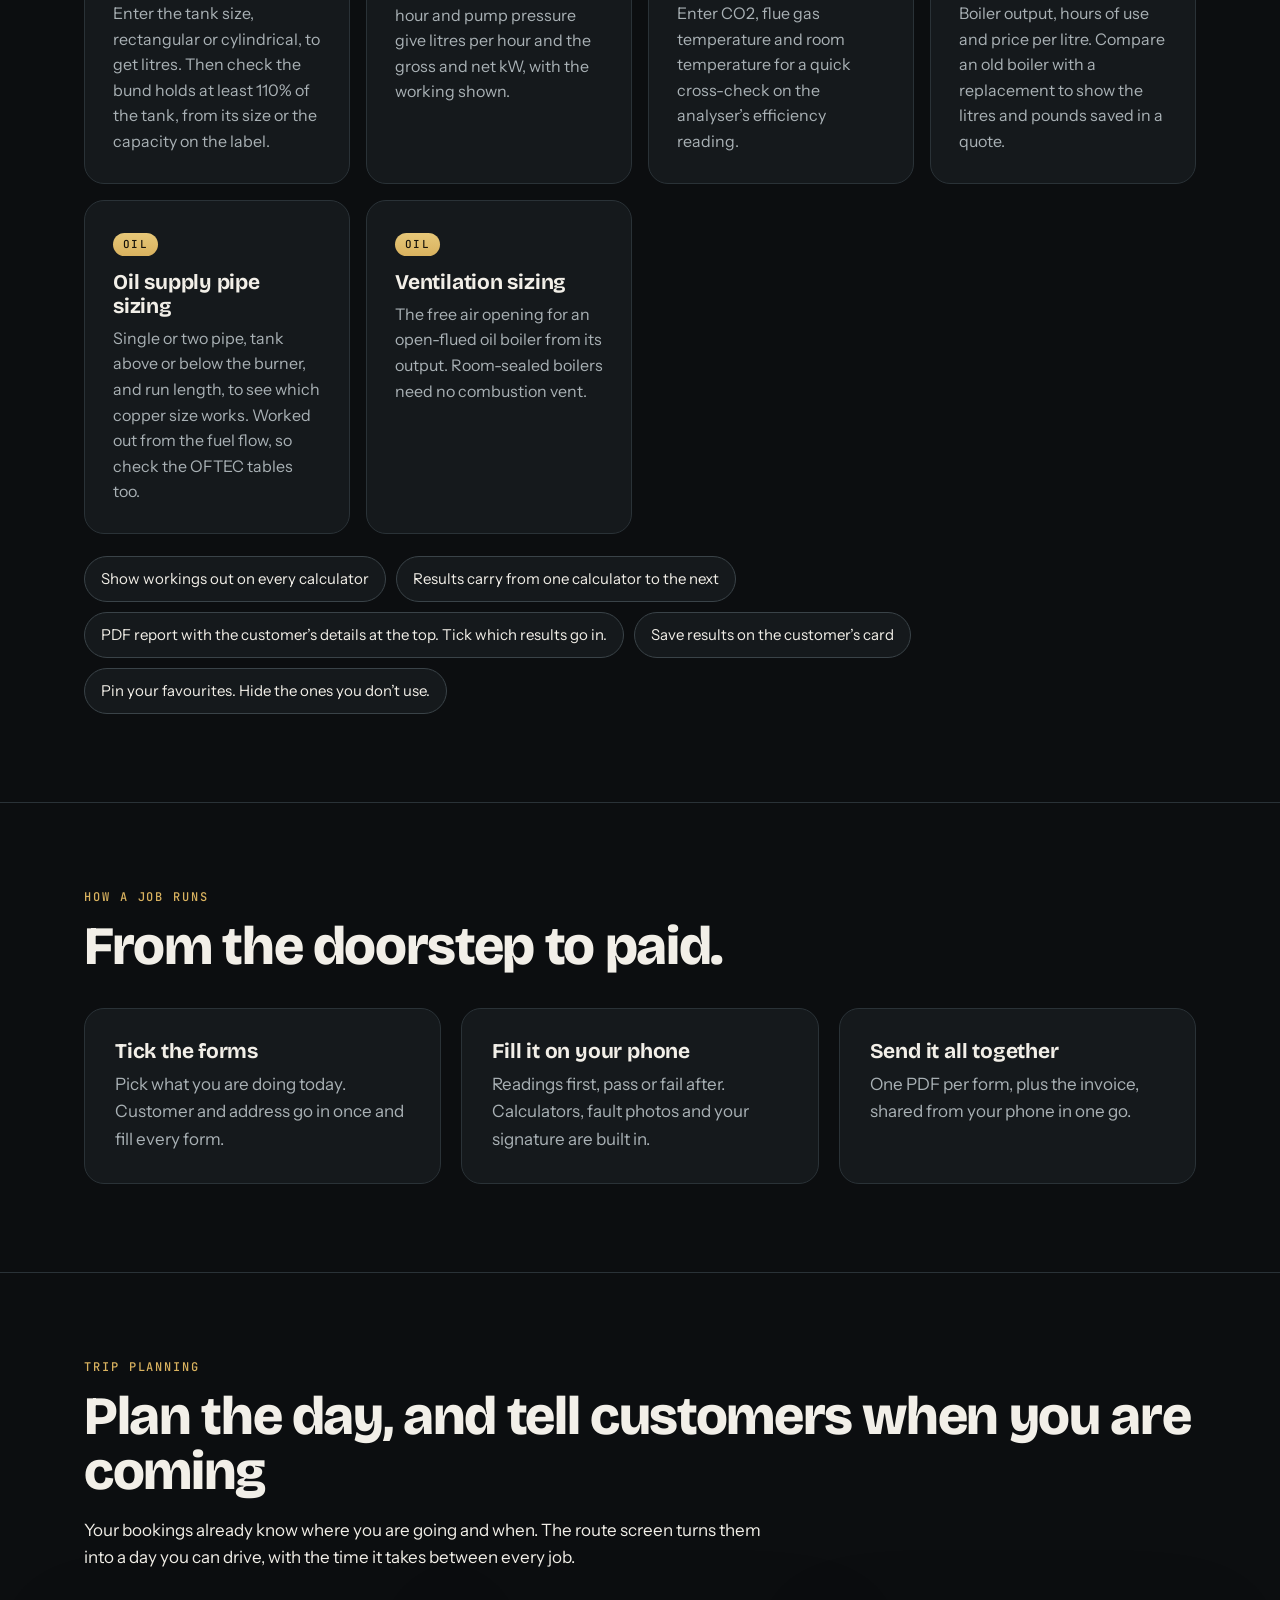
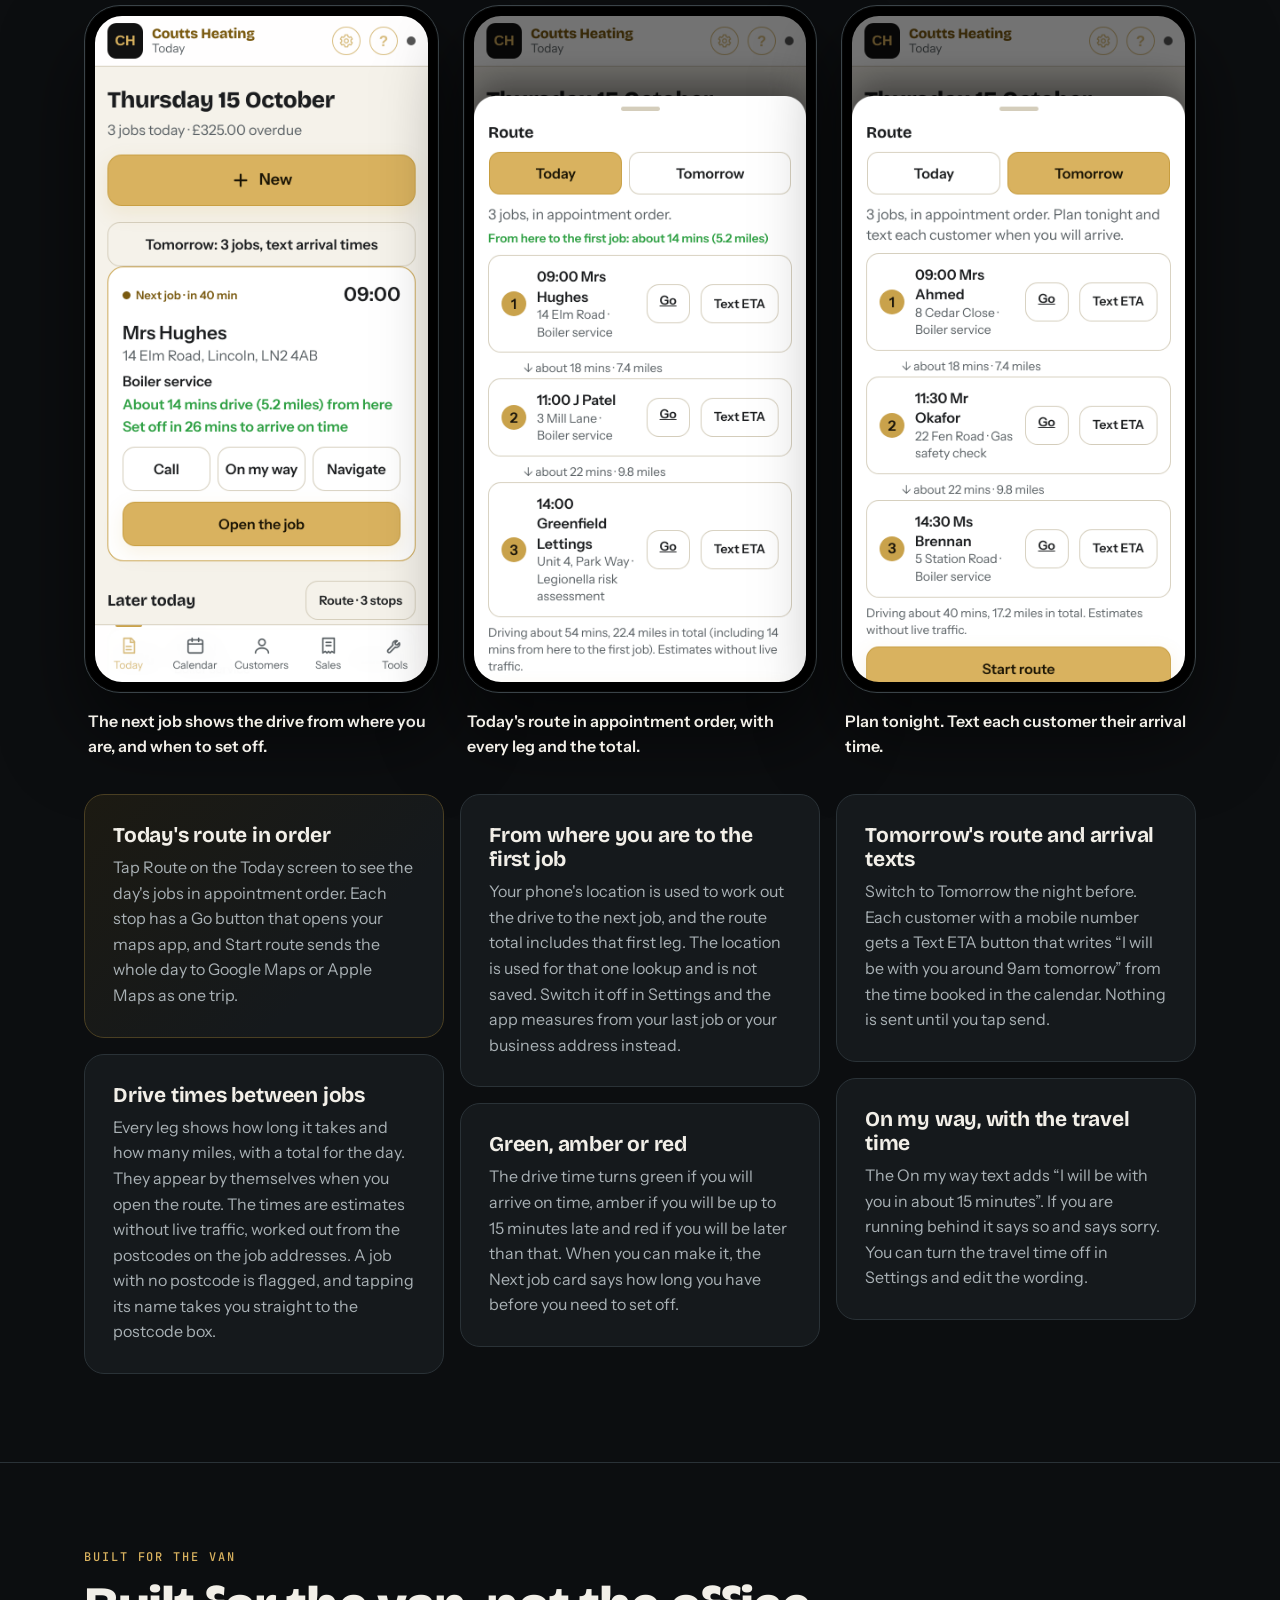
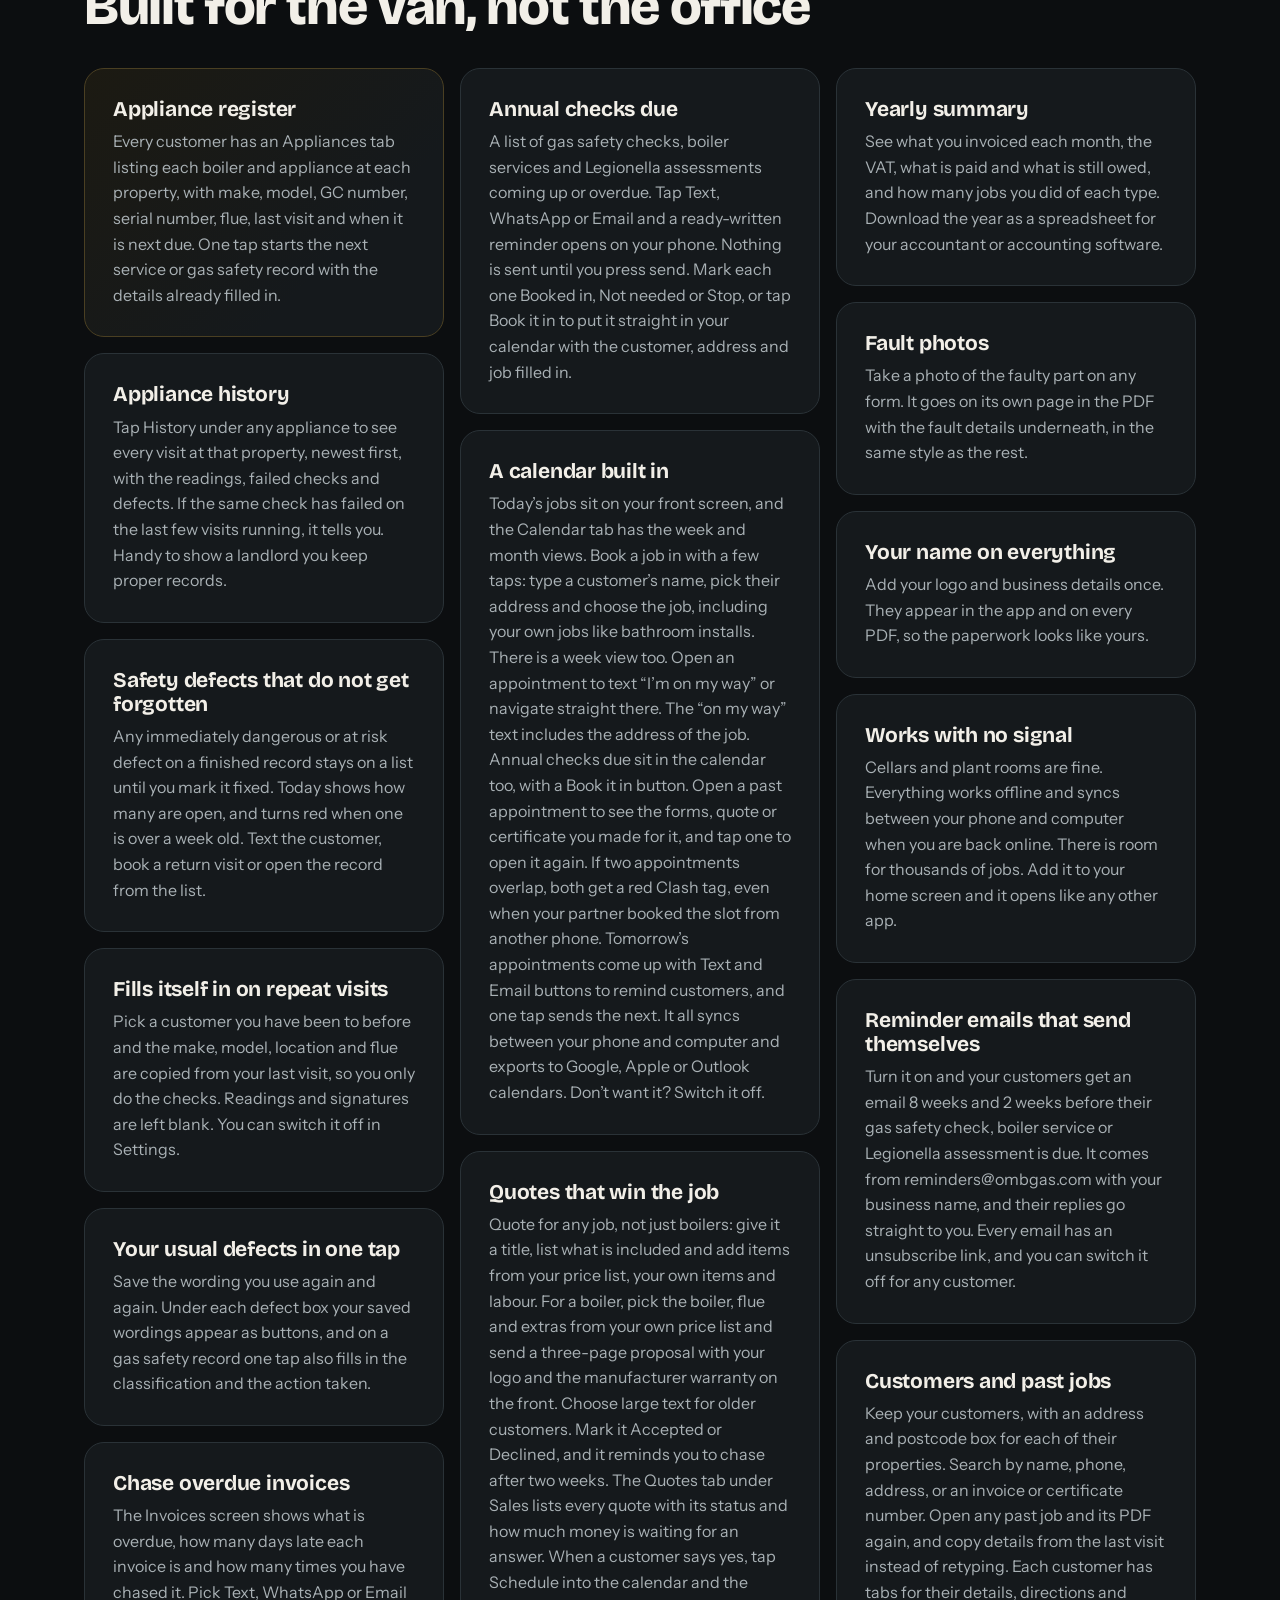
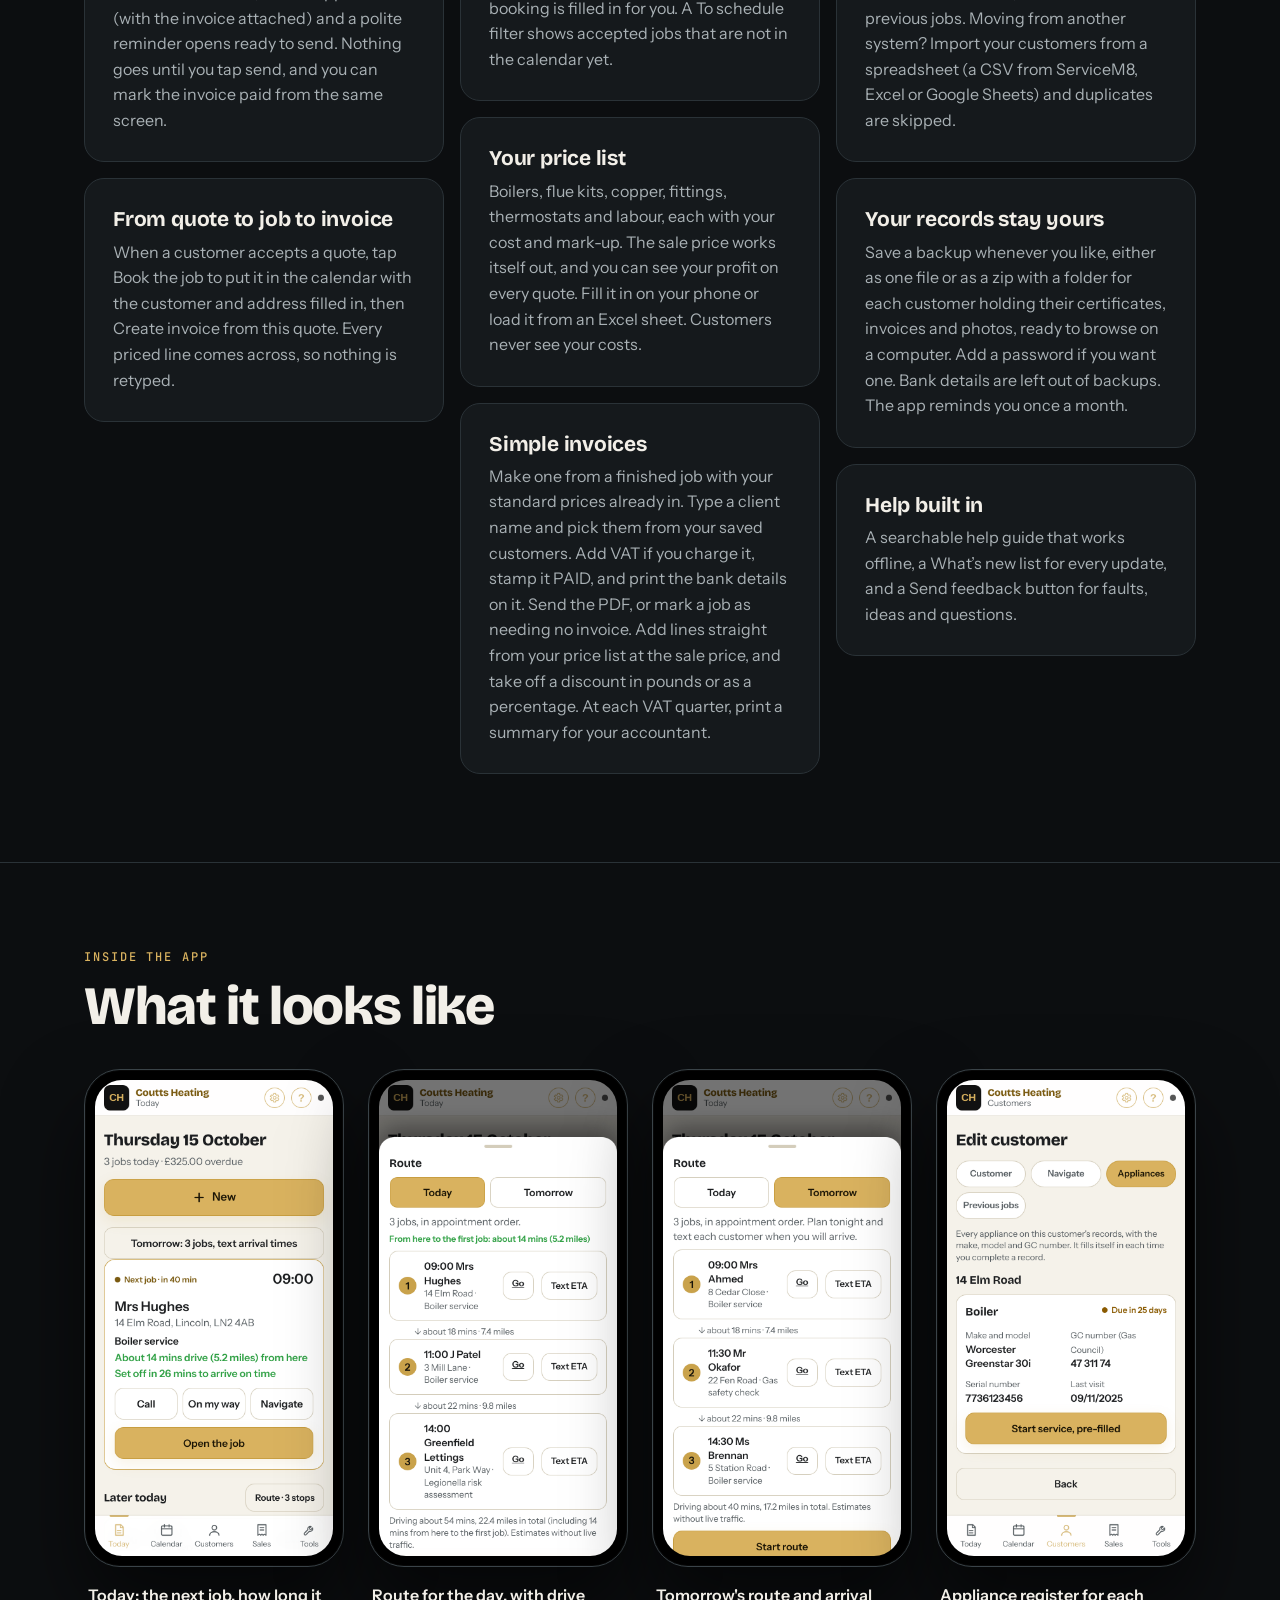
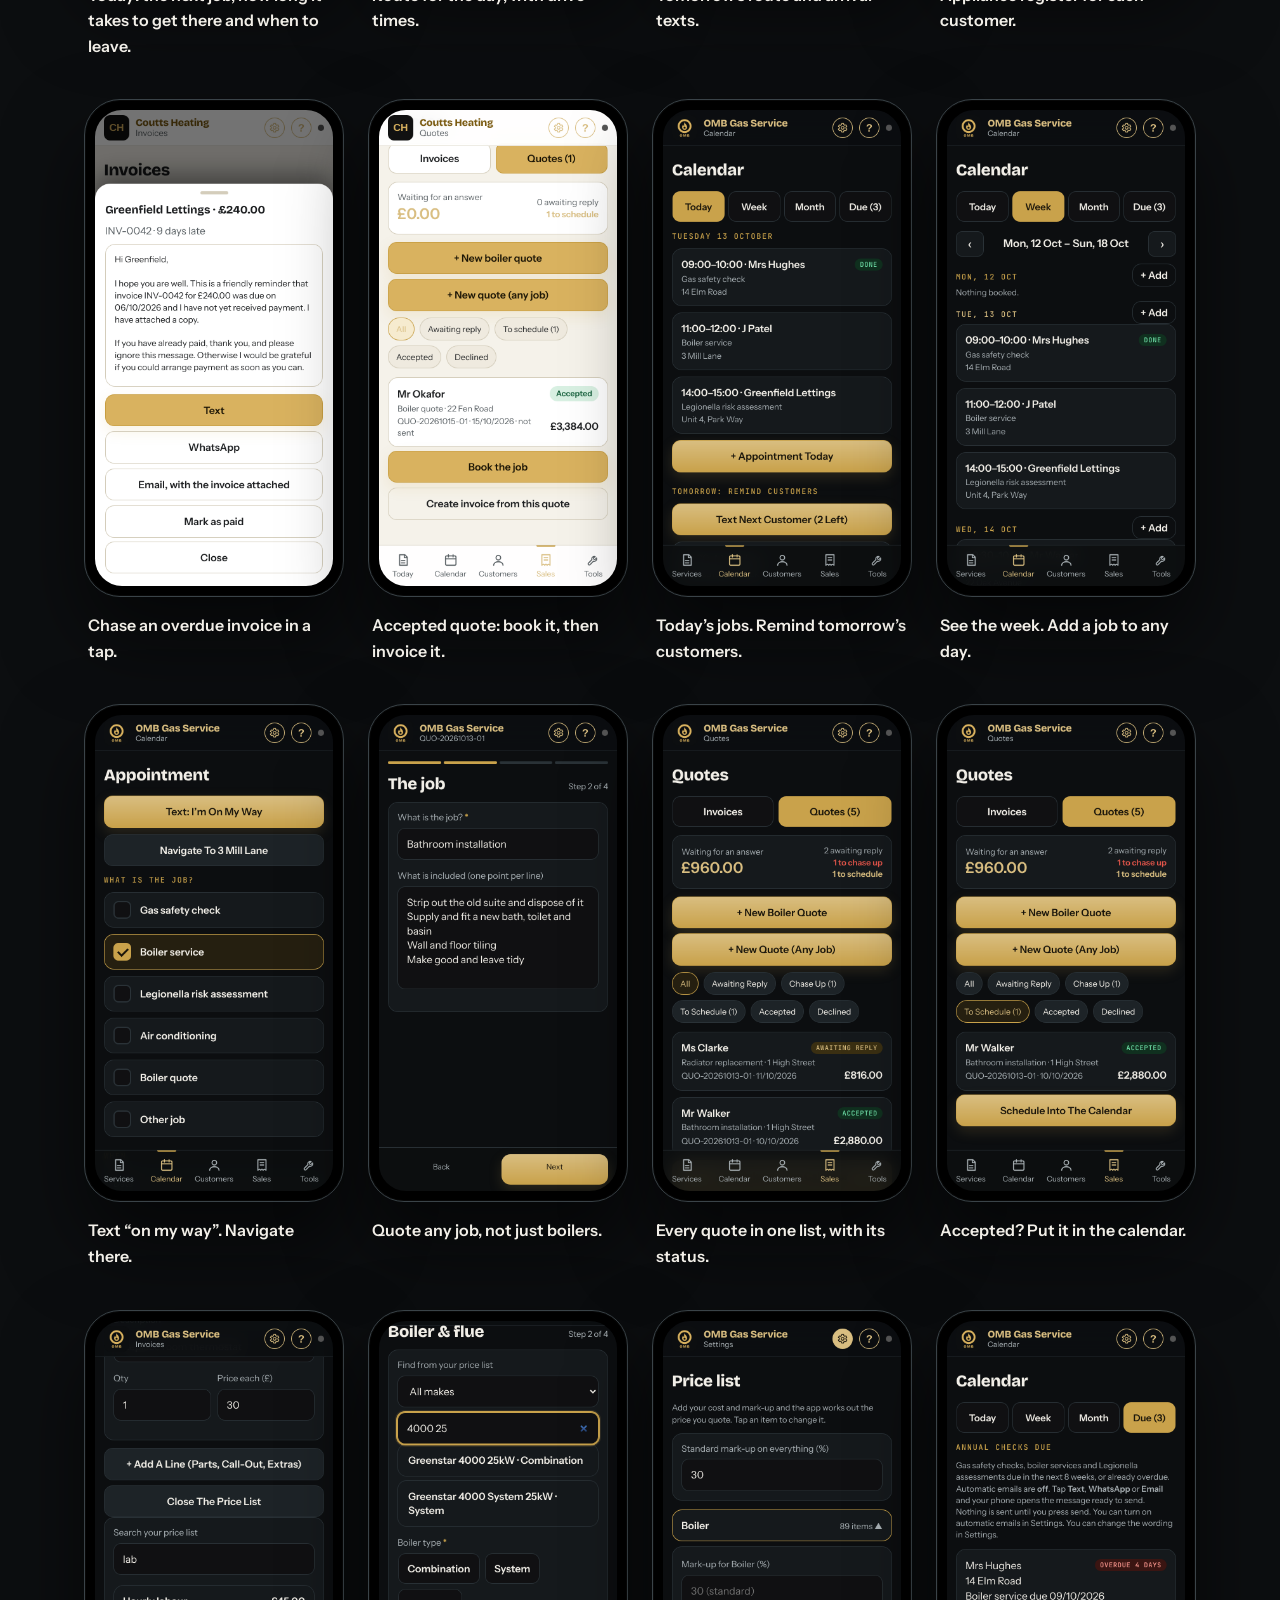
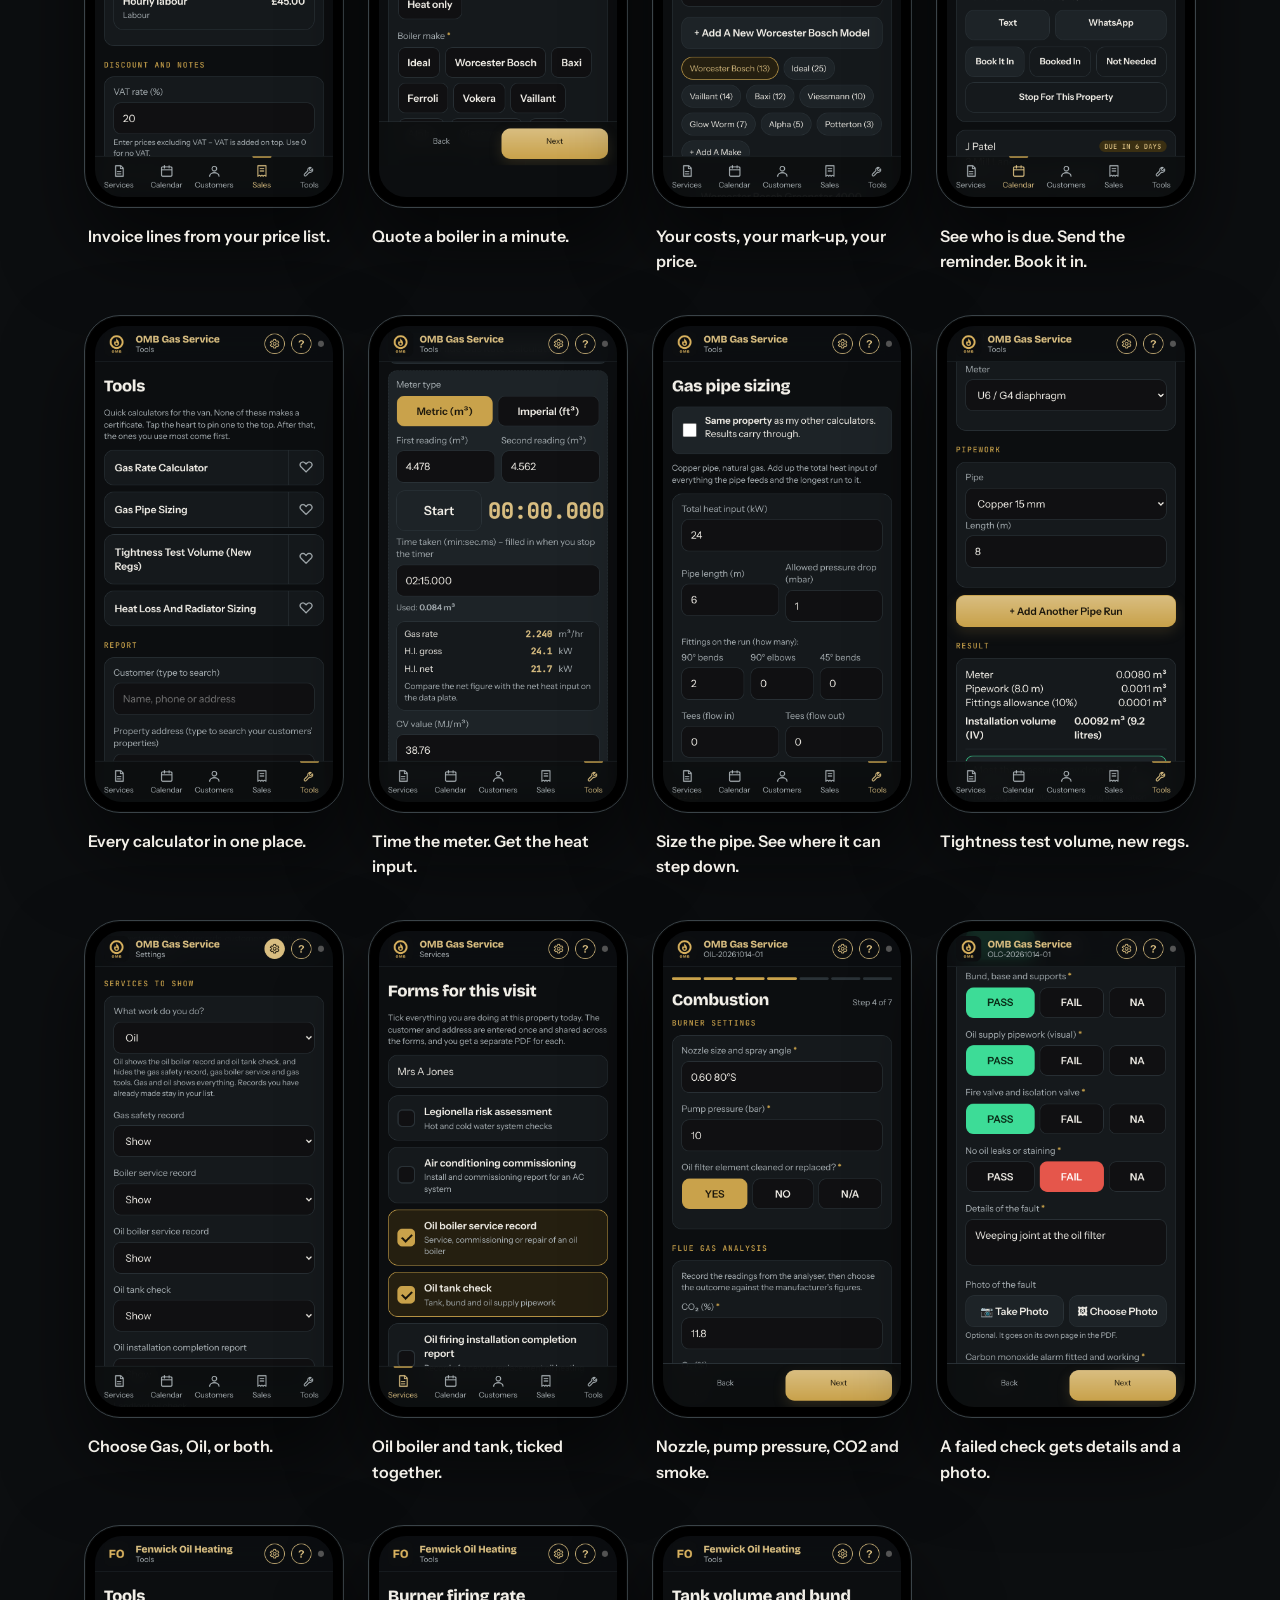
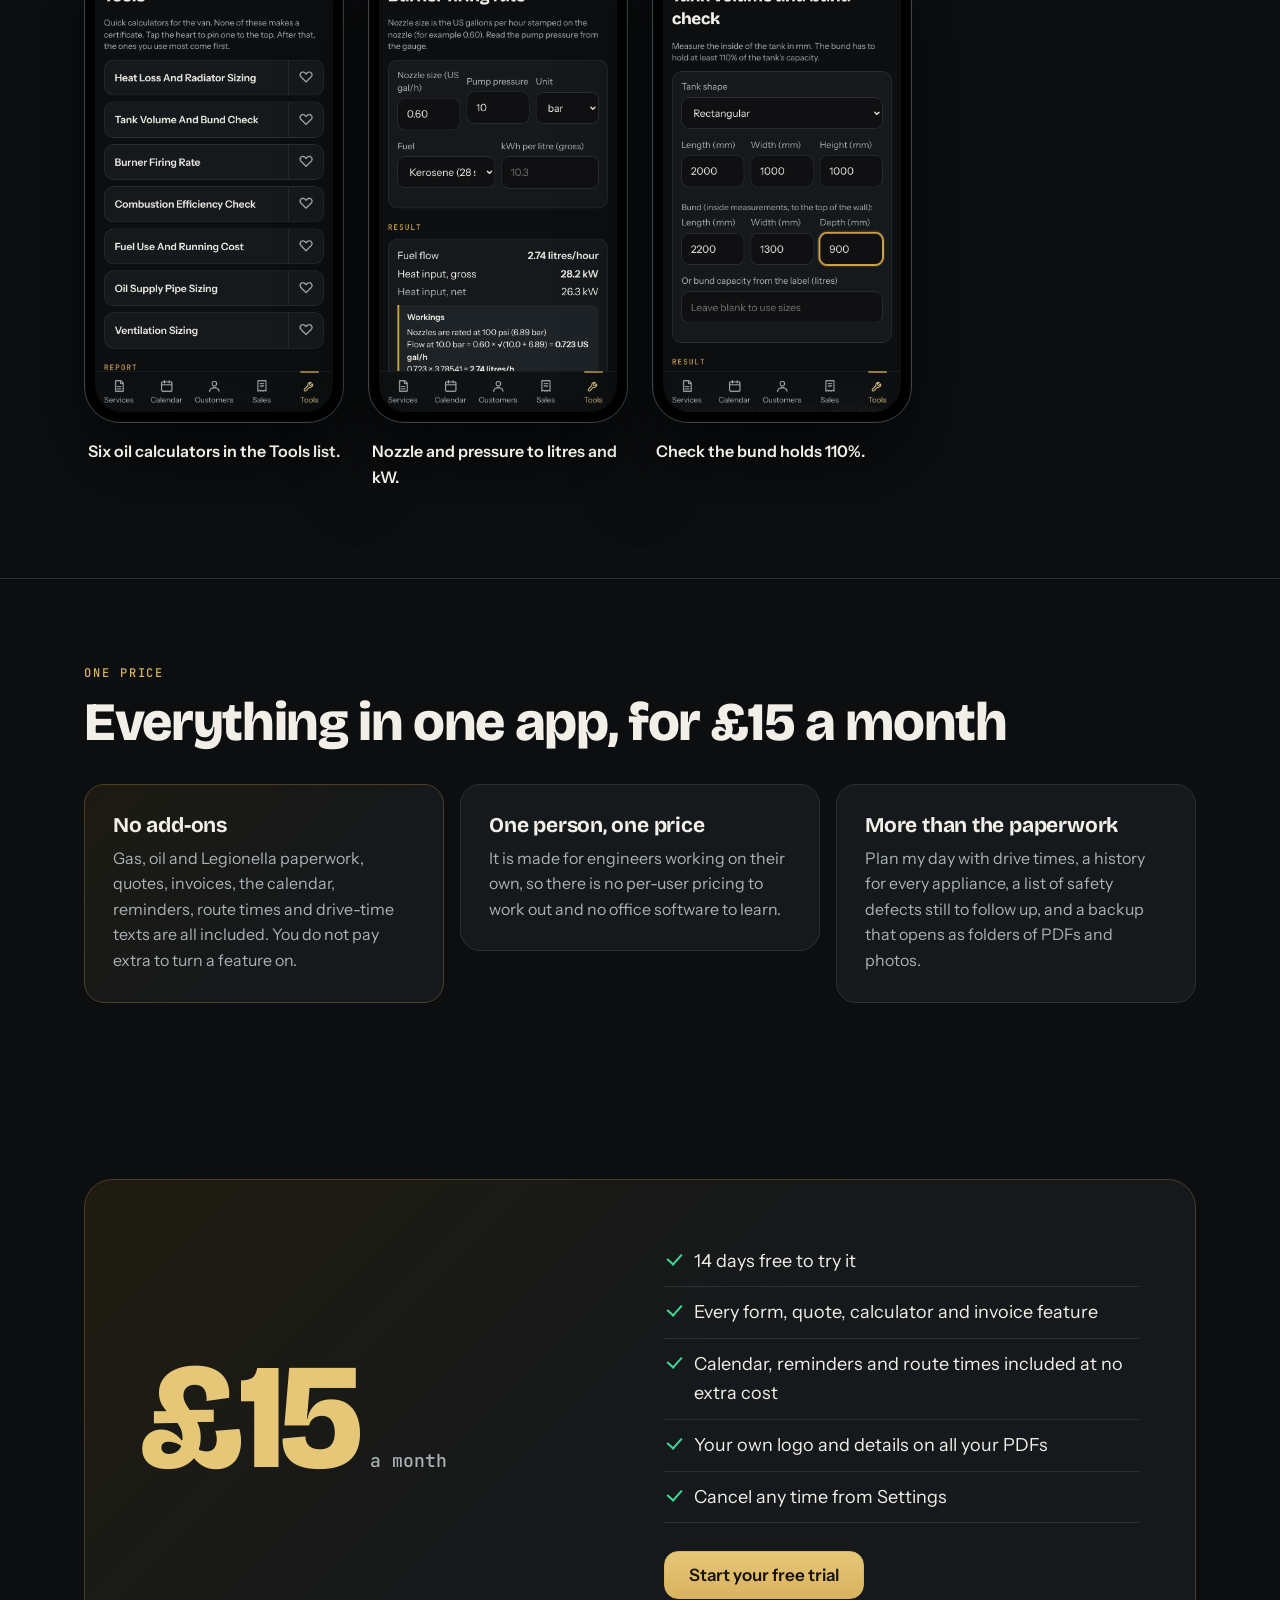
==== commit 72fa5c54: "Website: one price section, new features (history, defect follow-up, auto-fill, saved wording, zip b" ====
--- a/index.html
+++ b/index.html
@@ -181,6 +181,10 @@
     <h2 class="rv">Built for the van, not the office</h2>
     <div class="points rv">
       <div><h3>Appliance register</h3><p>Every customer has an Appliances tab listing each boiler and appliance at each property, with make, model, GC number, serial number, flue, last visit and when it is next due. One tap starts the next service or gas safety record with the details already filled in.</p></div>
+      <div><h3>Appliance history</h3><p>Tap History under any appliance to see every visit at that property, newest first, with the readings, failed checks and defects. If the same check has failed on the last few visits running, it tells you. Handy to show a landlord you keep proper records.</p></div>
+      <div><h3>Safety defects that do not get forgotten</h3><p>Any immediately dangerous or at risk defect on a finished record stays on a list until you mark it fixed. Today shows how many are open, and turns red when one is over a week old. Text the customer, book a return visit or open the record from the list.</p></div>
+      <div><h3>Fills itself in on repeat visits</h3><p>Pick a customer you have been to before and the make, model, location and flue are copied from your last visit, so you only do the checks. Readings and signatures are left blank. You can switch it off in Settings.</p></div>
+      <div><h3>Your usual defects in one tap</h3><p>Save the wording you use again and again. Under each defect box your saved wordings appear as buttons, and on a gas safety record one tap also fills in the classification and the action taken.</p></div>
       <div><h3>Chase overdue invoices</h3><p>The Invoices screen shows what is overdue, how many days late each invoice is and how many times you have chased it. Pick Text, WhatsApp or Email (with the invoice attached) and a polite reminder opens ready to send. Nothing goes until you tap send, and you can mark the invoice paid from the same screen.</p></div>
       <div><h3>From quote to job to invoice</h3><p>When a customer accepts a quote, tap Book the job to put it in the calendar with the customer and address filled in, then Create invoice from this quote. Every priced line comes across, so nothing is retyped.</p></div>
       <div><h3>Annual checks due</h3><p>A list of gas safety checks, boiler services and Legionella assessments coming up or overdue. Tap Text, WhatsApp or Email and a ready-written reminder opens on your phone. Nothing is sent until you press send. Mark each one Booked in, Not needed or Stop, or tap Book it in to put it straight in your calendar with the customer, address and job filled in.</p></div>
@@ -194,7 +198,7 @@
       <div><h3>Works with no signal</h3><p>Cellars and plant rooms are fine. Everything works offline and syncs between your phone and computer when you are back online. There is room for thousands of jobs. Add it to your home screen and it opens like any other app.</p></div>
       <div><h3>Reminder emails that send themselves</h3><p>Turn it on and your customers get an email 8 weeks and 2 weeks before their gas safety check, boiler service or Legionella assessment is due. It comes from reminders@ombgas.com with your business name, and their replies go straight to you. Every email has an unsubscribe link, and you can switch it off for any customer.</p></div>
       <div><h3>Customers and past jobs</h3><p>Keep your customers, with an address and postcode box for each of their properties. Search by name, phone, address, or an invoice or certificate number. Open any past job and its PDF again, and copy details from the last visit instead of retyping. Each customer has tabs for their details, directions and previous jobs. Moving from another system? Import your customers from a spreadsheet (a CSV from ServiceM8, Excel or Google Sheets) and duplicates are skipped.</p></div>
-      <div><h3>Your records stay yours</h3><p>Save a backup file whenever you like, with a password if you want one. Bank details are left out of backups. The app reminds you once a month.</p></div>
+      <div><h3>Your records stay yours</h3><p>Save a backup whenever you like, either as one file or as a zip with a folder for each customer holding their certificates, invoices and photos, ready to browse on a computer. Add a password if you want one. Bank details are left out of backups. The app reminds you once a month.</p></div>
       <div><h3>Help built in</h3><p>A searchable help guide that works offline, a What’s new list for every update, and a Send feedback button for faults, ideas and questions.</p></div>
     </div>
   </div>
@@ -236,6 +240,18 @@
   </div>
 </section>
 
+<section class="s" id="allinone">
+  <div class="wrap">
+    <p class="eyebrow rv">One price</p>
+    <h2 class="rv">Everything in one app, for £15 a month</h2>
+    <div class="points rv">
+      <div><h3>No add-ons</h3><p>Gas, oil and Legionella paperwork, quotes, invoices, the calendar, reminders, route times and drive-time texts are all included. You do not pay extra to turn a feature on.</p></div>
+      <div><h3>One person, one price</h3><p>It is made for engineers working on their own, so there is no per-user pricing to work out and no office software to learn.</p></div>
+      <div><h3>More than the paperwork</h3><p>Plan my day with drive times, a history for every appliance, a list of safety defects still to follow up, and a backup that opens as folders of PDFs and photos.</p></div>
+    </div>
+  </div>
+</section>
+
 <section class="s price" id="price" style="border-top:0;padding-top:88px">
   <div class="wrap">
     <div class="pricebox rv">
@@ -244,6 +260,7 @@
         <ul>
           <li>14 days free to try it</li>
           <li>Every form, quote, calculator and invoice feature</li>
+          <li>Calendar, reminders and route times included at no extra cost</li>
           <li>Your own logo and details on all your PDFs</li>
           <li>Cancel any time from Settings</li>
         </ul>
@@ -261,6 +278,7 @@
     <details><summary>Can it do quotes?</summary><p>Yes, for any job: bathrooms, radiators, repairs, anything. Give the job a title, list what is included, add items from your price list and your labour, and send a proper quotation. For boilers there is a dedicated quote too. Pick the customer, then the boiler, flue and extras from your own price list. It produces a three-page proposal with your logo, the manufacturer warranty on the front, and a price your customer can accept by replying to your email. You can mark each quote Accepted or Declined, and it prompts you to chase any that have had no answer after two weeks.</p></details>
     <details><summary>How does the route and drive time work?</summary><p>Open Route on the Today screen to see the day's jobs in appointment order with the drive time and miles between each. The times come from Google, using the postcodes on your job addresses, and are estimates without live traffic. Use it from your phone and the Next job card also shows the drive from where you are now, with a green, amber or red colour for whether you will be on time. Your location is used for that one lookup and is not saved.</p></details>
     <details><summary>Does it choose the best order for my jobs?</summary><p>Not yet. The route follows your appointment times, which is what your customers have been told. Tomorrow's route lets you text each customer their arrival time the night before.</p></details>
+    <details><summary>How does the price compare with other apps?</summary><p>Some gas certificate apps charge a lower price for the certificates alone and more for quotes, invoicing, scheduling and reminders. OMB is £15 a month and includes all of it. Check what the one you are comparing includes at its price, and try ours free for 14 days.</p></details>
     <details><summary>Do I need a signal?</summary><p>No. The forms, quotes, calculators and invoices all work offline. Drive times need a signal, because they are worked out online. Your work syncs to your account when you are back online.</p></details>
     <details><summary>What phone do I need?</summary><p>Any iPhone or Android phone with a normal browser. Open the app, choose “Add to Home Screen”, and it opens full screen like any other app.</p></details>
     <details><summary>Can the app remind my customers when their check is due?</summary><p>Yes. Turn on automatic emails in Settings and customers with an email address are emailed about 8 weeks and 2 weeks before. You can switch it off for any customer, and anyone can unsubscribe from the email. The Annual checks due list shows who has been sent a reminder, and gives you ready-written texts and WhatsApps for the rest.</p></details>
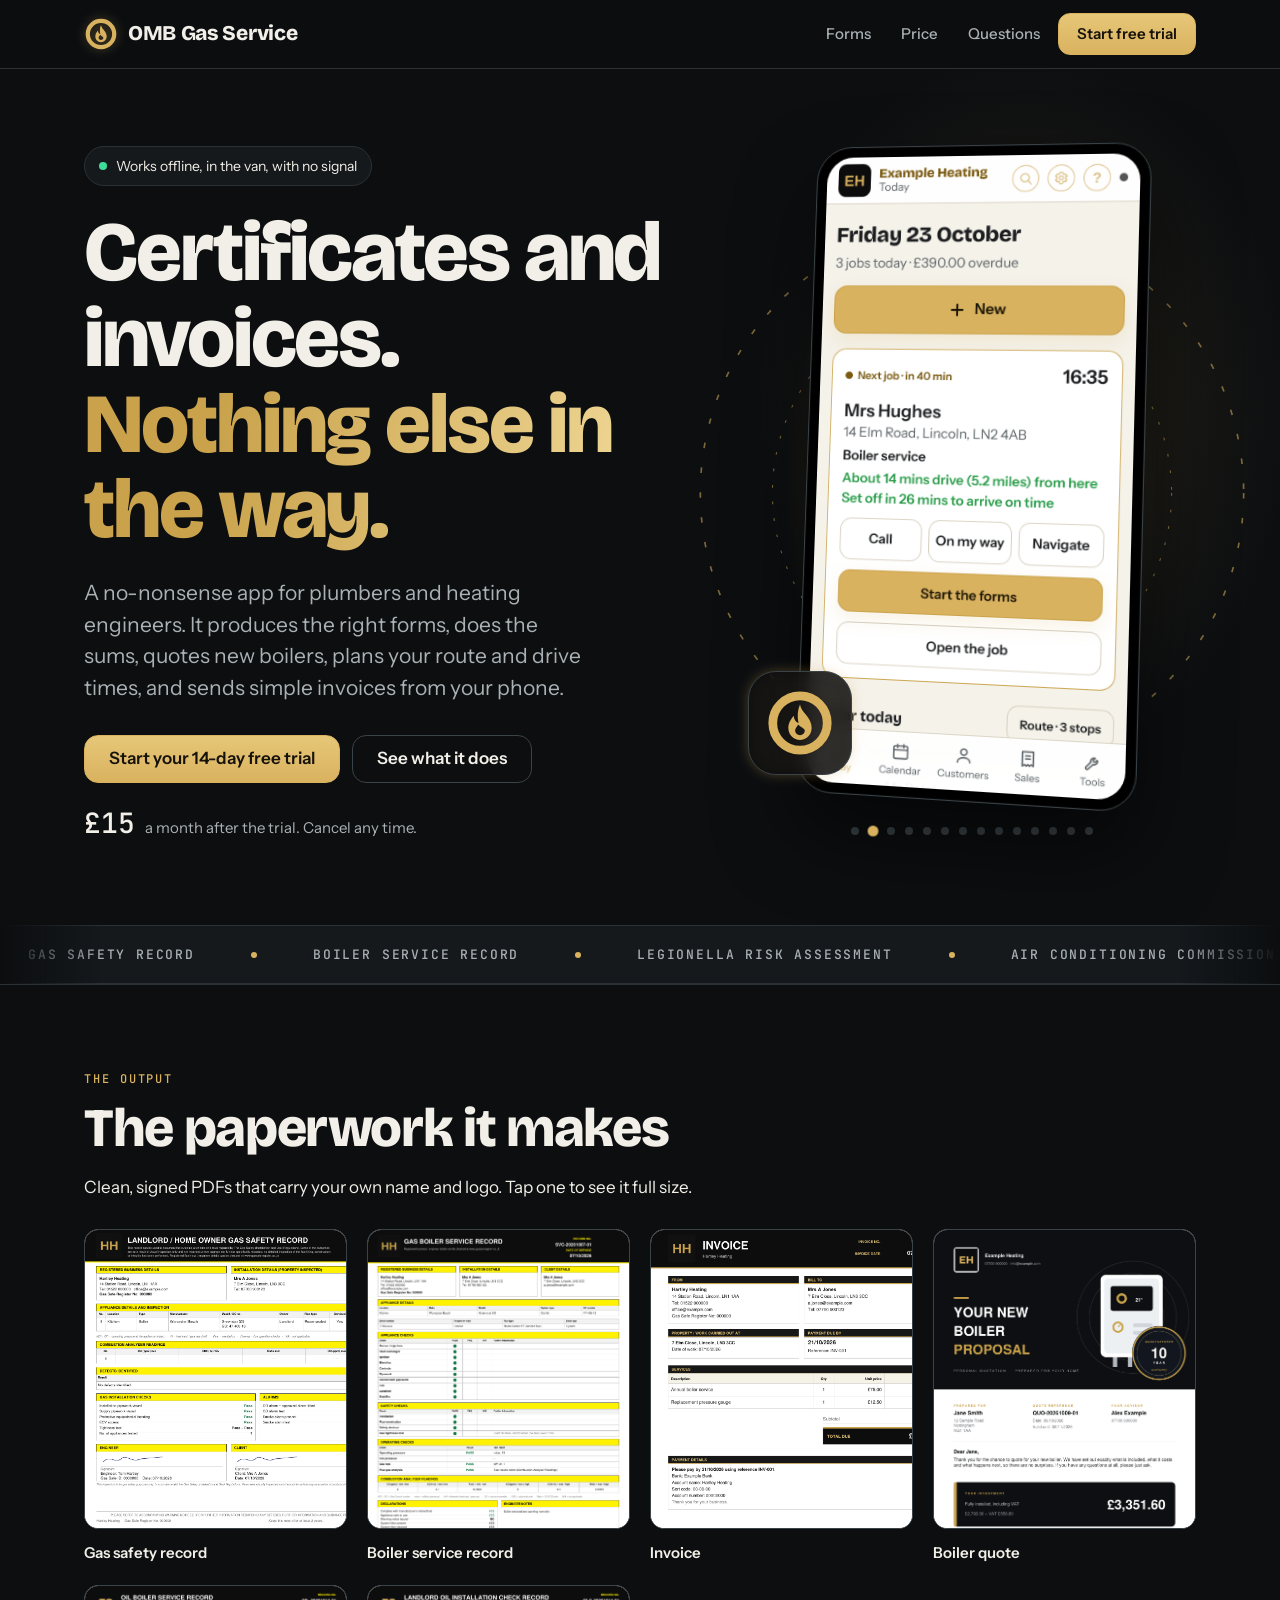
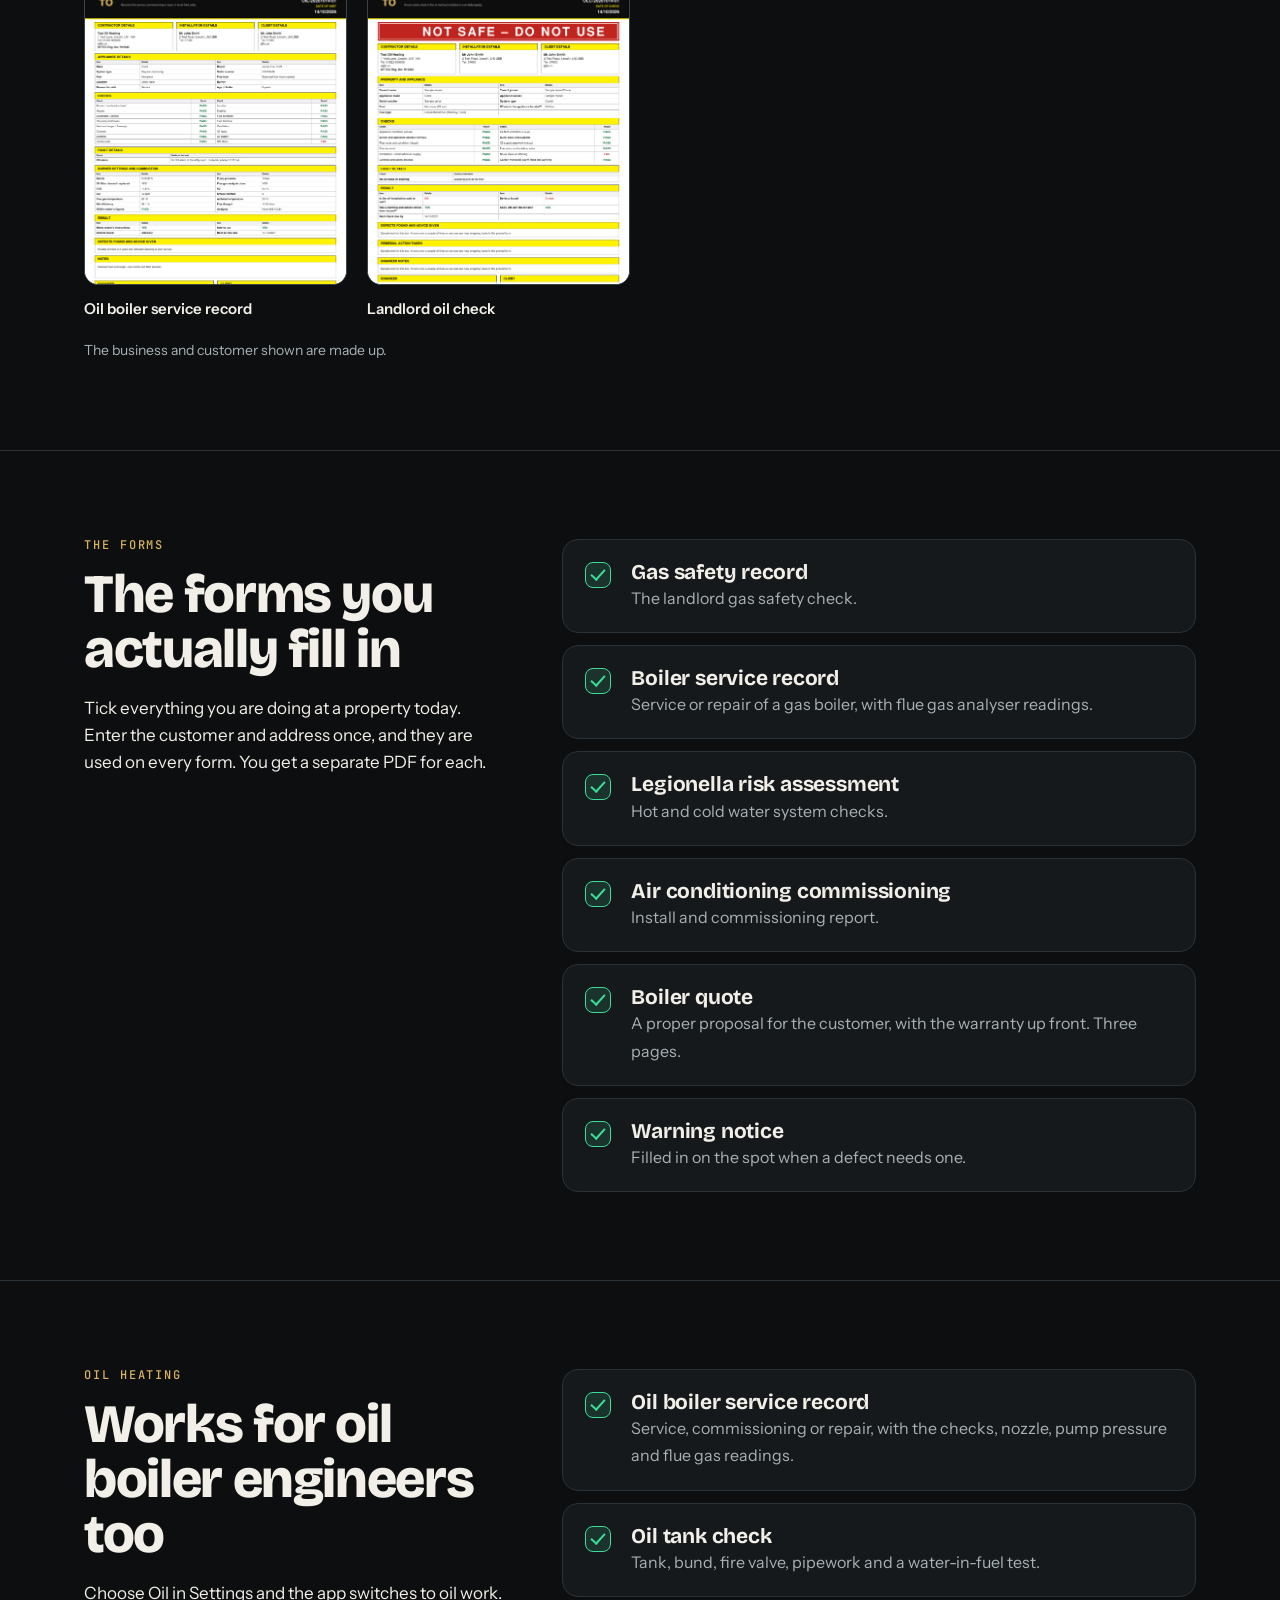
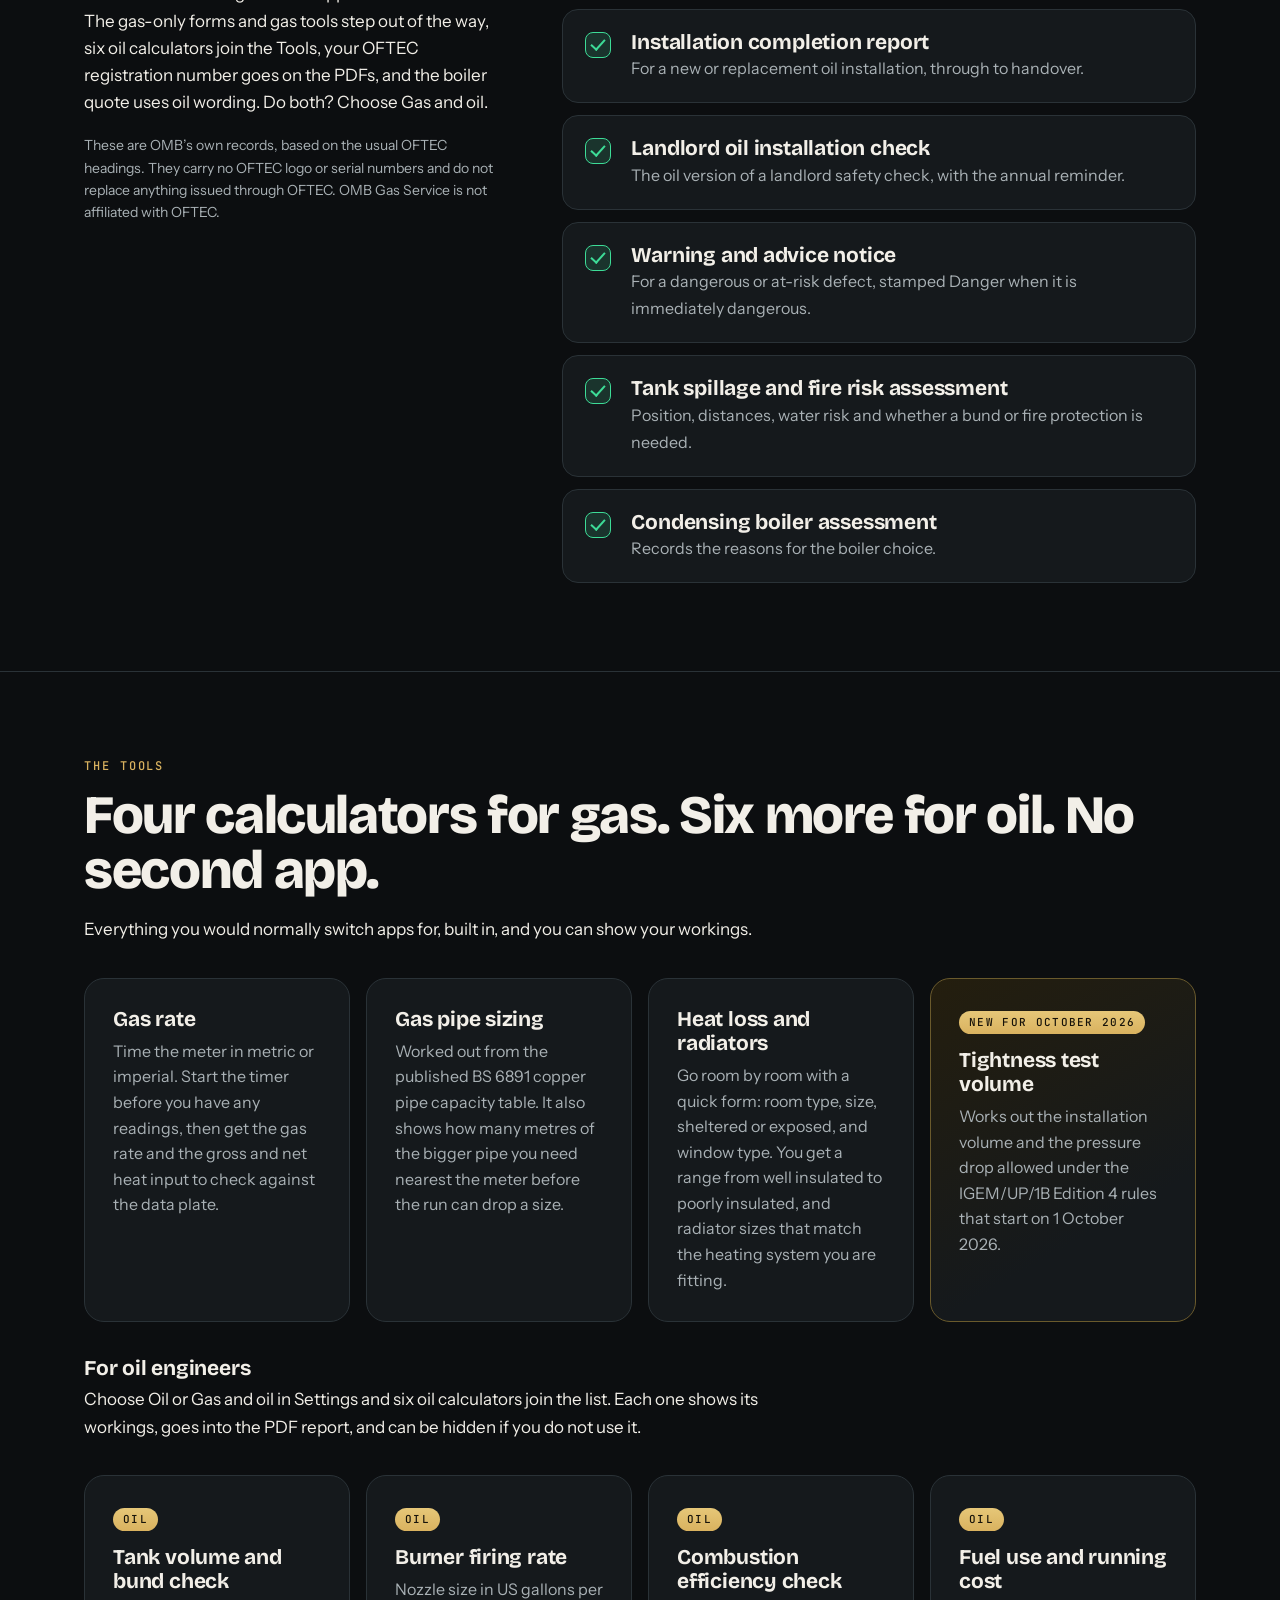
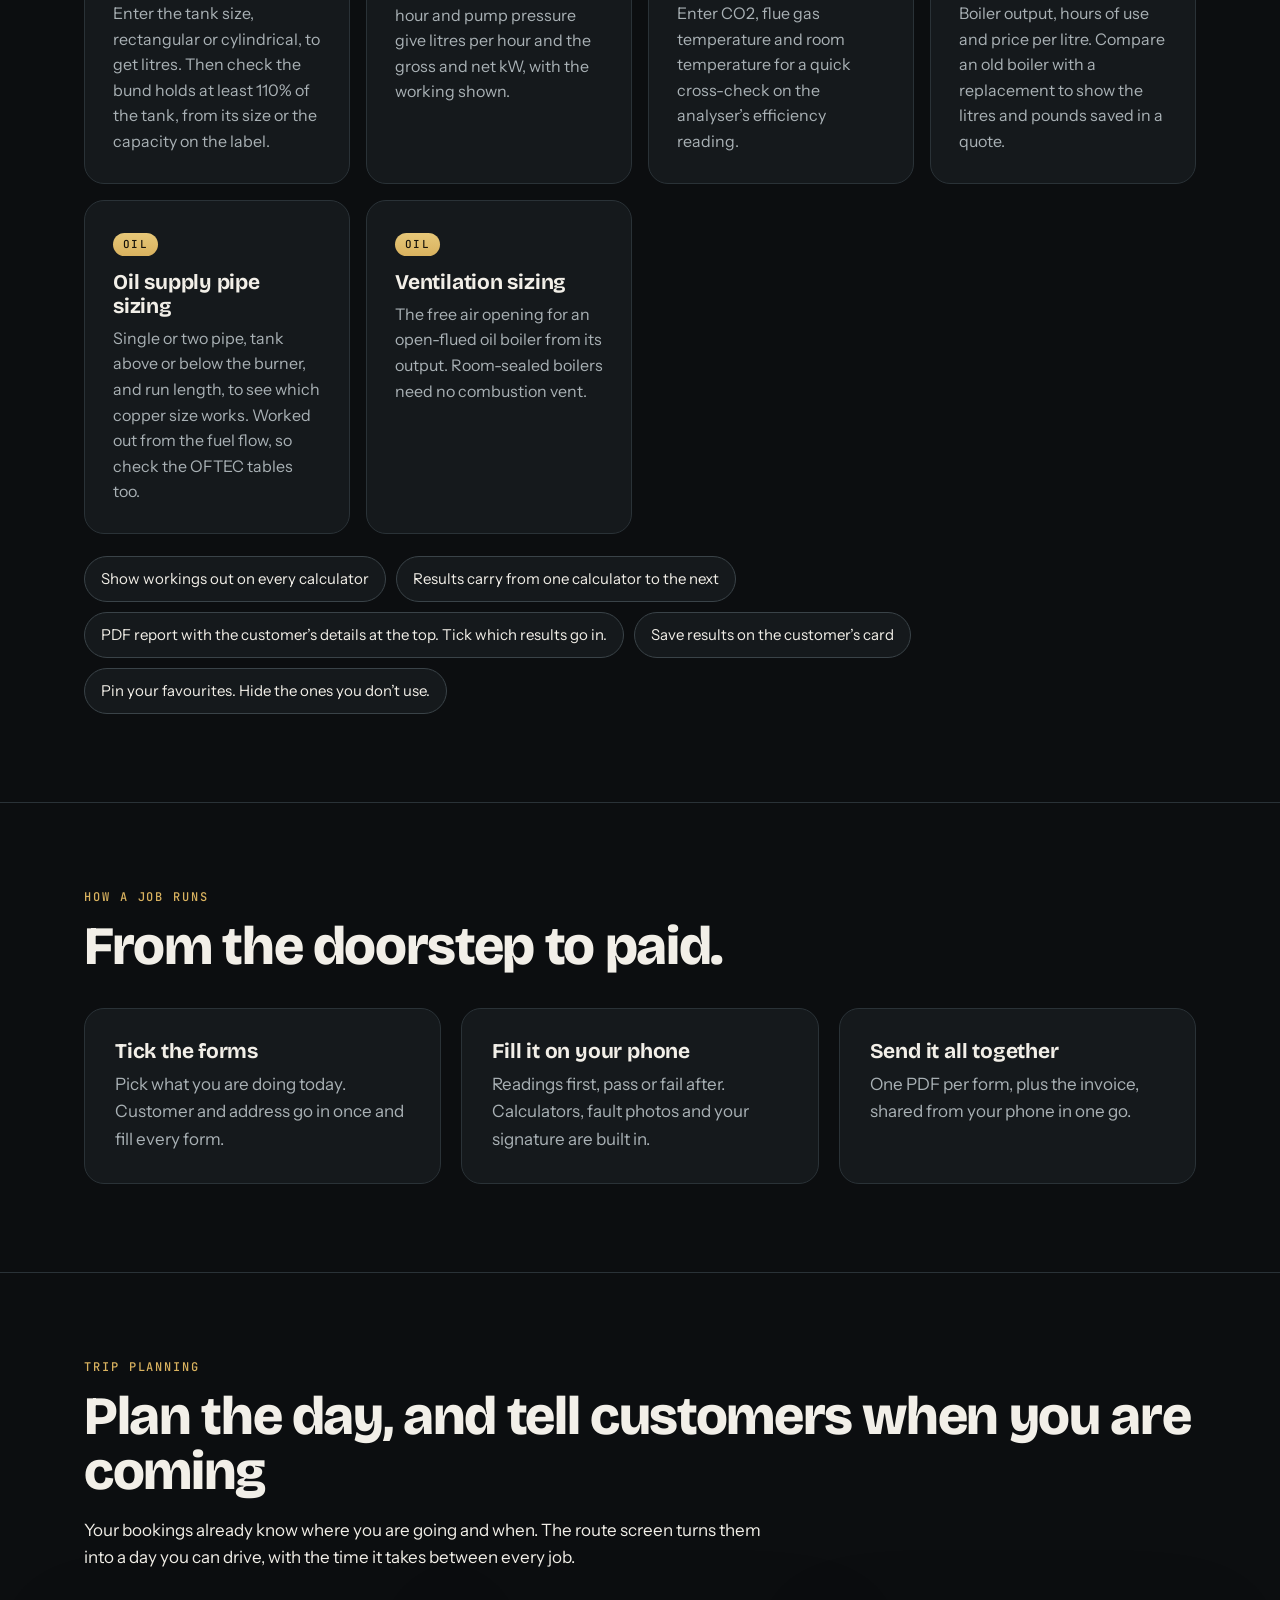
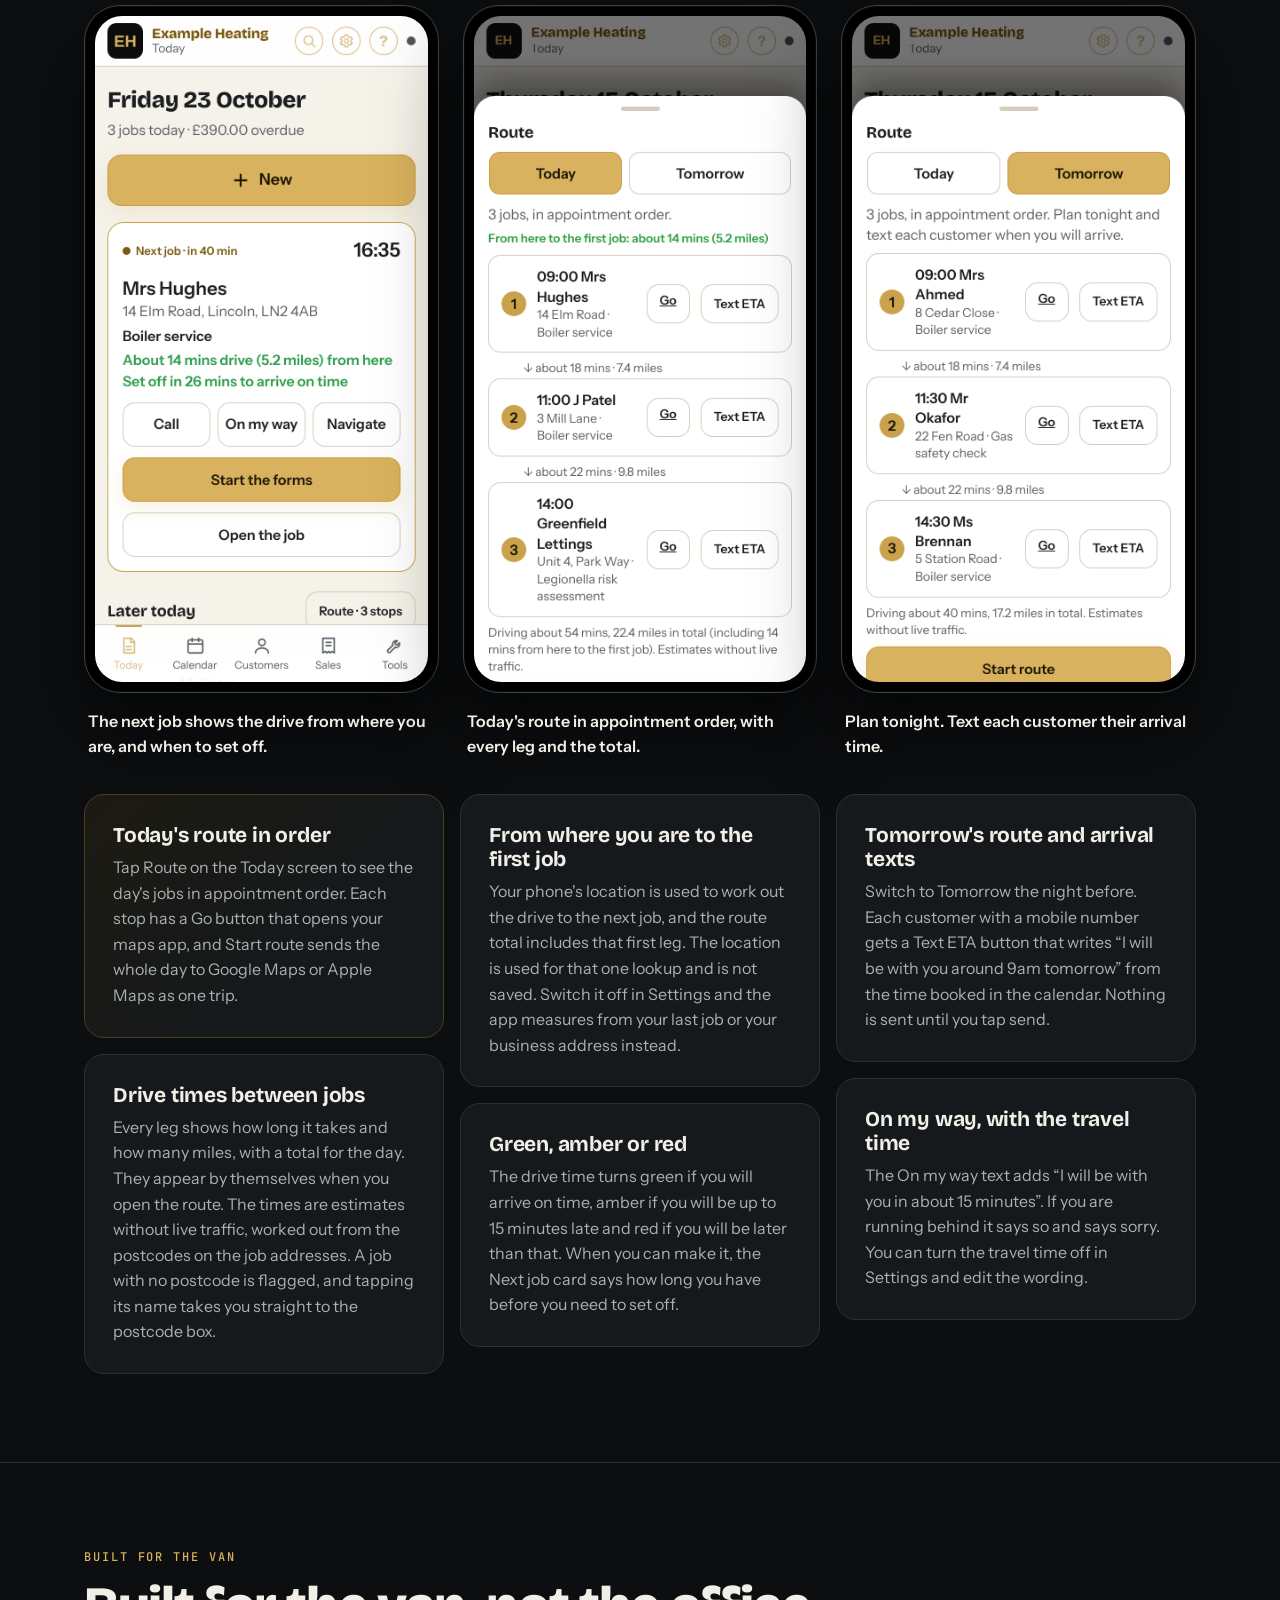
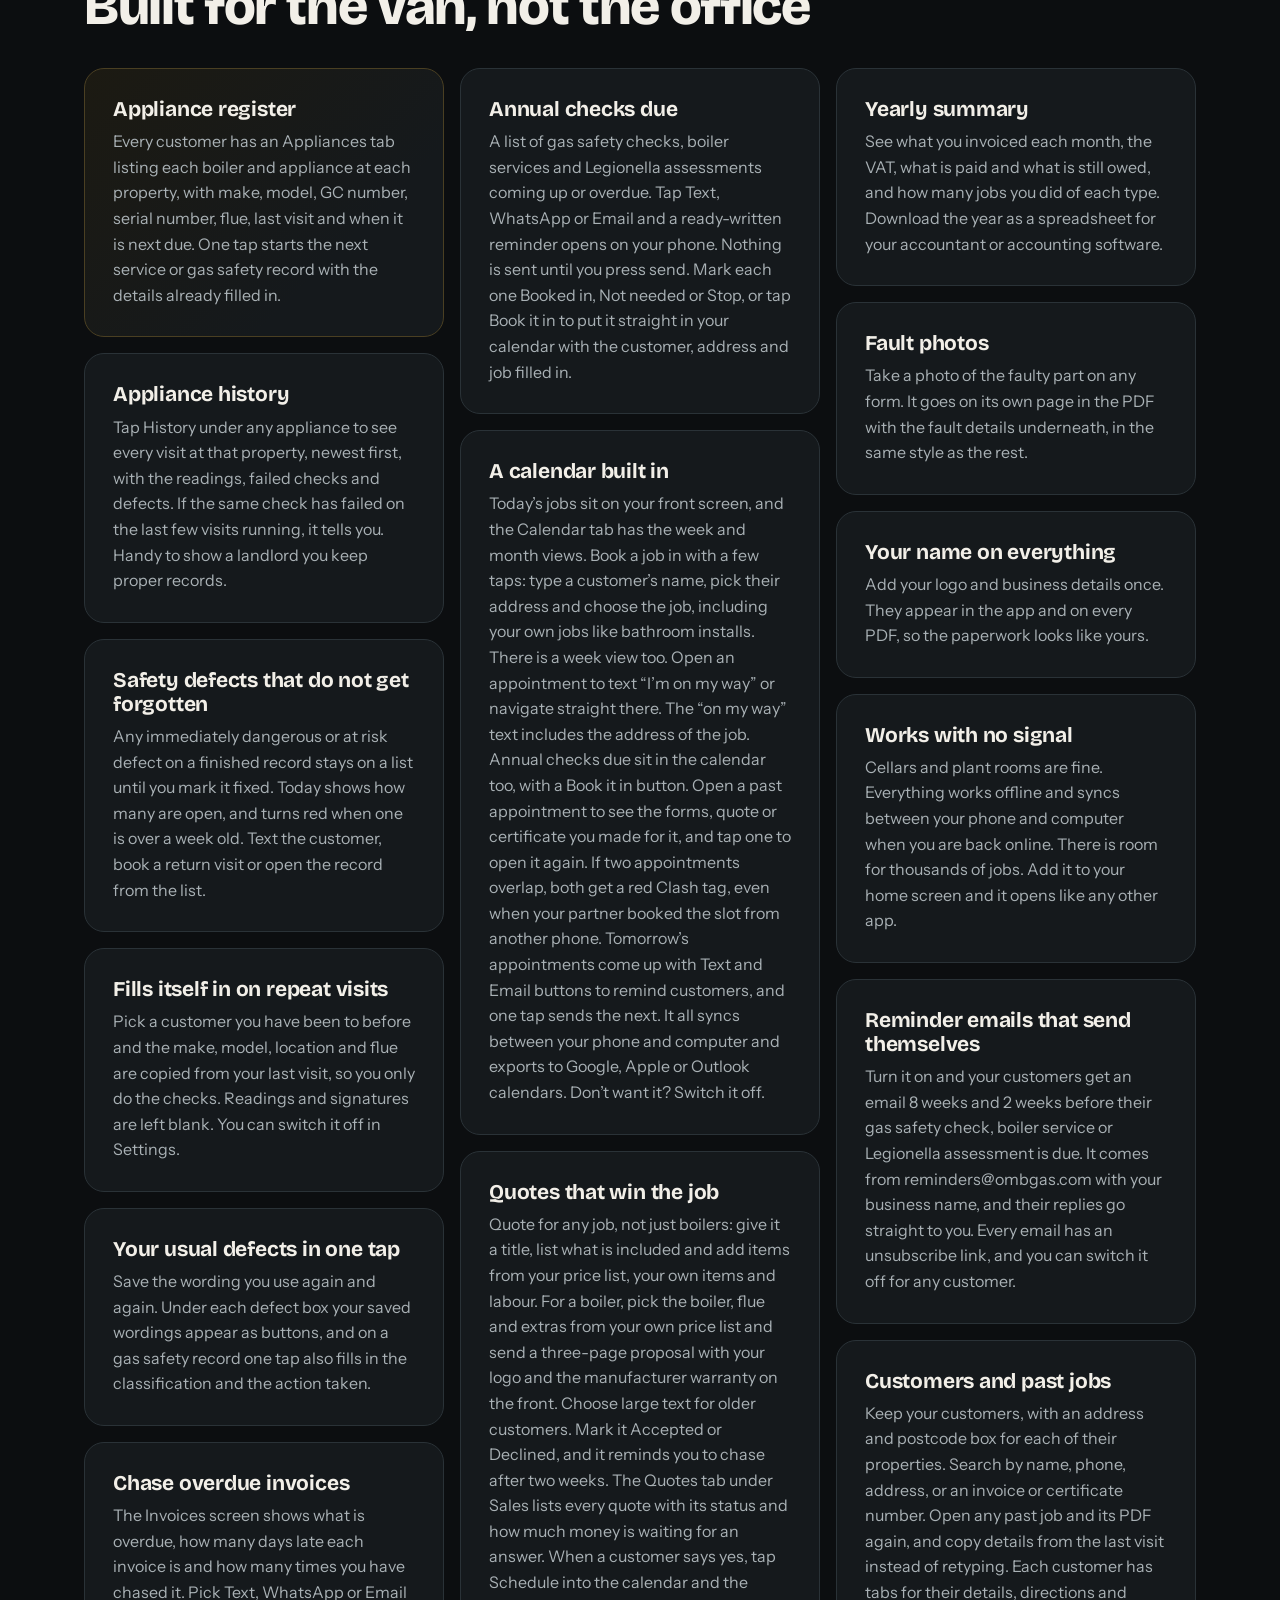
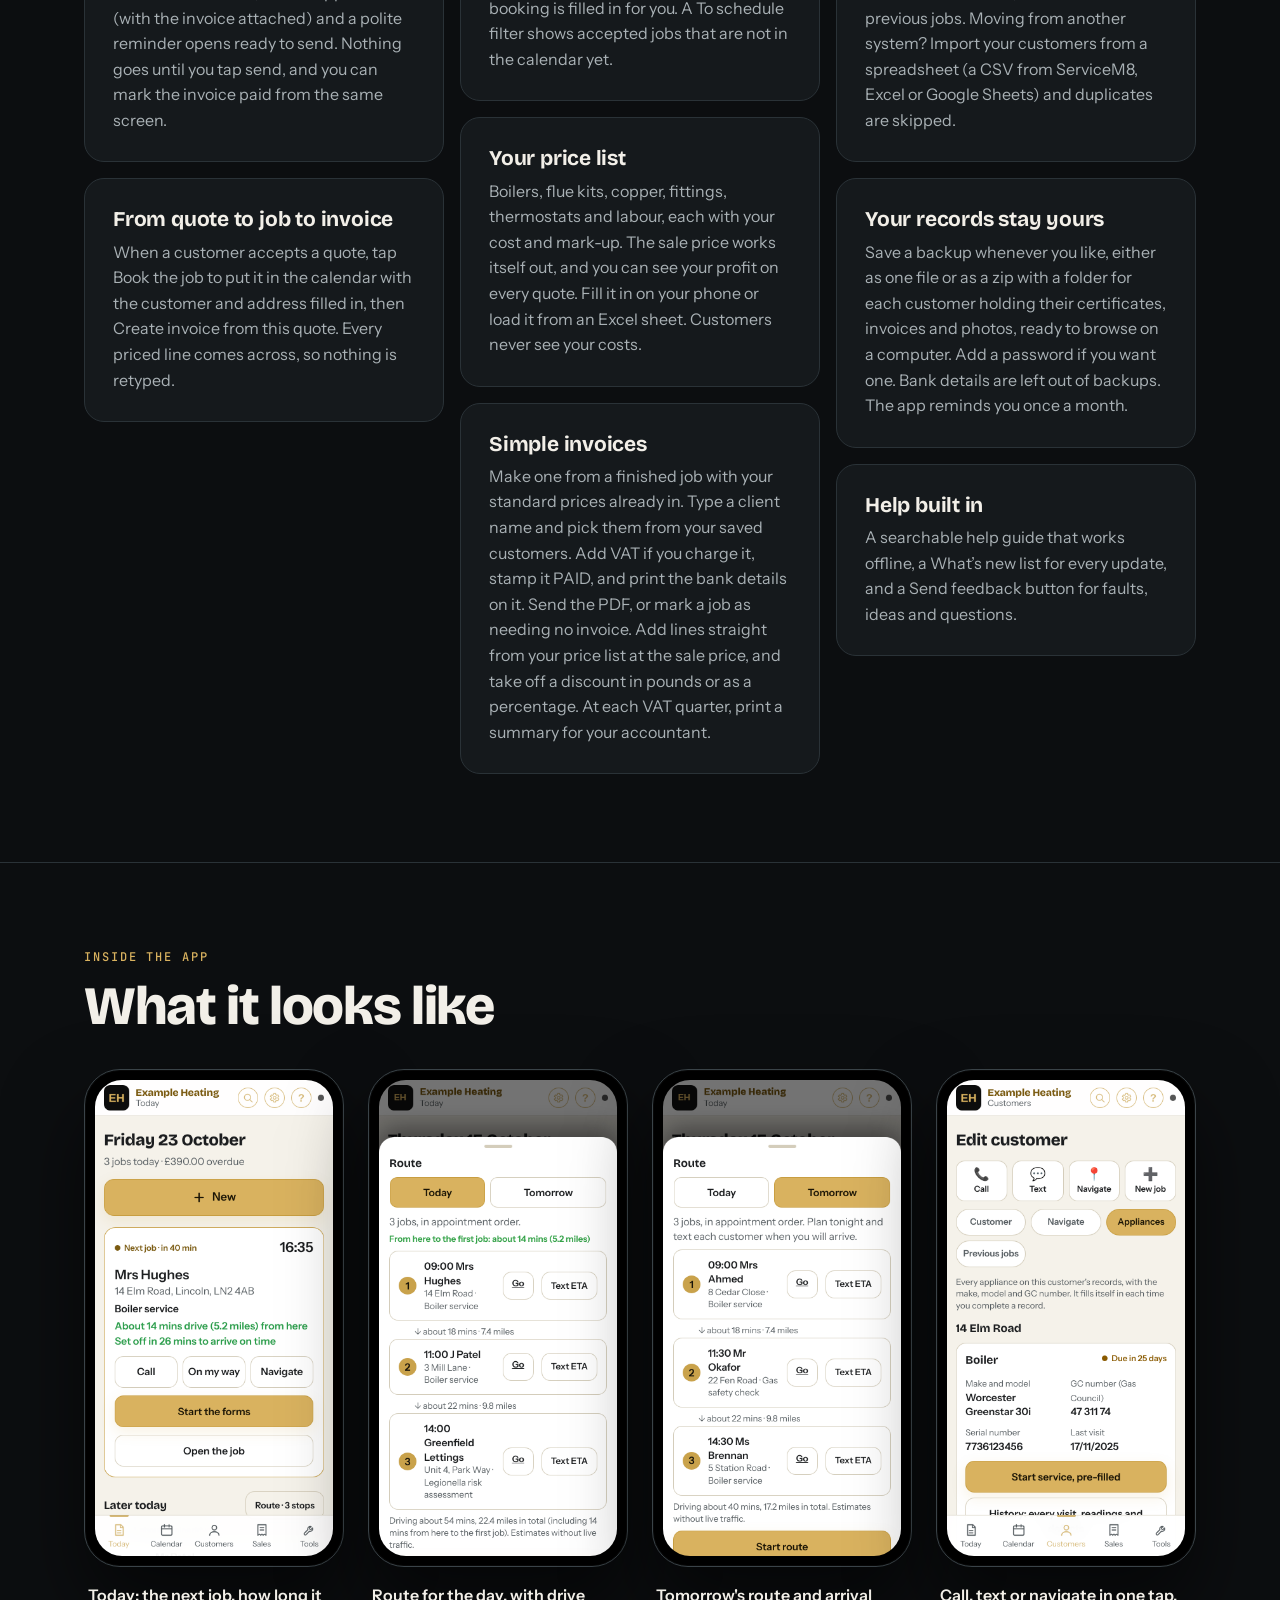
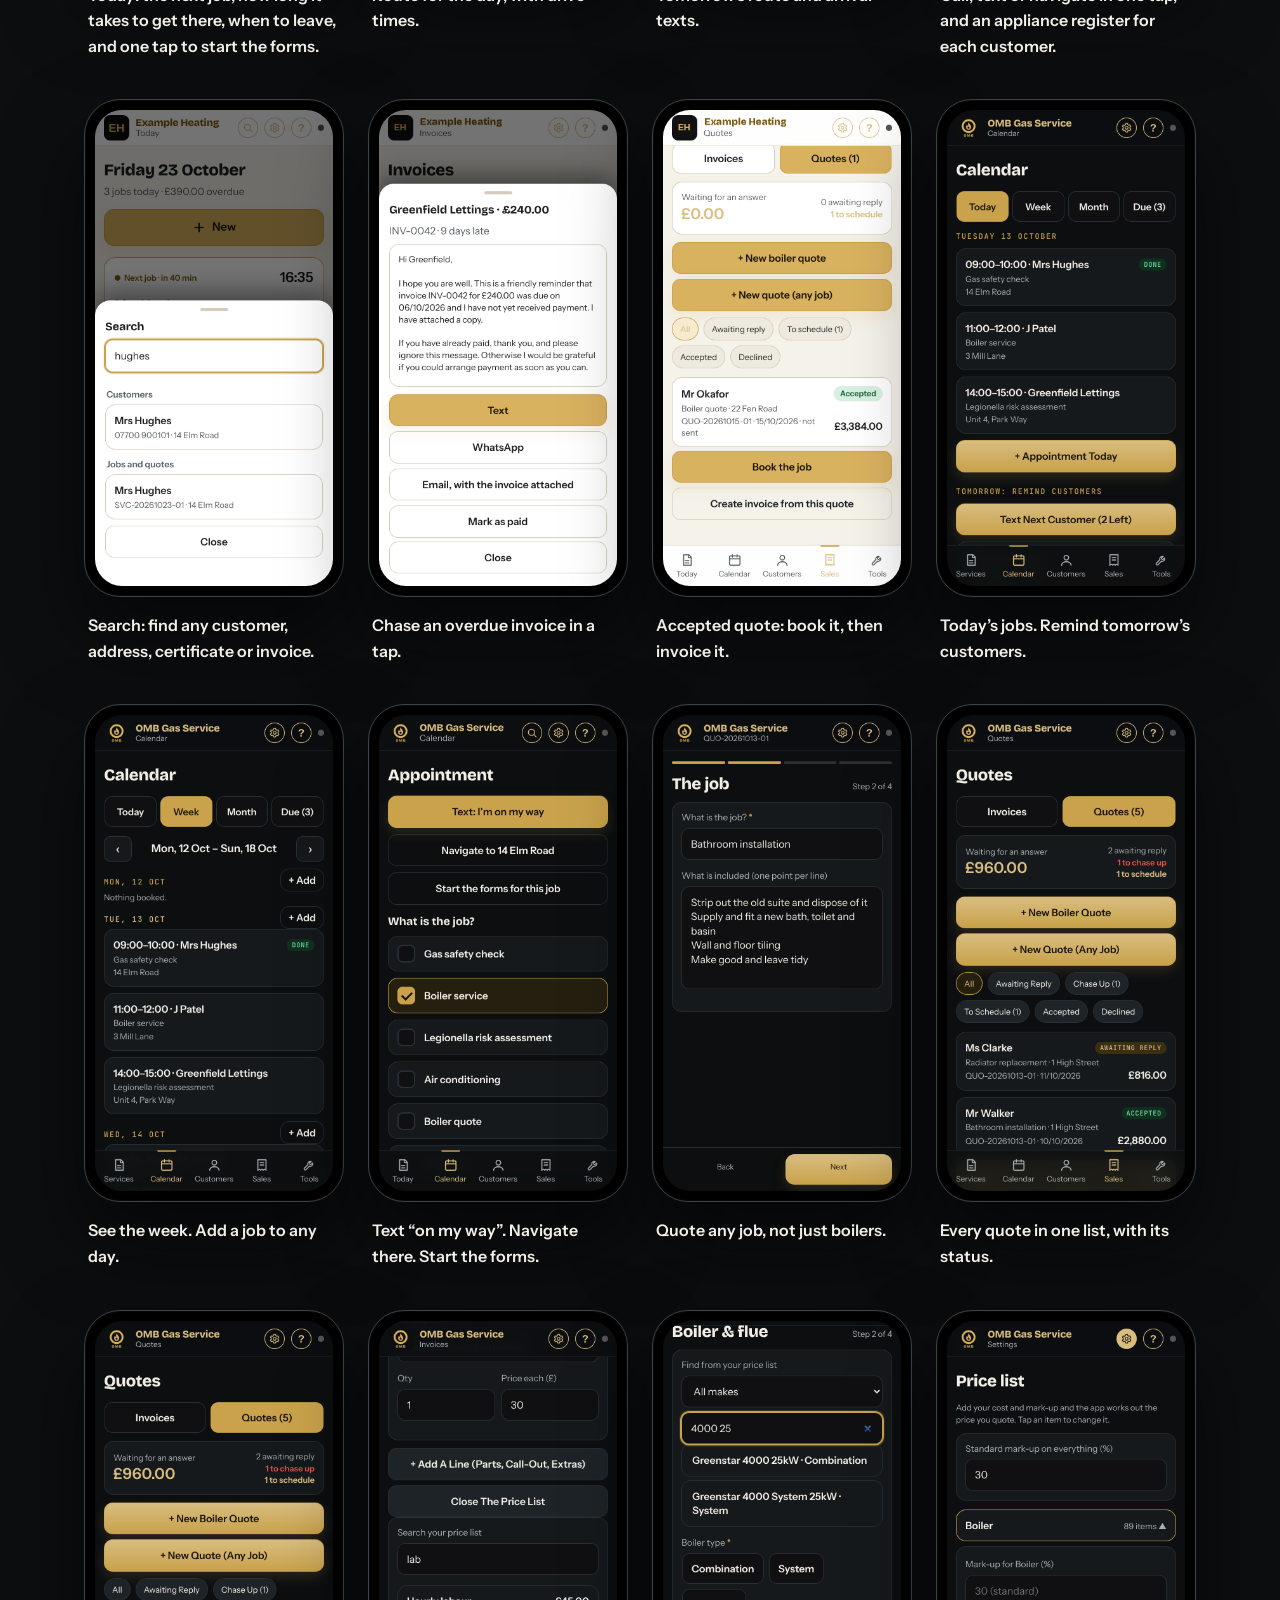
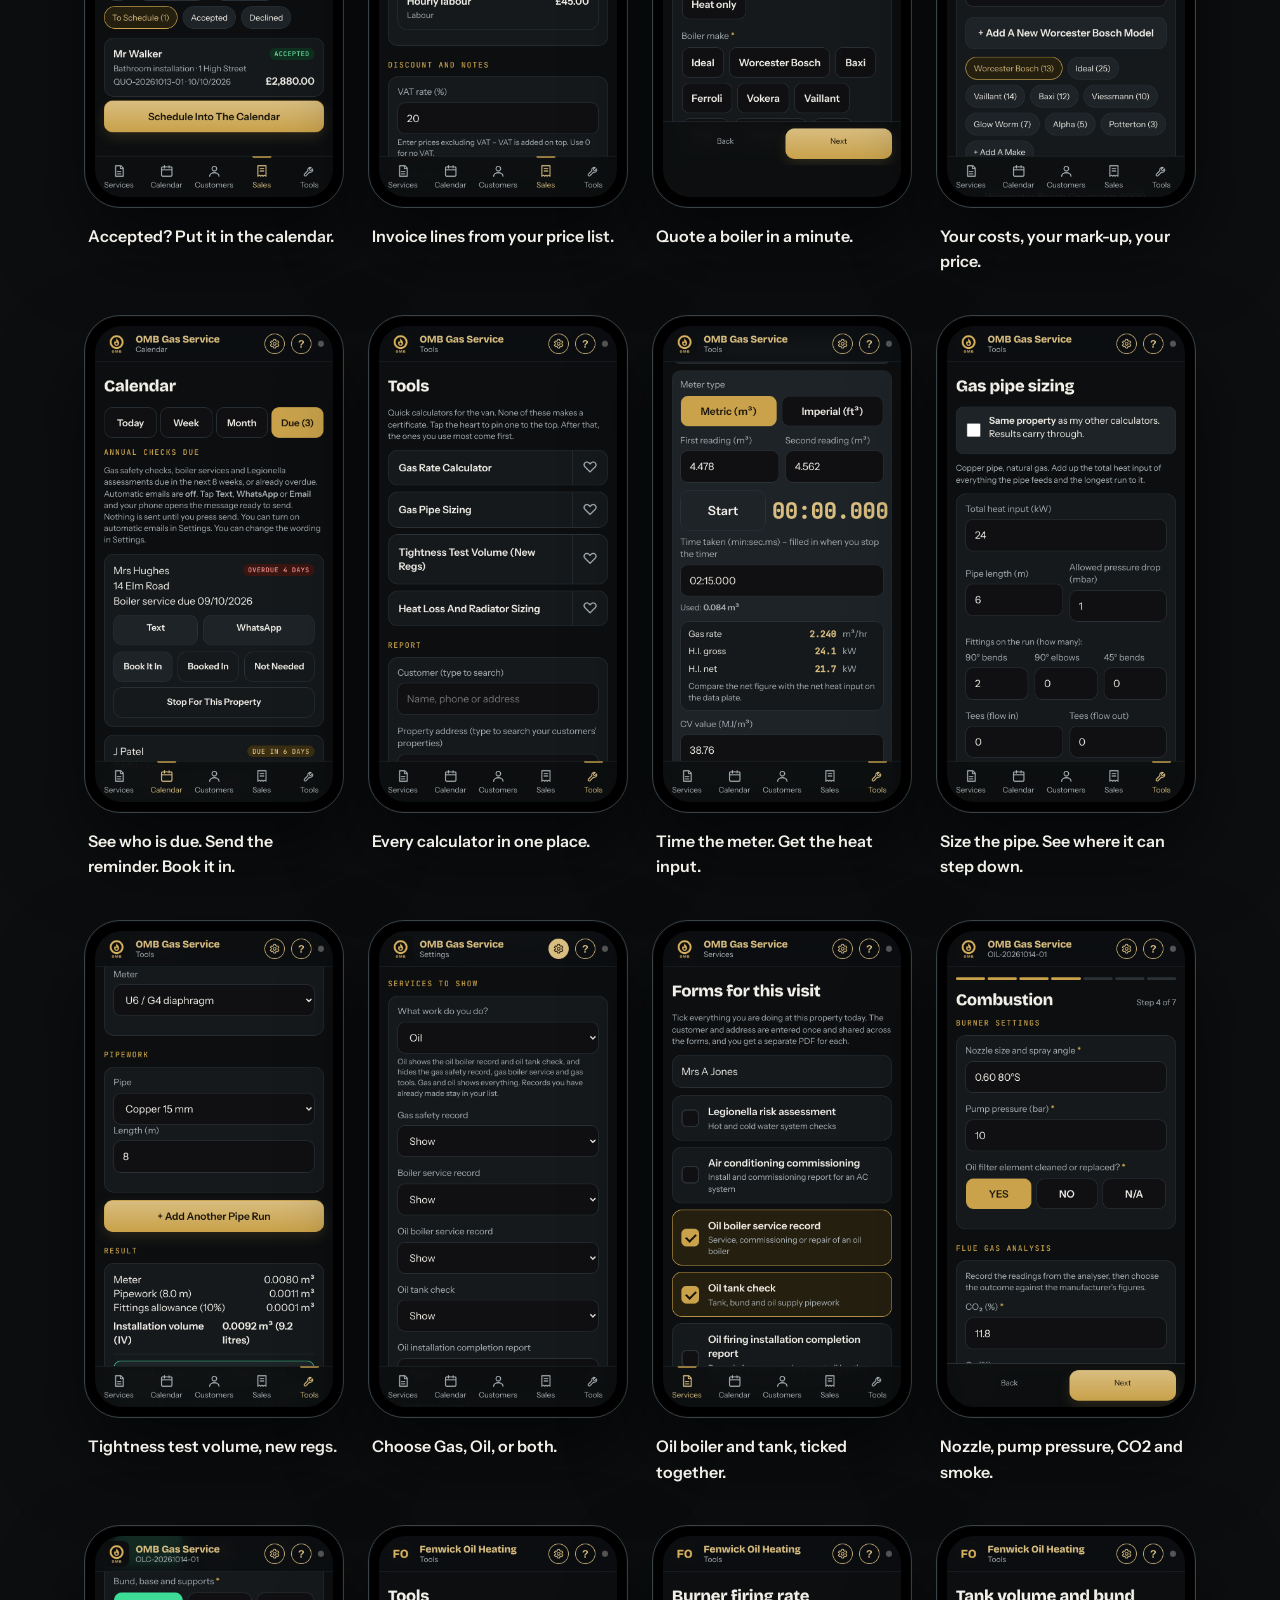
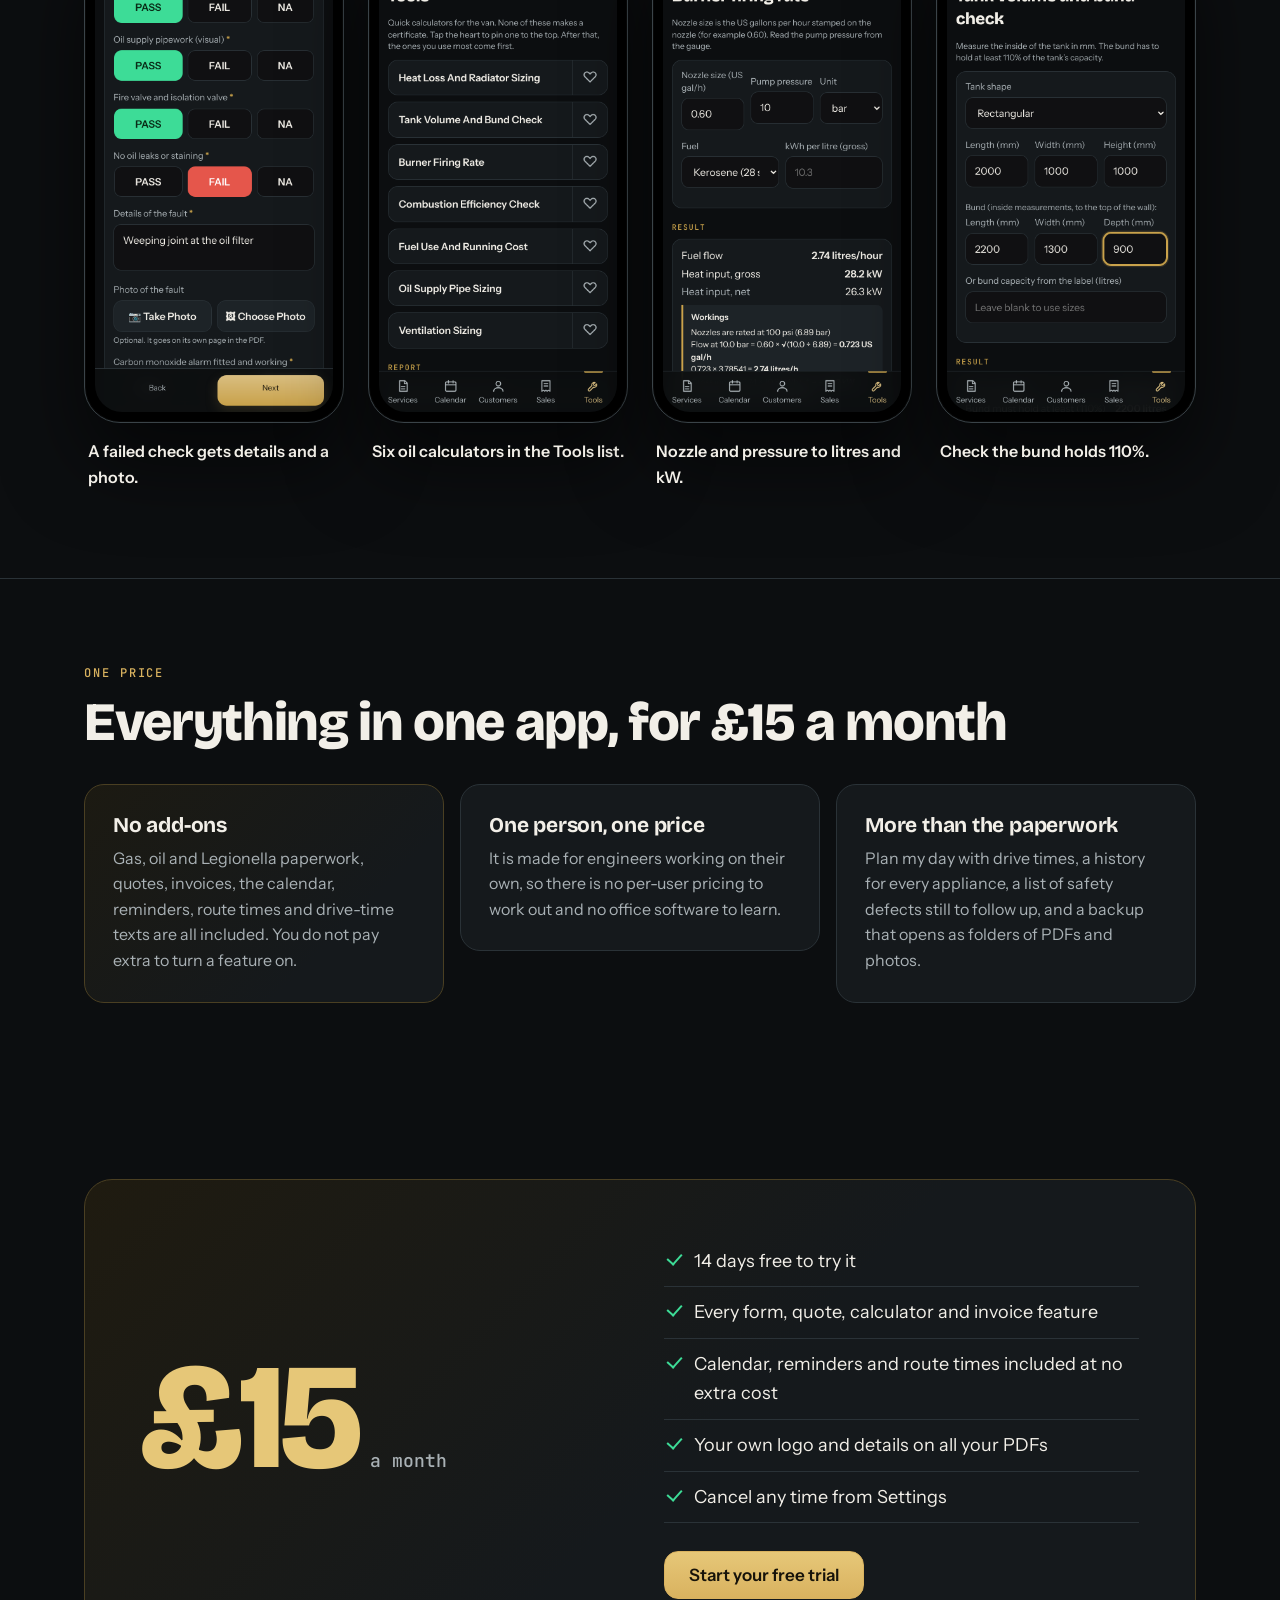
==== commit 942ce620: "Website: refreshed app screenshots (Today, customer, appointment) and new search screenshot Co-Autho" ====
--- a/index.html
+++ b/index.html
@@ -48,7 +48,7 @@
     </div>
     <div class="visual"><div class="halo"></div>
       <svg class="orbit" viewBox="0 0 200 200" aria-hidden="true"><circle cx="100" cy="100" r="98" fill="none" stroke="#D9B25F" stroke-width=".6" stroke-dasharray="2 7"/><circle cx="100" cy="100" r="72" fill="none" stroke="#D9B25F" stroke-width=".4" stroke-dasharray="1 5"/></svg>
-      <div class="float"><figure class="phone" id="tilt"><div class="reel" id="reel" tabindex="0" aria-label="Screens from the app. Swipe or scroll sideways to see more."><img src="img/shot-23.png" width="750" height="1500" alt="The Today screen: the next job with the drive time from here and when to set off"><img src="img/shot-29.png" width="750" height="1500" alt="The New list: gas safety record, boiler service, Legionella, air conditioning, quotes and invoice" loading="lazy"><img src="img/shot-30.png" width="750" height="1500" alt="The gas safety record, gas installation checks with Pass, Fail and NA" loading="lazy"><img src="img/shot-31.png" width="750" height="1500" alt="The boiler service record, appliance checks" loading="lazy"><img src="img/shot-32.png" width="750" height="1500" alt="The Tools list: gas rate, pipe sizing, tightness test volume and heat loss" loading="lazy"><img src="img/shot-33.png" width="750" height="1500" alt="The tightness test volume calculator" loading="lazy"><img src="img/shot-34.png" width="750" height="1500" alt="Gas pipe sizing" loading="lazy"><img src="img/shot-35.png" width="750" height="1500" alt="Heat loss and radiator sizing, room by room" loading="lazy"><img src="img/shot-36.png" width="750" height="1500" alt="The calendar month with the day's appointments" loading="lazy"><img src="img/shot-24.png" width="750" height="1500" alt="The Route sheet with drive times between jobs and a total" loading="lazy"><img src="img/shot-25.png" width="750" height="1500" alt="Tomorrow's route with a Text ETA button for each customer" loading="lazy"><img src="img/shot-26.png" width="750" height="1500" alt="A customer's appliance register" loading="lazy"><img src="img/shot-28.png" width="750" height="1500" alt="An accepted quote with Book the job and Create invoice buttons" loading="lazy"><img src="img/shot-27.png" width="750" height="1500" alt="Chasing an overdue invoice by Text, WhatsApp or Email" loading="lazy"></div></figure><div class="dots" id="dots"><button type="button" aria-label="Show screen 1: Today" aria-current="true"></button><button type="button" aria-label="Show screen 2: Start anything"></button><button type="button" aria-label="Show screen 3: Gas safety record"></button><button type="button" aria-label="Show screen 4: Boiler service"></button><button type="button" aria-label="Show screen 5: Tools"></button><button type="button" aria-label="Show screen 6: Tightness test"></button><button type="button" aria-label="Show screen 7: Pipe sizing"></button><button type="button" aria-label="Show screen 8: Heat loss"></button><button type="button" aria-label="Show screen 9: Calendar"></button><button type="button" aria-label="Show screen 10: Route"></button><button type="button" aria-label="Show screen 11: Tomorrow"></button><button type="button" aria-label="Show screen 12: Appliances"></button><button type="button" aria-label="Show screen 13: Quotes"></button><button type="button" aria-label="Show screen 14: Chase"></button></div></div>
+      <div class="float"><figure class="phone" id="tilt"><div class="reel" id="reel" tabindex="0" aria-label="Screens from the app. Swipe or scroll sideways to see more."><img src="img/shot-23.png?v=2" width="750" height="1500" alt="The Today screen: the next job with the drive time from here and when to set off"><img src="img/shot-29.png" width="750" height="1500" alt="The New list: gas safety record, boiler service, Legionella, air conditioning, quotes and invoice" loading="lazy"><img src="img/shot-30.png" width="750" height="1500" alt="The gas safety record, gas installation checks with Pass, Fail and NA" loading="lazy"><img src="img/shot-31.png" width="750" height="1500" alt="The boiler service record, appliance checks" loading="lazy"><img src="img/shot-32.png" width="750" height="1500" alt="The Tools list: gas rate, pipe sizing, tightness test volume and heat loss" loading="lazy"><img src="img/shot-33.png" width="750" height="1500" alt="The tightness test volume calculator" loading="lazy"><img src="img/shot-34.png" width="750" height="1500" alt="Gas pipe sizing" loading="lazy"><img src="img/shot-35.png" width="750" height="1500" alt="Heat loss and radiator sizing, room by room" loading="lazy"><img src="img/shot-36.png" width="750" height="1500" alt="The calendar month with the day's appointments" loading="lazy"><img src="img/shot-24.png" width="750" height="1500" alt="The Route sheet with drive times between jobs and a total" loading="lazy"><img src="img/shot-25.png" width="750" height="1500" alt="Tomorrow's route with a Text ETA button for each customer" loading="lazy"><img src="img/shot-26.png?v=2" width="750" height="1500" alt="A customer's appliance register" loading="lazy"><img src="img/shot-28.png" width="750" height="1500" alt="An accepted quote with Book the job and Create invoice buttons" loading="lazy"><img src="img/shot-27.png" width="750" height="1500" alt="Chasing an overdue invoice by Text, WhatsApp or Email" loading="lazy"></div></figure><div class="dots" id="dots"><button type="button" aria-label="Show screen 1: Today" aria-current="true"></button><button type="button" aria-label="Show screen 2: Start anything"></button><button type="button" aria-label="Show screen 3: Gas safety record"></button><button type="button" aria-label="Show screen 4: Boiler service"></button><button type="button" aria-label="Show screen 5: Tools"></button><button type="button" aria-label="Show screen 6: Tightness test"></button><button type="button" aria-label="Show screen 7: Pipe sizing"></button><button type="button" aria-label="Show screen 8: Heat loss"></button><button type="button" aria-label="Show screen 9: Calendar"></button><button type="button" aria-label="Show screen 10: Route"></button><button type="button" aria-label="Show screen 11: Tomorrow"></button><button type="button" aria-label="Show screen 12: Appliances"></button><button type="button" aria-label="Show screen 13: Quotes"></button><button type="button" aria-label="Show screen 14: Chase"></button></div></div>
       <svg class="mark big" viewBox="24 24 72 72" aria-hidden="true" ><g transform="translate(0,8)"><circle class="ring" cx="60" cy="52" r="28" fill="none" stroke="#D9B25F" stroke-width="9"/><path class="fl" fill-rule="evenodd" fill="#D9B25F" d="M60 33C61 41 72 46 72 57C72 64.5 66.5 69.5 60 69.5C53.5 69.5 48 64.5 48 57C48 51.5 51 48 53.5 44.5C54 49 56 51.5 58.5 52C57 45.5 57.5 38.5 60 33ZM60 64.5C57 64.5 55 62.5 55 59.8C55 57.2 57 55.8 58.2 53.5C59.5 55.8 65 57.2 65 59.8C65 62.5 63 64.5 60 64.5Z"/></g></svg>
     </div>
   </div>
@@ -160,7 +160,7 @@
     <h2 class="rv">Plan the day, and tell customers when you are coming</h2>
     <p>Your bookings already know where you are going and when. The route screen turns them into a day you can drive, with the time it takes between every job.</p>
     <div class="shots three rv">
-      <figure class="shot"><div class="phone"><img src="img/shot-23.png" width="750" height="1500" alt="The next job card showing a drive of 14 mins from here in green and Set off in 26 mins to arrive on time" loading="lazy"></div><figcaption>The next job shows the drive from where you are, and when to set off.</figcaption></figure>
+      <figure class="shot"><div class="phone"><img src="img/shot-23.png?v=2" width="750" height="1500" alt="The next job card showing a drive of 14 mins from here in green and Set off in 26 mins to arrive on time" loading="lazy"></div><figcaption>The next job shows the drive from where you are, and when to set off.</figcaption></figure>
       <figure class="shot"><div class="phone"><img src="img/shot-24.png" width="750" height="1500" alt="The Route sheet for today with each leg's drive time and miles and a total" loading="lazy"></div><figcaption>Today's route in appointment order, with every leg and the total.</figcaption></figure>
       <figure class="shot"><div class="phone"><img src="img/shot-25.png" width="750" height="1500" alt="Tomorrow's route with a Text ETA button beside each customer" loading="lazy"></div><figcaption>Plan tonight. Text each customer their arrival time.</figcaption></figure>
     </div>
@@ -209,15 +209,16 @@
     <p class="eyebrow rv">Inside the app</p>
     <h2 class="rv">What it looks like</h2>
     <div class="shots rv">
-      <figure class="shot"><div class="phone"><img src="img/shot-23.png" width="750" height="1500" alt="The Today screen: the next job with the drive time from here, a green line saying when to set off, and Call, On my way and Navigate buttons"></div><figcaption>Today: the next job, how long it takes to get there and when to leave.</figcaption></figure>
+      <figure class="shot"><div class="phone"><img src="img/shot-23.png?v=2" width="750" height="1500" alt="The Today screen: the next job with the drive time from here, a green line saying when to set off, and Call, On my way, Navigate and Start the forms buttons"></div><figcaption>Today: the next job, how long it takes to get there, when to leave, and one tap to start the forms.</figcaption></figure>
       <figure class="shot"><div class="phone"><img src="img/shot-24.png" width="750" height="1500" alt="The Route sheet showing the drive from here to the first job and each leg" loading="lazy"></div><figcaption>Route for the day, with drive times.</figcaption></figure>
       <figure class="shot"><div class="phone"><img src="img/shot-25.png" width="750" height="1500" alt="Tomorrow's route with a Text ETA button for each customer" loading="lazy"></div><figcaption>Tomorrow's route and arrival texts.</figcaption></figure>
-      <figure class="shot"><div class="phone"><img src="img/shot-26.png" width="750" height="1500" alt="A customer's Appliances tab with make, model, GC number and serial number" loading="lazy"></div><figcaption>Appliance register for each customer.</figcaption></figure>
+      <figure class="shot"><div class="phone"><img src="img/shot-26.png?v=2" width="750" height="1500" alt="A customer with Call, Text, Navigate and New job buttons across the top, and the Appliances tab showing make, model, GC number and serial number" loading="lazy"></div><figcaption>Call, text or navigate in one tap, and an appliance register for each customer.</figcaption></figure>
+      <figure class="shot"><div class="phone"><img src="img/shot-30.png" width="750" height="1500" alt="The search box finding a customer and their certificate by name" loading="lazy"></div><figcaption>Search: find any customer, address, certificate or invoice.</figcaption></figure>
       <figure class="shot"><div class="phone"><img src="img/shot-27.png" width="750" height="1500" alt="Chasing an overdue invoice by Text, WhatsApp or Email" loading="lazy"></div><figcaption>Chase an overdue invoice in a tap.</figcaption></figure>
       <figure class="shot"><div class="phone"><img src="img/shot-28.png" width="750" height="1500" alt="An accepted quote with Book the job and Create invoice buttons" loading="lazy"></div><figcaption>Accepted quote: book it, then invoice it.</figcaption></figure>
       <figure class="shot"><div class="phone"><img src="img/shot-9.png" width="750" height="1500" alt="The calendar showing today's appointments and a button to remind tomorrow's customers" loading="lazy"></div><figcaption>Today’s jobs. Remind tomorrow’s customers.</figcaption></figure>
       <figure class="shot"><div class="phone"><img src="img/shot-10.png" width="750" height="1500" alt="The week view with each day's appointments and an Add button" loading="lazy"></div><figcaption>See the week. Add a job to any day.</figcaption></figure>
-      <figure class="shot"><div class="phone"><img src="img/shot-11.png" width="750" height="1500" alt="An appointment with a Text I'm on my way button and a Navigate button" loading="lazy"></div><figcaption>Text “on my way”. Navigate there.</figcaption></figure>
+      <figure class="shot"><div class="phone"><img src="img/shot-11.png?v=2" width="750" height="1500" alt="An appointment with a Text I'm on my way button, a Navigate button and a Start the forms button" loading="lazy"></div><figcaption>Text “on my way”. Navigate there. Start the forms.</figcaption></figure>
       <figure class="shot"><div class="phone"><img src="img/shot-12.png" width="750" height="1500" alt="A quote for any job, with a job title and what is included" loading="lazy"></div><figcaption>Quote any job, not just boilers.</figcaption></figure>
       <figure class="shot"><div class="phone"><img src="img/shot-14.png" width="750" height="1500" alt="The Quotes tab under Sales, listing each quote with its status and the total waiting for an answer" loading="lazy"></div><figcaption>Every quote in one list, with its status.</figcaption></figure>
       <figure class="shot"><div class="phone"><img src="img/shot-15.png" width="750" height="1500" alt="Accepted quotes that are not in the calendar yet, with a Schedule into the calendar button" loading="lazy"></div><figcaption>Accepted? Put it in the calendar.</figcaption></figure>
